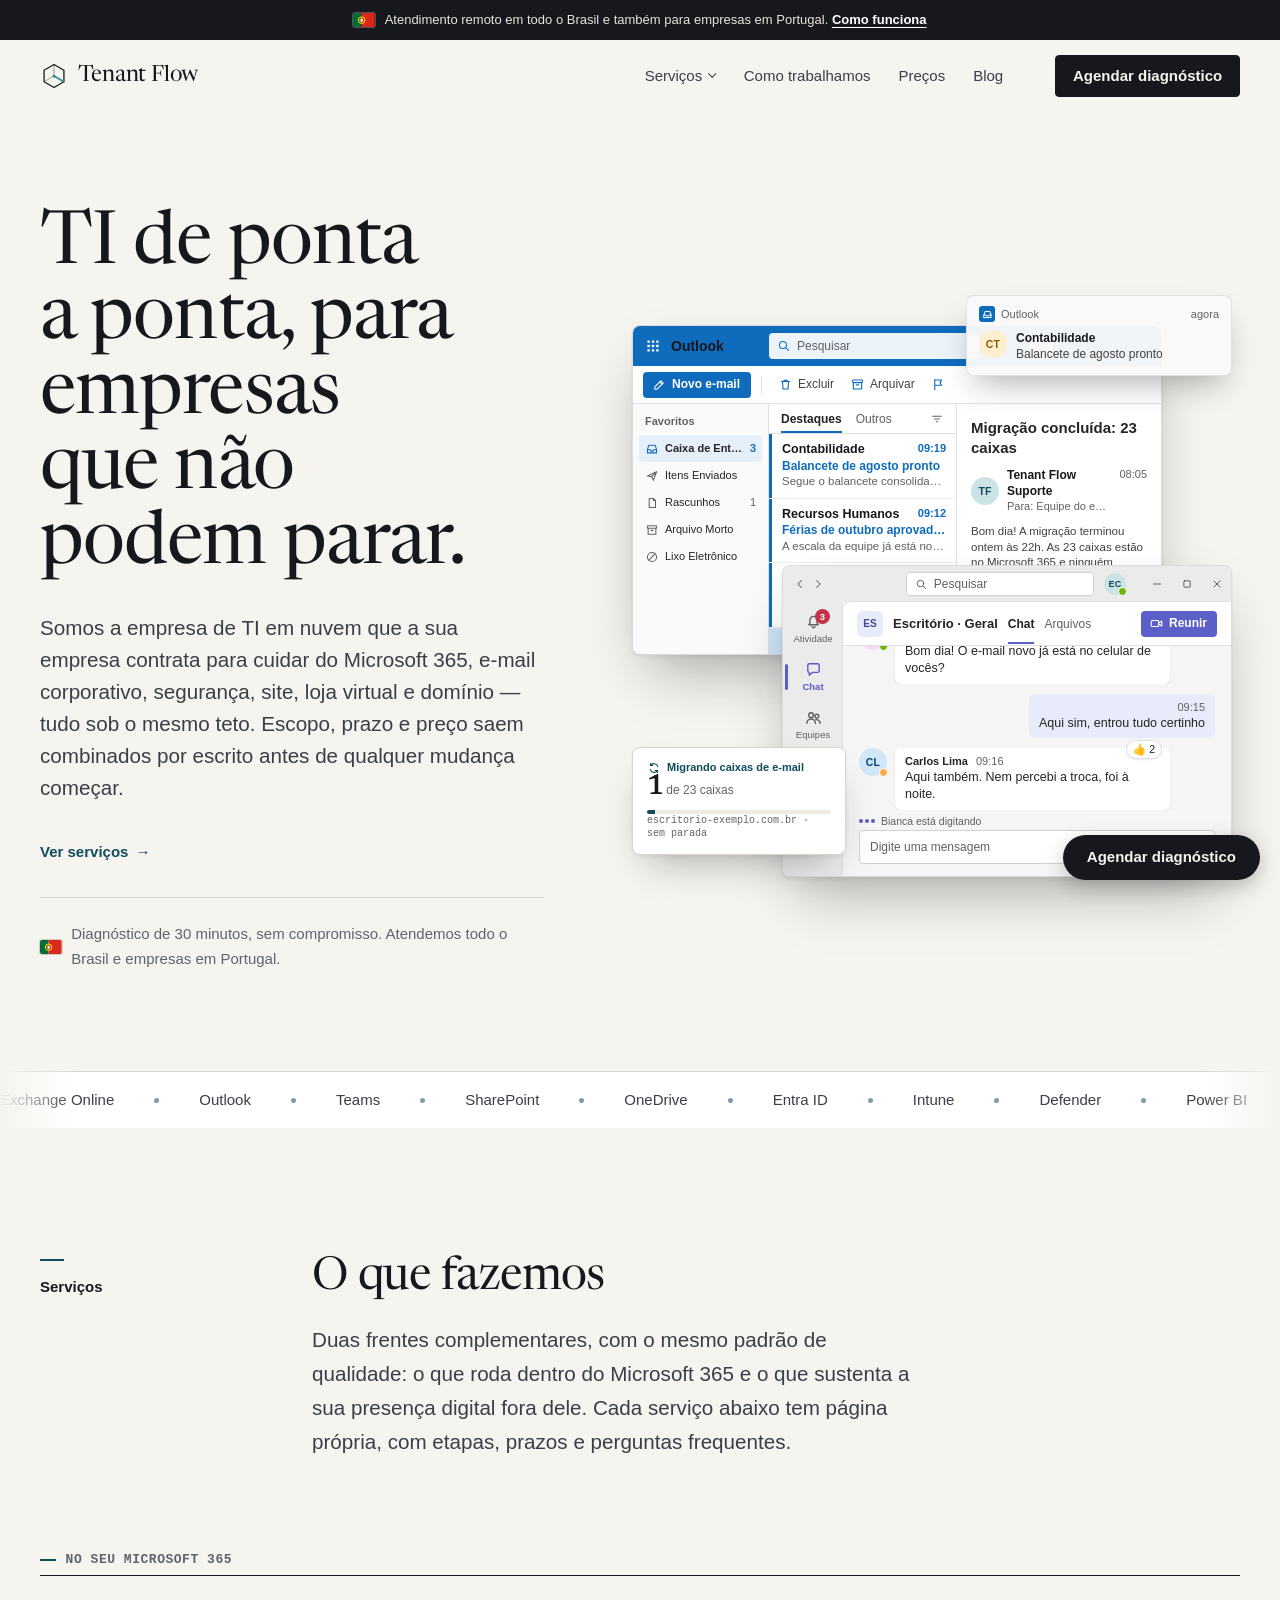
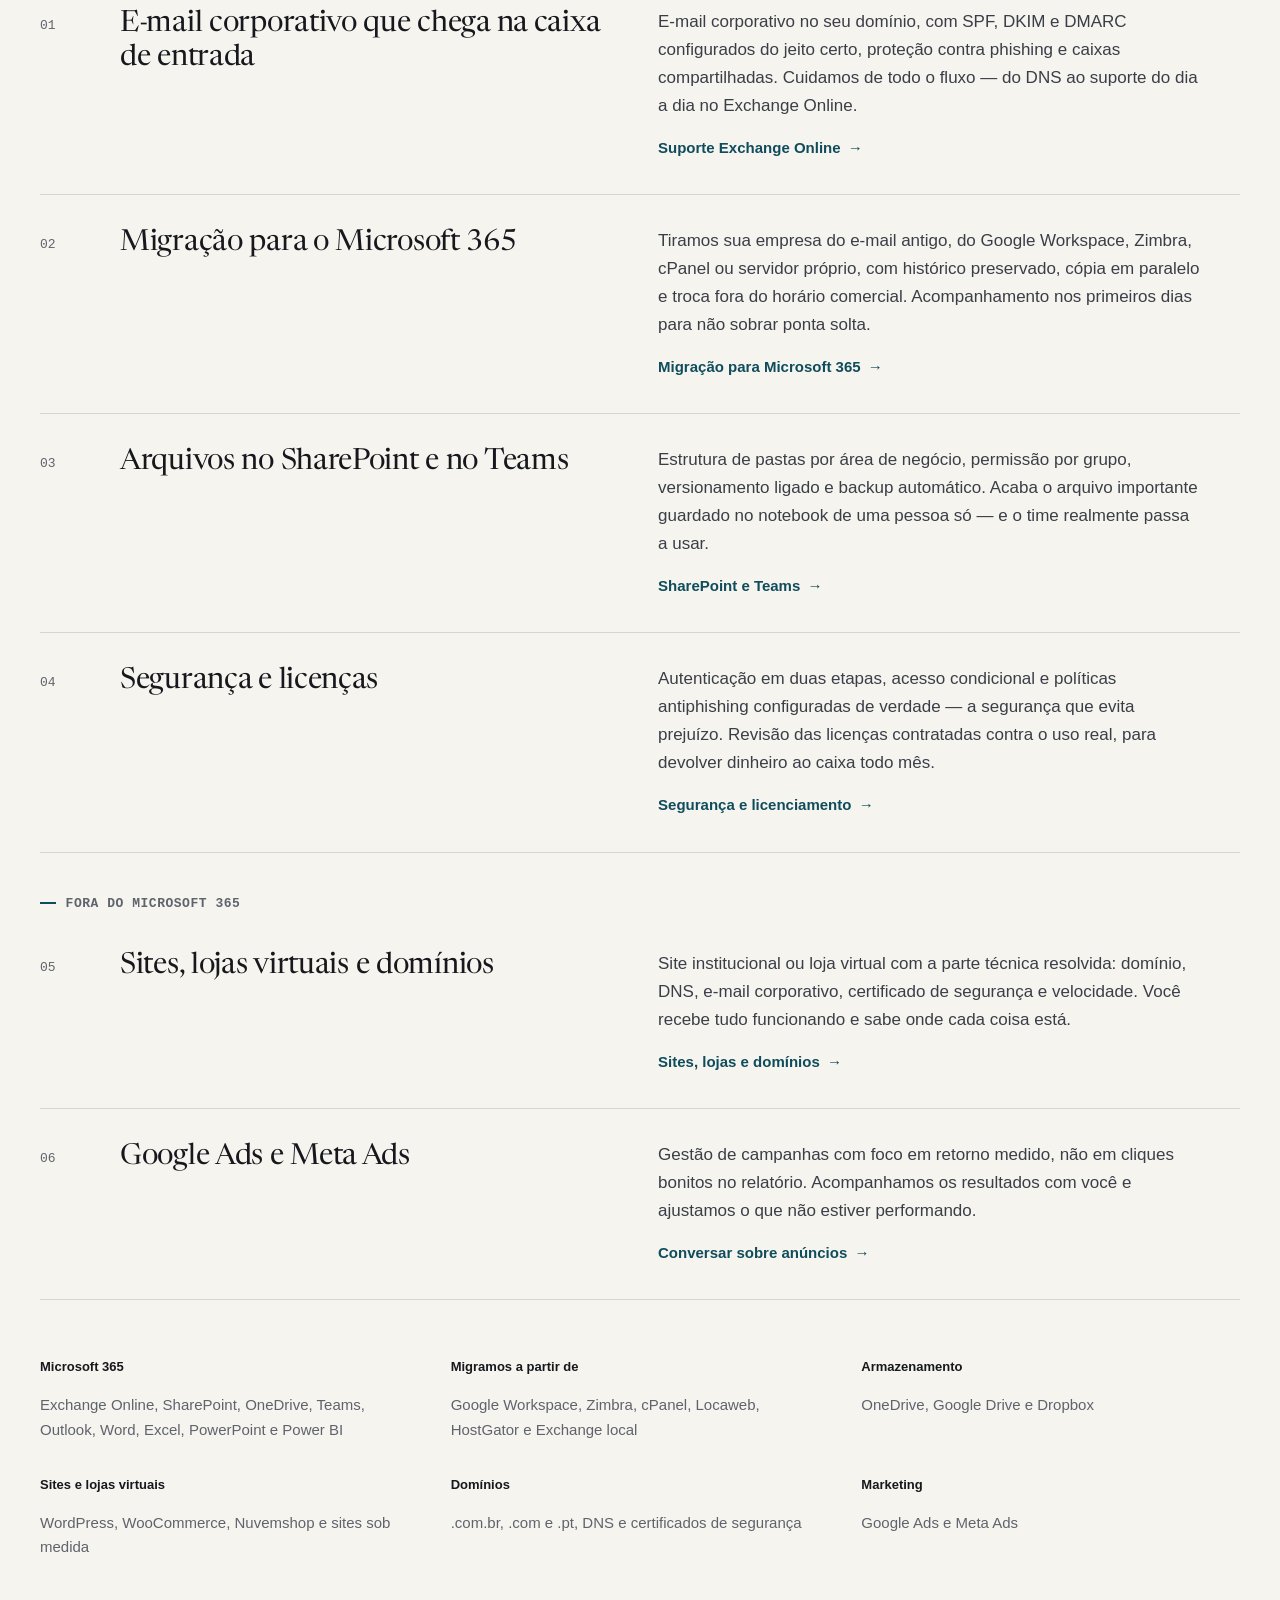
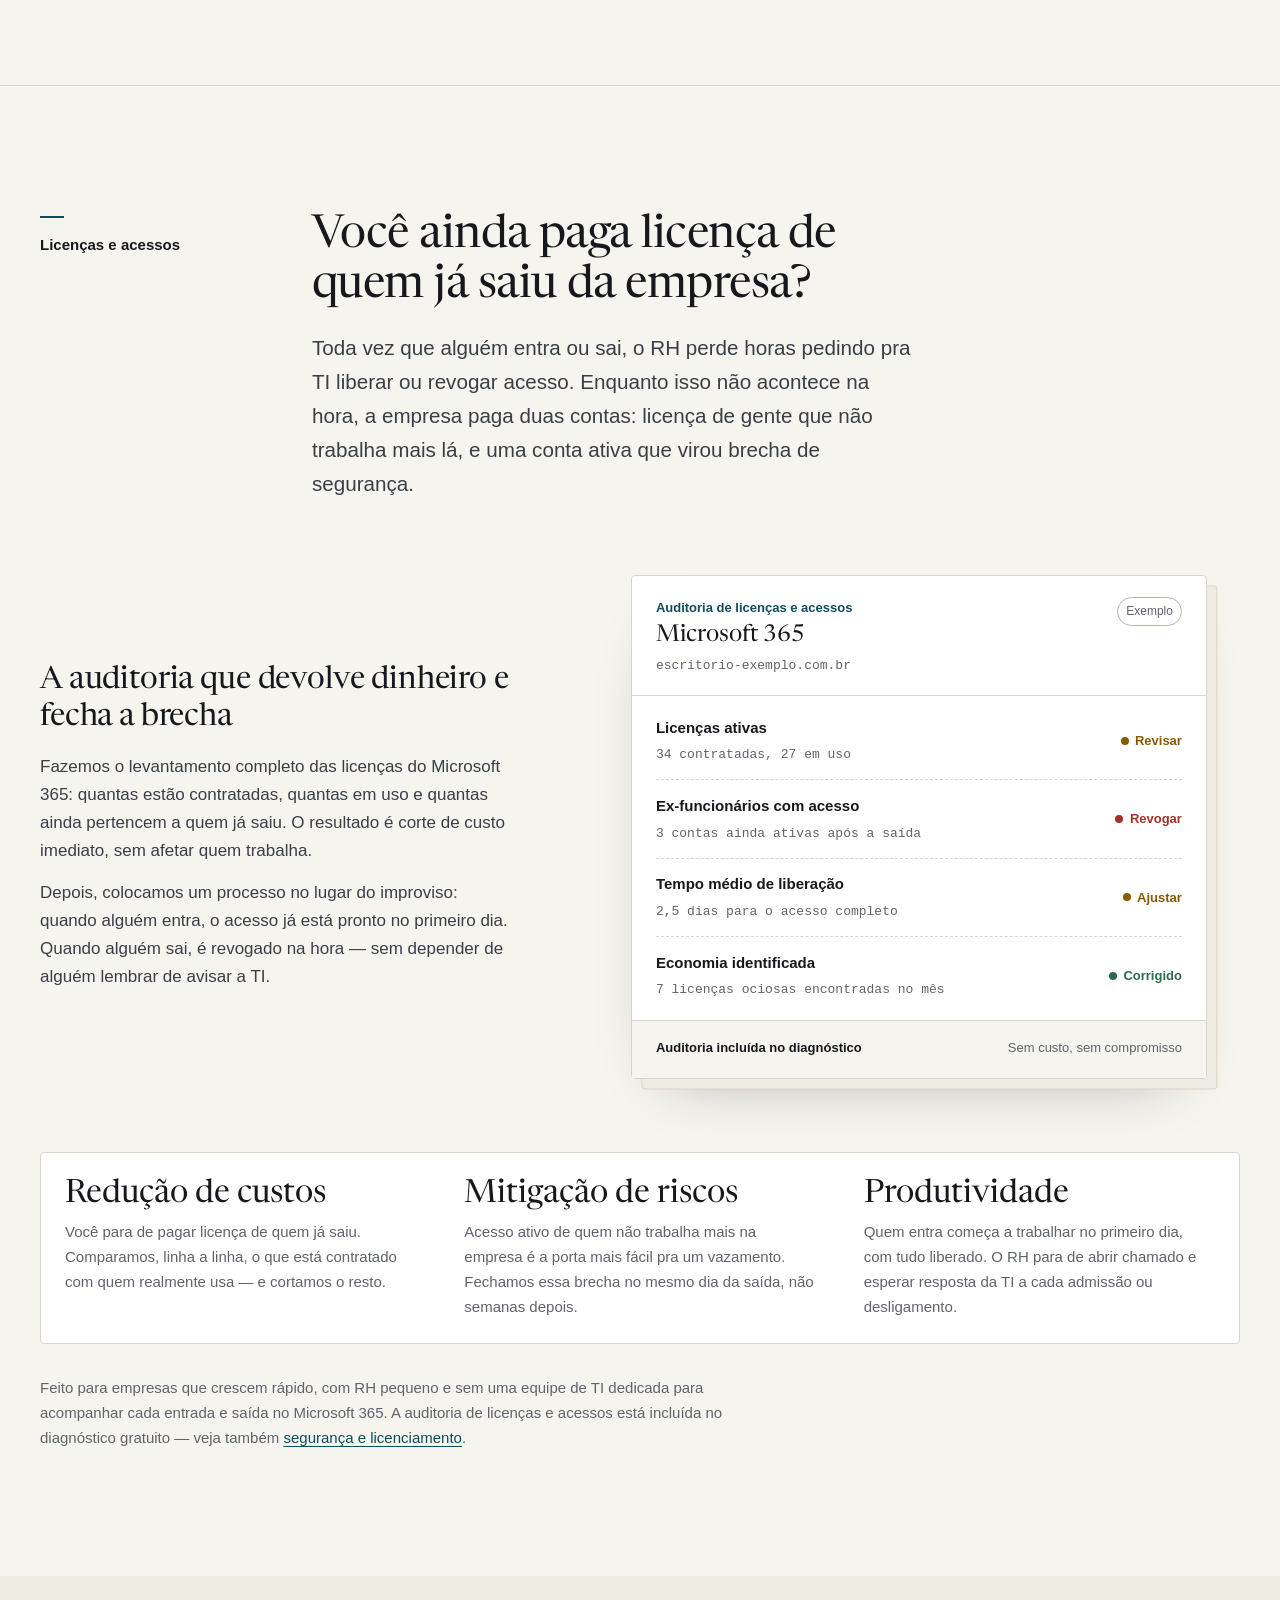
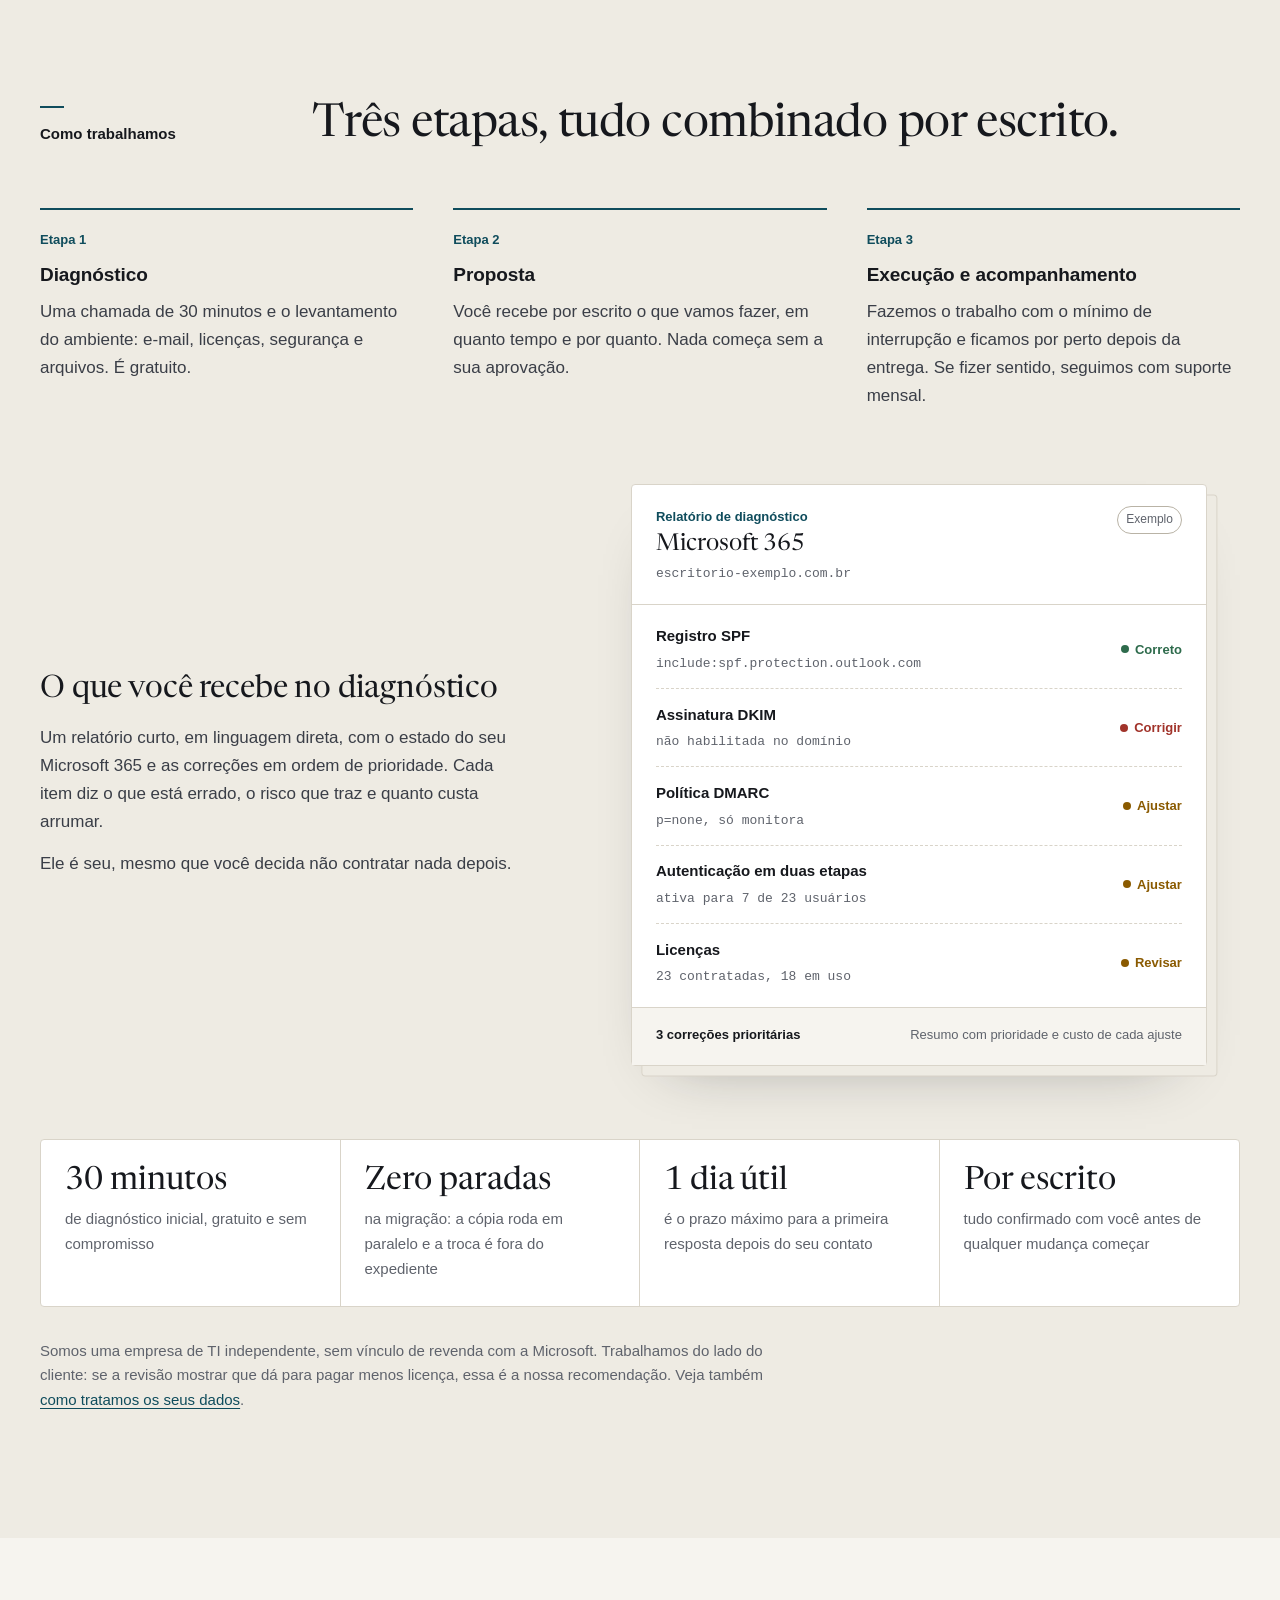
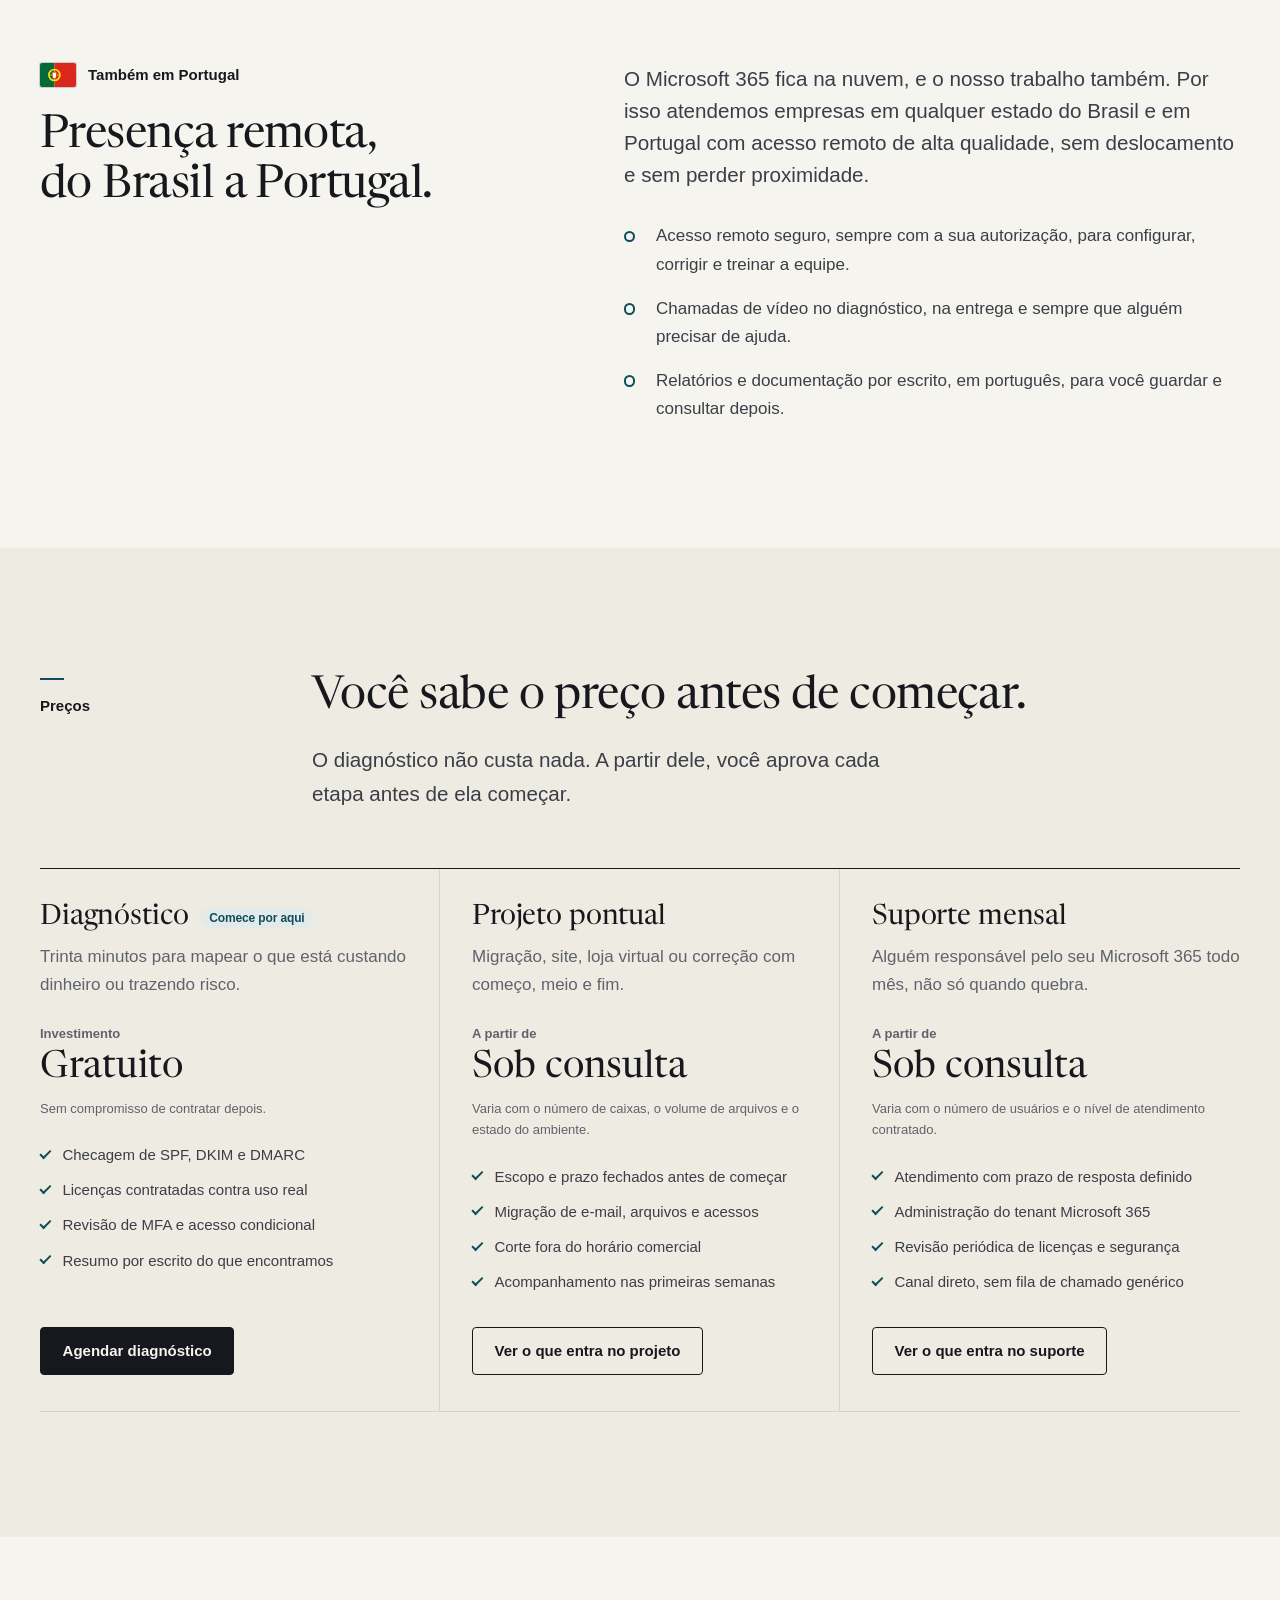
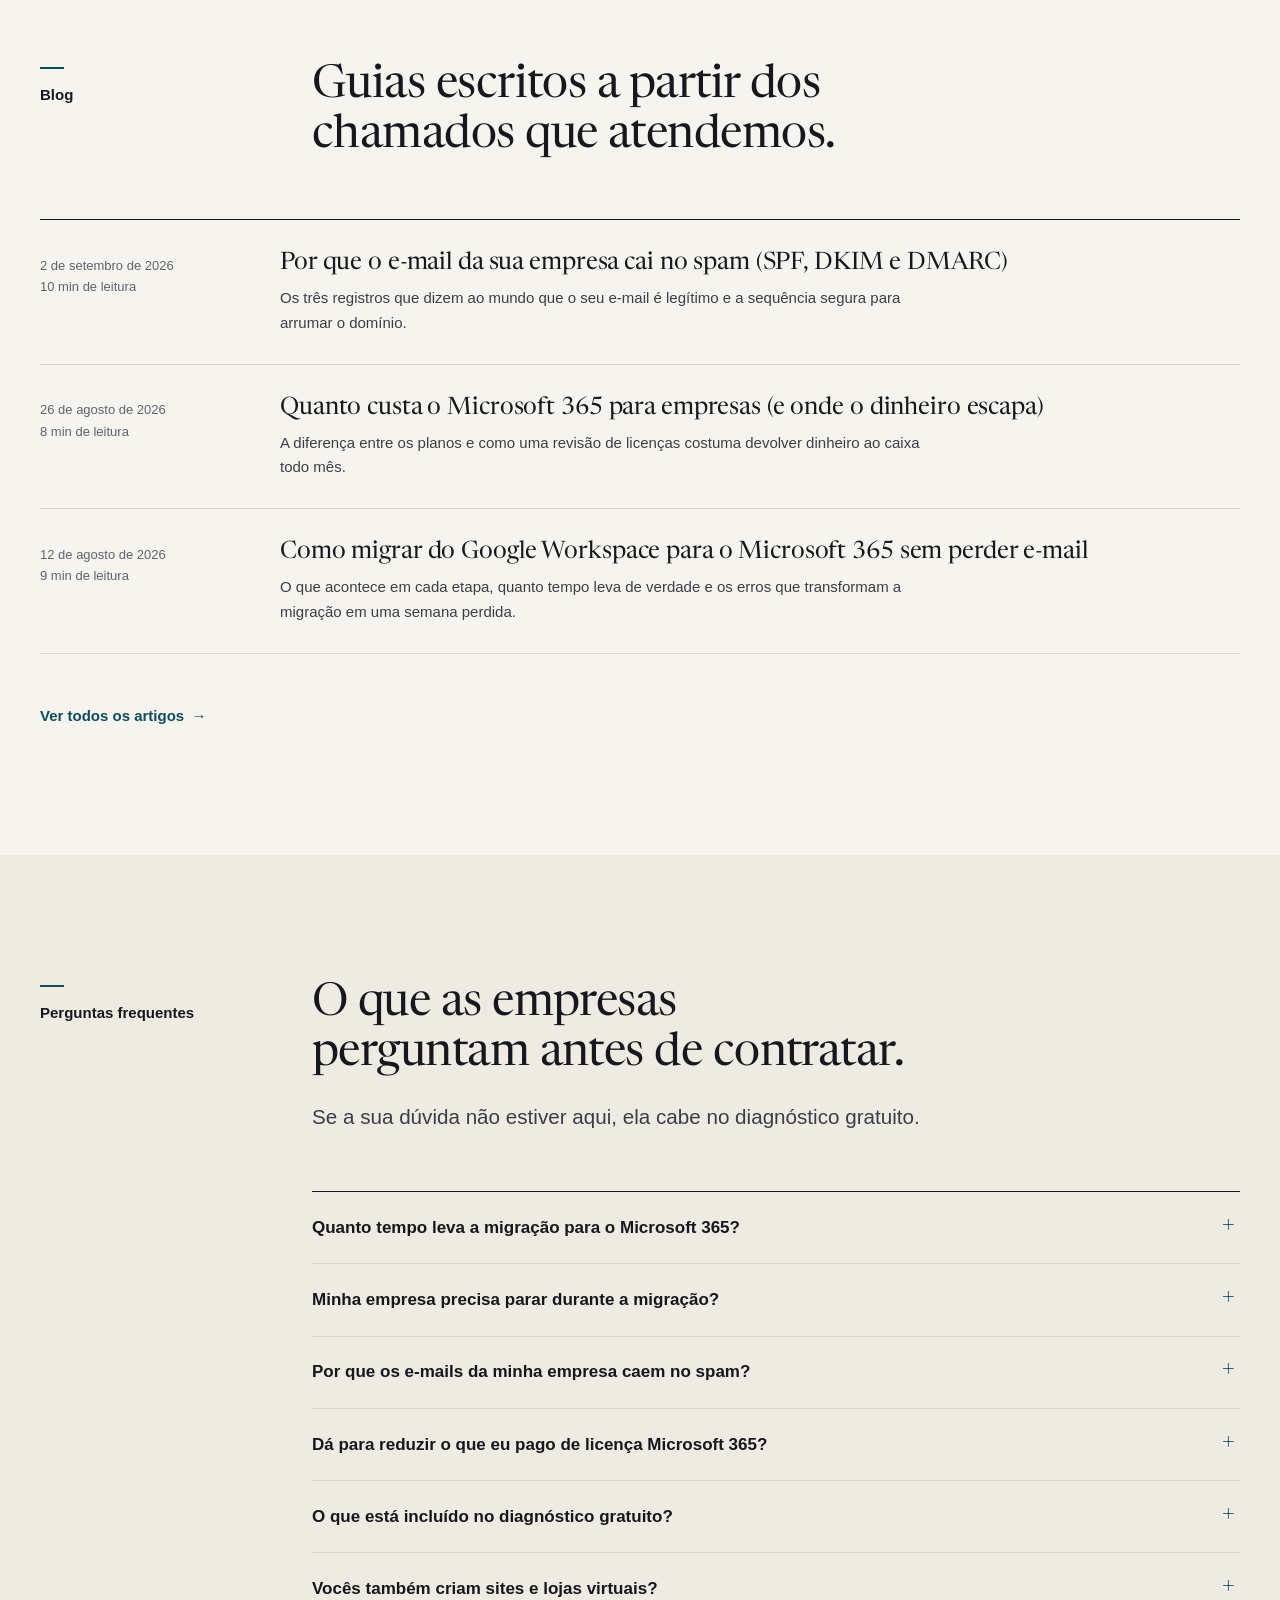
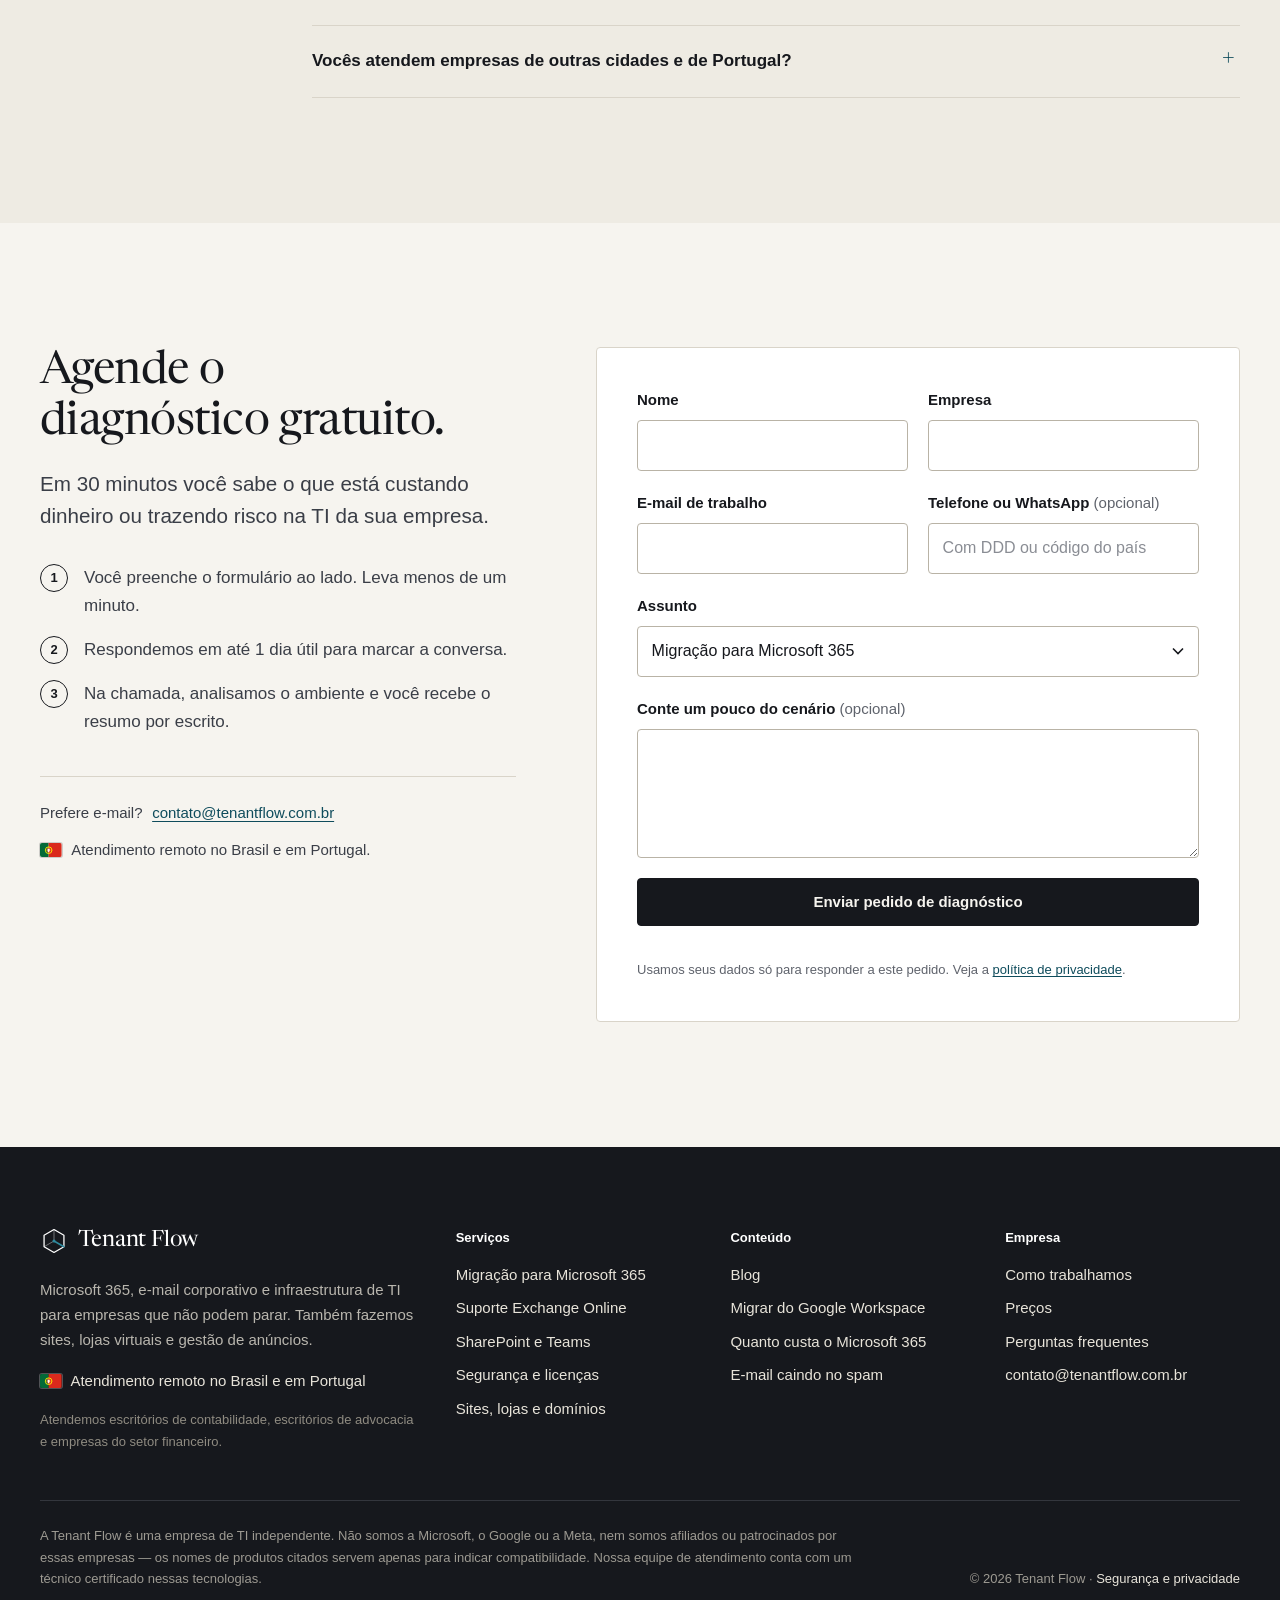
==== index.html @ 66b87b61 "Remove botão duplicado do hero (o CTA flutuante já cobre isso)" ====
<!DOCTYPE html>
<html lang="pt-BR">
<head>
  <meta charset="utf-8">
  <meta name="viewport" content="width=device-width, initial-scale=1">
  <title>Microsoft 365, Sites e Lojas Virtuais para Empresas | Tenant Flow</title>
  <meta name="description" content="Microsoft 365, e-mail corporativo, sites, lojas virtuais e domínios para empresas no Brasil e em Portugal. Diagnóstico gratuito.">
  <link rel="canonical" href="https://tenantflow.com.br/">
  <meta name="robots" content="index,follow,max-image-preview:large">
  <meta name="theme-color" content="#f6f4ef">
  <!-- Google Search Console: troque o valor abaixo pelo token da sua propriedade -->
  <meta name="google-site-verification" content="COLE_AQUI_O_TOKEN_DO_SEARCH_CONSOLE">

  <meta property="og:type" content="website">
  <meta property="og:locale" content="pt_BR">
  <meta property="og:site_name" content="Tenant Flow">
  <meta property="og:title" content="Microsoft 365, Sites e Lojas Virtuais para Empresas | Tenant Flow">
  <meta property="og:description" content="Microsoft 365, e-mail corporativo, sites, lojas virtuais e domínios para empresas no Brasil e em Portugal. Diagnóstico gratuito.">
  <meta property="og:url" content="https://tenantflow.com.br/">
  <meta property="og:image" content="https://tenantflow.com.br/assets/og-tenant-flow.png">
  <meta property="og:image:width" content="1200">
  <meta property="og:image:height" content="630">
  <meta name="twitter:card" content="summary_large_image">

  <link rel="icon" href="/favicon.svg" type="image/svg+xml">
  <link rel="apple-touch-icon" href="/apple-touch-icon.png">
  <link rel="preload" href="/assets/newsreader-display.woff2" as="font" type="font/woff2" crossorigin>
  <link rel="stylesheet" href="/assets/site.css?v=20260927d">
  <script src="/assets/site.js?v=20260927d" defer></script>

  <script type="application/ld+json">{"@context":"https://schema.org","@type":"Organization","@id":"https://tenantflow.com.br/#organization","name":"Tenant Flow","url":"https://tenantflow.com.br/","email":"contato@tenantflow.com.br","logo":{"@type":"ImageObject","url":"https://tenantflow.com.br/assets/logo-tenant-flow.png","width":512,"height":512},"description":"Empresa de TI para pequenas e médias empresas: Microsoft 365, e-mail corporativo, segurança, sites, lojas virtuais, administração de domínios e gestão de anúncios.","areaServed":[{"@type":"Country","name":"Brasil"},{"@type":"Country","name":"Portugal"}],"knowsAbout":["Microsoft 365","Exchange Online","SharePoint Online","Microsoft Teams","OneDrive","Segurança da informação","Licenciamento Microsoft","Criação de sites","Lojas virtuais","Registro e administração de domínios","DNS","Google Ads","Meta Ads"],"contactPoint":[{"@type":"ContactPoint","contactType":"vendas","email":"contato@tenantflow.com.br","availableLanguage":["Portuguese"],"areaServed":["BR","PT"]}]}</script>
  <script type="application/ld+json">{"@context":"https://schema.org","@type":"WebSite","@id":"https://tenantflow.com.br/#website","url":"https://tenantflow.com.br/","name":"Tenant Flow","inLanguage":"pt-BR","publisher":{"@id":"https://tenantflow.com.br/#organization"}}</script>
  <script type="application/ld+json">{"@context":"https://schema.org","@type":"ProfessionalService","@id":"https://tenantflow.com.br/#business","name":"Tenant Flow","url":"https://tenantflow.com.br/","image":"https://tenantflow.com.br/assets/og-tenant-flow.png","parentOrganization":{"@id":"https://tenantflow.com.br/#organization"},"description":"Empresa de TI para pequenas e médias empresas: Microsoft 365, e-mail corporativo, segurança e licenciamento, sites, lojas virtuais e administração de domínios.","email":"contato@tenantflow.com.br","priceRange":"$$","areaServed":[{"@type":"Country","name":"Brasil"},{"@type":"Country","name":"Portugal"}],"address":{"@type":"PostalAddress","addressCountry":"BR"},"hasOfferCatalog":{"@type":"OfferCatalog","name":"Serviços Tenant Flow","itemListElement":[{"@type":"Offer","itemOffered":{"@type":"Service","name":"Migração para Microsoft 365","url":"https://tenantflow.com.br/migracao-microsoft-365/"}},{"@type":"Offer","itemOffered":{"@type":"Service","name":"Suporte Exchange Online","url":"https://tenantflow.com.br/suporte-exchange-online/"}},{"@type":"Offer","itemOffered":{"@type":"Service","name":"SharePoint e Teams","url":"https://tenantflow.com.br/sharepoint-e-teams/"}},{"@type":"Offer","itemOffered":{"@type":"Service","name":"Segurança e licenças","url":"https://tenantflow.com.br/seguranca-e-licenciamento-microsoft-365/"}},{"@type":"Offer","itemOffered":{"@type":"Service","name":"Sites, lojas e domínios","url":"https://tenantflow.com.br/sites-e-lojas-virtuais/"}}]}}</script>
  <script type="application/ld+json">{"@context":"https://schema.org","@type":"FAQPage","@id":"https://tenantflow.com.br/#faq","inLanguage":"pt-BR","mainEntity":[{"@type":"Question","name":"Quanto tempo leva a migração para o Microsoft 365?","acceptedAnswer":{"@type":"Answer","text":"Depende do volume de caixas de e-mail e de arquivos. O trabalho tem três etapas: inventário e preparação do tenant, cópia dos dados em paralelo ao ambiente atual e o corte final. Só a última etapa tem hora marcada, e ela acontece fora do horário comercial. O prazo exato da sua empresa sai por escrito no diagnóstico, antes de qualquer mudança começar."}},{"@type":"Question","name":"Minha empresa precisa parar durante a migração?","acceptedAnswer":{"@type":"Answer","text":"Não. A cópia de e-mails, arquivos e acessos roda em paralelo ao ambiente que a empresa está usando, e a troca definitiva acontece fora do horário comercial. A equipe continua trabalhando normalmente enquanto a mudança acontece."}},{"@type":"Question","name":"Por que os e-mails da minha empresa caem no spam?","acceptedAnswer":{"@type":"Answer","text":"Na maioria dos casos o problema é SPF, DKIM ou DMARC ausente ou mal configurado no domínio. São os três registros que provam aos provedores que a mensagem saiu mesmo de você. Sem eles, o Gmail e o Outlook tratam o seu e-mail como suspeito. Reputação do domínio e listas de bloqueio também pesam, e as duas coisas se corrigem."}},{"@type":"Question","name":"Dá para reduzir o que eu pago de licença Microsoft 365?","acceptedAnswer":{"@type":"Answer","text":"Quase sempre dá. Os desperdícios mais comuns são licenças de pessoas que já saíram da empresa, planos acima do que cada usuário realmente usa e recursos pagos em duplicidade com outra ferramenta. A revisão compara, linha a linha, o que está contratado com o uso real de cada pessoa."}},{"@type":"Question","name":"O que está incluído no diagnóstico gratuito?","acceptedAnswer":{"@type":"Answer","text":"Uma chamada de trinta minutos e o levantamento do seu ambiente: entregabilidade de e-mail (SPF, DKIM e DMARC), licenças contratadas contra uso real, configuração de segurança, como autenticação em duas etapas e acesso condicional, e a organização dos arquivos. Você recebe um resumo do que está errado e do que custa arrumar, sem compromisso de contratar nada depois."}},{"@type":"Question","name":"Vocês também criam sites e lojas virtuais?","acceptedAnswer":{"@type":"Answer","text":"Sim. Criamos site institucional e loja virtual e cuidamos da parte técnica que costuma ficar solta: registro e administração do domínio, DNS, e-mail, certificado de segurança e velocidade. O domínio fica no nome da sua empresa, com os acessos entregues a você."}},{"@type":"Question","name":"Vocês atendem empresas de outras cidades e de Portugal?","acceptedAnswer":{"@type":"Answer","text":"Sim. Administração de Microsoft 365, Exchange Online, SharePoint e Teams é remota por natureza, porque o ambiente já está na nuvem. Atendemos empresas em todo o Brasil e também em Portugal, por chamada de vídeo, e-mail e acesso remoto de alta qualidade, sempre com a sua autorização."}}]}</script>
</head>
<body>
<a class="skip-link" href="#conteudo">Pular para o conteúdo</a>

<div class="notice">
  <div class="container notice__inner">
    <svg class="flag" viewBox="0 0 30 20" role="img" aria-label="Bandeira de Portugal"><rect width="12" height="20" fill="#046a38"/><rect x="12" width="18" height="20" fill="#da291c"/><circle cx="12" cy="10" r="4.6" fill="none" stroke="#ffe900" stroke-width="1.3"/><path d="M7.6 10h8.8M12 5.4v9.2" stroke="#ffe900" stroke-width=".7"/><path d="M10.1 7.6h3.8v3.3c0 1.2-.9 2-1.9 2.3-1-.3-1.9-1.1-1.9-2.3z" fill="#fff" stroke="#da291c" stroke-width=".8"/></svg>
    <p>Atendimento remoto em todo o Brasil e também para empresas em Portugal. <a href="/#atendimento">Como funciona</a></p>
  </div>
</div>

<header class="site-header">
  <div class="container site-header__inner">
    <a class="brand" href="/" aria-label="Tenant Flow, página inicial">
      <svg class="brand__mark" viewBox="0 0 44 44" fill="none" aria-hidden="true"><path d="M22 4 37.6 13v18L22 40 6.4 31V13z" stroke="currentColor" stroke-width="2" stroke-linejoin="round"/><path d="M22 22V4M22 22 6.4 31" stroke="currentColor" stroke-width="1.4" stroke-opacity=".45"/><path d="M22 22 37.6 31" stroke="#2f8a9e" stroke-width="2.4" stroke-linecap="round"/><circle cx="22" cy="22" r="2.4" fill="#2f8a9e"/></svg>
      <span class="brand__name">Tenant Flow</span>
    </a>

    <nav class="nav" aria-label="Principal">
      <ul class="nav__list">
        <li class="nav__item--menu">
          <a class="nav__link" href="/#servicos">Serviços</a>
          <div class="nav__panel">
              <a href="/migracao-microsoft-365/"><strong>Migração para Microsoft 365</strong><span>Google Workspace, Zimbra ou servidor próprio</span></a>
              <a href="/suporte-exchange-online/"><strong>Suporte Exchange Online</strong><span>E-mail corporativo e entregabilidade</span></a>
              <a href="/sharepoint-e-teams/"><strong>SharePoint e Teams</strong><span>Arquivos, permissões e colaboração</span></a>
              <a href="/seguranca-e-licenciamento-microsoft-365/"><strong>Segurança e licenças</strong><span>MFA, acesso condicional e custos</span></a>
              <a href="/sites-e-lojas-virtuais/"><strong>Sites, lojas e domínios</strong><span>Site institucional, e-commerce e DNS</span></a>
          </div>
        </li>
        <li><a class="nav__link" href="/#processo">Como trabalhamos</a></li>
        <li><a class="nav__link" href="/#precos">Preços</a></li>
        <li><a class="nav__link" href="/blog/">Blog</a></li>
      </ul>
    </nav>

    <div class="site-header__cta">
      <a class="button" href="/#contato">Agendar diagnóstico</a>
    </div>

    <button class="menu-toggle" type="button" aria-expanded="false" aria-controls="mobile-menu">
      <span class="menu-toggle__icon" aria-hidden="true"></span>
      <span class="menu-toggle__label">Menu</span>
    </button>
  </div>

  <nav class="mobile-menu" id="mobile-menu" aria-label="Menu" hidden>
    <div class="container mobile-menu__inner">
      <a href="/migracao-microsoft-365/">Migração para Microsoft 365</a>
      <a href="/suporte-exchange-online/">Suporte Exchange Online</a>
      <a href="/sharepoint-e-teams/">SharePoint e Teams</a>
      <a href="/seguranca-e-licenciamento-microsoft-365/">Segurança e licenças</a>
      <a href="/sites-e-lojas-virtuais/">Sites, lojas e domínios</a>
      <a href="/#processo">Como trabalhamos</a>
      <a href="/#precos">Preços</a>
      <a href="/blog/">Blog</a>
      <a class="button button--block" href="/#contato">Agendar diagnóstico</a>
    </div>
  </nav>
</header>

<main id="conteudo">

  <section class="hero">
    <div class="container hero__grid">
      <div class="hero__copy">
        <h1 class="display">TI de ponta a ponta, para empresas que não podem parar.</h1>
        <p class="lead">Somos a empresa de TI em nuvem que a sua empresa contrata para cuidar do Microsoft 365, e-mail corporativo, segurança, site, loja virtual e domínio — tudo sob o mesmo teto. Escopo, prazo e preço saem combinados por escrito antes de qualquer mudança começar.</p>
        <div class="hero__actions">
          <a class="link-arrow" href="#servicos">Ver serviços</a>
        </div>
        <p class="hero__meta"><svg class="flag" viewBox="0 0 30 20" role="img" aria-label="Bandeira de Portugal"><rect width="12" height="20" fill="#046a38"/><rect x="12" width="18" height="20" fill="#da291c"/><circle cx="12" cy="10" r="4.6" fill="none" stroke="#ffe900" stroke-width="1.3"/><path d="M7.6 10h8.8M12 5.4v9.2" stroke="#ffe900" stroke-width=".7"/><path d="M10.1 7.6h3.8v3.3c0 1.2-.9 2-1.9 2.3-1-.3-1.9-1.1-1.9-2.3z" fill="#fff" stroke="#da291c" stroke-width=".8"/></svg> Diagnóstico de 30 minutos, sem compromisso. Atendemos todo o Brasil e empresas em Portugal.</p>
      </div>

      <figure class="scene" aria-label="Ilustração: Outlook e Teams em uso numa empresa atendida pela Tenant Flow">
        <div class="scene__canvas" aria-hidden="true">

          <div class="win win--outlook">
            <div class="ol-top">
              <span class="ol-top__app"><svg class="ic" viewBox="0 0 20 20" fill="none" stroke="currentColor" stroke-width="1.5" stroke-linecap="round" stroke-linejoin="round" aria-hidden="true"><g fill="currentColor" stroke="none"><rect x="3" y="3" width="3" height="3" rx=".6"/><rect x="8.5" y="3" width="3" height="3" rx=".6"/><rect x="14" y="3" width="3" height="3" rx=".6"/><rect x="3" y="8.5" width="3" height="3" rx=".6"/><rect x="8.5" y="8.5" width="3" height="3" rx=".6"/><rect x="14" y="8.5" width="3" height="3" rx=".6"/><rect x="3" y="14" width="3" height="3" rx=".6"/><rect x="8.5" y="14" width="3" height="3" rx=".6"/><rect x="14" y="14" width="3" height="3" rx=".6"/></g></svg><b>Outlook</b></span>
              <span class="ol-search"><svg class="ic" viewBox="0 0 20 20" fill="none" stroke="currentColor" stroke-width="1.5" stroke-linecap="round" stroke-linejoin="round" aria-hidden="true"><circle cx="8.5" cy="8.5" r="5"/><path d="m12.3 12.3 4.2 4.2"/></svg>Pesquisar</span>
              <span class="ol-top__me">EC</span>
              <span class="winctl"><svg class="ic" viewBox="0 0 20 20" fill="none" stroke="currentColor" stroke-width="1.5" stroke-linecap="round" stroke-linejoin="round" aria-hidden="true"><path d="M5 10h10"/></svg><svg class="ic" viewBox="0 0 20 20" fill="none" stroke="currentColor" stroke-width="1.5" stroke-linecap="round" stroke-linejoin="round" aria-hidden="true"><rect x="5.5" y="5.5" width="9" height="9" rx="1"/></svg><svg class="ic" viewBox="0 0 20 20" fill="none" stroke="currentColor" stroke-width="1.5" stroke-linecap="round" stroke-linejoin="round" aria-hidden="true"><path d="m5.5 5.5 9 9M14.5 5.5l-9 9"/></svg></span>
            </div>
            <div class="ol-bar">
              <span class="ol-new"><svg class="ic" viewBox="0 0 20 20" fill="none" stroke="currentColor" stroke-width="1.5" stroke-linecap="round" stroke-linejoin="round" aria-hidden="true"><path d="M4 16h3.2L16 7.2 12.8 4 4 12.8z"/><path d="m11.2 5.6 3.2 3.2"/></svg>Novo e-mail</span>
              <span class="ol-bar__sep"></span>
              <span class="ol-tool"><svg class="ic" viewBox="0 0 20 20" fill="none" stroke="currentColor" stroke-width="1.5" stroke-linecap="round" stroke-linejoin="round" aria-hidden="true"><path d="M4.5 6h11M8 6V4.5h4V6M6 6l.7 10h6.6L14 6"/></svg>Excluir</span>
              <span class="ol-tool"><svg class="ic" viewBox="0 0 20 20" fill="none" stroke="currentColor" stroke-width="1.5" stroke-linecap="round" stroke-linejoin="round" aria-hidden="true"><rect x="3.5" y="4" width="13" height="3.5" rx=".8"/><path d="M4.5 7.5V16h11V7.5M8.5 10.5h3"/></svg>Arquivar</span>
              <span class="ol-tool"><svg class="ic" viewBox="0 0 20 20" fill="none" stroke="currentColor" stroke-width="1.5" stroke-linecap="round" stroke-linejoin="round" aria-hidden="true"><path d="M5 17V3.5M5 4h9l-2 3.5 2 3.5H5"/></svg></span>
            </div>
            <div class="ol-body">
              <nav class="ol-folders">
                <p class="ol-folders__title">Favoritos</p>
                <span class="ol-folder is-active"><svg class="ic" viewBox="0 0 20 20" fill="none" stroke="currentColor" stroke-width="1.5" stroke-linecap="round" stroke-linejoin="round" aria-hidden="true"><path d="M3.5 11 5.5 4.5h9l2 6.5V15.5h-13z"/><path d="M3.5 11h4l1 2h3l1-2h4"/></svg><span class="ol-folder__name">Caixa de Entrada</span><b class="ol-count">2</b></span>
                <span class="ol-folder"><svg class="ic" viewBox="0 0 20 20" fill="none" stroke="currentColor" stroke-width="1.5" stroke-linecap="round" stroke-linejoin="round" aria-hidden="true"><path d="M3.5 10 16.5 4l-4.5 12-2.5-5z"/><path d="m9.5 11 7-7"/></svg><span class="ol-folder__name">Itens Enviados</span></span>
                <span class="ol-folder"><svg class="ic" viewBox="0 0 20 20" fill="none" stroke="currentColor" stroke-width="1.5" stroke-linecap="round" stroke-linejoin="round" aria-hidden="true"><path d="M6 3.5h6l3 3v10H6z"/><path d="M12 3.5v3h3"/></svg><span class="ol-folder__name">Rascunhos</span><em>1</em></span>
                <span class="ol-folder"><svg class="ic" viewBox="0 0 20 20" fill="none" stroke="currentColor" stroke-width="1.5" stroke-linecap="round" stroke-linejoin="round" aria-hidden="true"><rect x="3.5" y="4" width="13" height="3.5" rx=".8"/><path d="M4.5 7.5V16h11V7.5M8.5 10.5h3"/></svg><span class="ol-folder__name">Arquivo Morto</span></span>
                <span class="ol-folder"><svg class="ic" viewBox="0 0 20 20" fill="none" stroke="currentColor" stroke-width="1.5" stroke-linecap="round" stroke-linejoin="round" aria-hidden="true"><circle cx="10" cy="10" r="6.5"/><path d="m5.5 14.5 9-9"/></svg><span class="ol-folder__name">Lixo Eletrônico</span></span>
              </nav>
              <div class="ol-list">
                <div class="ol-tabs"><span class="is-active">Destaques</span><span>Outros</span><svg class="ic" viewBox="0 0 20 20" fill="none" stroke="currentColor" stroke-width="1.5" stroke-linecap="round" stroke-linejoin="round" aria-hidden="true"><path d="M4 6h12M6.5 10h7M9 14h2"/></svg></div>
                <div class="ol-mails">
              <div class="ol-mail is-unread">
                <div class="ol-mail__top"><b>Recursos Humanos</b><time>09:12</time></div>
                <p class="ol-mail__subject">Férias de outubro aprovadas</p>
                <p class="ol-mail__preview">A escala da equipe já está no calendário.</p>
              </div>
              <div class="ol-mail is-unread">
                <div class="ol-mail__top"><b>Comercial</b><time>08:47</time></div>
                <p class="ol-mail__subject">Proposta enviada ao cliente</p>
                <p class="ol-mail__preview">Mandei a versão final com os ajustes de prazo.</p>
              </div>
              <div class="ol-mail is-selected">
                <div class="ol-mail__top"><b>Tenant Flow Suporte</b><time>08:05</time></div>
                <p class="ol-mail__subject">Migração concluída: 23 caixas</p>
                <p class="ol-mail__preview">Corte feito às 22h, sem parada. Tudo conferido.</p>
              </div>
              <div class="ol-mail">
                <div class="ol-mail__top"><b>Recepção</b><time>Ontem</time></div>
                <p class="ol-mail__subject">Visita do cliente às 15h</p>
                <p class="ol-mail__preview">A sala de reunião do 2º andar já está reservada.</p>
              </div>
                </div>
              </div>
              <article class="ol-read">
                <p class="ol-read__subject">Migração concluída: 23 caixas</p>
                <div class="ol-read__from">
                  <span class="av av--teal">TF</span>
                  <p><b>Tenant Flow Suporte</b><span>Para: Equipe do escritório</span></p>
                  <time>08:05</time>
                </div>
                <div class="ol-read__body">
                  <p>Bom dia! A migração terminou ontem às 22h. As 23 caixas estão no Microsoft 365 e ninguém perdeu e-mail.</p>
                  <p>No celular, basta abrir o Outlook e entrar com a mesma senha.</p>
                </div>
                <span class="ol-attach"><i class="ol-attach__tile ol-attach__tile--pdf"><svg class="ic" viewBox="0 0 20 20" fill="none" stroke="currentColor" stroke-width="1.5" stroke-linecap="round" stroke-linejoin="round" aria-hidden="true"><path d="M6 3.5h5.5L15 7v9.5H6z"/><path d="M11.5 3.5V7H15"/></svg></i>relatorio-migracao.pdf</span>
                <div class="ol-read__actions"><span><svg class="ic" viewBox="0 0 20 20" fill="none" stroke="currentColor" stroke-width="1.5" stroke-linecap="round" stroke-linejoin="round" aria-hidden="true"><path d="M8.5 5 4 9.5 8.5 14"/><path d="M4 9.5h7a5 5 0 0 1 5 5v1"/></svg>Responder</span><span><svg class="ic" viewBox="0 0 20 20" fill="none" stroke="currentColor" stroke-width="1.5" stroke-linecap="round" stroke-linejoin="round" aria-hidden="true"><path d="M11.5 5 16 9.5 11.5 14"/><path d="M16 9.5H9a5 5 0 0 0-5 5v1"/></svg>Encaminhar</span></div>
              </article>
            </div>
          </div>

          <div class="win win--teams">
            <div class="tm-top">
              <span class="tm-nav"><svg class="ic" viewBox="0 0 20 20" fill="none" stroke="currentColor" stroke-width="1.5" stroke-linecap="round" stroke-linejoin="round" aria-hidden="true"><path d="m12 5-5 5 5 5"/></svg><svg class="ic" viewBox="0 0 20 20" fill="none" stroke="currentColor" stroke-width="1.5" stroke-linecap="round" stroke-linejoin="round" aria-hidden="true"><path d="m8 5 5 5-5 5"/></svg></span>
              <span class="tm-search"><svg class="ic" viewBox="0 0 20 20" fill="none" stroke="currentColor" stroke-width="1.5" stroke-linecap="round" stroke-linejoin="round" aria-hidden="true"><circle cx="8.5" cy="8.5" r="5"/><path d="m12.3 12.3 4.2 4.2"/></svg>Pesquisar</span>
              <span class="av av--sm av--teal">EC<i class="pres pres--on"></i></span>
              <span class="winctl"><svg class="ic" viewBox="0 0 20 20" fill="none" stroke="currentColor" stroke-width="1.5" stroke-linecap="round" stroke-linejoin="round" aria-hidden="true"><path d="M5 10h10"/></svg><svg class="ic" viewBox="0 0 20 20" fill="none" stroke="currentColor" stroke-width="1.5" stroke-linecap="round" stroke-linejoin="round" aria-hidden="true"><rect x="5.5" y="5.5" width="9" height="9" rx="1"/></svg><svg class="ic" viewBox="0 0 20 20" fill="none" stroke="currentColor" stroke-width="1.5" stroke-linecap="round" stroke-linejoin="round" aria-hidden="true"><path d="m5.5 5.5 9 9M14.5 5.5l-9 9"/></svg></span>
            </div>
            <div class="tm-body">
              <nav class="tm-rail">
                <span class="tm-app"><svg class="ic" viewBox="0 0 20 20" fill="none" stroke="currentColor" stroke-width="1.5" stroke-linecap="round" stroke-linejoin="round" aria-hidden="true"><path d="M5 13.5h10l-1.3-2V8.3a3.7 3.7 0 0 0-7.4 0v3.2z"/><path d="M8.5 15.5a1.6 1.6 0 0 0 3 0"/></svg>Atividade<b class="tm-badge">3</b></span>
                <span class="tm-app is-active"><svg class="ic" viewBox="0 0 20 20" fill="none" stroke="currentColor" stroke-width="1.5" stroke-linecap="round" stroke-linejoin="round" aria-hidden="true"><path d="M4 5.5A1.5 1.5 0 0 1 5.5 4h9A1.5 1.5 0 0 1 16 5.5v6a1.5 1.5 0 0 1-1.5 1.5H9l-3.5 3v-3h0A1.5 1.5 0 0 1 4 11.5z"/></svg>Chat</span>
                <span class="tm-app"><svg class="ic" viewBox="0 0 20 20" fill="none" stroke="currentColor" stroke-width="1.5" stroke-linecap="round" stroke-linejoin="round" aria-hidden="true"><circle cx="7.5" cy="7.5" r="2.5"/><path d="M3 16a4.5 4.5 0 0 1 9 0"/><circle cx="13.5" cy="8.5" r="2"/><path d="M12.5 12.3A3.8 3.8 0 0 1 17 16"/></svg>Equipes</span>
                <span class="tm-app"><svg class="ic" viewBox="0 0 20 20" fill="none" stroke="currentColor" stroke-width="1.5" stroke-linecap="round" stroke-linejoin="round" aria-hidden="true"><rect x="3.5" y="4.5" width="13" height="12" rx="1.5"/><path d="M3.5 8h13M7 3v3M13 3v3"/></svg>Calendário</span>
                <span class="tm-app"><svg class="ic" viewBox="0 0 20 20" fill="none" stroke="currentColor" stroke-width="1.5" stroke-linecap="round" stroke-linejoin="round" aria-hidden="true"><path d="M5 3.5h2.5l1.3 3.2-1.6 1a8 8 0 0 0 5.1 5.1l1-1.6 3.2 1.3V15a1.5 1.5 0 0 1-1.6 1.5A12 12 0 0 1 3.5 5.1 1.5 1.5 0 0 1 5 3.5z"/></svg>Chamadas</span>
              </nav>
              <div class="tm-main">
                <div class="tm-head">
                  <span class="tm-group">ES</span>
                  <p class="tm-head__name">Escritório · Geral</p>
                  <span class="tm-tab is-active">Chat</span>
                  <span class="tm-tab">Arquivos</span>
                  <span class="tm-meet"><svg class="ic" viewBox="0 0 20 20" fill="none" stroke="currentColor" stroke-width="1.5" stroke-linecap="round" stroke-linejoin="round" aria-hidden="true"><rect x="3" y="6" width="10" height="8" rx="1.5"/><path d="m13 9 4-2.3v6.6L13 11"/></svg>Reunir</span>
                </div>
                <div class="tm-feed">
              <div class="tm-msg is-in">
                <div class="tm-msg__in"><div class="tm-msg__row">
                  <span class="av av--berry">AR<i class="pres pres--on"></i></span>
                  <div class="tm-bubble"><p class="tm-bubble__meta"><b>Ana Ribeiro</b><time>09:14</time></p><p class="tm-bubble__text">Bom dia! O e-mail novo já está no celular de vocês?</p></div>
                </div></div>
              </div>
              <div class="tm-msg tm-msg--me is-in">
                <div class="tm-msg__in"><div class="tm-msg__row">
                  <div class="tm-bubble"><p class="tm-bubble__meta"><time>09:15</time></p><p class="tm-bubble__text">Aqui sim, entrou tudo certinho</p></div>
                </div></div>
              </div>
              <div class="tm-msg is-in">
                <div class="tm-msg__in"><div class="tm-msg__row">
                  <span class="av av--blue">CL<i class="pres pres--away"></i></span>
                  <div class="tm-bubble"><p class="tm-bubble__meta"><b>Carlos Lima</b><time>09:16</time></p><p class="tm-bubble__text">Aqui também. Nem percebi a troca, foi à noite.</p><span class="tm-react">👍 2</span></div>
                </div></div>
              </div>
                </div>
                <p class="tm-typing"><span class="tm-typing__dots"><i></i><i></i><i></i></span><span class="tm-typing__who">Bianca está digitando</span></p>
                <div class="tm-compose">
                  <span class="tm-compose__text"><span class="tm-compose__ph">Digite uma mensagem</span></span>
                  <span class="tm-compose__tools"><svg class="ic" viewBox="0 0 20 20" fill="none" stroke="currentColor" stroke-width="1.5" stroke-linecap="round" stroke-linejoin="round" aria-hidden="true"><circle cx="10" cy="10" r="6.5"/><path d="M7.3 11.8a3.4 3.4 0 0 0 5.4 0"/><circle cx="7.8" cy="8.5" r=".5" fill="currentColor"/><circle cx="12.2" cy="8.5" r=".5" fill="currentColor"/></svg><svg class="ic" viewBox="0 0 20 20" fill="none" stroke="currentColor" stroke-width="1.5" stroke-linecap="round" stroke-linejoin="round" aria-hidden="true"><path d="M13.5 7.5 8 13a2 2 0 0 1-2.8-2.8l6.4-6.4a3.2 3.2 0 0 1 4.5 4.5l-6.6 6.6"/></svg><i class="tm-send"><svg class="ic" viewBox="0 0 20 20" fill="none" stroke="currentColor" stroke-width="1.5" stroke-linecap="round" stroke-linejoin="round" aria-hidden="true"><path d="M4 10 16.5 4.5 13 16l-3-4.5z"/><path d="M10 11.5 16.5 4.5"/></svg></i></span>
                </div>
              </div>
            </div>
          </div>

          <div class="job is-done">
            <p class="job__kicker"><svg class="ic job__spin" viewBox="0 0 20 20" fill="none" stroke="currentColor" stroke-width="1.5" stroke-linecap="round" stroke-linejoin="round" aria-hidden="true"><path d="M15.5 8A5.8 5.8 0 0 0 5 6.5M4.5 12A5.8 5.8 0 0 0 15 13.5"/><path d="M5 3.5v3h3M15 16.5v-3h-3"/></svg><svg class="ic job__ok" viewBox="0 0 20 20" fill="none" stroke="currentColor" stroke-width="1.5" stroke-linecap="round" stroke-linejoin="round" aria-hidden="true"><path d="m5 10.5 3.2 3L15 6.5"/></svg><span class="job__state">Migração concluída</span></p>
            <p class="job__count"><b class="job__n">23</b> de 23 caixas</p>
            <span class="job__bar"><i class="job__fill"></i></span>
            <p class="job__note">escritorio-exemplo.com.br · sem parada</p>
          </div>

          <div class="toast">
            <p class="toast__app"><i class="toast__tile"><svg class="ic" viewBox="0 0 20 20" fill="none" stroke="currentColor" stroke-width="1.5" stroke-linecap="round" stroke-linejoin="round" aria-hidden="true"><path d="M3.5 11 5.5 4.5h9l2 6.5V15.5h-13z"/><path d="M3.5 11h4l1 2h3l1-2h4"/></svg></i>Outlook<time>agora</time></p>
            <div class="toast__body">
              <span class="av av--amber toast__av">CT</span>
              <p><b class="toast__from">Contabilidade</b><span class="toast__subject">Balancete de agosto pronto</span></p>
            </div>
          </div>

          <span class="cursor">
            <svg viewBox="0 0 16 22" aria-hidden="true"><path d="M1 1v17.5l4.6-4.4 3 6.6 3-1.4-3-6.4H15z" fill="#fff" stroke="#16181d" stroke-width="1.2" stroke-linejoin="round"/></svg>
          </span>
        </div>
      </figure>
    </div>
  </section>

  <div class="ticker" aria-hidden="true">
    <div class="ticker__track"><ul><li>Exchange Online</li><li>Outlook</li><li>Teams</li><li>SharePoint</li><li>OneDrive</li><li>Entra ID</li><li>Intune</li><li>Defender</li><li>Power BI</li><li>SPF, DKIM e DMARC</li><li>Acesso condicional</li><li>Licenciamento</li><li>Sites institucionais</li><li>Lojas virtuais</li><li>Domínios e DNS</li></ul><ul><li>Exchange Online</li><li>Outlook</li><li>Teams</li><li>SharePoint</li><li>OneDrive</li><li>Entra ID</li><li>Intune</li><li>Defender</li><li>Power BI</li><li>SPF, DKIM e DMARC</li><li>Acesso condicional</li><li>Licenciamento</li><li>Sites institucionais</li><li>Lojas virtuais</li><li>Domínios e DNS</li></ul></div>
  </div>

  <section class="section" id="servicos">
    <div class="container">
      <div class="section-head">
        <p class="section-head__label">Serviços</p>
        <div>
          <h2>O que fazemos</h2>
          <p class="section-head__intro">Duas frentes complementares, com o mesmo padrão de qualidade: o que roda dentro do Microsoft 365 e o que sustenta a sua presença digital fora dele. Cada serviço abaixo tem página própria, com etapas, prazos e perguntas frequentes.</p>
        </div>
      </div>

      <div class="services-group">
        <p class="services-group__label">No seu Microsoft 365</p>
        <ol class="services">
          <li class="service">
            <span class="service__number">01</span>
            <h3 class="service__title"><a href="/suporte-exchange-online/">E-mail corporativo que chega na caixa de entrada</a></h3>
            <div class="service__text">
              <p>E-mail corporativo no seu domínio, com SPF, DKIM e DMARC configurados do jeito certo, proteção contra phishing e caixas compartilhadas. Cuidamos de todo o fluxo — do DNS ao suporte do dia a dia no Exchange Online.</p>
              <a class="link-arrow" href="/suporte-exchange-online/">Suporte Exchange Online</a>
            </div>
          </li>
          <li class="service">
            <span class="service__number">02</span>
            <h3 class="service__title"><a href="/migracao-microsoft-365/">Migração para o Microsoft 365</a></h3>
            <div class="service__text">
              <p>Tiramos sua empresa do e-mail antigo, do Google Workspace, Zimbra, cPanel ou servidor próprio, com histórico preservado, cópia em paralelo e troca fora do horário comercial. Acompanhamento nos primeiros dias para não sobrar ponta solta.</p>
              <a class="link-arrow" href="/migracao-microsoft-365/">Migração para Microsoft 365</a>
            </div>
          </li>
          <li class="service">
            <span class="service__number">03</span>
            <h3 class="service__title"><a href="/sharepoint-e-teams/">Arquivos no SharePoint e no Teams</a></h3>
            <div class="service__text">
              <p>Estrutura de pastas por área de negócio, permissão por grupo, versionamento ligado e backup automático. Acaba o arquivo importante guardado no notebook de uma pessoa só — e o time realmente passa a usar.</p>
              <a class="link-arrow" href="/sharepoint-e-teams/">SharePoint e Teams</a>
            </div>
          </li>
          <li class="service">
            <span class="service__number">04</span>
            <h3 class="service__title"><a href="/seguranca-e-licenciamento-microsoft-365/">Segurança e licenças</a></h3>
            <div class="service__text">
              <p>Autenticação em duas etapas, acesso condicional e políticas antiphishing configuradas de verdade — a segurança que evita prejuízo. Revisão das licenças contratadas contra o uso real, para devolver dinheiro ao caixa todo mês.</p>
              <a class="link-arrow" href="/seguranca-e-licenciamento-microsoft-365/">Segurança e licenciamento</a>
            </div>
          </li>
        </ol>
      </div>

      <div class="services-group">
        <p class="services-group__label">Fora do Microsoft 365</p>
        <ol class="services">
          <li class="service">
            <span class="service__number">05</span>
            <h3 class="service__title"><a href="/sites-e-lojas-virtuais/">Sites, lojas virtuais e domínios</a></h3>
            <div class="service__text">
              <p>Site institucional ou loja virtual com a parte técnica resolvida: domínio, DNS, e-mail corporativo, certificado de segurança e velocidade. Você recebe tudo funcionando e sabe onde cada coisa está.</p>
              <a class="link-arrow" href="/sites-e-lojas-virtuais/">Sites, lojas e domínios</a>
            </div>
          </li>
          <li class="service">
            <span class="service__number">06</span>
            <h3 class="service__title"><a href="/?assunto=anuncios#contato">Google Ads e Meta Ads</a></h3>
            <div class="service__text">
              <p>Gestão de campanhas com foco em retorno medido, não em cliques bonitos no relatório. Acompanhamos os resultados com você e ajustamos o que não estiver performando.</p>
              <a class="link-arrow" href="/?assunto=anuncios#contato">Conversar sobre anúncios</a>
            </div>
          </li>
        </ol>
      </div>

      <div class="stack">
        <div>
          <p class="stack__title">Microsoft 365</p>
          <p class="stack__items">Exchange Online, SharePoint, OneDrive, Teams, Outlook, Word, Excel, PowerPoint e Power BI</p>
        </div>
        <div>
          <p class="stack__title">Migramos a partir de</p>
          <p class="stack__items">Google Workspace, Zimbra, cPanel, Locaweb, HostGator e Exchange local</p>
        </div>
        <div>
          <p class="stack__title">Armazenamento</p>
          <p class="stack__items">OneDrive, Google Drive e Dropbox</p>
        </div>
        <div>
          <p class="stack__title">Sites e lojas virtuais</p>
          <p class="stack__items">WordPress, WooCommerce, Nuvemshop e sites sob medida</p>
        </div>
        <div>
          <p class="stack__title">Domínios</p>
          <p class="stack__items">.com.br, .com e .pt, DNS e certificados de segurança</p>
        </div>
        <div>
          <p class="stack__title">Marketing</p>
          <p class="stack__items">Google Ads e Meta Ads</p>
        </div>
      </div>
    </div>
  </section>

  <section class="section" id="acessos">
    <div class="container">
      <div class="section-head">
        <p class="section-head__label">Licenças e acessos</p>
        <div>
          <h2>Você ainda paga licença de quem já saiu da empresa?</h2>
          <p class="section-head__intro">Toda vez que alguém entra ou sai, o RH perde horas pedindo pra TI liberar ou revogar acesso. Enquanto isso não acontece na hora, a empresa paga duas contas: licença de gente que não trabalha mais lá, e uma conta ativa que virou brecha de segurança.</p>
        </div>
      </div>

      <div class="dx">
        <div class="dx__copy">
          <h3 class="dx__title">A auditoria que devolve dinheiro e fecha a brecha</h3>
          <p>Fazemos o levantamento completo das licenças do Microsoft 365: quantas estão contratadas, quantas em uso e quantas ainda pertencem a quem já saiu. O resultado é corte de custo imediato, sem afetar quem trabalha.</p>
          <p>Depois, colocamos um processo no lugar do improviso: quando alguém entra, o acesso já está pronto no primeiro dia. Quando alguém sai, é revogado na hora — sem depender de alguém lembrar de avisar a TI.</p>
        </div>
        <figure class="report" aria-label="Exemplo de auditoria de licenças e acessos">
          <div class="report__head">
            <div>
              <p class="report__kicker">Auditoria de licenças e acessos</p>
              <p class="report__title">Microsoft 365</p>
              <p class="report__domain">escritorio-exemplo.com.br</p>
            </div>
            <span class="report__tag">Exemplo</span>
          </div>
          <dl class="report__rows">
            <div class="report__row">
              <dt>Licenças ativas</dt>
              <dd>34 contratadas, 27 em uso</dd>
              <span class="status status--warn">Revisar</span>
            </div>
            <div class="report__row">
              <dt>Ex-funcionários com acesso</dt>
              <dd>3 contas ainda ativas após a saída</dd>
              <span class="status status--bad">Revogar</span>
            </div>
            <div class="report__row">
              <dt>Tempo médio de liberação</dt>
              <dd>2,5 dias para o acesso completo</dd>
              <span class="status status--warn">Ajustar</span>
            </div>
            <div class="report__row">
              <dt>Economia identificada</dt>
              <dd>7 licenças ociosas encontradas no mês</dd>
              <span class="status status--ok">Corrigido</span>
            </div>
          </dl>
          <figcaption class="report__foot">
            <span><strong>Auditoria incluída no diagnóstico</strong></span>
            <span>Sem custo, sem compromisso</span>
          </figcaption>
        </figure>
      </div>

      <dl class="promises promises--3">
        <div class="promise">
          <dt>Redução de custos</dt>
          <dd>Você para de pagar licença de quem já saiu. Comparamos, linha a linha, o que está contratado com quem realmente usa — e cortamos o resto.</dd>
        </div>
        <div class="promise">
          <dt>Mitigação de riscos</dt>
          <dd>Acesso ativo de quem não trabalha mais na empresa é a porta mais fácil pra um vazamento. Fechamos essa brecha no mesmo dia da saída, não semanas depois.</dd>
        </div>
        <div class="promise">
          <dt>Produtividade</dt>
          <dd>Quem entra começa a trabalhar no primeiro dia, com tudo liberado. O RH para de abrir chamado e esperar resposta da TI a cada admissão ou desligamento.</dd>
        </div>
      </dl>

      <p class="independence">Feito para empresas que crescem rápido, com RH pequeno e sem uma equipe de TI dedicada para acompanhar cada entrada e saída no Microsoft 365. A auditoria de licenças e acessos está incluída no diagnóstico gratuito — veja também <a class="text-link" href="/seguranca-e-licenciamento-microsoft-365/">segurança e licenciamento</a>.</p>
    </div>
  </section>

  <section class="section section--alt" id="processo">
    <div class="container">
      <div class="section-head">
        <p class="section-head__label">Como trabalhamos</p>
        <div>
          <h2>Três etapas, tudo combinado por escrito.</h2>
        </div>
      </div>
      <ol class="steps-row">
        <li>
          <h3>Diagnóstico</h3>
          <p>Uma chamada de 30 minutos e o levantamento do ambiente: e-mail, licenças, segurança e arquivos. É gratuito.</p>
        </li>
        <li>
          <h3>Proposta</h3>
          <p>Você recebe por escrito o que vamos fazer, em quanto tempo e por quanto. Nada começa sem a sua aprovação.</p>
        </li>
        <li>
          <h3>Execução e acompanhamento</h3>
          <p>Fazemos o trabalho com o mínimo de interrupção e ficamos por perto depois da entrega. Se fizer sentido, seguimos com suporte mensal.</p>
        </li>
      </ol>

      <div class="dx">
        <div class="dx__copy">
          <h3 class="dx__title">O que você recebe no diagnóstico</h3>
          <p>Um relatório curto, em linguagem direta, com o estado do seu Microsoft 365 e as correções em ordem de prioridade. Cada item diz o que está errado, o risco que traz e quanto custa arrumar.</p>
          <p>Ele é seu, mesmo que você decida não contratar nada depois.</p>
        </div>
        <figure class="report" aria-label="Exemplo de relatório entregue no diagnóstico">
          <div class="report__head">
            <div>
              <p class="report__kicker">Relatório de diagnóstico</p>
              <p class="report__title">Microsoft 365</p>
              <p class="report__domain">escritorio-exemplo.com.br</p>
            </div>
            <span class="report__tag">Exemplo</span>
          </div>
          <dl class="report__rows">
            <div class="report__row">
              <dt>Registro SPF</dt>
              <dd>include:spf.protection.outlook.com</dd>
              <span class="status status--ok">Correto</span>
            </div>
            <div class="report__row">
              <dt>Assinatura DKIM</dt>
              <dd>não habilitada no domínio</dd>
              <span class="status status--bad">Corrigir</span>
            </div>
            <div class="report__row">
              <dt>Política DMARC</dt>
              <dd>p=none, só monitora</dd>
              <span class="status status--warn">Ajustar</span>
            </div>
            <div class="report__row">
              <dt>Autenticação em duas etapas</dt>
              <dd>ativa para 7 de 23 usuários</dd>
              <span class="status status--warn">Ajustar</span>
            </div>
            <div class="report__row">
              <dt>Licenças</dt>
              <dd>23 contratadas, 18 em uso</dd>
              <span class="status status--warn">Revisar</span>
            </div>
          </dl>
          <figcaption class="report__foot">
            <span><strong>3 correções prioritárias</strong></span>
            <span>Resumo com prioridade e custo de cada ajuste</span>
          </figcaption>
        </figure>
      </div>

      <dl class="promises">
        <div class="promise">
          <dt><span data-count="30">30</span> minutos</dt>
          <dd>de diagnóstico inicial, gratuito e sem compromisso</dd>
        </div>
        <div class="promise">
          <dt>Zero paradas</dt>
          <dd>na migração: a cópia roda em paralelo e a troca é fora do expediente</dd>
        </div>
        <div class="promise">
          <dt>1 dia útil</dt>
          <dd>é o prazo máximo para a primeira resposta depois do seu contato</dd>
        </div>
        <div class="promise">
          <dt>Por escrito</dt>
          <dd>tudo confirmado com você antes de qualquer mudança começar</dd>
        </div>
      </dl>

      <p class="independence">Somos uma empresa de TI independente, sem vínculo de revenda com a Microsoft. Trabalhamos do lado do cliente: se a revisão mostrar que dá para pagar menos licença, essa é a nossa recomendação. Veja também <a class="text-link" href="/seguranca-e-privacidade.html">como tratamos os seus dados</a>.</p>
    </div>
  </section>

  <section class="section" id="atendimento">
    <div class="container reach">
      <div>
        <p class="reach__flags"><svg class="flag" viewBox="0 0 30 20" role="img" aria-label="Bandeira de Portugal"><rect width="12" height="20" fill="#046a38"/><rect x="12" width="18" height="20" fill="#da291c"/><circle cx="12" cy="10" r="4.6" fill="none" stroke="#ffe900" stroke-width="1.3"/><path d="M7.6 10h8.8M12 5.4v9.2" stroke="#ffe900" stroke-width=".7"/><path d="M10.1 7.6h3.8v3.3c0 1.2-.9 2-1.9 2.3-1-.3-1.9-1.1-1.9-2.3z" fill="#fff" stroke="#da291c" stroke-width=".8"/></svg> Também em Portugal</p>
        <h2>Presença remota, do Brasil a Portugal.</h2>
      </div>
      <div>
        <p class="lead">O Microsoft 365 fica na nuvem, e o nosso trabalho também. Por isso atendemos empresas em qualquer estado do Brasil e em Portugal com acesso remoto de alta qualidade, sem deslocamento e sem perder proximidade.</p>
        <ul class="reach__list">
          <li>Acesso remoto seguro, sempre com a sua autorização, para configurar, corrigir e treinar a equipe.</li>
          <li>Chamadas de vídeo no diagnóstico, na entrega e sempre que alguém precisar de ajuda.</li>
          <li>Relatórios e documentação por escrito, em português, para você guardar e consultar depois.</li>
        </ul>
      </div>
    </div>
  </section>

  <section class="section section--alt" id="precos">
    <div class="container">
      <div class="section-head">
        <p class="section-head__label">Preços</p>
        <div>
          <h2>Você sabe o preço antes de começar.</h2>
          <p class="section-head__intro">O diagnóstico não custa nada. A partir dele, você aprova cada etapa antes de ela começar.</p>
        </div>
      </div>
      <div class="plans">
        <article class="plan plan--featured">
          <h3 class="plan__name">Diagnóstico</h3>
          <p class="plan__summary">Trinta minutos para mapear o que está custando dinheiro ou trazendo risco.</p>
          <p class="plan__price">Investimento <span class="plan__value">Gratuito</span></p>
          <p class="plan__note">Sem compromisso de contratar depois.</p>
          <ul class="plan__features">
            <li>Checagem de SPF, DKIM e DMARC</li>
            <li>Licenças contratadas contra uso real</li>
            <li>Revisão de MFA e acesso condicional</li>
            <li>Resumo por escrito do que encontramos</li>
          </ul>
          <a class="button" href="#contato">Agendar diagnóstico</a>
        </article>

        <article class="plan">
          <h3 class="plan__name">Projeto pontual</h3>
          <p class="plan__summary">Migração, site, loja virtual ou correção com começo, meio e fim.</p>
          <!-- Quando tiver o valor, troque "Sob consulta" por, por exemplo, "R$ 1.500" -->
          <p class="plan__price">A partir de <span class="plan__value">Sob consulta</span></p>
          <p class="plan__note">Varia com o número de caixas, o volume de arquivos e o estado do ambiente.</p>
          <ul class="plan__features">
            <li>Escopo e prazo fechados antes de começar</li>
            <li>Migração de e-mail, arquivos e acessos</li>
            <li>Corte fora do horário comercial</li>
            <li>Acompanhamento nas primeiras semanas</li>
          </ul>
          <a class="button button--outline" href="/migracao-microsoft-365/">Ver o que entra no projeto</a>
        </article>

        <article class="plan">
          <h3 class="plan__name">Suporte mensal</h3>
          <p class="plan__summary">Alguém responsável pelo seu Microsoft 365 todo mês, não só quando quebra.</p>
          <!-- Quando tiver o valor, troque "Sob consulta" por, por exemplo, "R$ 900/mês" -->
          <p class="plan__price">A partir de <span class="plan__value">Sob consulta</span></p>
          <p class="plan__note">Varia com o número de usuários e o nível de atendimento contratado.</p>
          <ul class="plan__features">
            <li>Atendimento com prazo de resposta definido</li>
            <li>Administração do tenant Microsoft 365</li>
            <li>Revisão periódica de licenças e segurança</li>
            <li>Canal direto, sem fila de chamado genérico</li>
          </ul>
          <a class="button button--outline" href="/suporte-exchange-online/">Ver o que entra no suporte</a>
        </article>
      </div>
    </div>
  </section>

  <section class="section" id="blog">
    <div class="container">
      <div class="section-head">
        <p class="section-head__label">Blog</p>
        <div>
          <h2>Guias escritos a partir dos chamados que atendemos.</h2>
        </div>
      </div>
      <div class="posts">
        <article class="post">
          <p class="post__meta"><time datetime="2026-09-02">2 de setembro de 2026</time><span>10 min de leitura</span></p>
          <h3 class="post__title"><a href="/blog/email-caindo-no-spam-spf-dkim-dmarc/">Por que o e-mail da sua empresa cai no spam (SPF, DKIM e DMARC)</a></h3>
          <p class="post__excerpt">Os três registros que dizem ao mundo que o seu e-mail é legítimo e a sequência segura para arrumar o domínio.</p>
        </article>
        <article class="post">
          <p class="post__meta"><time datetime="2026-08-26">26 de agosto de 2026</time><span>8 min de leitura</span></p>
          <h3 class="post__title"><a href="/blog/quanto-custa-microsoft-365-para-empresas/">Quanto custa o Microsoft 365 para empresas (e onde o dinheiro escapa)</a></h3>
          <p class="post__excerpt">A diferença entre os planos e como uma revisão de licenças costuma devolver dinheiro ao caixa todo mês.</p>
        </article>
        <article class="post">
          <p class="post__meta"><time datetime="2026-08-12">12 de agosto de 2026</time><span>9 min de leitura</span></p>
          <h3 class="post__title"><a href="/blog/migrar-google-workspace-para-microsoft-365/">Como migrar do Google Workspace para o Microsoft 365 sem perder e-mail</a></h3>
          <p class="post__excerpt">O que acontece em cada etapa, quanto tempo leva de verdade e os erros que transformam a migração em uma semana perdida.</p>
        </article>
      </div>
      <p class="mt-lg"><a class="link-arrow" href="/blog/">Ver todos os artigos</a></p>
    </div>
  </section>

  <section class="section section--alt" id="faq">
    <div class="container">
      <div class="section-head">
        <p class="section-head__label">Perguntas frequentes</p>
        <div>
          <h2>O que as empresas perguntam antes de contratar.</h2>
          <p class="section-head__intro">Se a sua dúvida não estiver aqui, ela cabe no diagnóstico gratuito.</p>
        </div>
      </div>
      <div class="section-body faq">
        <details>
          <summary>Quanto tempo leva a migração para o Microsoft 365?</summary>
          <p>Depende do volume de caixas de e-mail e de arquivos. O trabalho tem três etapas: inventário e preparação do tenant, cópia dos dados em paralelo ao ambiente atual e o corte final. Só a última etapa tem hora marcada, e ela acontece fora do horário comercial. O prazo exato da sua empresa sai por escrito no diagnóstico, antes de qualquer mudança começar.</p>
        </details>
        <details>
          <summary>Minha empresa precisa parar durante a migração?</summary>
          <p>Não. A cópia de e-mails, arquivos e acessos roda em paralelo ao ambiente que a empresa está usando, e a troca definitiva acontece fora do horário comercial. A equipe continua trabalhando normalmente enquanto a mudança acontece.</p>
        </details>
        <details>
          <summary>Por que os e-mails da minha empresa caem no spam?</summary>
          <p>Na maioria dos casos o problema é SPF, DKIM ou DMARC ausente ou mal configurado no domínio. São os três registros que provam aos provedores que a mensagem saiu mesmo de você. Sem eles, o Gmail e o Outlook tratam o seu e-mail como suspeito. Reputação do domínio e listas de bloqueio também pesam, e as duas coisas se corrigem.</p>
        </details>
        <details>
          <summary>Dá para reduzir o que eu pago de licença Microsoft 365?</summary>
          <p>Quase sempre dá. Os desperdícios mais comuns são licenças de pessoas que já saíram da empresa, planos acima do que cada usuário realmente usa e recursos pagos em duplicidade com outra ferramenta. A revisão compara, linha a linha, o que está contratado com o uso real de cada pessoa.</p>
        </details>
        <details>
          <summary>O que está incluído no diagnóstico gratuito?</summary>
          <p>Uma chamada de trinta minutos e o levantamento do seu ambiente: entregabilidade de e-mail (SPF, DKIM e DMARC), licenças contratadas contra uso real, configuração de segurança, como autenticação em duas etapas e acesso condicional, e a organização dos arquivos. Você recebe um resumo do que está errado e do que custa arrumar, sem compromisso de contratar nada depois.</p>
        </details>
        <details>
          <summary>Vocês também criam sites e lojas virtuais?</summary>
          <p>Sim. Criamos site institucional e loja virtual e cuidamos da parte técnica que costuma ficar solta: registro e administração do domínio, DNS, e-mail, certificado de segurança e velocidade. O domínio fica no nome da sua empresa, com os acessos entregues a você.</p>
        </details>
        <details>
          <summary>Vocês atendem empresas de outras cidades e de Portugal?</summary>
          <p>Sim. Administração de Microsoft 365, Exchange Online, SharePoint e Teams é remota por natureza, porque o ambiente já está na nuvem. Atendemos empresas em todo o Brasil e também em Portugal, por chamada de vídeo, e-mail e acesso remoto de alta qualidade, sempre com a sua autorização.</p>
        </details>
      </div>
    </div>
  </section>

  <section class="section" id="contato">
    <div class="container contact">
      <div>
        <h2>Agende o diagnóstico gratuito.</h2>
        <p class="lead contact__lead">Em 30 minutos você sabe o que está custando dinheiro ou trazendo risco na TI da sua empresa.</p>
        <ol class="contact__steps">
          <li>Você preenche o formulário ao lado. Leva menos de um minuto.</li>
          <li>Respondemos em até 1 dia útil para marcar a conversa.</li>
          <li>Na chamada, analisamos o ambiente e você recebe o resumo por escrito.</li>
        </ol>
        <div class="contact__direct">
          <p>Prefere e-mail? <a class="text-link" href="mailto:contato@tenantflow.com.br">contato@tenantflow.com.br</a></p>
          <p><svg class="flag" viewBox="0 0 30 20" role="img" aria-label="Bandeira de Portugal"><rect width="12" height="20" fill="#046a38"/><rect x="12" width="18" height="20" fill="#da291c"/><circle cx="12" cy="10" r="4.6" fill="none" stroke="#ffe900" stroke-width="1.3"/><path d="M7.6 10h8.8M12 5.4v9.2" stroke="#ffe900" stroke-width=".7"/><path d="M10.1 7.6h3.8v3.3c0 1.2-.9 2-1.9 2.3-1-.3-1.9-1.1-1.9-2.3z" fill="#fff" stroke="#da291c" stroke-width=".8"/></svg> Atendimento remoto no Brasil e em Portugal.</p>
        </div>
      </div>

      <div class="contact__card">
        <form class="form" id="lead-form" novalidate>
          <div class="form__trap" aria-hidden="true">
            <label for="website">Não preencha este campo</label>
            <input type="text" id="website" name="_honey" tabindex="-1" autocomplete="off">
          </div>

          <div class="form__row">
            <div class="field">
              <label for="nome">Nome</label>
              <input id="nome" name="nome" type="text" autocomplete="name" required aria-describedby="nome-error">
              <p class="field__error" id="nome-error"></p>
            </div>
            <div class="field">
              <label for="empresa">Empresa</label>
              <input id="empresa" name="empresa" type="text" autocomplete="organization" required aria-describedby="empresa-error">
              <p class="field__error" id="empresa-error"></p>
            </div>
          </div>

          <div class="form__row">
            <div class="field">
              <label for="email">E-mail de trabalho</label>
              <input id="email" name="email" type="email" autocomplete="email" inputmode="email" spellcheck="false" required aria-describedby="email-error">
              <p class="field__error" id="email-error"></p>
            </div>
            <div class="field">
              <label for="telefone">Telefone ou WhatsApp <span class="field__optional">(opcional)</span></label>
              <input id="telefone" name="telefone" type="tel" autocomplete="tel" inputmode="tel" placeholder="Com DDD ou código do país">
            </div>
          </div>

          <div class="field">
            <label for="assunto">Assunto</label>
            <select id="assunto" name="assunto">
              <optgroup label="Microsoft 365">
                <option data-key="migracao">Migração para Microsoft 365</option>
                <option data-key="email">E-mail corporativo e Exchange Online</option>
                <option data-key="sharepoint">SharePoint e Teams</option>
                <option data-key="seguranca">Segurança e licenças</option>
              </optgroup>
              <optgroup label="Outros serviços">
                <option data-key="site">Site, loja virtual ou domínio</option>
                <option data-key="anuncios">Google Ads ou Meta Ads</option>
                <option data-key="outro">Outro assunto</option>
              </optgroup>
            </select>
          </div>

          <div class="field">
            <label for="mensagem">Conte um pouco do cenário <span class="field__optional">(opcional)</span></label>
            <textarea id="mensagem" name="mensagem" rows="4"></textarea>
          </div>

          <button class="button button--block" type="submit">Enviar pedido de diagnóstico</button>
          <p class="form__status" role="status" aria-live="polite"></p>
          <p class="form__note">Usamos seus dados só para responder a este pedido. Veja a <a class="text-link" href="/seguranca-e-privacidade.html">política de privacidade</a>.</p>
        </form>
      </div>
    </div>
  </section>

</main>

<footer class="site-footer">
  <div class="container">
    <div class="site-footer__grid">
      <div class="site-footer__about">
        <a class="brand" href="/">
          <svg class="brand__mark" viewBox="0 0 44 44" fill="none" aria-hidden="true"><path d="M22 4 37.6 13v18L22 40 6.4 31V13z" stroke="currentColor" stroke-width="2" stroke-linejoin="round"/><path d="M22 22V4M22 22 6.4 31" stroke="currentColor" stroke-width="1.4" stroke-opacity=".45"/><path d="M22 22 37.6 31" stroke="#2f8a9e" stroke-width="2.4" stroke-linecap="round"/><circle cx="22" cy="22" r="2.4" fill="#2f8a9e"/></svg>
          <span class="brand__name">Tenant Flow</span>
        </a>
        <p>Microsoft 365, e-mail corporativo e infraestrutura de TI para empresas que não podem parar. Também fazemos sites, lojas virtuais e gestão de anúncios.</p>
        <p class="site-footer__reach"><svg class="flag" viewBox="0 0 30 20" role="img" aria-label="Bandeira de Portugal"><rect width="12" height="20" fill="#046a38"/><rect x="12" width="18" height="20" fill="#da291c"/><circle cx="12" cy="10" r="4.6" fill="none" stroke="#ffe900" stroke-width="1.3"/><path d="M7.6 10h8.8M12 5.4v9.2" stroke="#ffe900" stroke-width=".7"/><path d="M10.1 7.6h3.8v3.3c0 1.2-.9 2-1.9 2.3-1-.3-1.9-1.1-1.9-2.3z" fill="#fff" stroke="#da291c" stroke-width=".8"/></svg> Atendimento remoto no Brasil e em Portugal</p>
        <p class="site-footer__audience">Atendemos escritórios de contabilidade, escritórios de advocacia e empresas do setor financeiro.</p>
      </div>

      <div>
        <p class="site-footer__title">Serviços</p>
        <ul class="site-footer__links">
          <li><a href="/migracao-microsoft-365/">Migração para Microsoft 365</a></li>
          <li><a href="/suporte-exchange-online/">Suporte Exchange Online</a></li>
          <li><a href="/sharepoint-e-teams/">SharePoint e Teams</a></li>
          <li><a href="/seguranca-e-licenciamento-microsoft-365/">Segurança e licenças</a></li>
          <li><a href="/sites-e-lojas-virtuais/">Sites, lojas e domínios</a></li>
        </ul>
      </div>

      <div>
        <p class="site-footer__title">Conteúdo</p>
        <ul class="site-footer__links">
          <li><a href="/blog/">Blog</a></li>
          <li><a href="/blog/migrar-google-workspace-para-microsoft-365/">Migrar do Google Workspace</a></li>
          <li><a href="/blog/quanto-custa-microsoft-365-para-empresas/">Quanto custa o Microsoft 365</a></li>
          <li><a href="/blog/email-caindo-no-spam-spf-dkim-dmarc/">E-mail caindo no spam</a></li>
        </ul>
      </div>

      <div>
        <p class="site-footer__title">Empresa</p>
        <ul class="site-footer__links">
          <li><a href="/#processo">Como trabalhamos</a></li>
          <li><a href="/#precos">Preços</a></li>
          <li><a href="/#faq">Perguntas frequentes</a></li>
          <li><a href="mailto:contato@tenantflow.com.br">contato@tenantflow.com.br</a></li>
        </ul>
      </div>
    </div>

    <div class="site-footer__legal">
      <p>A Tenant Flow é uma empresa de TI independente. Não somos a Microsoft, o Google ou a Meta, nem somos afiliados ou patrocinados por essas empresas — os nomes de produtos citados servem apenas para indicar compatibilidade. Nossa equipe de atendimento conta com um técnico certificado nessas tecnologias.</p>
      <p>© 2026 Tenant Flow · <a href="/seguranca-e-privacidade.html">Segurança e privacidade</a></p>
    </div>
  </div>
</footer>

</body>
</html>
---- assets/site.css ----
/*
  Tenant Flow · folha de estilo única do site

  1. Fontes e tokens
  2. Base
  3. Layout
  4. Tipografia
  5. Componentes (botões, links, formulário, bandeira)
  6. Faixa de aviso, cabeçalho e rodapé
  7. Home
  8. Páginas internas (serviços, blog, privacidade)
  9. Utilitários e impressão

  Cores, fontes e espaçamentos ficam só nos tokens (seção 1).
  Para trocar a cor de destaque, altere --accent e --accent-strong.
*/

/* 1. Fontes e tokens ------------------------------------------------------ */

@font-face {
  font-family: "Newsreader";
  src: url("/assets/newsreader-display.woff2") format("woff2");
  font-weight: 400;
  font-style: normal;
  font-display: swap;
}

:root {
  --paper: #f6f4ef;
  --paper-alt: #eeebe3;
  --surface: #ffffff;
  --ink: #16181d;
  --ink-2: #3a3e47;
  --ink-3: #5f636c;
  --rule: #d9d4c9;
  --rule-strong: #b9b3a6;
  --accent: #0f4c5c;
  --accent-strong: #0a3642;
  --accent-tint: #e2ebea;
  --accent-rgb: 15, 76, 92;
  --ok: #2e6b4c;
  --warn: #8a5a00;
  --bad: #a1332a;

  --font-serif: "Newsreader", "Iowan Old Style", "Palatino Linotype", Palatino, Georgia, serif;
  --font-sans: -apple-system, BlinkMacSystemFont, "Segoe UI", Roboto, "Helvetica Neue", Arial, sans-serif;
  --font-mono: ui-monospace, "SF Mono", Menlo, Consolas, "Liberation Mono", monospace;

  --fs-display: clamp(2.5rem, 1.55rem + 3.9vw, 4.6rem);
  --fs-h1: clamp(2.25rem, 1.6rem + 2.6vw, 3.6rem);
  --fs-h2: clamp(1.9rem, 1.45rem + 1.8vw, 2.85rem);
  --fs-h3: 1.1875rem;
  --fs-lead: clamp(1.125rem, 1.05rem + 0.3vw, 1.3125rem);
  --fs-body: 1.0625rem;
  --fs-small: 0.9375rem;
  --fs-xs: 0.8125rem;

  --container: 76rem;
  --gutter: clamp(1.25rem, 4vw, 2.5rem);
  --section-space: clamp(4.5rem, 3rem + 6vw, 8rem);
  --header-h: 4.5rem;
  --radius: 4px;
  --ease: cubic-bezier(0.2, 0.7, 0.2, 1);
}

/* 2. Base ----------------------------------------------------------------- */

*,
*::before,
*::after {
  box-sizing: border-box;
}

html {
  -webkit-text-size-adjust: 100%;
  text-size-adjust: 100%;
  scroll-behavior: smooth;
  scroll-padding-top: calc(var(--header-h) + 1.5rem);
}

@media (prefers-reduced-motion: reduce) {
  html {
    scroll-behavior: auto;
  }
  *,
  *::before,
  *::after {
    transition-duration: 0.01ms !important;
    animation-duration: 0.01ms !important;
    animation-iteration-count: 1 !important;
  }
}

body {
  margin: 0;
  background: var(--paper);
  color: var(--ink-2);
  font-family: var(--font-sans);
  font-size: var(--fs-body);
  line-height: 1.65;
  -webkit-font-smoothing: antialiased;
  -moz-osx-font-smoothing: grayscale;
  text-rendering: optimizeLegibility;
}

h1,
h2,
h3,
h4,
p,
ul,
ol,
dl,
dd,
figure,
blockquote {
  margin: 0;
}

ul[class],
ol[class] {
  list-style: none;
  padding: 0;
}

img,
svg {
  display: block;
  max-width: 100%;
}

a {
  color: inherit;
}

button,
input,
select,
textarea {
  font: inherit;
  color: inherit;
}

::selection {
  background: var(--accent);
  color: var(--paper);
}

:focus-visible {
  outline: 2px solid var(--accent);
  outline-offset: 3px;
}

.skip-link {
  position: absolute;
  top: 0.5rem;
  left: 0.5rem;
  z-index: 100;
  padding: 0.75rem 1rem;
  background: var(--ink);
  color: var(--paper);
  font-weight: 600;
  text-decoration: none;
  transform: translateY(-200%);
}

.skip-link:focus {
  transform: none;
}

.visually-hidden {
  position: absolute !important;
  width: 1px;
  height: 1px;
  overflow: hidden;
  clip: rect(0 0 0 0);
  white-space: nowrap;
}

/* 3. Layout --------------------------------------------------------------- */

.container {
  width: 100%;
  max-width: calc(var(--container) + var(--gutter) * 2);
  margin-inline: auto;
  padding-inline: var(--gutter);
}

.section {
  padding-block: var(--section-space);
}

.section + .section {
  border-top: 1px solid var(--rule);
}

.section--alt {
  background: var(--paper-alt);
}

.section--alt + .section,
.section + .section--alt {
  border-top: 0;
}

/* Cabeçalho de seção em duas colunas: rótulo à esquerda, título à direita. */
.section-head {
  display: grid;
  grid-template-columns: minmax(0, 1fr);
  gap: 1rem;
  margin-bottom: clamp(2.5rem, 2rem + 2vw, 4rem);
}

.section-head__label {
  font-size: var(--fs-small);
  font-weight: 600;
  color: var(--ink);
  padding-top: 0.35rem;
}

.section-head__label::before {
  content: "";
  display: block;
  width: 1.5rem;
  height: 2px;
  margin-bottom: 0.9rem;
  background: var(--accent);
}

.section-head__intro {
  margin-top: 1.25rem;
  max-width: 38rem;
  font-size: var(--fs-lead);
  color: var(--ink-2);
}

@media (min-width: 60rem) {
  .section-head {
    grid-template-columns: 14rem minmax(0, 1fr);
    gap: 3rem;
  }
  .section-body {
    margin-left: calc(14rem + 3rem);
  }
}

/* 4. Tipografia ----------------------------------------------------------- */

.display,
h1,
h2 {
  font-family: var(--font-serif);
  font-weight: 400;
  color: var(--ink);
  letter-spacing: -0.012em;
  text-wrap: balance;
}

.display {
  font-size: var(--fs-display);
  line-height: 1.02;
}

h1 {
  font-size: var(--fs-h1);
  line-height: 1.06;
}

h2 {
  font-size: var(--fs-h2);
  line-height: 1.1;
}

h3 {
  font-size: var(--fs-h3);
  font-weight: 600;
  line-height: 1.35;
  color: var(--ink);
  letter-spacing: -0.005em;
}

.lead {
  font-size: var(--fs-lead);
  line-height: 1.55;
  color: var(--ink-2);
}

p + p {
  margin-top: 1em;
}

strong,
b {
  font-weight: 600;
  color: var(--ink);
}

code {
  font-family: var(--font-mono);
  font-size: 0.875em;
  padding: 0.1em 0.35em;
  background: var(--paper-alt);
  border: 1px solid var(--rule);
  border-radius: 3px;
  color: var(--ink);
  overflow-wrap: anywhere;
}

/* 5. Componentes ---------------------------------------------------------- */

.button {
  display: inline-flex;
  align-items: center;
  justify-content: center;
  gap: 0.6rem;
  min-height: 3rem;
  padding: 0.8rem 1.35rem;
  border: 1px solid var(--ink);
  border-radius: var(--radius);
  background: var(--ink);
  color: var(--paper);
  font-size: var(--fs-small);
  font-weight: 600;
  line-height: 1.2;
  text-decoration: none;
  cursor: pointer;
  transition: background-color 0.2s var(--ease), border-color 0.2s var(--ease), color 0.2s var(--ease);
}

.button:hover {
  background: var(--accent-strong);
  border-color: var(--accent-strong);
}

.button:disabled {
  opacity: 0.6;
  cursor: progress;
}

.button--outline {
  background: transparent;
  color: var(--ink);
}

.button--outline:hover {
  background: var(--ink);
  border-color: var(--ink);
  color: var(--paper);
}

.button--block {
  width: 100%;
}

.link-arrow {
  display: inline-flex;
  align-items: center;
  gap: 0.45rem;
  font-size: var(--fs-small);
  font-weight: 600;
  color: var(--accent);
  text-decoration: none;
}

.link-arrow::after {
  content: "→";
  transition: transform 0.2s var(--ease);
}

.link-arrow:hover {
  color: var(--accent-strong);
  text-decoration: underline;
  text-underline-offset: 0.2em;
}

.link-arrow:hover::after {
  transform: translateX(3px);
}

.text-link {
  color: var(--accent);
  text-decoration: underline;
  text-decoration-thickness: 1px;
  text-underline-offset: 0.18em;
}

.text-link:hover {
  color: var(--accent-strong);
  text-decoration-thickness: 2px;
}

.flag {
  flex: none;
  width: 1.35rem;
  height: auto;
  border-radius: 2px;
  box-shadow: 0 0 0 1px rgba(22, 24, 29, 0.18);
}

.status {
  display: inline-flex;
  align-items: center;
  gap: 0.4rem;
  font-size: var(--fs-xs);
  font-weight: 600;
  white-space: nowrap;
}

.status::before {
  content: "";
  width: 0.5rem;
  height: 0.5rem;
  border-radius: 50%;
  background: currentColor;
}

.status--ok { color: var(--ok); }
.status--warn { color: var(--warn); }
.status--bad { color: var(--bad); }

/* Formulário */

.form {
  display: grid;
  gap: 1.25rem;
}

.form__row {
  display: grid;
  gap: 1.25rem;
}

@media (min-width: 40rem) {
  .form__row {
    grid-template-columns: 1fr 1fr;
  }
}

.field {
  display: grid;
  gap: 0.45rem;
}

.field label {
  font-size: var(--fs-small);
  font-weight: 600;
  color: var(--ink);
}

.field__optional {
  font-weight: 400;
  color: var(--ink-3);
}

.field input,
.field select,
.field textarea {
  width: 100%;
  min-height: 3rem;
  padding: 0.7rem 0.85rem;
  border: 1px solid var(--rule-strong);
  border-radius: var(--radius);
  background: var(--surface);
  font-size: 1rem;
  color: var(--ink);
  transition: border-color 0.15s var(--ease), box-shadow 0.15s var(--ease);
}

.field textarea {
  min-height: 7.5rem;
  resize: vertical;
}

.field select {
  appearance: none;
  padding-right: 2.5rem;
  background-image: url("data:image/svg+xml,%3Csvg xmlns='http://www.w3.org/2000/svg' width='12' height='8' viewBox='0 0 12 8'%3E%3Cpath d='M1 1.5 6 6.5l5-5' fill='none' stroke='%2316181d' stroke-width='1.6'/%3E%3C/svg%3E");
  background-repeat: no-repeat;
  background-position: right 0.9rem center;
}

.field input::placeholder,
.field textarea::placeholder {
  color: #8a8d94;
}

.field input:focus,
.field select:focus,
.field textarea:focus {
  outline: none;
  border-color: var(--accent);
  box-shadow: 0 0 0 3px var(--accent-tint);
}

.field [aria-invalid="true"] {
  border-color: var(--bad);
}

.field__error {
  font-size: var(--fs-xs);
  font-weight: 600;
  color: var(--bad);
}

.field__error:empty {
  display: none;
}

.form__trap {
  position: absolute;
  left: -9999px;
}

.form__note {
  font-size: var(--fs-xs);
  color: var(--ink-3);
}

.form__status {
  padding: 0.9rem 1rem;
  border-left: 3px solid var(--ok);
  background: var(--surface);
  font-size: var(--fs-small);
  color: var(--ink);
}

.form__status--error {
  border-left-color: var(--bad);
}

.form__status:empty {
  display: none;
}

/* Botão flutuante: fica sempre visível na tela, com um pulso discreto para
   chamar atenção, e vira uma barra de largura total no celular. */

.floating-cta {
  position: fixed;
  right: 1.25rem;
  bottom: 1.25rem;
  z-index: 60;
  display: inline-flex;
  align-items: center;
  gap: 0.5rem;
  padding: 0.85rem 1.5rem;
  border-radius: 999px;
  background: var(--ink);
  color: var(--paper);
  font-family: var(--font-sans);
  font-size: var(--fs-small);
  font-weight: 600;
  line-height: 1.2;
  text-decoration: none;
  box-shadow: 0 6px 20px rgba(0, 0, 0, 0.22);
  transition: background-color 0.2s var(--ease), transform 0.2s var(--ease), box-shadow 0.2s var(--ease);
}

.floating-cta:hover {
  background: var(--accent-strong);
  color: var(--paper);
  transform: translateY(-2px);
  box-shadow: 0 10px 26px rgba(0, 0, 0, 0.26);
}

.floating-cta::after {
  content: "";
  position: absolute;
  inset: 0;
  border-radius: inherit;
  box-shadow: 0 0 0 0 rgba(var(--accent-rgb), 0.55);
  animation: floating-cta-pulse 2.6s ease-out infinite;
  pointer-events: none;
}

@keyframes floating-cta-pulse {
  0% {
    box-shadow: 0 0 0 0 rgba(var(--accent-rgb), 0.55);
  }
  70% {
    box-shadow: 0 0 0 16px rgba(var(--accent-rgb), 0);
  }
  100% {
    box-shadow: 0 0 0 0 rgba(var(--accent-rgb), 0);
  }
}

@media (prefers-reduced-motion: reduce) {
  .floating-cta::after {
    animation: none;
  }
}

@media (max-width: 47.9375rem) {
  .floating-cta {
    left: 1rem;
    right: 1rem;
    bottom: 0;
    justify-content: center;
    border-radius: var(--radius) var(--radius) 0 0;
    padding-block: 1rem;
    padding-bottom: calc(1rem + env(safe-area-inset-bottom, 0px));
  }
}

/* 6. Faixa de aviso, cabeçalho e rodapé ------------------------------------ */

.notice {
  background: var(--ink);
  color: #e8e4da;
  font-size: var(--fs-xs);
}

.notice__inner {
  display: flex;
  align-items: center;
  justify-content: center;
  gap: 0.6rem;
  min-height: 2.5rem;
  padding-block: 0.45rem;
  text-align: center;
}

.notice .flag {
  box-shadow: 0 0 0 1px rgba(255, 255, 255, 0.25);
}

.notice a {
  color: #ffffff;
  font-weight: 600;
  text-decoration: underline;
  text-underline-offset: 0.2em;
  white-space: nowrap;
}

.site-header {
  position: sticky;
  top: 0;
  z-index: 50;
  background: rgba(246, 244, 239, 0.94);
  border-bottom: 1px solid transparent;
  transition: border-color 0.2s var(--ease);
}

@supports (backdrop-filter: blur(8px)) {
  .site-header {
    backdrop-filter: saturate(140%) blur(8px);
  }
}

.site-header.is-stuck {
  border-bottom-color: var(--rule);
}

.site-header__inner {
  display: flex;
  align-items: center;
  gap: 2rem;
  height: var(--header-h);
}

.brand {
  display: inline-flex;
  align-items: center;
  gap: 0.6rem;
  color: var(--ink);
  text-decoration: none;
}

.brand__mark {
  width: 1.75rem;
  height: 1.75rem;
}

.brand__name {
  font-family: var(--font-serif);
  font-size: 1.375rem;
  line-height: 1;
  letter-spacing: -0.01em;
}

.nav {
  display: none;
  margin-left: auto;
}

.nav__list {
  display: flex;
  align-items: center;
  gap: 0.25rem;
}

.nav__link {
  display: block;
  padding: 0.5rem 0.75rem;
  font-size: var(--fs-small);
  font-weight: 500;
  color: var(--ink-2);
  text-decoration: none;
}

.nav__link:hover,
.nav__link[aria-current="page"] {
  color: var(--ink);
}

.nav__link[aria-current="page"] {
  text-decoration: underline;
  text-decoration-color: var(--accent);
  text-decoration-thickness: 2px;
  text-underline-offset: 0.5em;
}

.nav__item--menu {
  position: relative;
}

.nav__item--menu > .nav__link::after {
  content: "";
  display: inline-block;
  width: 0.4rem;
  height: 0.4rem;
  margin-left: 0.45rem;
  border-right: 1.5px solid currentColor;
  border-bottom: 1.5px solid currentColor;
  transform: translateY(-0.2rem) rotate(45deg);
}

.nav__panel {
  position: absolute;
  top: 100%;
  left: -0.5rem;
  width: 20rem;
  padding: 0.5rem;
  background: var(--surface);
  border: 1px solid var(--rule);
  border-radius: var(--radius);
  box-shadow: 0 18px 40px -24px rgba(22, 24, 29, 0.35);
  opacity: 0;
  visibility: hidden;
  transform: translateY(4px);
  transition: opacity 0.15s var(--ease), transform 0.15s var(--ease), visibility 0s linear 0.15s;
}

.nav__item--menu:hover .nav__panel,
.nav__item--menu:focus-within .nav__panel {
  opacity: 1;
  visibility: visible;
  transform: none;
  transition-delay: 0s;
}

.nav__panel a {
  display: block;
  padding: 0.65rem 0.75rem;
  border-radius: 3px;
  text-decoration: none;
}

.nav__panel a:hover {
  background: var(--paper);
}

.nav__panel strong {
  display: block;
  font-size: var(--fs-small);
}

.nav__panel span {
  display: block;
  font-size: var(--fs-xs);
  color: var(--ink-3);
}

.site-header__cta {
  display: none;
}

.menu-toggle {
  display: inline-flex;
  align-items: center;
  gap: 0.5rem;
  margin-left: auto;
  padding: 0.55rem 0.8rem;
  border: 1px solid var(--rule-strong);
  border-radius: var(--radius);
  background: transparent;
  font-size: var(--fs-small);
  font-weight: 600;
  color: var(--ink);
  cursor: pointer;
}

.menu-toggle__icon {
  position: relative;
  width: 1rem;
  height: 0.7rem;
  border-block: 1.5px solid currentColor;
}

.menu-toggle[aria-expanded="true"] .menu-toggle__icon {
  border-block-color: transparent;
}

.menu-toggle[aria-expanded="true"] .menu-toggle__icon::before,
.menu-toggle[aria-expanded="true"] .menu-toggle__icon::after {
  content: "";
  position: absolute;
  top: 50%;
  left: 0;
  width: 100%;
  height: 1.5px;
  background: currentColor;
  transform: rotate(45deg);
}

.menu-toggle[aria-expanded="true"] .menu-toggle__icon::after {
  transform: rotate(-45deg);
}

.mobile-menu {
  border-top: 1px solid var(--rule);
  background: var(--paper);
}

.mobile-menu[hidden] {
  display: none;
}

.mobile-menu__inner {
  display: grid;
  gap: 0.25rem;
  padding-block: 1rem 1.5rem;
}

.mobile-menu a:not(.button) {
  display: block;
  padding: 0.7rem 0;
  border-bottom: 1px solid var(--rule);
  font-weight: 500;
  color: var(--ink);
  text-decoration: none;
}

.mobile-menu .button {
  margin-top: 1rem;
}

@media (min-width: 64rem) {
  .nav,
  .site-header__cta {
    display: block;
  }
  .menu-toggle,
  .mobile-menu {
    display: none !important;
  }
  .site-header__cta {
    margin-left: 0.5rem;
  }
  .site-header__cta .button {
    min-height: 2.6rem;
    padding: 0.6rem 1.05rem;
  }
}

/* Chamada para ação com destaque sutil */

@keyframes cta-pulse {
  0%, 100% { box-shadow: 0 0 0 0 rgba(15, 76, 92, 0.32); }
  50% { box-shadow: 0 0 0 7px rgba(15, 76, 92, 0); }
}

.site-header__cta .button {
  animation: cta-pulse 2.8s ease-in-out infinite;
}

.site-header__cta .button:hover,
.site-header__cta .button:focus-visible {
  animation: none;
}

@media (prefers-reduced-motion: reduce) {
  .site-header__cta .button {
    animation: none;
  }
}

.site-footer {
  padding-block: clamp(3.5rem, 3rem + 3vw, 5rem) 2rem;
  /* espaço extra embaixo para o botão "Agendar diagnóstico" flutuante não
     cobrir o link de "Segurança e privacidade" quando a página rola até o fim */
  padding-bottom: 6.5rem;
  background: var(--ink);
  color: #b9b6ae;
  font-size: var(--fs-small);
}

.site-footer a {
  color: #e8e4da;
  text-decoration: none;
}

.site-footer a:hover {
  color: #ffffff;
  text-decoration: underline;
  text-underline-offset: 0.2em;
}

.site-footer .brand {
  color: #ffffff;
}

.site-footer__grid {
  display: grid;
  gap: 2.5rem;
}

.site-footer__about p {
  max-width: 24rem;
  margin-top: 1rem;
}

.site-footer__reach {
  display: flex;
  align-items: center;
  gap: 0.55rem;
  margin-top: 1.25rem;
  color: #e8e4da;
}

.site-footer__audience {
  margin-top: 0.75rem;
  font-size: var(--fs-xs);
  color: #8f8b81;
}

.site-footer__reach .flag {
  box-shadow: 0 0 0 1px rgba(255, 255, 255, 0.25);
}

.site-footer__title {
  margin-bottom: 0.9rem;
  font-size: var(--fs-xs);
  font-weight: 600;
  color: #ffffff;
}

.site-footer__links {
  display: grid;
  gap: 0.55rem;
}

.site-footer__legal {
  display: grid;
  gap: 1rem;
  margin-top: 3rem;
  padding-top: 1.5rem;
  border-top: 1px solid #33363d;
  font-size: var(--fs-xs);
  color: #9d9a92;
}

.site-footer__legal p {
  max-width: 52rem;
}

@media (min-width: 48rem) {
  .site-footer__grid {
    grid-template-columns: 1.6fr repeat(3, 1fr);
  }
  .site-footer__legal {
    grid-template-columns: 1fr auto;
    align-items: end;
  }
}

/* 7. Home ----------------------------------------------------------------- */

.hero {
  padding-block: clamp(3.5rem, 2rem + 5vw, 6.5rem) clamp(4rem, 3rem + 4vw, 6.5rem);
}

.hero__grid {
  display: grid;
  gap: clamp(3rem, 2rem + 4vw, 5rem);
  align-items: center;
}

.hero__copy .lead {
  max-width: 34rem;
  margin-top: 1.75rem;
}

.hero__actions {
  display: flex;
  flex-wrap: wrap;
  align-items: center;
  gap: 1rem 1.75rem;
  margin-top: 2.25rem;
}

.hero__meta {
  display: flex;
  align-items: center;
  gap: 0.6rem;
  margin-top: 2rem;
  padding-top: 1.5rem;
  border-top: 1px solid var(--rule);
  max-width: 34rem;
  font-size: var(--fs-small);
  color: var(--ink-3);
}

@media (min-width: 72rem) {
  .hero__grid {
    grid-template-columns: minmax(0, 0.9fr) minmax(0, 1.1fr);
  }
}

/* Cena do hero: Outlook e Teams em uso.
   A tela é desenhada em 600 x 590 px e escalada pelo site.js para caber
   na coluna (variável --scene-scale). As cores seguem os temas claros
   atuais dos dois apps. Nada aqui é interativo: é ilustração. */

.hero {
  overflow-x: clip;
}

.scene {
  --ol-brand: #0f6cbd;
  --ol-select: #cfe4fa;
  --tm-brand: #5b5fc7;
  --tm-brand-dark: #444791;
  --tm-mine: #e8ebfa;
  --app-ink: #242424;
  --app-ink-2: #424242;
  --app-ink-3: #616161;
  --app-line: #e0e0e0;
  --app-bg: #f5f5f5;
  --pres-on: #6bb700;
  --pres-away: #ffaa44;
  --pres-busy: #c4314b;

  position: relative;
  justify-self: center;
  width: 100%;
  max-width: 600px;
  aspect-ratio: 600 / 590;
  margin: 0;
}

.scene__canvas {
  position: absolute;
  top: 0;
  left: 0;
  width: 600px;
  height: 590px;
  transform: scale(var(--scene-scale, 1));
  transform-origin: 0 0;
  font-family: "Segoe UI Variable Text", "Segoe UI", -apple-system, BlinkMacSystemFont, Roboto, Arial, sans-serif;
  font-size: 12px;
  line-height: 1.35;
  color: var(--app-ink);
  --mx: 0;
  --my: 0;
}

.scene .ic {
  width: 16px;
  height: 16px;
  flex: none;
}

.scene p,
.scene h3 {
  margin: 0;
}

.scene b {
  font-weight: 600;
}

/* Camadas: profundidade para o movimento do mouse e flutuação suave. */
.win,
.job,
.toast {
  position: absolute;
  transform: translate3d(calc(var(--mx) * var(--d) * 1px), calc(var(--my) * var(--d) * 1px), 0);
  transition: transform 0.9s var(--ease);
}

.win {
  display: flex;
  flex-direction: column;
  overflow: hidden;
  background: #fff;
  border: 1px solid rgba(0, 0, 0, 0.14);
  border-radius: 8px;
  box-shadow:
    0 2px 4px rgba(0, 0, 0, 0.06),
    0 28px 56px -18px rgba(22, 24, 29, 0.38);
}

.win--outlook {
  --d: 10;
  top: 30px;
  left: 0;
  width: 530px;
  height: 330px;
  animation: sceneIn 0.8s var(--ease) 0.1s both, floatA 9s ease-in-out 0.9s infinite;
}

.win--teams {
  --d: 18;
  top: 270px;
  left: 150px;
  width: 450px;
  height: 312px;
  animation: sceneIn 0.8s var(--ease) 0.35s both, floatB 7.5s ease-in-out 1.15s infinite;
}

@keyframes floatA {
  50% { translate: 0 -7px; }
}

@keyframes floatB {
  50% { translate: 0 -10px; }
}

@keyframes floatC {
  50% { translate: 0 -6px; }
}

/* Entrada da cena ao carregar (CSS puro, sem depender do script). */
@keyframes sceneIn {
  from { opacity: 0; scale: 0.965; }
}

/* Controles de janela do Windows. */
.winctl {
  display: flex;
  margin-left: 6px;
}

.winctl .ic {
  width: 30px;
  height: 14px;
  padding-inline: 8px;
  stroke-width: 1.2;
}

/* Avatares e presença. */
.av {
  position: relative;
  display: inline-grid;
  place-items: center;
  flex: none;
  width: 28px;
  height: 28px;
  border-radius: 50%;
  font-size: 10.5px;
  font-weight: 600;
  letter-spacing: 0.02em;
}

.av--sm {
  width: 22px;
  height: 22px;
  font-size: 9px;
}

.av--berry { background: #f7d9f4; color: #6d1c66; }
.av--blue  { background: #d0e7f8; color: #004377; }
.av--teal  { background: #cce3e6; color: #0f4c5c; }
.av--amber { background: #fef0cf; color: #835b00; }
.av--green { background: #d2edd0; color: #0b5a08; }
.av--red   { background: #f6d1d5; color: #750b1c; }

.pres {
  position: absolute;
  right: -1px;
  bottom: -1px;
  width: 9px;
  height: 9px;
  border: 1.5px solid #fff;
  border-radius: 50%;
  background: var(--pres-on);
  transition: background-color 0.3s;
}

.pres--away { background: var(--pres-away); }
.pres--busy { background: var(--pres-busy); }

/* ---- Outlook ---- */

.ol-top {
  display: flex;
  align-items: center;
  gap: 12px;
  height: 40px;
  padding-left: 12px;
  background: var(--ol-brand);
  color: #fff;
}

.ol-top__app {
  display: flex;
  align-items: center;
  gap: 10px;
  width: 112px;
  font-size: 14px;
}

.ol-search {
  display: flex;
  align-items: center;
  gap: 6px;
  width: 210px;
  height: 26px;
  padding-inline: 8px;
  border-radius: 4px;
  background: rgba(255, 255, 255, 0.92);
  color: var(--app-ink-3);
}

.ol-search .ic {
  width: 14px;
  height: 14px;
  color: var(--ol-brand);
}

.ol-top__me {
  display: grid;
  place-items: center;
  width: 24px;
  height: 24px;
  margin-left: auto;
  border-radius: 50%;
  background: #cce3e6;
  color: #0f4c5c;
  font-size: 9.5px;
  font-weight: 600;
}

.ol-bar {
  display: flex;
  align-items: center;
  gap: 4px;
  height: 38px;
  padding-inline: 10px;
  border-bottom: 1px solid var(--app-line);
  color: var(--app-ink-2);
}

.ol-new {
  display: inline-flex;
  align-items: center;
  gap: 6px;
  height: 26px;
  padding: 0 11px 0 9px;
  border-radius: 4px;
  background: var(--ol-brand);
  color: #fff;
  font-weight: 600;
}

.ol-new .ic {
  width: 14px;
  height: 14px;
}

.ol-bar__sep {
  width: 1px;
  height: 18px;
  margin-inline: 6px;
  background: var(--app-line);
}

.ol-tool {
  display: inline-flex;
  align-items: center;
  gap: 5px;
  padding: 4px 6px;
}

.ol-tool .ic {
  width: 15px;
  height: 15px;
  color: var(--ol-brand);
}

.ol-body {
  display: grid;
  grid-template-columns: 136px 188px minmax(0, 1fr);
  flex: 1;
  min-height: 0;
}

.ol-folders {
  padding: 10px 6px;
  background: #fafafa;
  border-right: 1px solid var(--app-line);
}

.ol-folders__title {
  padding: 0 6px 6px;
  font-size: 11px;
  font-weight: 600;
  color: var(--app-ink-3);
}

.ol-folder {
  display: flex;
  align-items: center;
  gap: 6px;
  height: 27px;
  padding-inline: 6px;
  border-radius: 4px;
  font-size: 11px;
  white-space: nowrap;
  color: var(--app-ink);
}

.ol-folder__name {
  min-width: 0;
  overflow: hidden;
  text-overflow: ellipsis;
}

.ol-folder .ic {
  width: 14px;
  height: 14px;
  color: var(--app-ink-3);
}

.ol-folder.is-active {
  background: #e6f0fb;
  font-weight: 600;
}

.ol-folder.is-active .ic {
  color: var(--ol-brand);
}

.ol-count,
.ol-folder em {
  flex: none;
  margin-left: auto;
  font-style: normal;
  font-size: 11px;
}

.ol-count {
  color: var(--ol-brand);
  font-weight: 700;
}

.ol-folder em {
  color: var(--app-ink-3);
}

.ol-list {
  display: flex;
  flex-direction: column;
  min-height: 0;
  border-right: 1px solid var(--app-line);
}

.ol-tabs {
  display: flex;
  align-items: flex-end;
  gap: 14px;
  height: 30px;
  padding-inline: 12px;
  border-bottom: 1px solid var(--app-line);
  color: var(--app-ink-3);
}

.ol-tabs span {
  padding-bottom: 6px;
}

.ol-tabs .is-active {
  box-shadow: inset 0 -2px 0 var(--ol-brand);
  color: var(--app-ink);
  font-weight: 600;
}

.ol-tabs .ic {
  width: 14px;
  height: 14px;
  margin: 0 0 7px auto;
}

.ol-mails {
  flex: 1;
  min-height: 0;
  overflow: hidden;
}

.ol-mail {
  position: relative;
  max-height: 80px;
  padding: 7px 10px 8px 13px;
  border-bottom: 1px solid #f0f0f0;
  transition:
    max-height 0.55s var(--ease),
    padding 0.55s var(--ease),
    opacity 0.45s ease 0.1s,
    background-color 0.25s;
}

.ol-mail.is-new {
  max-height: 0;
  padding-block: 0;
  opacity: 0;
}

.ol-mail.is-unread::before {
  content: "";
  position: absolute;
  top: 0;
  bottom: 0;
  left: 0;
  width: 3px;
  background: var(--ol-brand);
}

.ol-mail.is-selected {
  background: var(--ol-select);
}

.ol-mail__top {
  display: flex;
  justify-content: space-between;
  gap: 6px;
  font-size: 12.5px;
}

.ol-mail__top b {
  overflow: hidden;
  font-weight: 400;
  text-overflow: ellipsis;
  white-space: nowrap;
}

.ol-mail__top time {
  flex: none;
  font-size: 11px;
  color: var(--app-ink-3);
}

.ol-mail.is-unread .ol-mail__top b {
  font-weight: 600;
}

.ol-mail.is-unread .ol-mail__top time {
  color: var(--ol-brand);
  font-weight: 600;
}

.ol-mail__subject,
.ol-mail__preview {
  overflow: hidden;
  text-overflow: ellipsis;
  white-space: nowrap;
}

.ol-mail__subject {
  margin-top: 1px;
  font-size: 12px;
}

.ol-mail.is-unread .ol-mail__subject {
  color: var(--ol-brand);
  font-weight: 600;
}

.ol-mail__preview {
  font-size: 11.5px;
  color: var(--app-ink-3);
}

.ol-read {
  padding: 14px 14px 12px;
  overflow: hidden;
  transition: opacity 0.3s ease, translate 0.4s var(--ease);
}

.ol-read.is-swapping {
  opacity: 0;
  translate: 0 5px;
}

.ol-read__subject {
  font-size: 15px;
  font-weight: 600;
  line-height: 1.3;
  color: var(--app-ink);
}

.ol-read__from {
  display: flex;
  align-items: center;
  gap: 8px;
  margin-top: 10px;
}

.ol-read__from p {
  display: grid;
  min-width: 0;
  font-size: 12px;
}

.ol-read__from p span {
  overflow: hidden;
  font-size: 11px;
  color: var(--app-ink-3);
  text-overflow: ellipsis;
  white-space: nowrap;
}

.ol-read__from time {
  margin-left: auto;
  align-self: flex-start;
  font-size: 11px;
  color: var(--app-ink-3);
}

.ol-read__body {
  display: grid;
  gap: 6px;
  margin-top: 10px;
  font-size: 11.5px;
  color: var(--app-ink-2);
}

.ol-attach[hidden] {
  display: none;
}

.ol-attach {
  display: inline-flex;
  align-items: center;
  gap: 7px;
  max-width: 100%;
  margin-top: 10px;
  padding: 5px 9px 5px 5px;
  border: 1px solid var(--app-line);
  border-radius: 4px;
  font-size: 11px;
  white-space: nowrap;
}

.ol-attach__tile {
  display: grid;
  place-items: center;
  width: 20px;
  height: 20px;
  border-radius: 3px;
  color: #fff;
}

.ol-attach__tile .ic {
  width: 13px;
  height: 13px;
}

.ol-attach__tile--pdf  { background: #c43e1c; }
.ol-attach__tile--xlsx { background: #107c41; }
.ol-attach__tile--docx { background: #185abd; }

.ol-read__actions {
  display: flex;
  gap: 6px;
  margin-top: 10px;
}

.ol-read__actions span {
  display: inline-flex;
  align-items: center;
  gap: 5px;
  padding: 4px 8px;
  border: 1px solid var(--app-line);
  border-radius: 4px;
  font-size: 11px;
}

.ol-read__actions .ic {
  width: 13px;
  height: 13px;
  color: var(--ol-brand);
}

/* ---- Teams ---- */

.tm-top {
  display: flex;
  align-items: center;
  gap: 10px;
  height: 36px;
  padding-left: 10px;
  background: #ebebeb;
  color: var(--app-ink-2);
}

.tm-nav {
  display: flex;
  gap: 4px;
  width: 104px;
  color: var(--app-ink-3);
}

.tm-nav .ic {
  width: 14px;
  height: 14px;
}

.tm-search {
  display: flex;
  align-items: center;
  gap: 6px;
  width: 190px;
  height: 24px;
  padding-inline: 8px;
  border: 1px solid #d1d1d1;
  border-radius: 4px;
  background: #fff;
  color: var(--app-ink-3);
}

.tm-search .ic {
  width: 13px;
  height: 13px;
}

.tm-top .av {
  margin-left: auto;
}

.tm-body {
  display: grid;
  grid-template-columns: 60px minmax(0, 1fr);
  flex: 1;
  min-height: 0;
}

.tm-rail {
  display: flex;
  flex-direction: column;
  align-items: center;
  gap: 2px;
  padding-top: 4px;
  background: #ebebeb;
}

.tm-app {
  position: relative;
  display: grid;
  justify-items: center;
  gap: 2px;
  width: 56px;
  padding-block: 6px;
  font-size: 9.5px;
  color: var(--app-ink-3);
}

.tm-app .ic {
  width: 19px;
  height: 19px;
}

.tm-app.is-active {
  color: var(--tm-brand);
  font-weight: 600;
}

.tm-app.is-active::before {
  content: "";
  position: absolute;
  top: 10px;
  bottom: 10px;
  left: 0;
  width: 3px;
  border-radius: 2px;
  background: var(--tm-brand);
}

.tm-badge {
  position: absolute;
  top: 3px;
  right: 11px;
  min-width: 15px;
  height: 15px;
  padding-inline: 4px;
  border-radius: 8px;
  background: var(--pres-busy);
  color: #fff;
  font-size: 9.5px;
  line-height: 15px;
  text-align: center;
}

.tm-main {
  display: flex;
  flex-direction: column;
  min-height: 0;
  background: var(--app-bg);
  border-top-left-radius: 8px;
  box-shadow: -1px -1px 0 var(--app-line);
}

.tm-head {
  display: flex;
  align-items: center;
  gap: 10px;
  height: 44px;
  padding-inline: 14px;
  background: #fff;
  border-bottom: 1px solid var(--app-line);
  border-top-left-radius: 8px;
}

.tm-group {
  display: grid;
  place-items: center;
  width: 26px;
  height: 26px;
  border-radius: 6px;
  background: var(--tm-mine);
  color: var(--tm-brand-dark);
  font-size: 10px;
  font-weight: 700;
}

.tm-head__name {
  font-size: 13px;
  font-weight: 600;
  white-space: nowrap;
}

.tm-tab {
  padding-block: 13px 11px;
  font-size: 12px;
  color: var(--app-ink-3);
}

.tm-tab.is-active {
  box-shadow: inset 0 -2px 0 var(--tm-brand);
  color: var(--app-ink);
  font-weight: 600;
}

.tm-meet {
  display: inline-flex;
  align-items: center;
  gap: 5px;
  margin-left: auto;
  height: 26px;
  padding: 0 10px 0 8px;
  border-radius: 4px;
  background: var(--tm-brand);
  color: #fff;
  font-weight: 600;
}

.tm-meet .ic {
  width: 15px;
  height: 15px;
}

.tm-feed {
  display: flex;
  flex: 1;
  flex-direction: column;
  justify-content: flex-end;
  min-height: 0;
  padding: 0 16px 2px;
  overflow: hidden;
}

.tm-msg {
  display: grid;
  grid-template-rows: 0fr;
  opacity: 0;
  transition:
    grid-template-rows 0.5s var(--ease),
    opacity 0.4s ease 0.08s;
}

.tm-msg.is-in {
  grid-template-rows: 1fr;
  opacity: 1;
}

.tm-msg__in {
  min-height: 0;
  overflow: hidden;
}

.tm-msg__row {
  display: flex;
  align-items: flex-start;
  gap: 8px;
  padding-top: 10px;
}

.tm-msg--me .tm-msg__row {
  justify-content: flex-end;
}

.tm-bubble {
  position: relative;
  max-width: 275px;
  padding: 6px 10px 7px;
  border-radius: 6px;
  background: #fff;
  box-shadow: 0 1px 2px rgba(0, 0, 0, 0.1);
  font-size: 12.5px;
}

.tm-msg--me .tm-bubble {
  background: var(--tm-mine);
  box-shadow: none;
}

.tm-bubble__meta {
  display: flex;
  gap: 8px;
  margin-bottom: 1px;
  font-size: 11px;
  color: var(--app-ink-3);
}

.tm-bubble__meta b {
  color: var(--app-ink);
}

.tm-msg--me .tm-bubble__meta {
  justify-content: flex-end;
}

.tm-react {
  position: absolute;
  top: -9px;
  right: 8px;
  padding: 0 6px;
  border: 1px solid var(--app-line);
  border-radius: 10px;
  background: #fff;
  box-shadow: 0 1px 2px rgba(0, 0, 0, 0.08);
  font-size: 10.5px;
  line-height: 17px;
  animation: pop 0.45s var(--ease) both;
}

@keyframes pop {
  from { scale: 0.4; opacity: 0; }
  60% { scale: 1.12; opacity: 1; }
}

.tm-typing {
  display: flex;
  align-items: center;
  gap: 6px;
  height: 18px;
  padding-inline: 16px;
  font-size: 10.5px;
  color: var(--app-ink-3);
  opacity: 0;
  transition: opacity 0.3s;
}

.tm-typing.is-on {
  opacity: 1;
}

.tm-typing__dots {
  display: inline-flex;
  gap: 2px;
}

.tm-typing__dots i {
  width: 4px;
  height: 4px;
  border-radius: 50%;
  background: var(--tm-brand);
  animation: typing 1.2s ease-in-out infinite;
}

.tm-typing__dots i:nth-child(2) { animation-delay: 0.15s; }
.tm-typing__dots i:nth-child(3) { animation-delay: 0.3s; }

@keyframes typing {
  0%, 60%, 100% { translate: 0 0; opacity: 0.45; }
  30% { translate: 0 -3px; opacity: 1; }
}

.tm-compose {
  display: flex;
  align-items: center;
  gap: 8px;
  height: 34px;
  margin: 0 16px 12px;
  padding-inline: 10px;
  border: 1px solid #d1d1d1;
  border-radius: 4px;
  background: #fff;
  box-shadow: inset 0 -1px 0 transparent;
  transition: box-shadow 0.25s;
}

.tm-compose.is-focus {
  box-shadow: inset 0 -2px 0 var(--tm-brand);
}

.tm-compose__text {
  flex: 1;
  min-width: 0;
  overflow: hidden;
  font-size: 12px;
  white-space: nowrap;
}

.tm-compose__ph {
  color: var(--app-ink-3);
}

.tm-compose__caret {
  display: inline-block;
  width: 1px;
  height: 14px;
  margin-left: 1px;
  vertical-align: -3px;
  background: var(--app-ink);
  animation: caret 1s steps(1) infinite;
}

@keyframes caret {
  50% { opacity: 0; }
}

.tm-compose__tools {
  display: flex;
  align-items: center;
  gap: 8px;
  color: var(--app-ink-3);
}

.tm-send {
  display: grid;
  place-items: center;
  transition: color 0.2s;
}

.tm-send.is-ready {
  color: var(--tm-brand);
}

/* ---- Cartão de migração ---- */

.job {
  --d: 26;
  top: 452px;
  left: 0;
  width: 214px;
  padding: 12px 14px 13px;
  border: 1px solid var(--rule);
  border-radius: 8px;
  background: #fff;
  box-shadow:
    0 2px 4px rgba(0, 0, 0, 0.05),
    0 20px 40px -16px rgba(22, 24, 29, 0.35);
  animation: sceneIn 0.8s var(--ease) 0.6s both, floatC 6s ease-in-out 1.4s infinite;
}

.job__kicker {
  display: flex;
  align-items: center;
  gap: 6px;
  font-size: 11px;
  font-weight: 600;
  color: var(--accent);
}

.job__kicker .ic {
  width: 14px;
  height: 14px;
}

.job__spin {
  animation: spin 1.4s linear infinite;
}

.job__ok {
  display: none;
  color: var(--ok);
}

.job.is-done .job__spin { display: none; }
.job.is-done .job__ok { display: block; animation: pop 0.45s var(--ease) both; }
.job.is-done .job__kicker { color: var(--ok); }

@keyframes spin {
  to { rotate: 360deg; }
}

.job__count {
  margin-top: 6px;
  font-size: 12px;
  color: var(--ink-3);
}

.job__n {
  font-family: var(--font-serif);
  font-size: 26px;
  font-weight: 400;
  line-height: 1;
  color: var(--ink);
  font-variant-numeric: tabular-nums;
}

.job__bar {
  display: block;
  height: 4px;
  margin-top: 9px;
  overflow: hidden;
  border-radius: 2px;
  background: var(--paper-alt);
}

.job__fill {
  display: block;
  width: var(--p, 100%);
  height: 100%;
  background: var(--accent);
  transition: width 0.4s linear, background-color 0.3s;
}

.job.is-done .job__fill {
  background: var(--ok);
}

.job__note {
  margin-top: 8px;
  font-family: var(--font-mono);
  font-size: 10px;
  color: var(--ink-3);
}

/* ---- Notificação do Windows ---- */

.toast {
  --d: 14;
  top: 0;
  right: 0;
  width: 266px;
  padding: 10px 12px 12px;
  border: 1px solid rgba(0, 0, 0, 0.1);
  border-radius: 8px;
  background: rgba(249, 249, 249, 0.97);
  box-shadow: 0 16px 32px -10px rgba(22, 24, 29, 0.35);
  opacity: 0;
  translate: 36px 0;
  transition:
    opacity 0.35s ease,
    translate 0.55s var(--ease),
    transform 0.9s var(--ease);
}

.toast.is-on {
  opacity: 1;
  translate: 0 0;
}

.toast__app {
  display: flex;
  align-items: center;
  gap: 6px;
  font-size: 11px;
  color: var(--app-ink-3);
}

.toast__app time {
  margin-left: auto;
}

.toast__tile {
  display: grid;
  place-items: center;
  width: 16px;
  height: 16px;
  border-radius: 3px;
  background: var(--ol-brand);
  color: #fff;
}

.toast.is-teams .toast__tile {
  background: var(--tm-brand);
}

.toast__tile .ic {
  width: 11px;
  height: 11px;
  stroke-width: 1.8;
}

.toast__body {
  display: flex;
  gap: 9px;
  margin-top: 8px;
}

.toast__body p {
  display: grid;
  min-width: 0;
  font-size: 12px;
}

.toast__subject {
  overflow: hidden;
  color: var(--app-ink-2);
  text-overflow: ellipsis;
  white-space: nowrap;
}

/* ---- Cursor ---- */

.cursor {
  position: absolute;
  top: 0;
  left: 0;
  z-index: 5;
  width: 15px;
  opacity: 0;
  transform: translate(var(--cx, 420px), var(--cy, 300px));
  transition:
    transform 0.95s cubic-bezier(0.35, 0.1, 0.2, 1),
    opacity 0.3s;
  pointer-events: none;
}

.cursor.is-on {
  opacity: 1;
}

.cursor svg {
  display: block;
  width: 15px;
  filter: drop-shadow(0 1px 1px rgba(0, 0, 0, 0.25));
  transition: scale 0.12s;
}

.cursor::after {
  content: "";
  position: absolute;
  top: -9px;
  left: -9px;
  width: 20px;
  height: 20px;
  border-radius: 50%;
  border: 2px solid var(--ol-brand);
  opacity: 0;
}

.cursor.is-click svg {
  scale: 0.82;
}

.cursor.is-click::after {
  animation: ripple 0.5s ease-out;
}

@keyframes ripple {
  from { opacity: 0.7; scale: 0.3; }
  to { opacity: 0; scale: 1.6; }
}

/* Cena parada fora da tela, e sem movimento quando o sistema pede. */
.scene.is-paused *,
.scene.is-paused {
  animation-play-state: paused !important;
}

@media (prefers-reduced-motion: reduce) {
  .win,
  .job,
  .hero__copy > * {
    animation: none !important;
  }
}

/* Faixa de produtos em movimento */

.ticker {
  overflow: hidden;
  border-top: 1px solid var(--rule);
  background: var(--surface);
  -webkit-mask-image: linear-gradient(90deg, transparent, #000 6%, #000 94%, transparent);
  mask-image: linear-gradient(90deg, transparent, #000 6%, #000 94%, transparent);
}

.ticker__track {
  display: flex;
  width: max-content;
  animation: ticker 48s linear infinite;
}

.ticker:hover .ticker__track {
  animation-play-state: paused;
}

.ticker ul {
  display: flex;
  margin: 0;
  padding: 0;
  list-style: none;
}

.ticker li {
  display: flex;
  align-items: center;
  gap: 2.5rem;
  padding: 1rem 2.5rem 1rem 0;
  font-size: var(--fs-small);
  color: var(--ink-2);
  white-space: nowrap;
}

.ticker li::after {
  content: "";
  width: 5px;
  height: 5px;
  border-radius: 50%;
  background: var(--accent);
  opacity: 0.55;
}

@keyframes ticker {
  to { translate: -50% 0; }
}

@media (prefers-reduced-motion: reduce) {
  .ticker__track {
    animation: none !important;
    flex-wrap: wrap;
    width: auto;
  }
  .ticker ul:last-child {
    display: none;
  }
}

/* Diagnóstico: texto e relatório lado a lado */

.dx {
  display: grid;
  gap: 2.5rem;
  align-items: center;
  margin-top: clamp(3.5rem, 3rem + 2vw, 5rem);
}

.dx__title {
  margin-bottom: 1rem;
  font-family: var(--font-serif);
  font-size: clamp(1.5rem, 1.3rem + 0.8vw, 2rem);
  font-weight: 400;
  line-height: 1.2;
  color: var(--ink);
}

.dx__copy p + p {
  margin-top: 0.9rem;
}

.dx .report {
  width: 100%;
  max-width: 36rem;
  justify-self: center;
}

@media (min-width: 56rem) {
  .dx {
    grid-template-columns: minmax(0, 0.85fr) minmax(0, 1.15fr);
    gap: clamp(3rem, 2rem + 4vw, 6rem);
  }
}

/* Entradas ao rolar a página (só com JavaScript e sem "reduzir movimento") */

.motion .rv {
  opacity: 0;
  translate: 0 26px;
  transition:
    opacity 0.8s var(--ease) var(--rv-delay, 0s),
    translate 0.9s var(--ease) var(--rv-delay, 0s);
}

.motion .rv.is-in {
  opacity: 1;
  translate: 0 0;
}

.motion .steps-row li.rv {
  position: relative;
}

.motion .steps-row li.rv::after {
  content: "";
  position: absolute;
  top: -1px;
  left: 0;
  right: 0;
  height: 2px;
  background: var(--accent);
  transform: scaleX(0);
  transform-origin: left;
  transition: transform 1.2s var(--ease) calc(var(--rv-delay, 0s) + 0.25s);
}

.motion .steps-row li.rv.is-in::after {
  transform: scaleX(1);
}

.motion .report.rv .report__row {
  opacity: 0;
  translate: -10px 0;
  transition:
    opacity 0.5s var(--ease),
    translate 0.6s var(--ease);
}

.motion .report.rv.is-in .report__row {
  opacity: 1;
  translate: 0 0;
}

.motion .report.rv .status {
  scale: 0.6;
  opacity: 0;
  transition: scale 0.45s var(--ease), opacity 0.3s;
}

.motion .report.rv.is-in .status {
  scale: 1;
  opacity: 1;
}

.report__row:nth-child(1), .report__row:nth-child(1) .status { transition-delay: 0.35s; }
.report__row:nth-child(2), .report__row:nth-child(2) .status { transition-delay: 0.5s; }
.report__row:nth-child(3), .report__row:nth-child(3) .status { transition-delay: 0.65s; }
.report__row:nth-child(4), .report__row:nth-child(4) .status { transition-delay: 0.8s; }
.report__row:nth-child(5), .report__row:nth-child(5) .status { transition-delay: 0.95s; }

.hero__copy > * {
  animation: rise 0.9s var(--ease) both;
}

.hero__copy > :nth-child(2) { animation-delay: 0.08s; }
.hero__copy > :nth-child(3) { animation-delay: 0.16s; }
.hero__copy > :nth-child(4) { animation-delay: 0.24s; }

@keyframes rise {
  from { opacity: 0; translate: 0 18px; }
}

/* Linhas de serviço: um pouco de vida no passar do mouse. */
.service {
  transition: background-color 0.3s;
}

.service__number {
  transition: color 0.3s;
}

@media (hover: hover) {
  .service:hover .service__number {
    color: var(--accent);
  }
}

/* Folha de relatório: exemplo do que o diagnóstico entrega. */
.report {
  position: relative;
  background: var(--surface);
  border: 1px solid var(--rule);
  border-radius: var(--radius);
  box-shadow:
    0.65rem 0.65rem 0 -1px var(--paper-alt),
    0.65rem 0.65rem 0 0 var(--rule),
    0 30px 60px -40px rgba(22, 24, 29, 0.45);
  font-size: var(--fs-small);
}


.report__head {
  display: flex;
  align-items: flex-start;
  justify-content: space-between;
  gap: 1rem;
  padding: 1.35rem 1.5rem 1.2rem;
  border-bottom: 1px solid var(--rule);
}

.report__kicker {
  font-size: var(--fs-xs);
  font-weight: 600;
  color: var(--accent);
}

.report__title {
  margin-top: 0.2rem;
  font-family: var(--font-serif);
  font-size: 1.45rem;
  line-height: 1.2;
  color: var(--ink);
}

.report__domain {
  margin-top: 0.3rem;
  font-family: var(--font-mono);
  font-size: var(--fs-xs);
  color: var(--ink-3);
}

.report__tag {
  flex: none;
  padding: 0.2rem 0.5rem;
  border: 1px solid var(--rule-strong);
  border-radius: 999px;
  font-size: 0.75rem;
  color: var(--ink-3);
}

.report__rows {
  padding: 0.35rem 1.5rem;
}

.report__row {
  display: grid;
  grid-template-columns: minmax(0, 1fr) auto;
  gap: 0.25rem 1rem;
  padding-block: 0.85rem;
  border-bottom: 1px dashed var(--rule);
}

.report__row:last-child {
  border-bottom: 0;
}

.report__row dt {
  font-weight: 600;
  color: var(--ink);
}

.report__row dd {
  grid-column: 1;
  font-family: var(--font-mono);
  font-size: var(--fs-xs);
  color: var(--ink-3);
  overflow-wrap: anywhere;
}

.report__row .status {
  grid-column: 2;
  grid-row: 1 / span 2;
  align-self: center;
}

.report__foot {
  display: flex;
  justify-content: space-between;
  gap: 1rem;
  padding: 1rem 1.5rem 1.2rem;
  border-top: 1px solid var(--rule);
  background: var(--paper);
  font-size: var(--fs-xs);
  color: var(--ink-3);
}

.report__foot strong {
  color: var(--ink);
}

/* Serviços em lista numerada */

.services-group + .services-group {
  margin-top: 0.5rem;
}

.services-group__label {
  display: flex;
  align-items: center;
  gap: 0.6rem;
  padding-top: 2rem;
  padding-bottom: 0.25rem;
  font-family: var(--font-mono);
  font-size: var(--fs-xs);
  font-weight: 600;
  letter-spacing: 0.04em;
  text-transform: uppercase;
  color: var(--ink-3);
}

.services-group:first-child .services-group__label {
  padding-top: 0;
}

.services-group__label::before {
  content: "";
  display: block;
  width: 1rem;
  height: 2px;
  background: var(--accent);
  flex: none;
}

.services-group + .services-group .services {
  border-top: none;
}

.services {
  border-top: 1px solid var(--ink);
}

.service {
  display: grid;
  gap: 0.75rem 2rem;
  padding-block: 2rem;
  border-bottom: 1px solid var(--rule);
}

.service__number {
  font-family: var(--font-mono);
  font-size: var(--fs-xs);
  color: var(--ink-3);
  padding-top: 0.45rem;
}

.service__title {
  font-family: var(--font-serif);
  font-size: clamp(1.45rem, 1.25rem + 0.7vw, 1.85rem);
  font-weight: 400;
  line-height: 1.2;
  letter-spacing: -0.01em;
}

.service__title a {
  text-decoration: none;
}

.service__title a:hover {
  color: var(--accent);
}

.service__text p {
  max-width: 34rem;
}

.service__text .link-arrow {
  margin-top: 1rem;
}

@media (min-width: 48rem) {
  .service {
    grid-template-columns: 3rem minmax(0, 1fr) minmax(0, 1.15fr);
  }
}

.stack {
  display: grid;
  gap: 2rem;
  margin-top: 3.5rem;
}

.stack__title {
  margin-bottom: 0.6rem;
  font-size: var(--fs-xs);
  font-weight: 600;
  color: var(--ink);
}

.stack__items {
  font-size: var(--fs-small);
  color: var(--ink-3);
}

@media (min-width: 48rem) {
  .stack {
    grid-template-columns: repeat(3, 1fr);
  }
}

/* Processo e compromissos */

.steps-row {
  display: grid;
  gap: 2.5rem;
  counter-reset: step;
}

.steps-row li {
  counter-increment: step;
  padding-top: 1.25rem;
  border-top: 1px solid var(--ink);
}

.steps-row li::before {
  content: "Etapa " counter(step);
  display: block;
  margin-bottom: 0.75rem;
  font-size: var(--fs-xs);
  font-weight: 600;
  color: var(--accent);
}

.steps-row h3 {
  margin-bottom: 0.6rem;
}

@media (min-width: 48rem) {
  .steps-row {
    grid-template-columns: repeat(3, 1fr);
  }
}

.promises {
  display: grid;
  margin-top: clamp(3.5rem, 3rem + 2vw, 5rem);
  border: 1px solid var(--rule);
  border-radius: var(--radius);
  background: var(--surface);
}

.promise {
  padding: 1.5rem;
  border-bottom: 1px solid var(--rule);
}

.promise:last-child {
  border-bottom: 0;
}

.promise dt {
  font-family: var(--font-serif);
  font-size: 2rem;
  line-height: 1.1;
  color: var(--ink);
}

.promise dd {
  margin-top: 0.5rem;
  font-size: var(--fs-small);
  color: var(--ink-3);
}

@media (min-width: 48rem) {
  .promises {
    grid-template-columns: repeat(2, 1fr);
  }
  .promise:nth-child(odd) {
    border-right: 1px solid var(--rule);
  }
  .promise:nth-last-child(-n + 2) {
    border-bottom: 0;
  }
}

@media (min-width: 72rem) {
  .promises {
    grid-template-columns: repeat(4, 1fr);
  }
  .promise {
    border-bottom: 0;
    border-right: 1px solid var(--rule);
  }
  .promise:last-child {
    border-right: 0;
  }
}

.independence {
  max-width: 46rem;
  margin-top: 2rem;
  font-size: var(--fs-small);
  color: var(--ink-3);
}

@media (min-width: 48rem) {
  .promises--3 {
    grid-template-columns: 1fr;
  }
  .promises--3 .promise {
    border-right: 0;
  }
}

@media (min-width: 72rem) {
  .promises--3 {
    grid-template-columns: repeat(3, 1fr);
  }
}

/* Atendimento remoto: Brasil e Portugal */

.reach {
  display: grid;
  gap: 2.5rem;
}

.reach__flags {
  display: flex;
  align-items: center;
  gap: 0.75rem;
  margin-bottom: 1.5rem;
  font-size: var(--fs-small);
  font-weight: 600;
  color: var(--ink);
}

.reach__flags .flag {
  width: 2.25rem;
}

.reach__list {
  display: grid;
  gap: 1rem;
  margin-top: 2rem;
}

.reach__list li {
  display: grid;
  grid-template-columns: 1.25rem 1fr;
  gap: 0.75rem;
}

.reach__list li::before {
  content: "";
  width: 0.7rem;
  height: 0.7rem;
  margin-top: 0.55rem;
  border: 2px solid var(--accent);
  border-radius: 50%;
}

@media (min-width: 60rem) {
  .reach {
    grid-template-columns: minmax(0, 0.9fr) minmax(0, 1.1fr);
    gap: 5rem;
    align-items: start;
  }
}

/* Preços */

.plans {
  display: grid;
  border-top: 1px solid var(--ink);
}

.plan {
  display: flex;
  flex-direction: column;
  padding-block: 2rem;
  border-bottom: 1px solid var(--rule);
}

.plan__name {
  font-family: var(--font-serif);
  font-size: 1.75rem;
  font-weight: 400;
  line-height: 1.2;
}

.plan__summary {
  margin-top: 0.5rem;
  color: var(--ink-3);
}

.plan__price {
  margin-top: 1.5rem;
  font-size: var(--fs-xs);
  font-weight: 600;
  color: var(--ink-3);
}

.plan__value {
  display: block;
  margin-top: 0.25rem;
  font-family: var(--font-serif);
  font-size: 2.35rem;
  font-weight: 400;
  line-height: 1.1;
  color: var(--ink);
}

.plan__note {
  margin-top: 0.5rem;
  font-size: var(--fs-xs);
  color: var(--ink-3);
}

.plan__features {
  display: grid;
  gap: 0.65rem;
  margin-block: 1.5rem 2rem;
  font-size: var(--fs-small);
}

.plan__features li {
  position: relative;
  padding-left: 1.4rem;
}

.plan__features li::before {
  content: "";
  position: absolute;
  top: 0.45em;
  left: 0;
  width: 0.7rem;
  height: 0.4rem;
  border-left: 2px solid var(--accent);
  border-bottom: 2px solid var(--accent);
  transform: rotate(-45deg);
}

.plan .button {
  margin-top: auto;
  align-self: flex-start;
}

.plan--featured .plan__name::after {
  content: "Comece por aqui";
  display: inline-block;
  margin-left: 0.75rem;
  padding: 0.2rem 0.55rem;
  border-radius: 999px;
  background: var(--accent-tint);
  font-family: var(--font-sans);
  font-size: 0.75rem;
  font-weight: 600;
  color: var(--accent);
  vertical-align: middle;
}

@media (min-width: 60rem) {
  .plans {
    grid-template-columns: repeat(3, 1fr);
    border-bottom: 1px solid var(--rule);
  }
  .plan {
    padding: 2rem 2rem 2.25rem;
    border-bottom: 0;
    border-right: 1px solid var(--rule);
  }
  .plan:first-child {
    padding-left: 0;
  }
  .plan:last-child {
    padding-right: 0;
    border-right: 0;
  }
}

/* Blog em destaque */

.posts {
  display: grid;
  border-top: 1px solid var(--ink);
}

.post {
  display: grid;
  gap: 0.5rem;
  padding-block: 1.75rem;
  border-bottom: 1px solid var(--rule);
}

.post__meta {
  display: flex;
  flex-wrap: wrap;
  gap: 0 0.75rem;
  font-size: var(--fs-xs);
  color: var(--ink-3);
}

@media (min-width: 60rem) {
  .post__meta {
    flex-direction: column;
  }
}

.post__title {
  font-family: var(--font-serif);
  font-size: 1.5rem;
  font-weight: 400;
  line-height: 1.25;
}

.post__title a {
  text-decoration: none;
}

.post__title a:hover {
  color: var(--accent);
  text-decoration: underline;
  text-decoration-thickness: 1px;
  text-underline-offset: 0.15em;
}

.post__excerpt {
  max-width: 40rem;
  font-size: var(--fs-small);
}

@media (min-width: 60rem) {
  .post {
    grid-template-columns: 12rem minmax(0, 1fr);
    gap: 0.5rem 3rem;
  }
  .post__meta {
    grid-row: span 2;
    padding-top: 0.4rem;
  }
}

/* Perguntas frequentes */

.faq {
  border-top: 1px solid var(--ink);
}

.faq details {
  border-bottom: 1px solid var(--rule);
}

.faq summary {
  display: flex;
  align-items: flex-start;
  justify-content: space-between;
  gap: 1.5rem;
  padding-block: 1.35rem;
  font-weight: 600;
  color: var(--ink);
  cursor: pointer;
  list-style: none;
}

.faq summary::-webkit-details-marker {
  display: none;
}

.faq summary::after {
  content: "+";
  flex: none;
  width: 1.5rem;
  font-family: var(--font-serif);
  font-size: 1.6rem;
  font-weight: 400;
  line-height: 0.9;
  text-align: center;
  color: var(--accent);
}

.faq details[open] summary::after {
  content: "−";
}

.faq summary:hover {
  color: var(--accent);
}

.faq details > :not(summary) {
  max-width: 44rem;
  padding-bottom: 1.5rem;
}

/* Contato */

.contact {
  display: grid;
  gap: 3rem;
}

.contact__lead {
  margin-top: 1.25rem;
}

.contact__steps {
  display: grid;
  gap: 1rem;
  margin-top: 2rem;
  counter-reset: contact;
}

.contact__steps li {
  display: grid;
  grid-template-columns: 2rem 1fr;
  gap: 0.75rem;
  counter-increment: contact;
}

.contact__steps li::before {
  content: counter(contact);
  display: grid;
  place-items: center;
  width: 1.75rem;
  height: 1.75rem;
  border: 1px solid var(--ink);
  border-radius: 50%;
  font-size: var(--fs-xs);
  font-weight: 600;
  color: var(--ink);
}

.contact__direct {
  display: grid;
  gap: 0.75rem;
  margin-top: 2.5rem;
  padding-top: 1.5rem;
  border-top: 1px solid var(--rule);
  font-size: var(--fs-small);
}

.contact__direct p {
  display: flex;
  align-items: center;
  gap: 0.6rem;
  margin: 0;
}

.contact__card {
  padding: clamp(1.5rem, 1rem + 2vw, 2.5rem);
  background: var(--surface);
  border: 1px solid var(--rule);
  border-radius: var(--radius);
}

@media (min-width: 60rem) {
  .contact {
    grid-template-columns: minmax(0, 0.85fr) minmax(0, 1.15fr);
    gap: 5rem;
    align-items: start;
  }
}

/* 8. Páginas internas ------------------------------------------------------ */

.page-header {
  padding-block: clamp(2.5rem, 2rem + 3vw, 4.5rem) clamp(3rem, 2.5rem + 3vw, 5rem);
  border-bottom: 1px solid var(--rule);
}

.breadcrumb ol {
  list-style: none;
  padding: 0;
  display: flex;
  flex-wrap: wrap;
  gap: 0.35rem;
  margin-bottom: 2rem;
  font-size: var(--fs-xs);
  color: var(--ink-3);
}

.breadcrumb li + li::before {
  content: "/";
  margin-right: 0.35rem;
  color: var(--rule-strong);
}

.breadcrumb a {
  color: var(--ink-3);
  text-decoration: none;
}

.breadcrumb a:hover {
  color: var(--ink);
  text-decoration: underline;
}

.page-header h1 {
  max-width: 22ch;
}

.page-header .lead {
  max-width: 42rem;
  margin-top: 1.5rem;
}

.page-header__actions {
  display: flex;
  flex-wrap: wrap;
  align-items: center;
  gap: 1rem 1.75rem;
  margin-top: 2.25rem;
}

.page-header__meta {
  display: flex;
  flex-wrap: wrap;
  gap: 0.35rem 1.25rem;
  margin-top: 1.75rem;
  font-size: var(--fs-small);
  color: var(--ink-3);
}

.page-header__meta span + span::before {
  content: "·";
  margin-right: 1.25rem;
}

/* Lista de sinais / checklist */

.checklist {
  display: grid;
  border-top: 1px solid var(--ink);
}

.checklist li {
  position: relative;
  padding: 1.1rem 0 1.1rem 2rem;
  border-bottom: 1px solid var(--rule);
}

.checklist li::before {
  content: "";
  position: absolute;
  top: 1.65rem;
  left: 0.2rem;
  width: 0.55rem;
  height: 0.55rem;
  background: var(--accent);
}

.checklist b {
  display: block;
}

/* Etapas numeradas */

.steps {
  display: grid;
  gap: 0;
  counter-reset: step;
  border-top: 1px solid var(--ink);
}

.steps li {
  display: grid;
  gap: 0.35rem 2rem;
  padding-block: 1.5rem;
  border-bottom: 1px solid var(--rule);
}

.steps h3 {
  font-family: var(--font-serif);
  font-size: 1.45rem;
  font-weight: 400;
}

@media (min-width: 48rem) {
  .steps li {
    grid-template-columns: minmax(0, 0.8fr) minmax(0, 1.2fr);
  }
}

/* Itens de escopo em grade */

.features {
  display: grid;
  gap: 0 2.5rem;
}

.features li {
  padding-block: 1.5rem;
  border-top: 1px solid var(--rule);
}

.features h3 {
  margin-bottom: 0.5rem;
}

.features p {
  font-size: var(--fs-small);
}

@media (min-width: 48rem) {
  .features {
    grid-template-columns: repeat(2, 1fr);
  }
}

@media (min-width: 72rem) {
  .features--3 {
    grid-template-columns: repeat(3, 1fr);
  }
}

/* Leitura relacionada */

.related {
  display: grid;
  border-top: 1px solid var(--ink);
}

.related a {
  display: flex;
  justify-content: space-between;
  gap: 1rem;
  padding-block: 1.1rem;
  border-bottom: 1px solid var(--rule);
  font-weight: 600;
  color: var(--ink);
  text-decoration: none;
}

.related a::after {
  content: "→";
  color: var(--accent);
}

.related a:hover {
  color: var(--accent);
}

/* Chamada final comum às páginas internas */

.cta-band {
  padding-block: clamp(4rem, 3rem + 4vw, 6.5rem);
  background: var(--accent-strong);
  color: #d7e3e2;
}

.cta-band__inner {
  display: grid;
  gap: 2rem;
  align-items: end;
}

.cta-band h2 {
  max-width: 20ch;
  color: #ffffff;
}

.cta-band p {
  max-width: 36rem;
  margin-top: 1rem;
}

.cta-band .button {
  background: var(--paper);
  border-color: var(--paper);
  color: var(--ink);
}

.cta-band .button:hover {
  background: #ffffff;
  border-color: #ffffff;
}

@media (min-width: 60rem) {
  .cta-band__inner {
    grid-template-columns: 1fr auto;
  }
}

/* Texto longo (artigos e política de privacidade) */

.prose {
  max-width: 42rem;
  font-size: 1.125rem;
  line-height: 1.75;
}

.prose > * + * {
  margin-top: 1.25em;
}

.prose h2 {
  margin-top: 2.5em;
  font-size: clamp(1.6rem, 1.35rem + 1vw, 2.1rem);
}

.prose h3 {
  margin-top: 2em;
}

.prose h2 + *,
.prose h3 + * {
  margin-top: 0.75em;
}

.prose ul,
.prose ol {
  padding-left: 1.3rem;
}

.prose li + li {
  margin-top: 0.5em;
}

.prose li::marker {
  color: var(--accent);
}

.prose a {
  color: var(--accent);
  text-decoration: underline;
  text-underline-offset: 0.18em;
}

.prose blockquote {
  padding-left: 1.25rem;
  border-left: 3px solid var(--accent);
  font-family: var(--font-serif);
  font-size: 1.35rem;
  color: var(--ink);
}

.table-wrap {
  overflow-x: auto;
  border: 1px solid var(--rule);
  border-radius: var(--radius);
  background: var(--surface);
}

.prose table {
  width: 100%;
  min-width: 32rem;
  border-collapse: collapse;
  font-size: var(--fs-small);
  line-height: 1.5;
}

.prose th,
.prose td {
  padding: 0.8rem 1rem;
  border-bottom: 1px solid var(--rule);
  text-align: left;
  vertical-align: top;
}

.prose thead th {
  background: var(--paper);
  font-weight: 600;
  color: var(--ink);
}

.prose td code {
  white-space: nowrap;
  overflow-wrap: normal;
}

.prose tbody tr:last-child td {
  border-bottom: 0;
}

.article-layout {
  display: grid;
  grid-template-columns: minmax(0, 1fr);
  gap: 3rem;
}

@media (min-width: 60rem) {
  .article-layout {
    grid-template-columns: 14rem minmax(0, 1fr);
    gap: 3rem;
  }
}

.article-aside {
  font-size: var(--fs-small);
  color: var(--ink-3);
}

.article-aside__box {
  padding-top: 1rem;
  border-top: 2px solid var(--accent);
}

.article-aside__box p + p {
  margin-top: 0.4rem;
}

@media (min-width: 60rem) {
  .article-aside__box {
    position: sticky;
    top: calc(var(--header-h) + 2rem);
  }
}

.post-index {
  border-top: 1px solid var(--ink);
}

.legal-updated {
  margin-top: 1rem;
  font-size: var(--fs-small);
  color: var(--ink-3);
}

/* 9. Utilitários e impressão ---------------------------------------------- */

.mt-lg {
  margin-top: 3rem;
}

@media print {
  .notice,
  .site-header,
  .site-footer,
  .cta-band,
  .contact__card,
  .floating-cta {
    display: none !important;
  }
  body {
    background: #ffffff;
    color: #000000;
  }
}
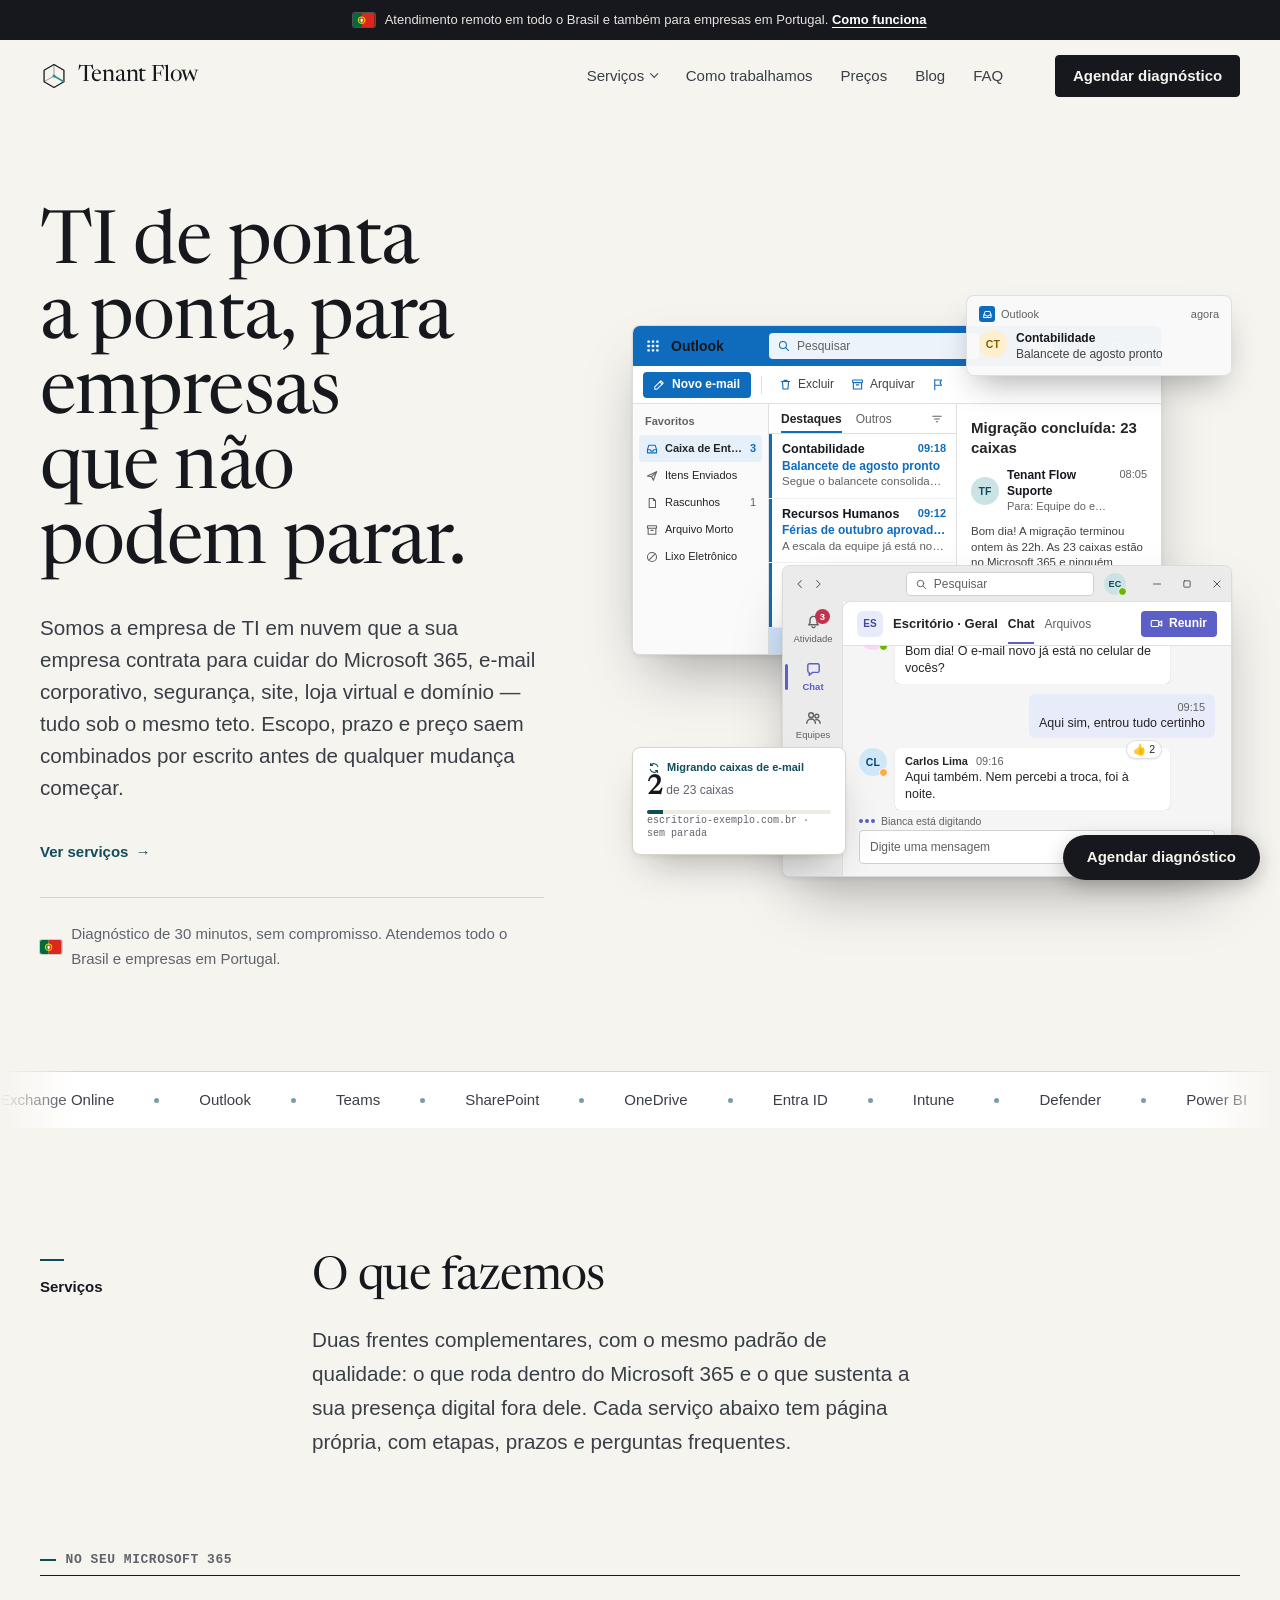
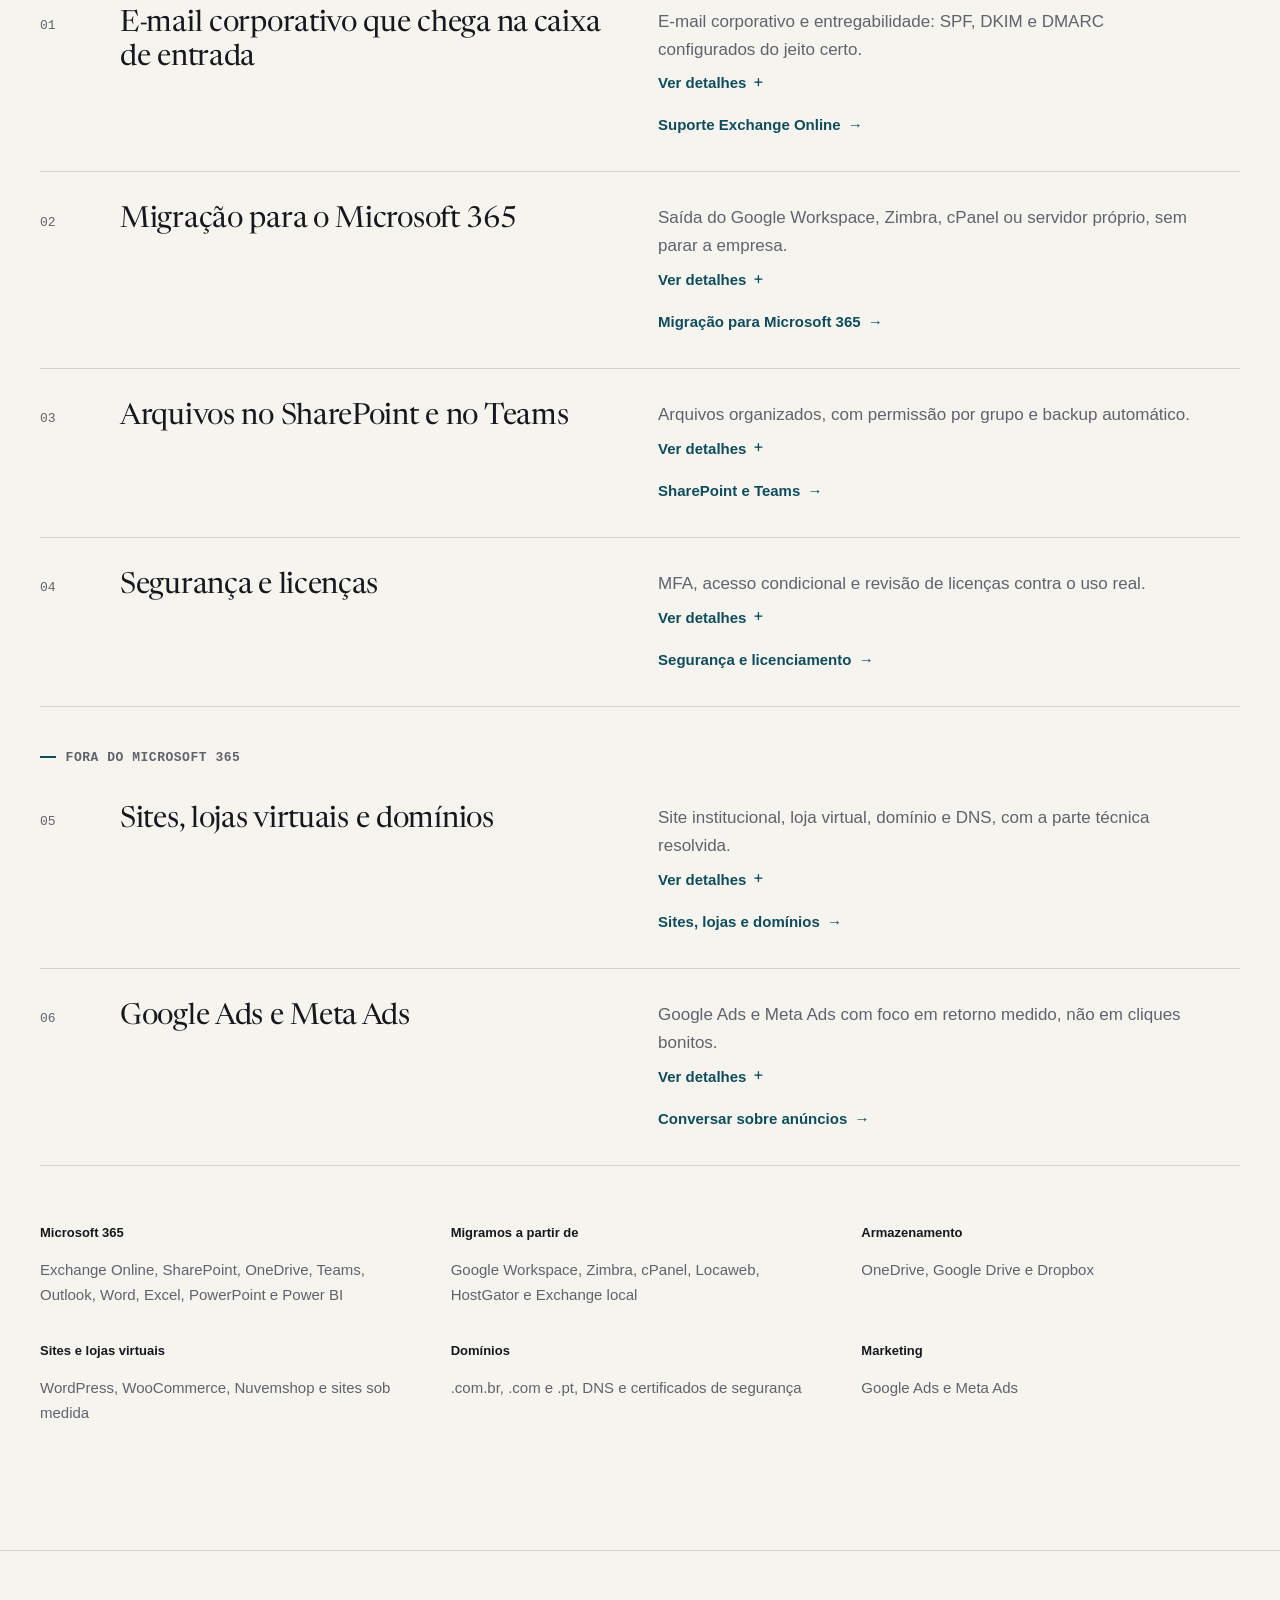
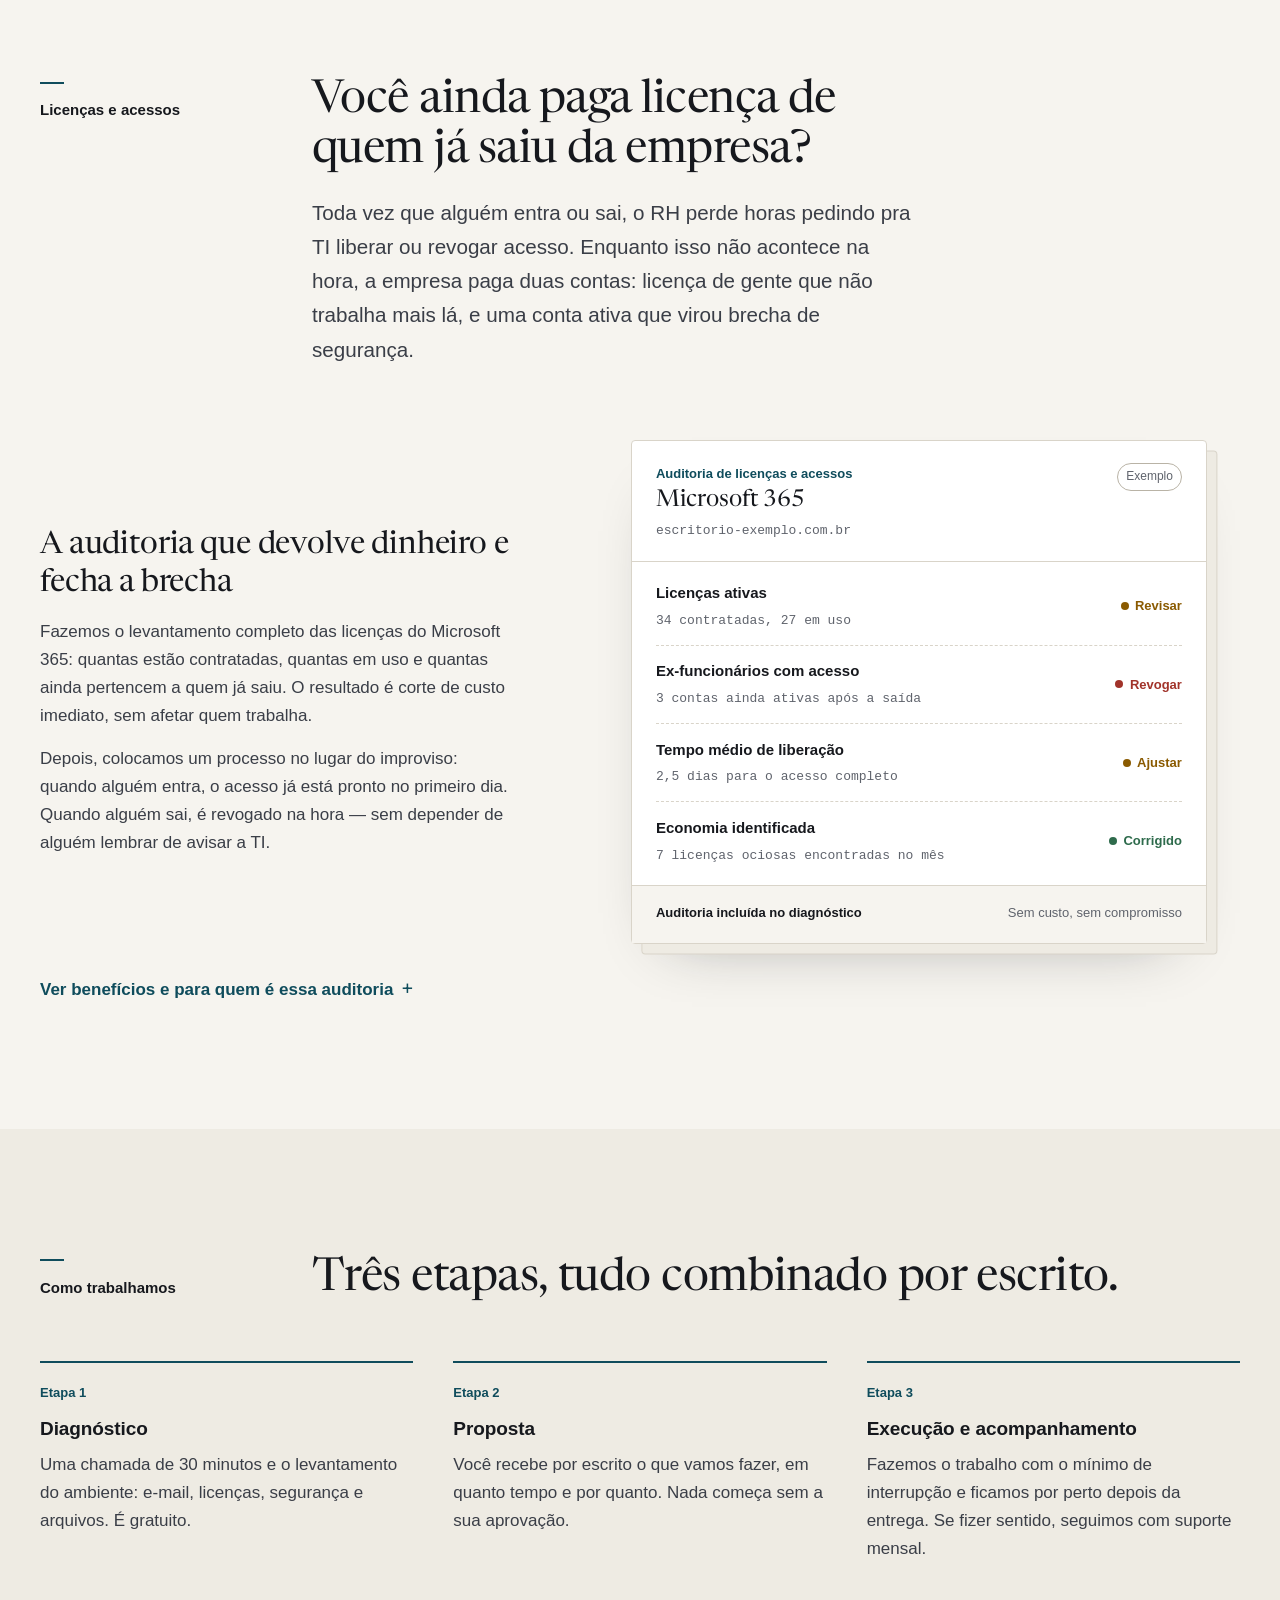
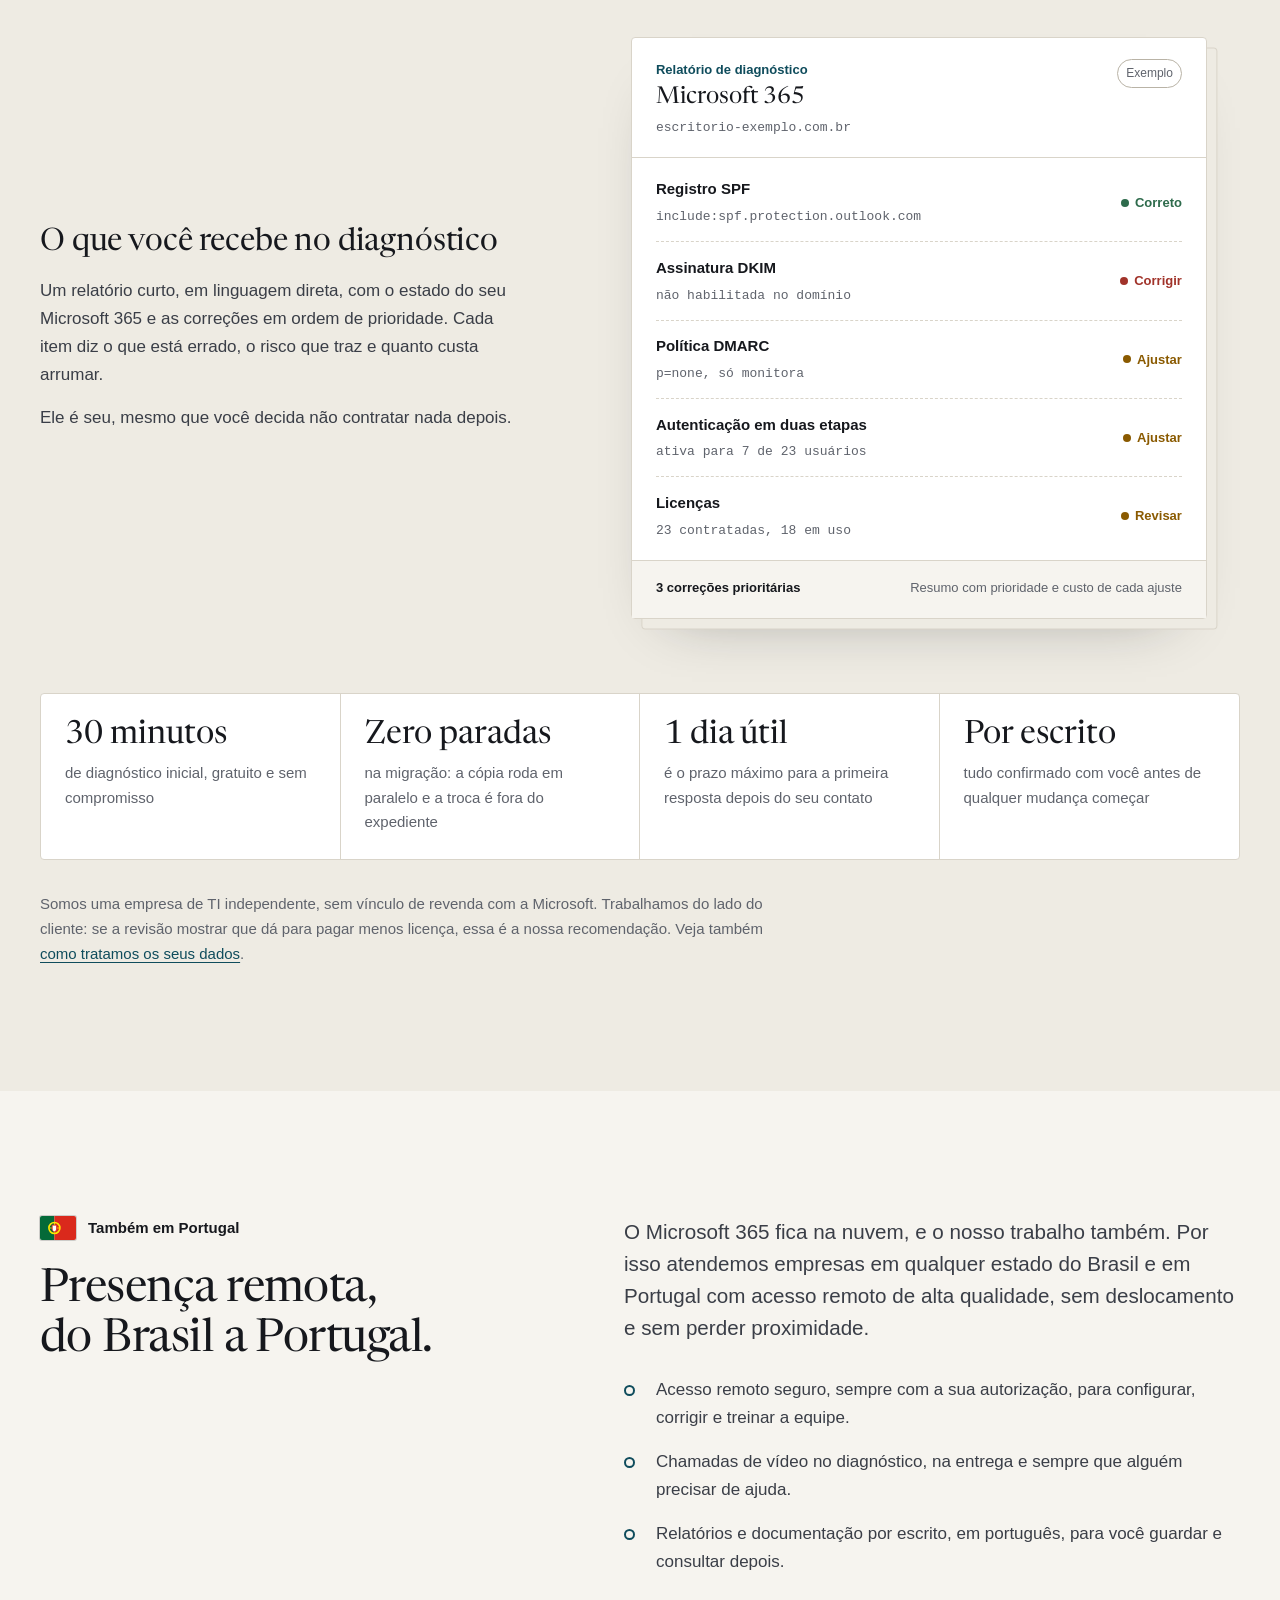
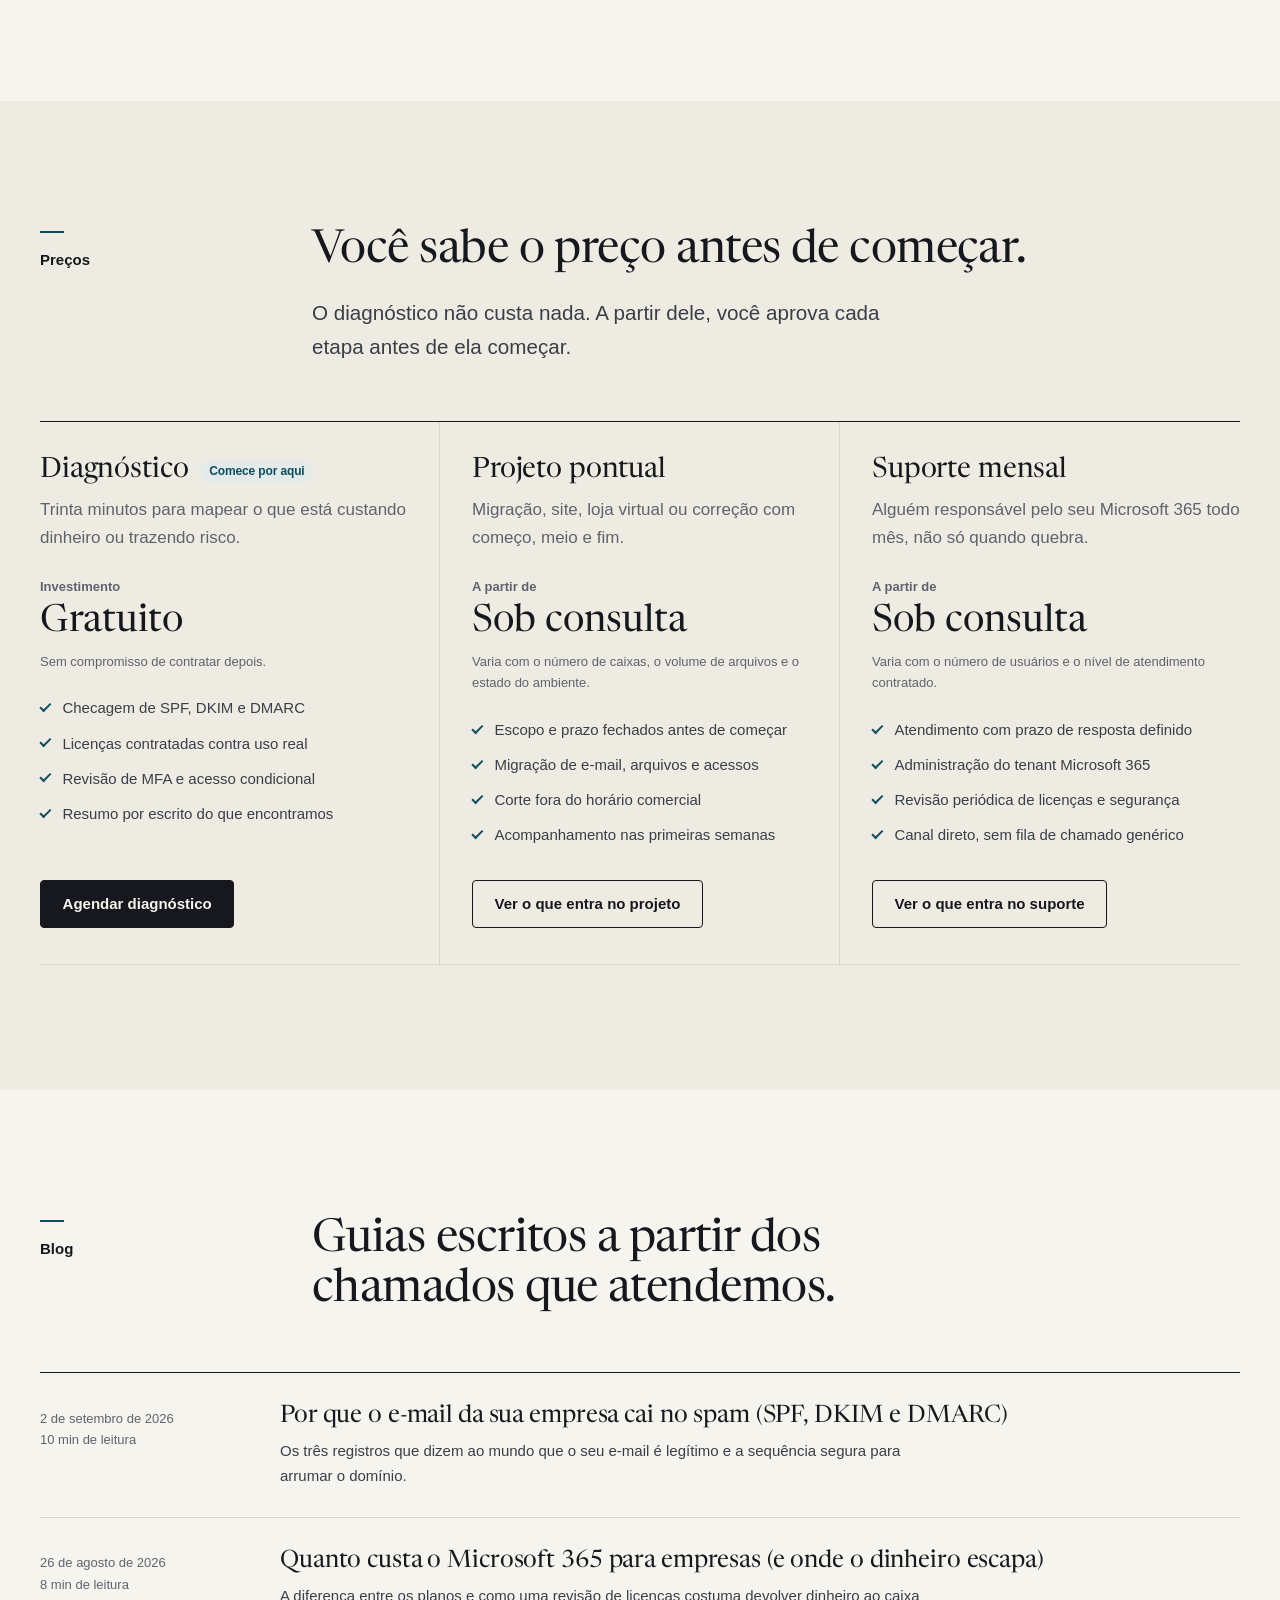
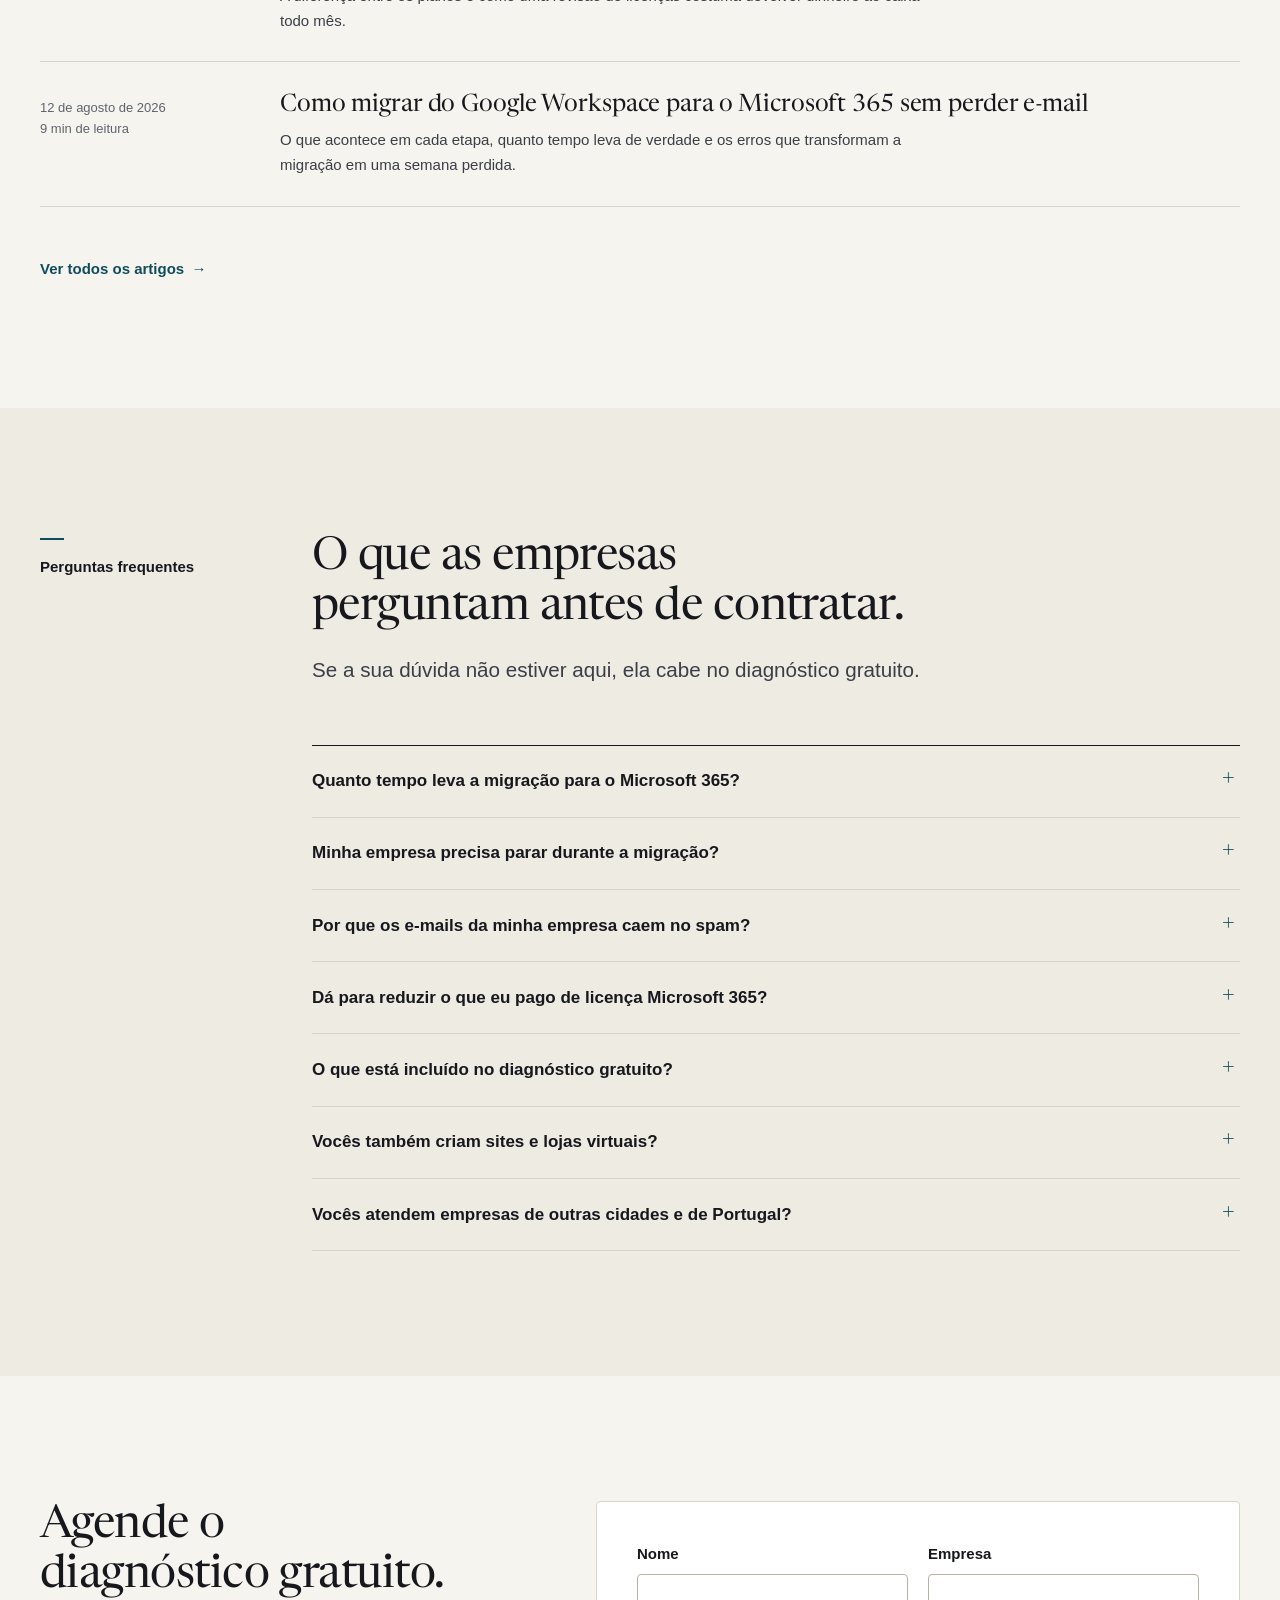
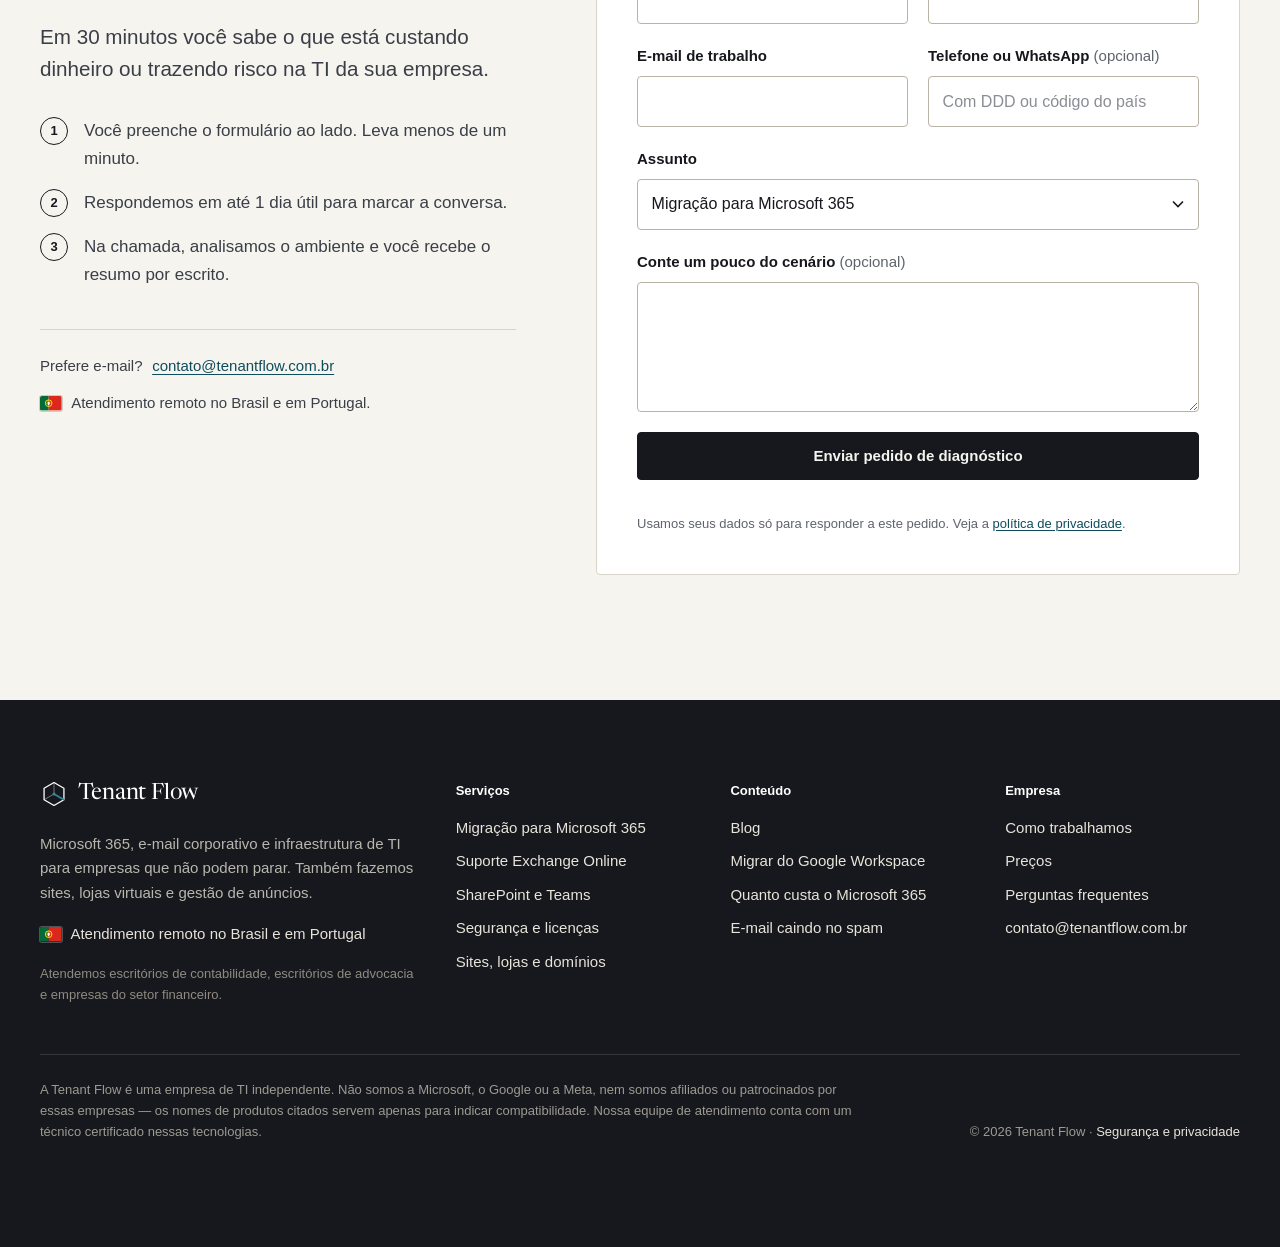
==== commit f56560ca: "Melhora UX da home: resume servicos e auditoria de licencas em detalhes, adiciona FAQ no menu" ====
--- a/index.html
+++ b/index.html
@@ -65,6 +65,7 @@
         <li><a class="nav__link" href="/#processo">Como trabalhamos</a></li>
         <li><a class="nav__link" href="/#precos">Preços</a></li>
         <li><a class="nav__link" href="/blog/">Blog</a></li>
+        <li><a class="nav__link" href="/#faq">FAQ</a></li>
       </ul>
     </nav>
 
@@ -88,6 +89,7 @@
       <a href="/#processo">Como trabalhamos</a>
       <a href="/#precos">Preços</a>
       <a href="/blog/">Blog</a>
+      <a href="/#faq">Perguntas frequentes</a>
       <a class="button button--block" href="/#contato">Agendar diagnóstico</a>
     </div>
   </nav>
@@ -269,7 +271,8 @@
             <span class="service__number">01</span>
             <h3 class="service__title"><a href="/suporte-exchange-online/">E-mail corporativo que chega na caixa de entrada</a></h3>
             <div class="service__text">
-              <p>E-mail corporativo no seu domínio, com SPF, DKIM e DMARC configurados do jeito certo, proteção contra phishing e caixas compartilhadas. Cuidamos de todo o fluxo — do DNS ao suporte do dia a dia no Exchange Online.</p>
+              <p class="service__teaser">E-mail corporativo e entregabilidade: SPF, DKIM e DMARC configurados do jeito certo.</p>
+              <details class="service__more"><summary>Ver detalhes</summary><p>E-mail corporativo no seu domínio, com SPF, DKIM e DMARC configurados do jeito certo, proteção contra phishing e caixas compartilhadas. Cuidamos de todo o fluxo — do DNS ao suporte do dia a dia no Exchange Online.</p></details>
               <a class="link-arrow" href="/suporte-exchange-online/">Suporte Exchange Online</a>
             </div>
           </li>
@@ -277,7 +280,8 @@
             <span class="service__number">02</span>
             <h3 class="service__title"><a href="/migracao-microsoft-365/">Migração para o Microsoft 365</a></h3>
             <div class="service__text">
-              <p>Tiramos sua empresa do e-mail antigo, do Google Workspace, Zimbra, cPanel ou servidor próprio, com histórico preservado, cópia em paralelo e troca fora do horário comercial. Acompanhamento nos primeiros dias para não sobrar ponta solta.</p>
+              <p class="service__teaser">Saída do Google Workspace, Zimbra, cPanel ou servidor próprio, sem parar a empresa.</p>
+              <details class="service__more"><summary>Ver detalhes</summary><p>Tiramos sua empresa do e-mail antigo, do Google Workspace, Zimbra, cPanel ou servidor próprio, com histórico preservado, cópia em paralelo e troca fora do horário comercial. Acompanhamento nos primeiros dias para não sobrar ponta solta.</p></details>
               <a class="link-arrow" href="/migracao-microsoft-365/">Migração para Microsoft 365</a>
             </div>
           </li>
@@ -285,7 +289,8 @@
             <span class="service__number">03</span>
             <h3 class="service__title"><a href="/sharepoint-e-teams/">Arquivos no SharePoint e no Teams</a></h3>
             <div class="service__text">
-              <p>Estrutura de pastas por área de negócio, permissão por grupo, versionamento ligado e backup automático. Acaba o arquivo importante guardado no notebook de uma pessoa só — e o time realmente passa a usar.</p>
+              <p class="service__teaser">Arquivos organizados, com permissão por grupo e backup automático.</p>
+              <details class="service__more"><summary>Ver detalhes</summary><p>Estrutura de pastas por área de negócio, permissão por grupo, versionamento ligado e backup automático. Acaba o arquivo importante guardado no notebook de uma pessoa só — e o time realmente passa a usar.</p></details>
               <a class="link-arrow" href="/sharepoint-e-teams/">SharePoint e Teams</a>
             </div>
           </li>
@@ -293,7 +298,8 @@
             <span class="service__number">04</span>
             <h3 class="service__title"><a href="/seguranca-e-licenciamento-microsoft-365/">Segurança e licenças</a></h3>
             <div class="service__text">
-              <p>Autenticação em duas etapas, acesso condicional e políticas antiphishing configuradas de verdade — a segurança que evita prejuízo. Revisão das licenças contratadas contra o uso real, para devolver dinheiro ao caixa todo mês.</p>
+              <p class="service__teaser">MFA, acesso condicional e revisão de licenças contra o uso real.</p>
+              <details class="service__more"><summary>Ver detalhes</summary><p>Autenticação em duas etapas, acesso condicional e políticas antiphishing configuradas de verdade — a segurança que evita prejuízo. Revisão das licenças contratadas contra o uso real, para devolver dinheiro ao caixa todo mês.</p></details>
               <a class="link-arrow" href="/seguranca-e-licenciamento-microsoft-365/">Segurança e licenciamento</a>
             </div>
           </li>
@@ -307,7 +313,8 @@
             <span class="service__number">05</span>
             <h3 class="service__title"><a href="/sites-e-lojas-virtuais/">Sites, lojas virtuais e domínios</a></h3>
             <div class="service__text">
-              <p>Site institucional ou loja virtual com a parte técnica resolvida: domínio, DNS, e-mail corporativo, certificado de segurança e velocidade. Você recebe tudo funcionando e sabe onde cada coisa está.</p>
+              <p class="service__teaser">Site institucional, loja virtual, domínio e DNS, com a parte técnica resolvida.</p>
+              <details class="service__more"><summary>Ver detalhes</summary><p>Site institucional ou loja virtual com a parte técnica resolvida: domínio, DNS, e-mail corporativo, certificado de segurança e velocidade. Você recebe tudo funcionando e sabe onde cada coisa está.</p></details>
               <a class="link-arrow" href="/sites-e-lojas-virtuais/">Sites, lojas e domínios</a>
             </div>
           </li>
@@ -315,7 +322,8 @@
             <span class="service__number">06</span>
             <h3 class="service__title"><a href="/?assunto=anuncios#contato">Google Ads e Meta Ads</a></h3>
             <div class="service__text">
-              <p>Gestão de campanhas com foco em retorno medido, não em cliques bonitos no relatório. Acompanhamos os resultados com você e ajustamos o que não estiver performando.</p>
+              <p class="service__teaser">Google Ads e Meta Ads com foco em retorno medido, não em cliques bonitos.</p>
+              <details class="service__more"><summary>Ver detalhes</summary><p>Gestão de campanhas com foco em retorno medido, não em cliques bonitos no relatório. Acompanhamos os resultados com você e ajustamos o que não estiver performando.</p></details>
               <a class="link-arrow" href="/?assunto=anuncios#contato">Conversar sobre anúncios</a>
             </div>
           </li>
@@ -405,7 +413,9 @@
         </figure>
       </div>
 
-      <dl class="promises promises--3">
+      <details class="section__more">
+        <summary>Ver benefícios e para quem é essa auditoria</summary>
+        <dl class="promises promises--3">
         <div class="promise">
           <dt>Redução de custos</dt>
           <dd>Você para de pagar licença de quem já saiu. Comparamos, linha a linha, o que está contratado com quem realmente usa — e cortamos o resto.</dd>
@@ -421,6 +431,7 @@
       </dl>
 
       <p class="independence">Feito para empresas que crescem rápido, com RH pequeno e sem uma equipe de TI dedicada para acompanhar cada entrada e saída no Microsoft 365. A auditoria de licenças e acessos está incluída no diagnóstico gratuito — veja também <a class="text-link" href="/seguranca-e-licenciamento-microsoft-365/">segurança e licenciamento</a>.</p>
+      </details>
     </div>
   </section>
 
--- a/assets/site.css
+++ b/assets/site.css
@@ -2562,6 +2562,45 @@
   margin-top: 1rem;
 }
 
+.service__teaser {
+  color: var(--ink-3);
+}
+
+.service__more {
+  margin-top: 0.35rem;
+}
+
+.service__more summary {
+  display: inline-flex;
+  align-items: center;
+  gap: 0.4rem;
+  font-size: var(--fs-small);
+  font-weight: 600;
+  color: var(--accent);
+  cursor: pointer;
+  list-style: none;
+}
+
+.service__more summary::-webkit-details-marker {
+  display: none;
+}
+
+.service__more summary::after {
+  content: "+";
+  font-family: var(--font-serif);
+  font-size: 1.1rem;
+  line-height: 1;
+}
+
+.service__more[open] summary::after {
+  content: "−";
+}
+
+.service__more p {
+  margin-top: 0.6rem;
+  max-width: 34rem;
+}
+
 @media (min-width: 48rem) {
   .service {
     grid-template-columns: 3rem minmax(0, 1fr) minmax(0, 1.15fr);
@@ -2925,6 +2964,41 @@
   }
 }
 
+/* Ver mais (seções longas) */
+
+.section__more {
+  margin-top: 2rem;
+}
+
+.section__more summary {
+  display: inline-flex;
+  align-items: center;
+  gap: 0.5rem;
+  font-weight: 600;
+  color: var(--accent);
+  cursor: pointer;
+  list-style: none;
+}
+
+.section__more summary::-webkit-details-marker {
+  display: none;
+}
+
+.section__more summary::after {
+  content: "+";
+  font-family: var(--font-serif);
+  font-size: 1.3rem;
+  line-height: 1;
+}
+
+.section__more[open] summary::after {
+  content: "−";
+}
+
+.section__more[open] summary {
+  margin-bottom: 1.5rem;
+}
+
 /* Perguntas frequentes */
 
 .faq {
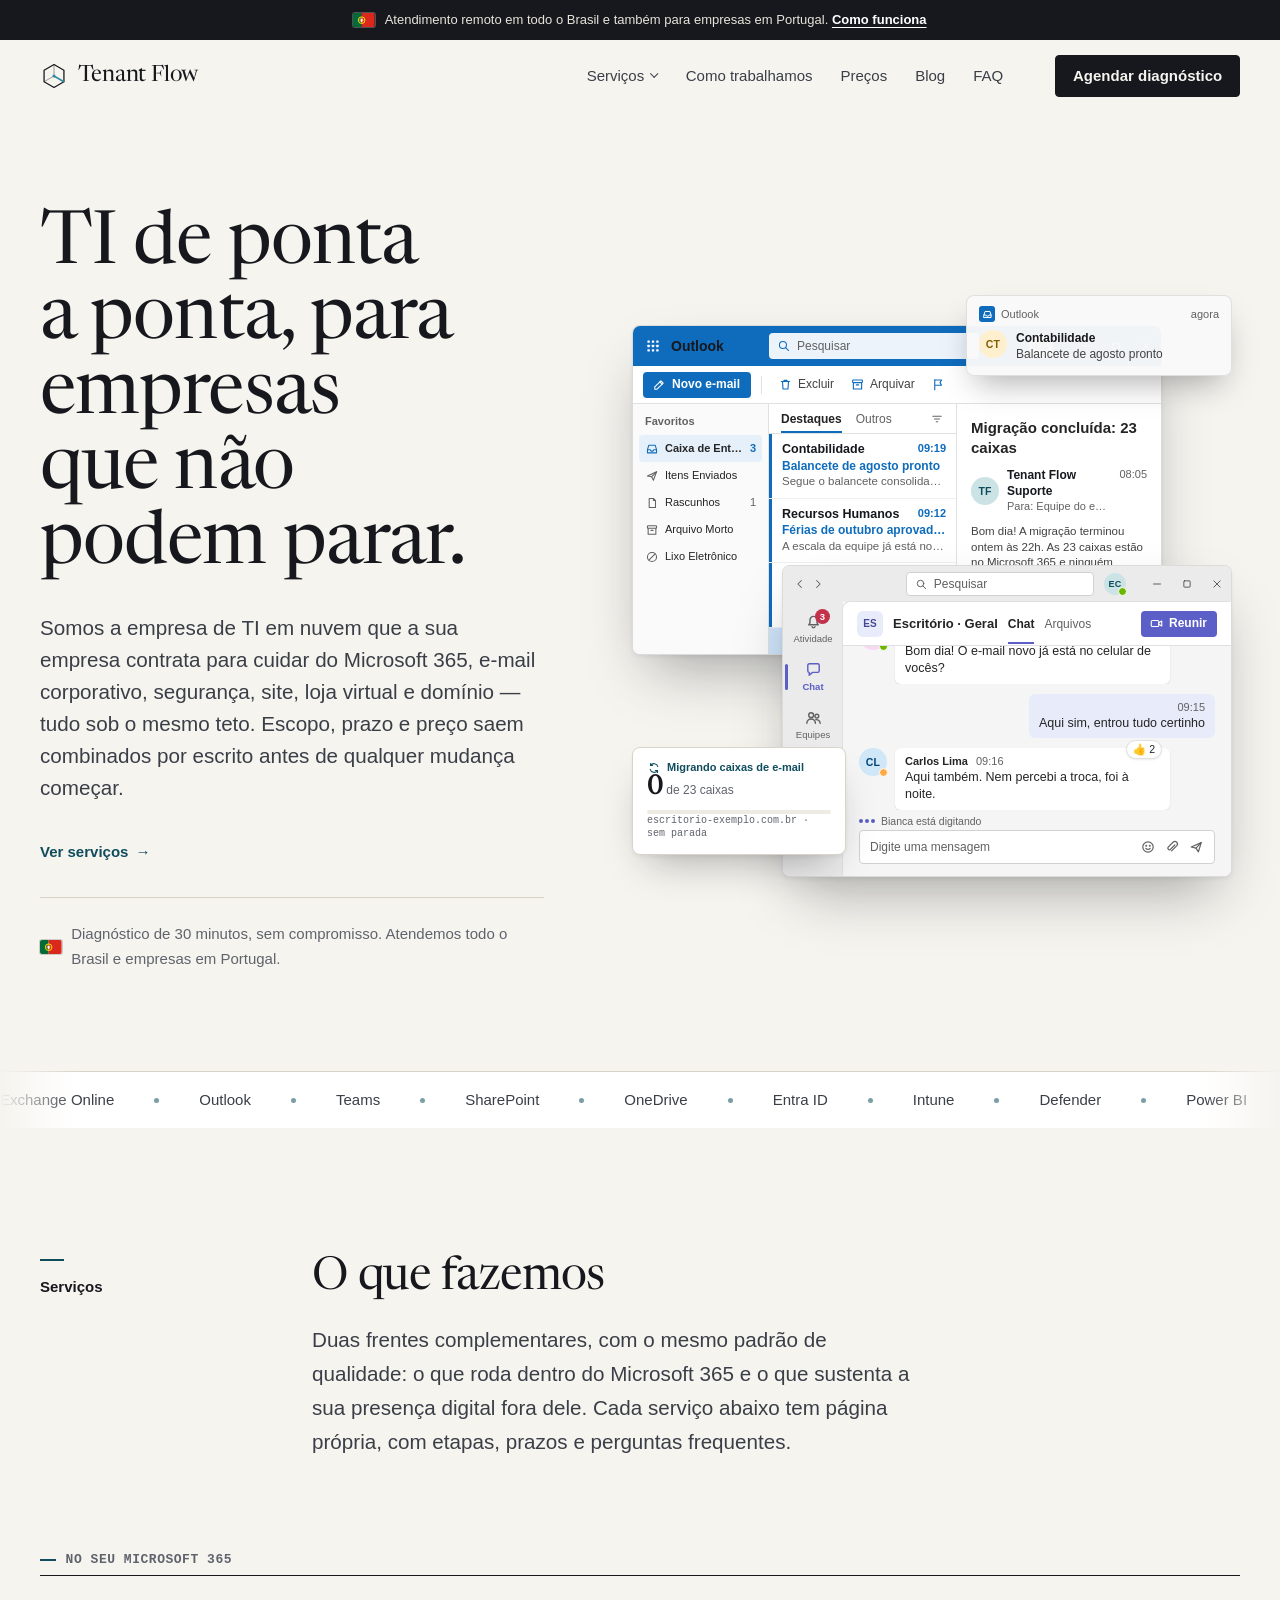
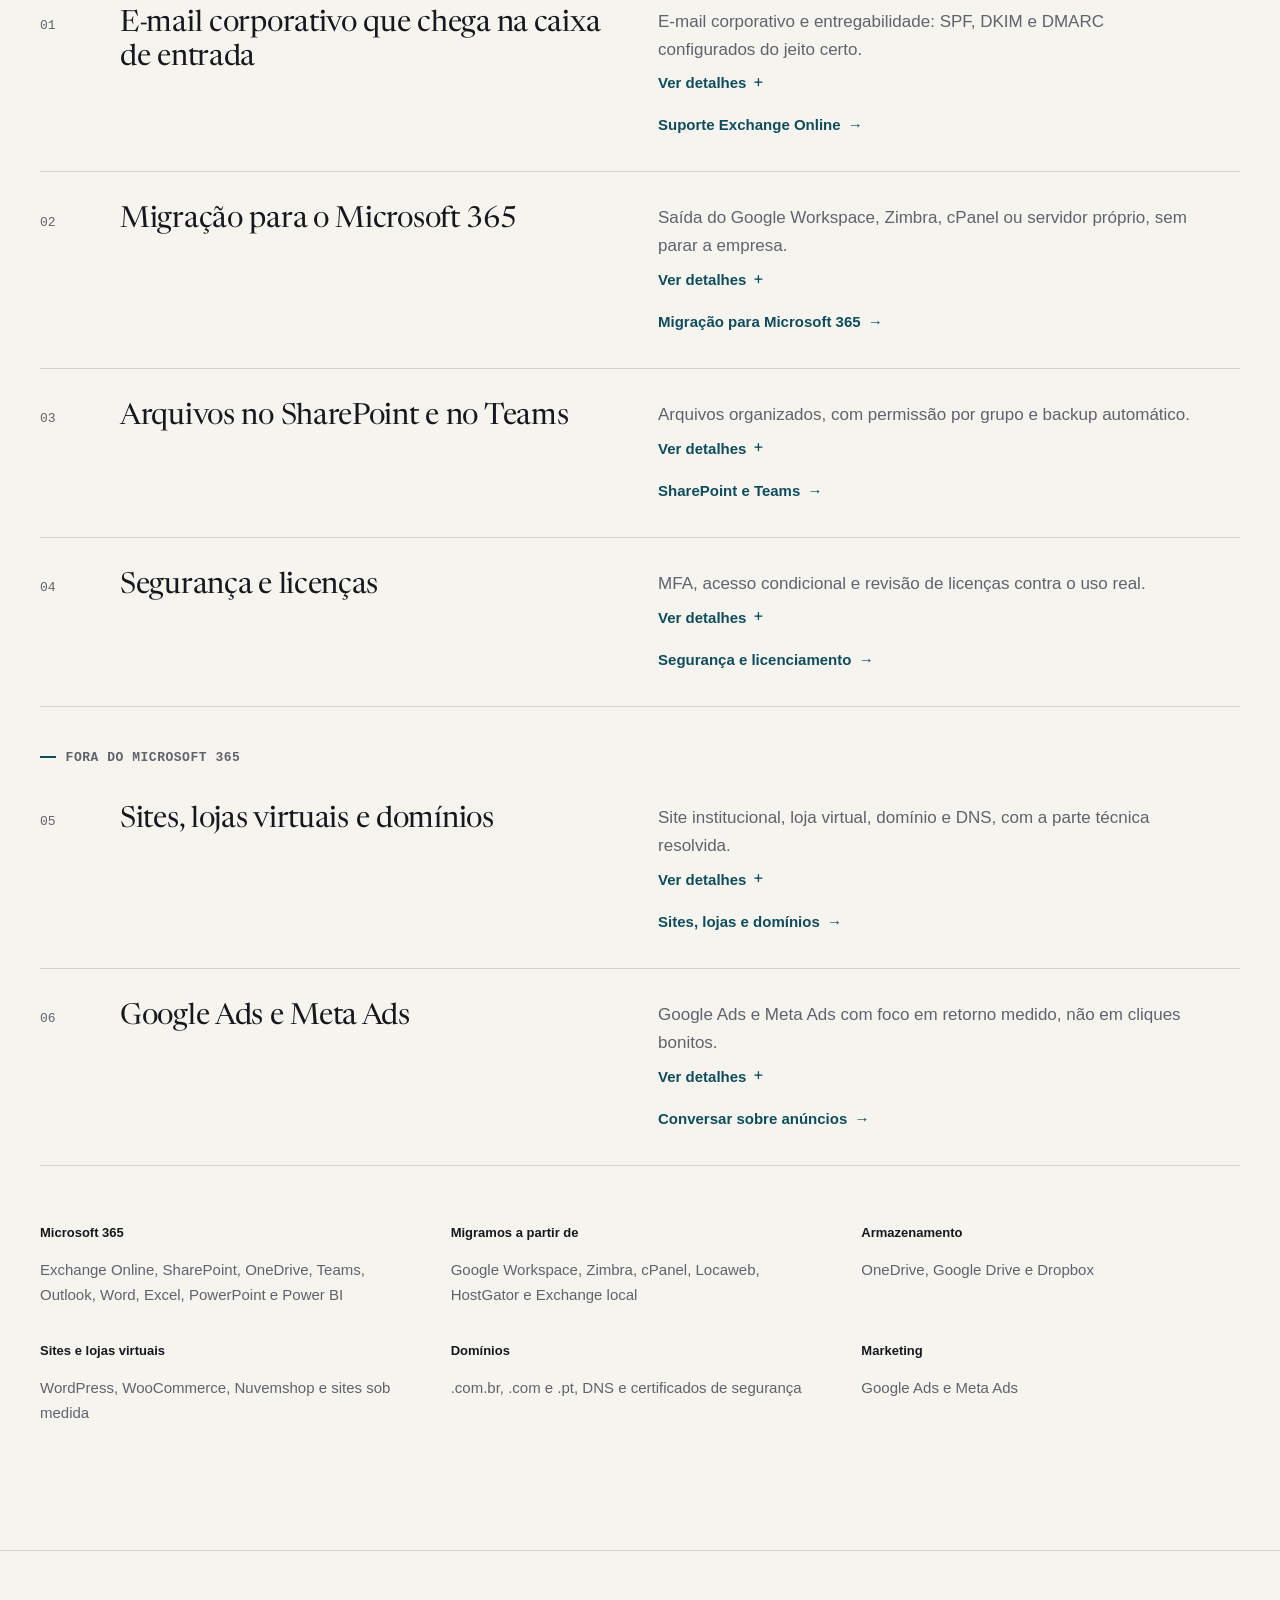
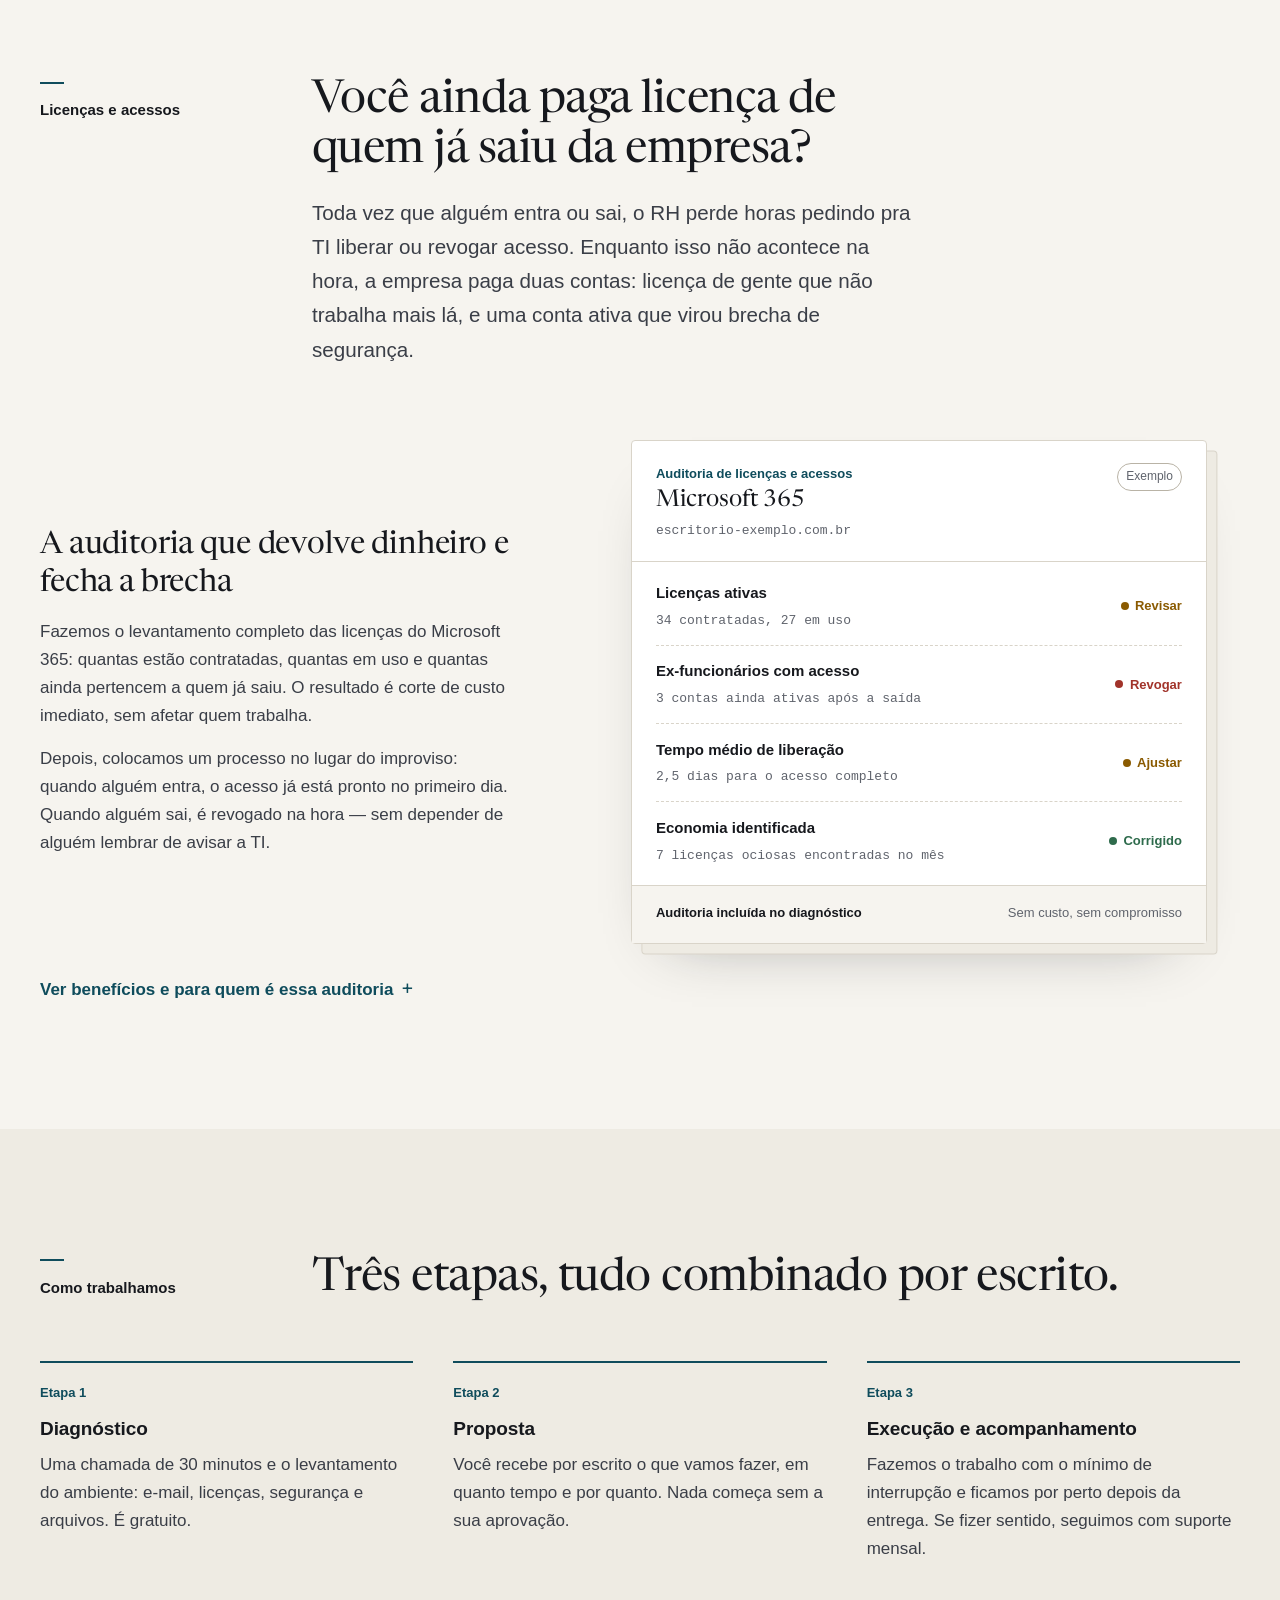
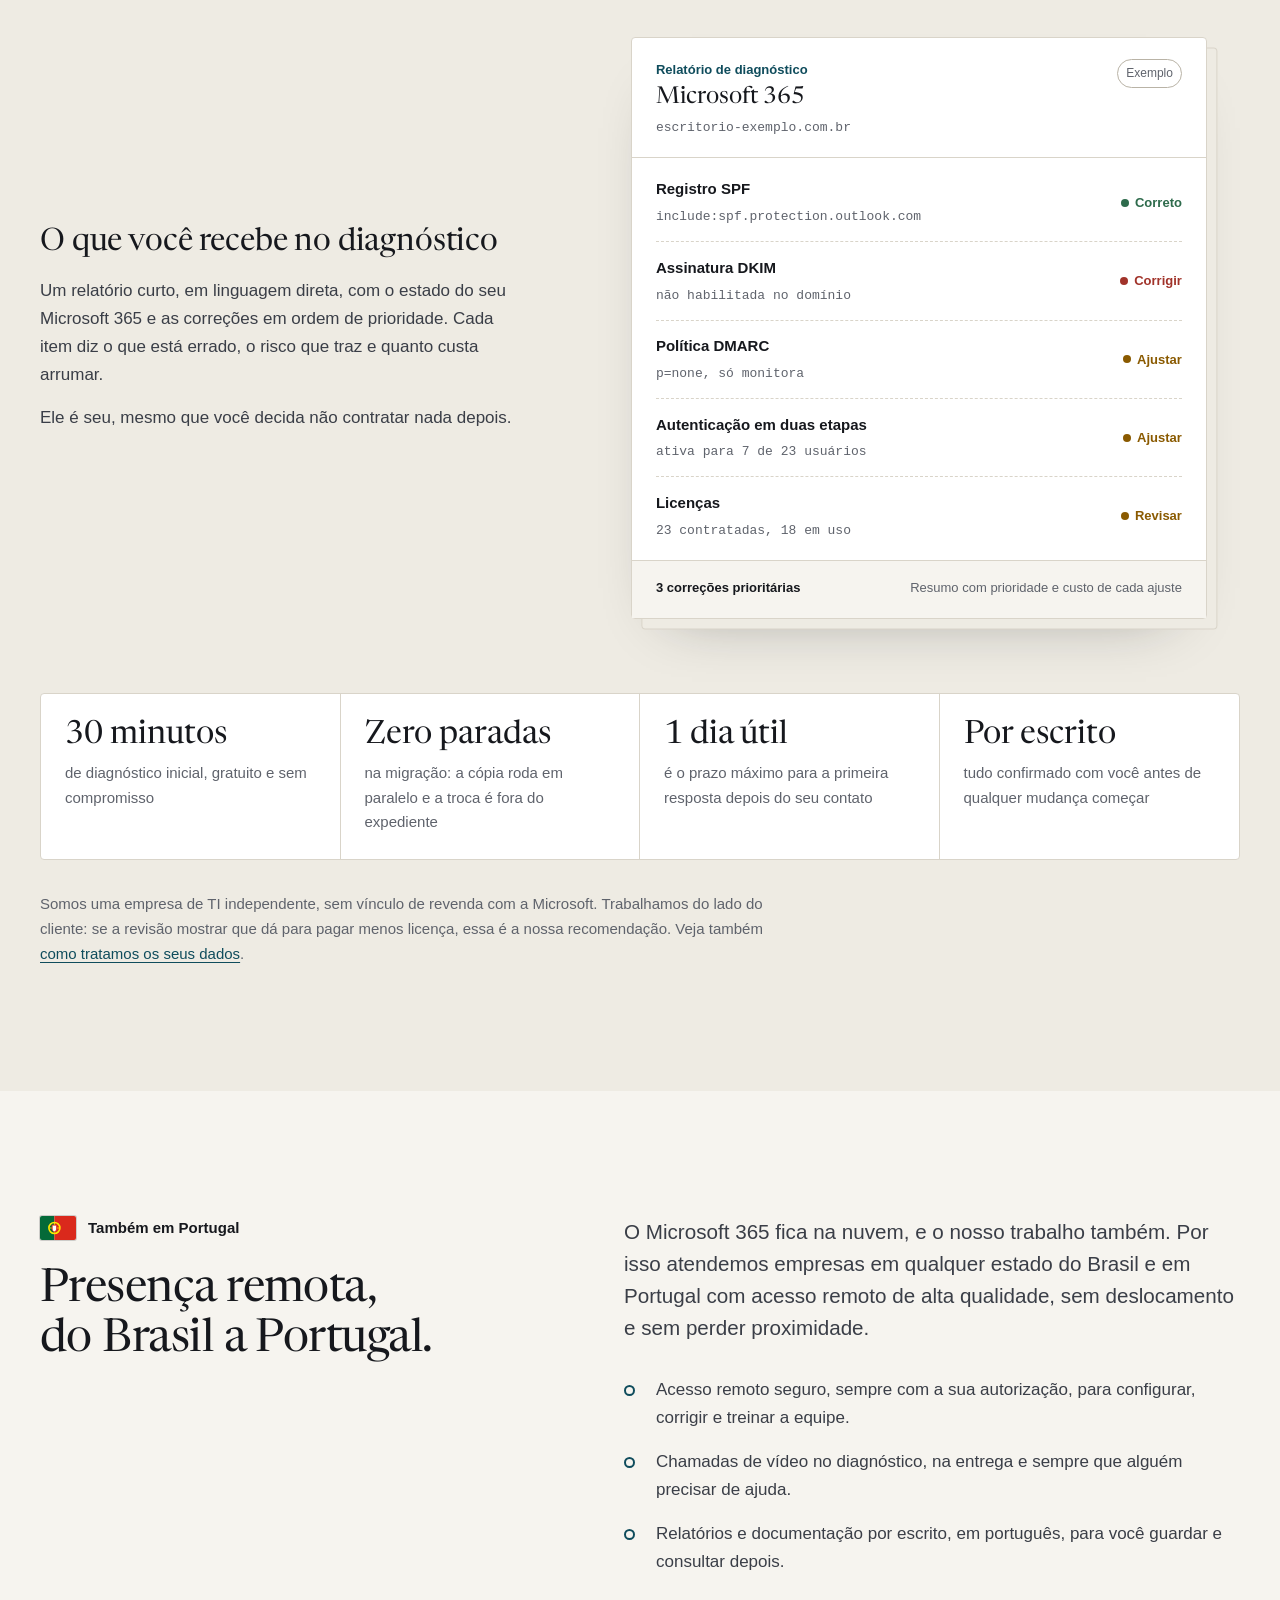
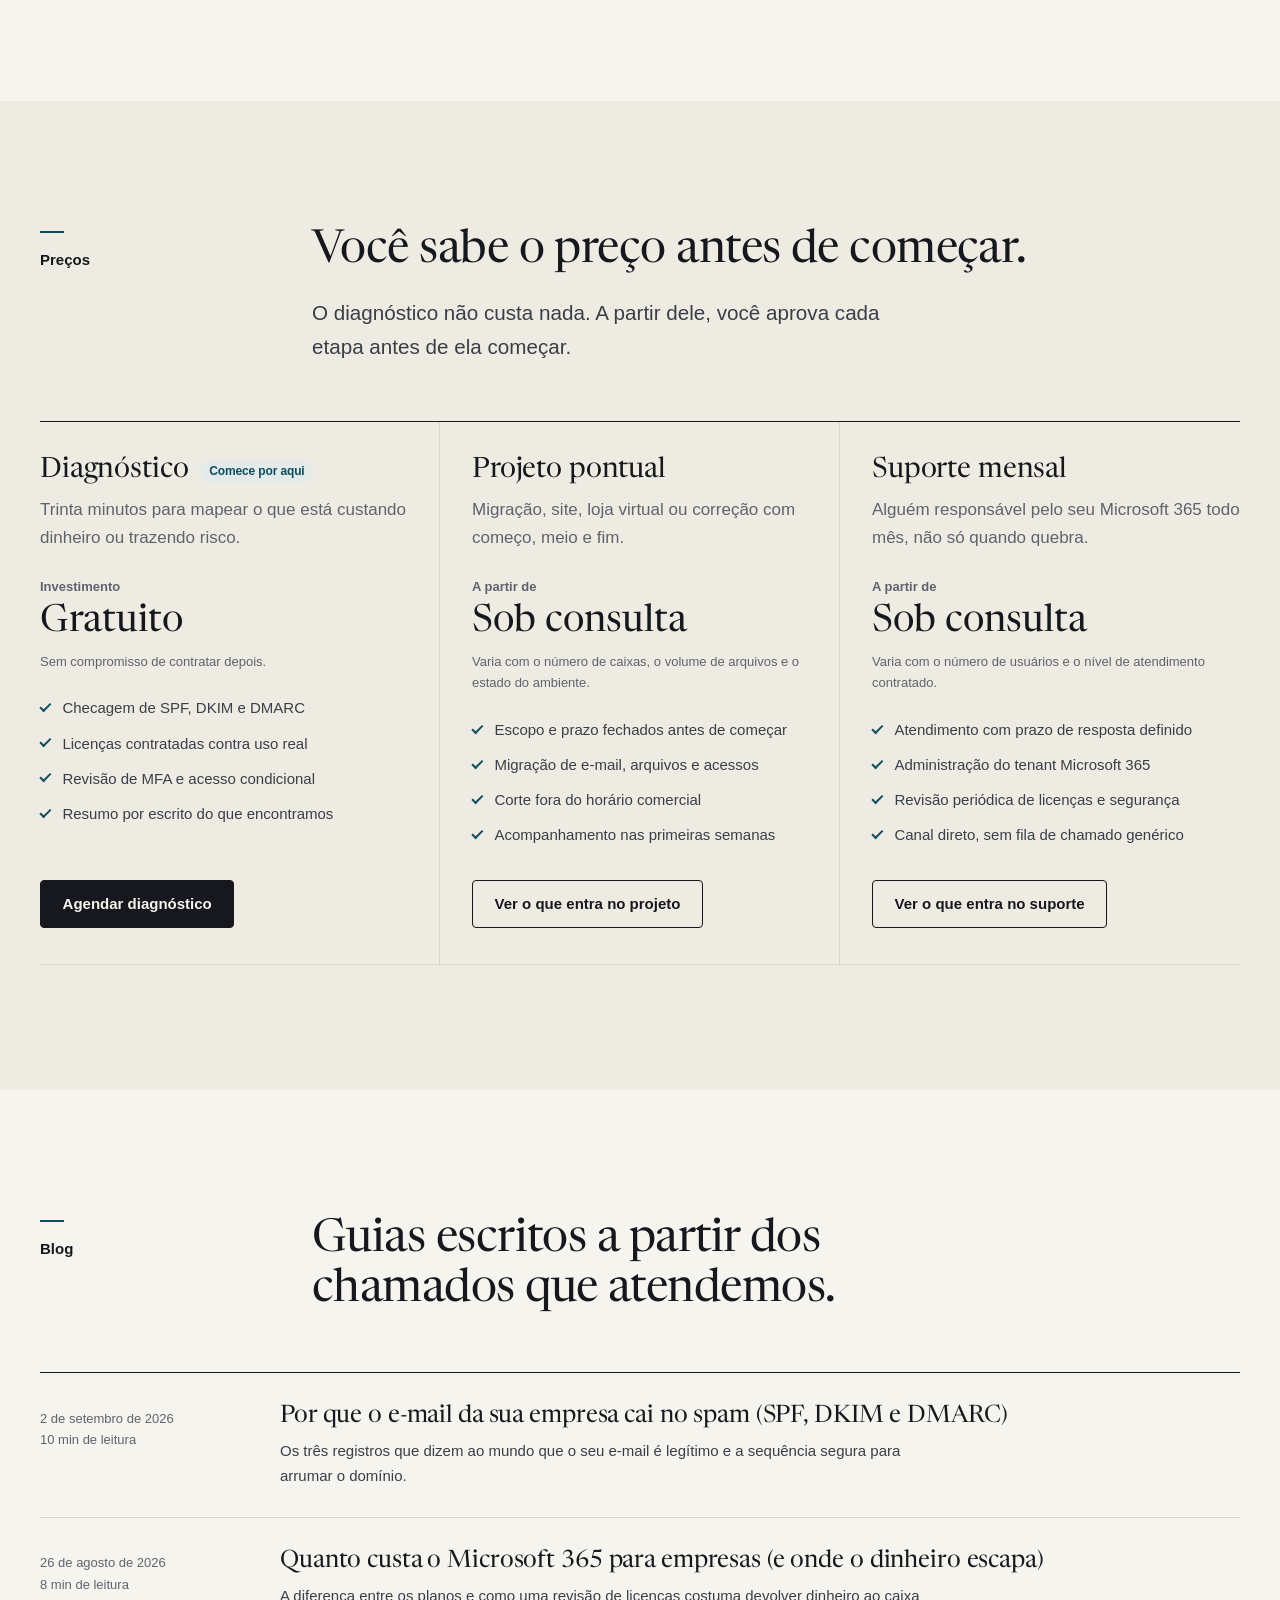
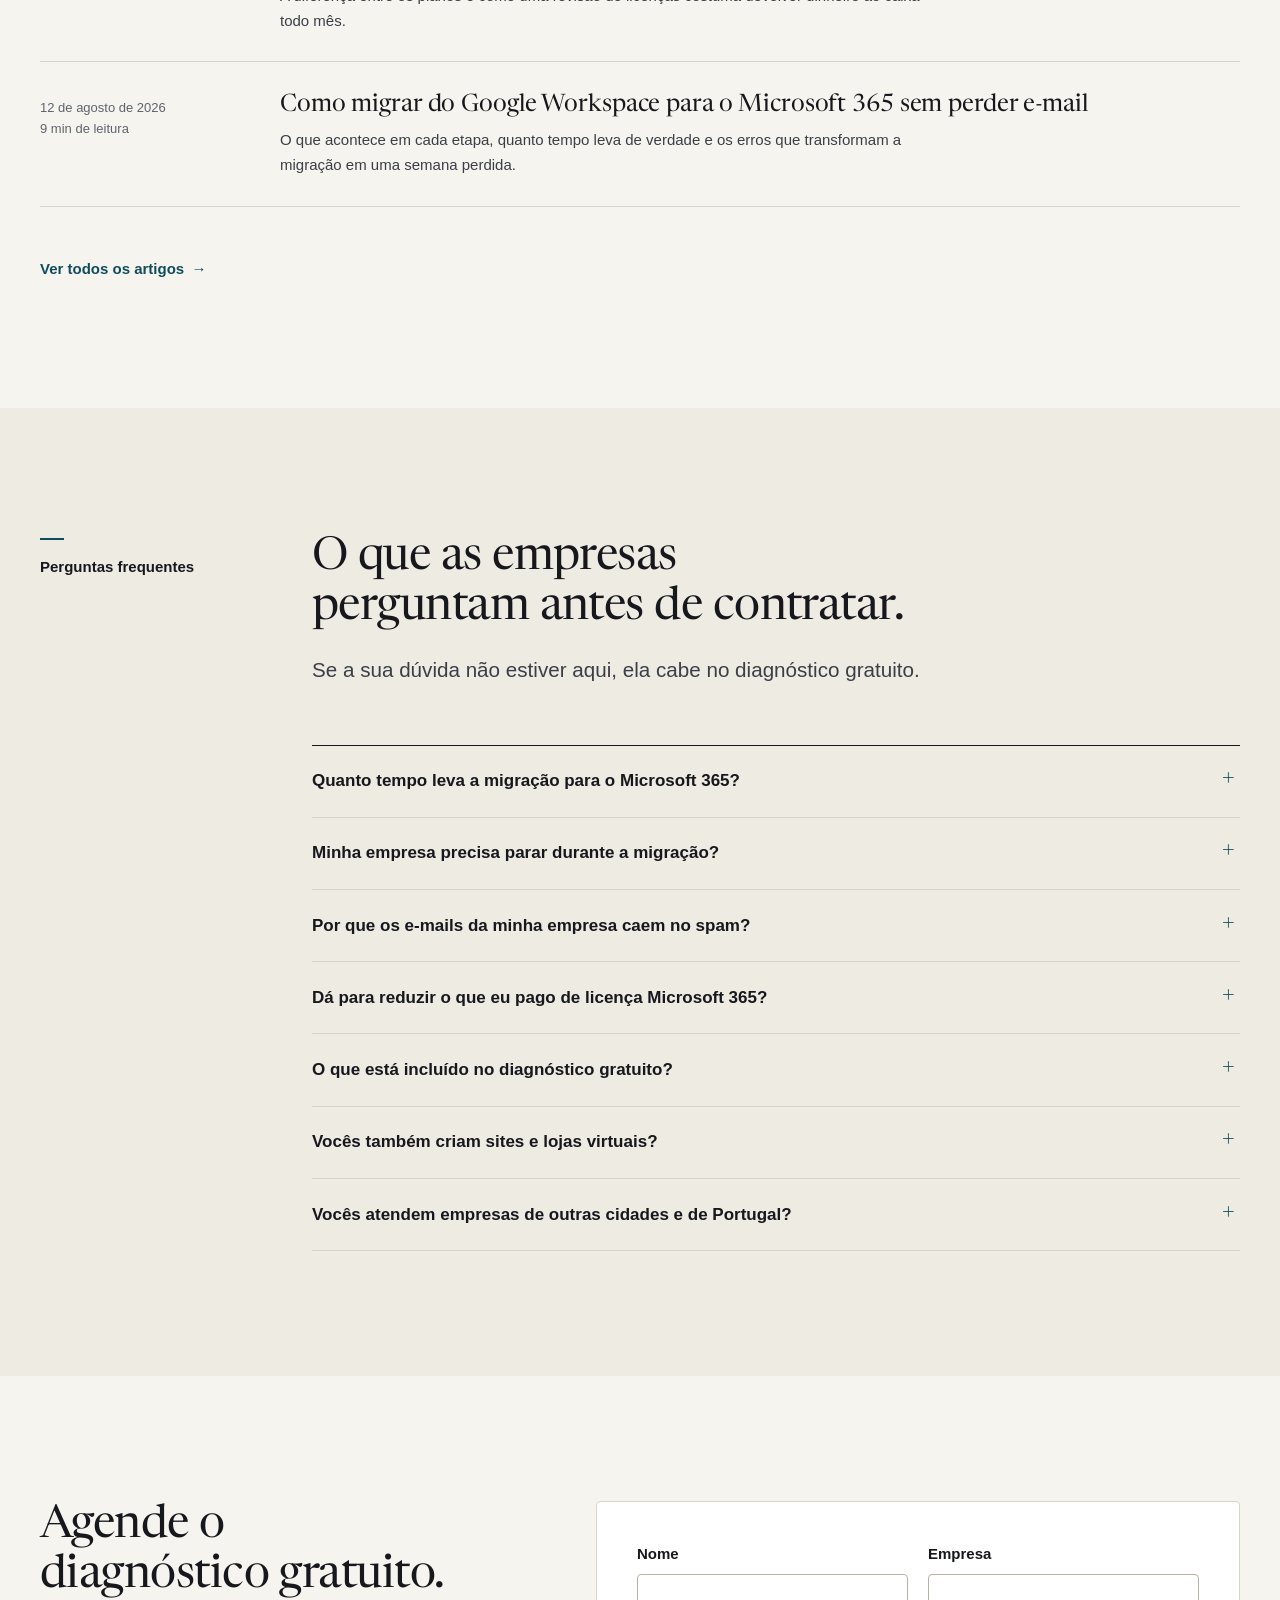
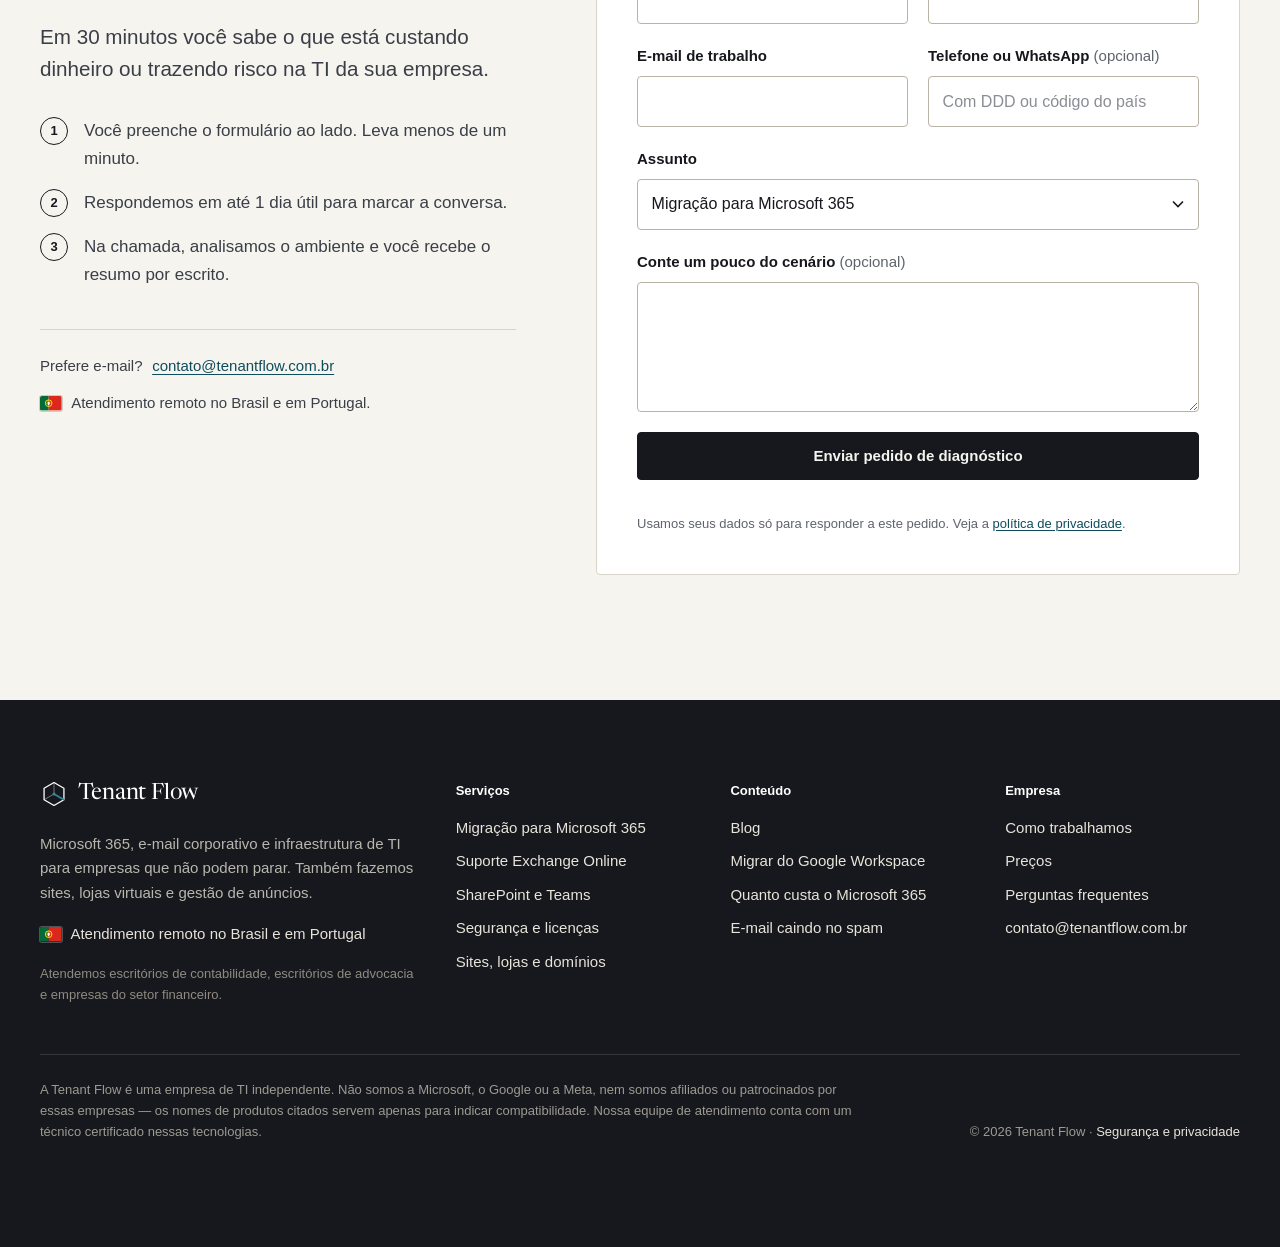
==== commit 0dd91c35: "Atualiza versao do cache de site.css/site.js em todas as paginas" ====
--- a/index.html
+++ b/index.html
@@ -25,8 +25,8 @@
   <link rel="icon" href="/favicon.svg" type="image/svg+xml">
   <link rel="apple-touch-icon" href="/apple-touch-icon.png">
   <link rel="preload" href="/assets/newsreader-display.woff2" as="font" type="font/woff2" crossorigin>
-  <link rel="stylesheet" href="/assets/site.css?v=20260927d">
-  <script src="/assets/site.js?v=20260927d" defer></script>
+  <link rel="stylesheet" href="/assets/site.css?v=20261025a">
+  <script src="/assets/site.js?v=20261025a" defer></script>
 
   <script type="application/ld+json">{"@context":"https://schema.org","@type":"Organization","@id":"https://tenantflow.com.br/#organization","name":"Tenant Flow","url":"https://tenantflow.com.br/","email":"contato@tenantflow.com.br","logo":{"@type":"ImageObject","url":"https://tenantflow.com.br/assets/logo-tenant-flow.png","width":512,"height":512},"description":"Empresa de TI para pequenas e médias empresas: Microsoft 365, e-mail corporativo, segurança, sites, lojas virtuais, administração de domínios e gestão de anúncios.","areaServed":[{"@type":"Country","name":"Brasil"},{"@type":"Country","name":"Portugal"}],"knowsAbout":["Microsoft 365","Exchange Online","SharePoint Online","Microsoft Teams","OneDrive","Segurança da informação","Licenciamento Microsoft","Criação de sites","Lojas virtuais","Registro e administração de domínios","DNS","Google Ads","Meta Ads"],"contactPoint":[{"@type":"ContactPoint","contactType":"vendas","email":"contato@tenantflow.com.br","availableLanguage":["Portuguese"],"areaServed":["BR","PT"]}]}</script>
   <script type="application/ld+json">{"@context":"https://schema.org","@type":"WebSite","@id":"https://tenantflow.com.br/#website","url":"https://tenantflow.com.br/","name":"Tenant Flow","inLanguage":"pt-BR","publisher":{"@id":"https://tenantflow.com.br/#organization"}}</script>
--- a/assets/site.css
+++ b/assets/site.css
@@ -532,77 +532,6 @@
   display: none;
 }
 
-/* Botão flutuante: fica sempre visível na tela, com um pulso discreto para
-   chamar atenção, e vira uma barra de largura total no celular. */
-
-.floating-cta {
-  position: fixed;
-  right: 1.25rem;
-  bottom: 1.25rem;
-  z-index: 60;
-  display: inline-flex;
-  align-items: center;
-  gap: 0.5rem;
-  padding: 0.85rem 1.5rem;
-  border-radius: 999px;
-  background: var(--ink);
-  color: var(--paper);
-  font-family: var(--font-sans);
-  font-size: var(--fs-small);
-  font-weight: 600;
-  line-height: 1.2;
-  text-decoration: none;
-  box-shadow: 0 6px 20px rgba(0, 0, 0, 0.22);
-  transition: background-color 0.2s var(--ease), transform 0.2s var(--ease), box-shadow 0.2s var(--ease);
-}
-
-.floating-cta:hover {
-  background: var(--accent-strong);
-  color: var(--paper);
-  transform: translateY(-2px);
-  box-shadow: 0 10px 26px rgba(0, 0, 0, 0.26);
-}
-
-.floating-cta::after {
-  content: "";
-  position: absolute;
-  inset: 0;
-  border-radius: inherit;
-  box-shadow: 0 0 0 0 rgba(var(--accent-rgb), 0.55);
-  animation: floating-cta-pulse 2.6s ease-out infinite;
-  pointer-events: none;
-}
-
-@keyframes floating-cta-pulse {
-  0% {
-    box-shadow: 0 0 0 0 rgba(var(--accent-rgb), 0.55);
-  }
-  70% {
-    box-shadow: 0 0 0 16px rgba(var(--accent-rgb), 0);
-  }
-  100% {
-    box-shadow: 0 0 0 0 rgba(var(--accent-rgb), 0);
-  }
-}
-
-@media (prefers-reduced-motion: reduce) {
-  .floating-cta::after {
-    animation: none;
-  }
-}
-
-@media (max-width: 47.9375rem) {
-  .floating-cta {
-    left: 1rem;
-    right: 1rem;
-    bottom: 0;
-    justify-content: center;
-    border-radius: var(--radius) var(--radius) 0 0;
-    padding-block: 1rem;
-    padding-bottom: calc(1rem + env(safe-area-inset-bottom, 0px));
-  }
-}
-
 /* 6. Faixa de aviso, cabeçalho e rodapé ------------------------------------ */
 
 .notice {
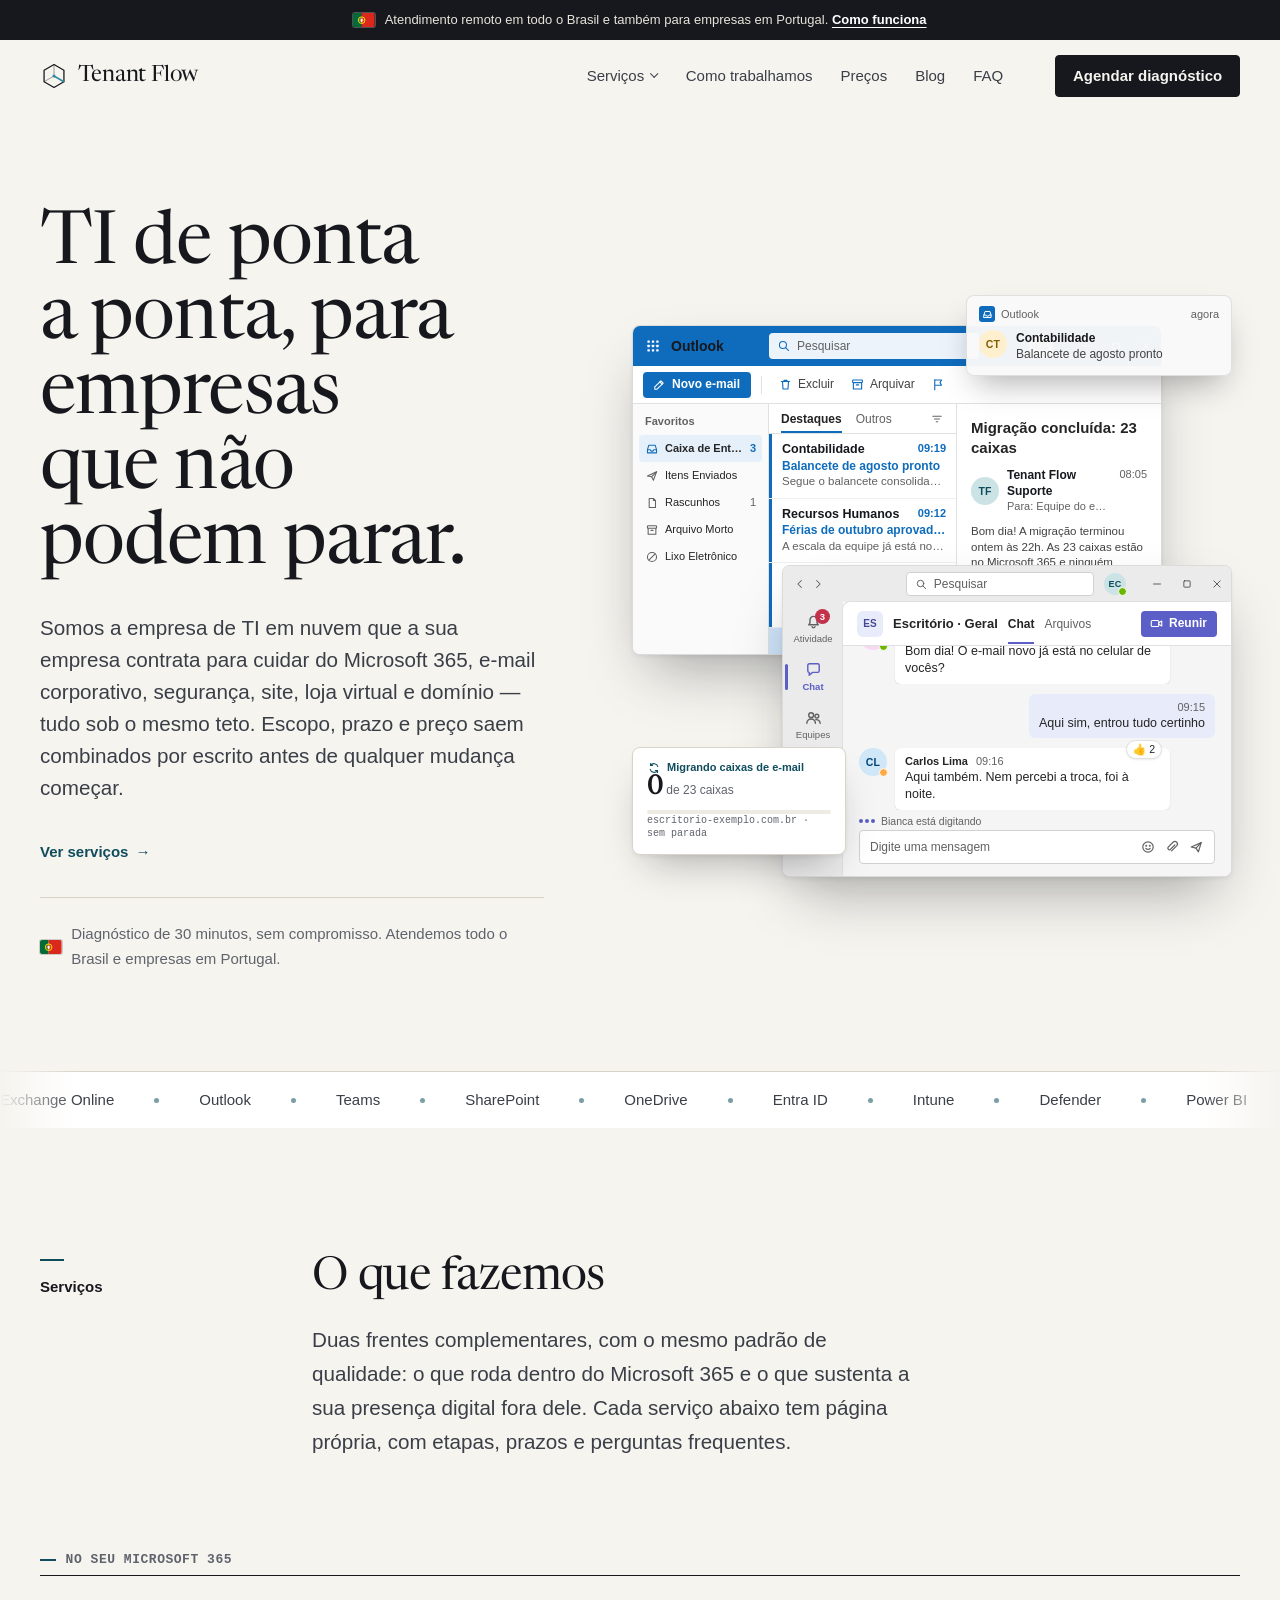
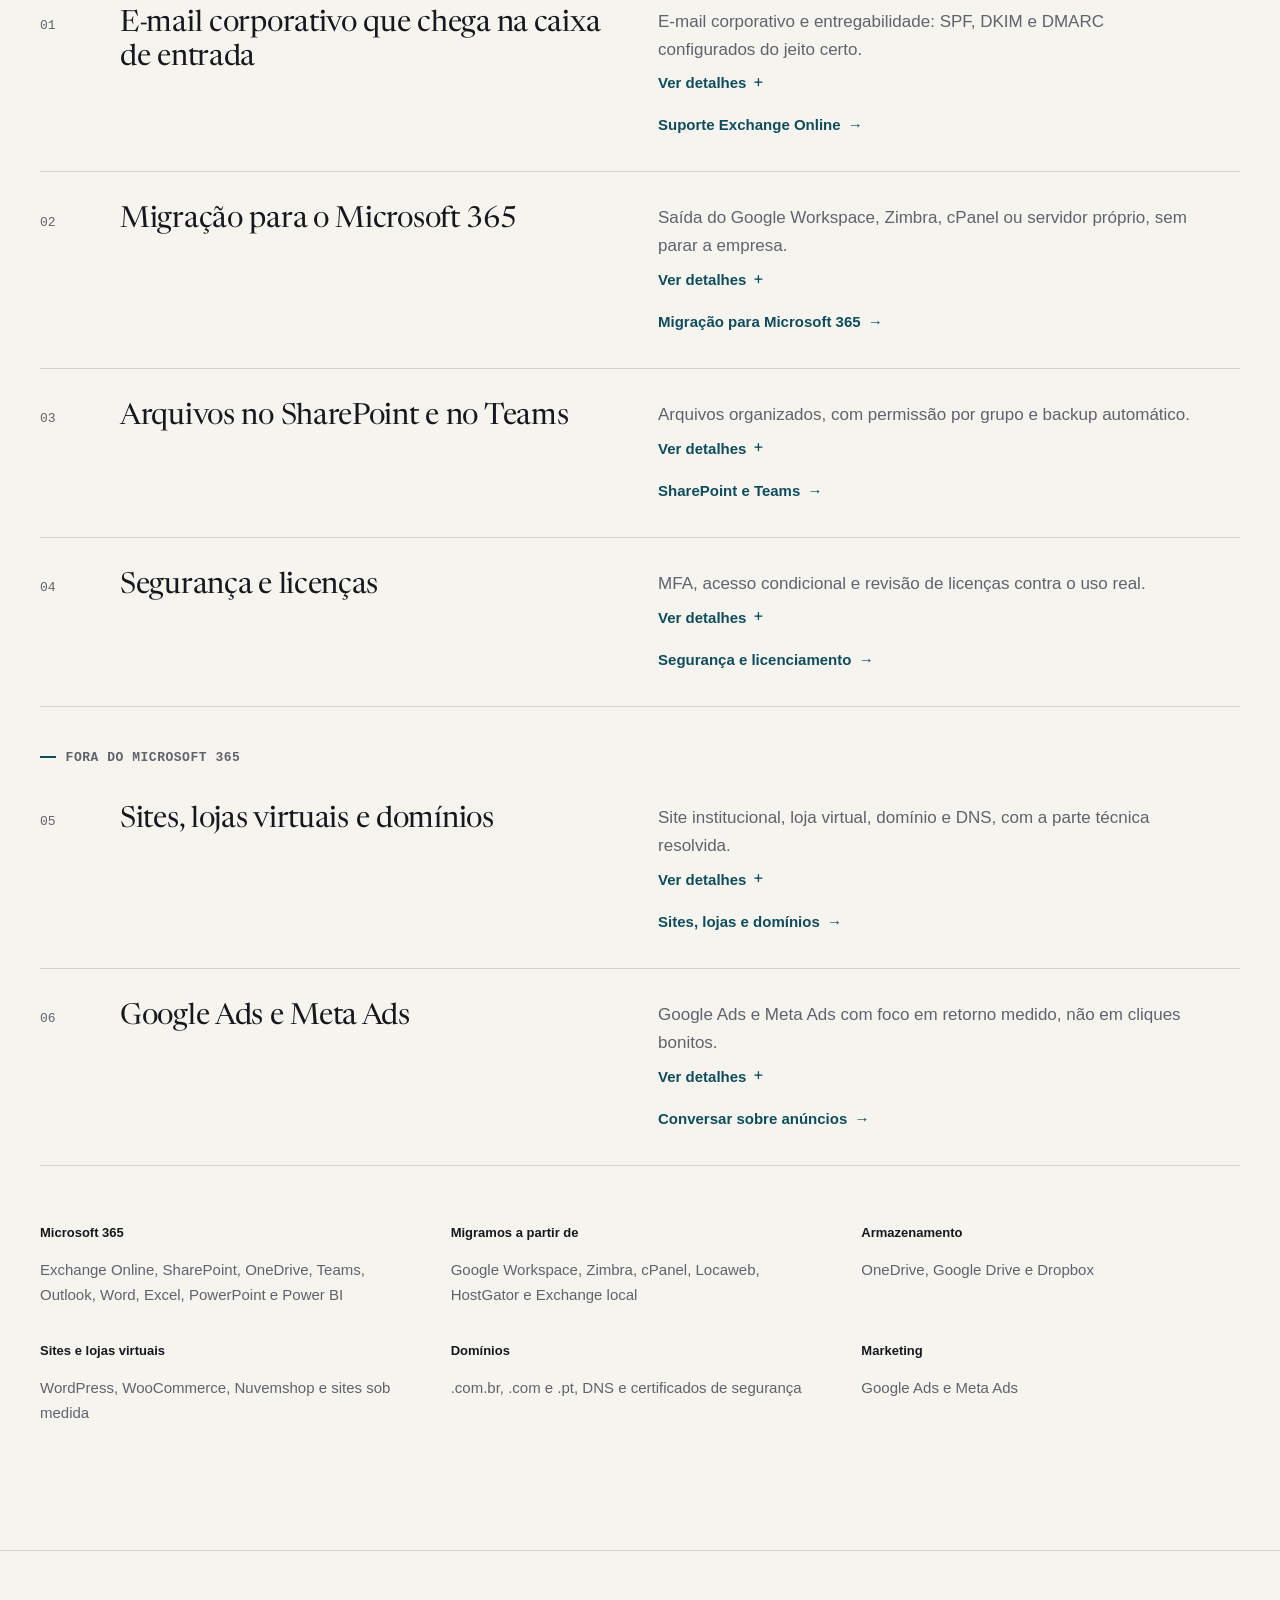
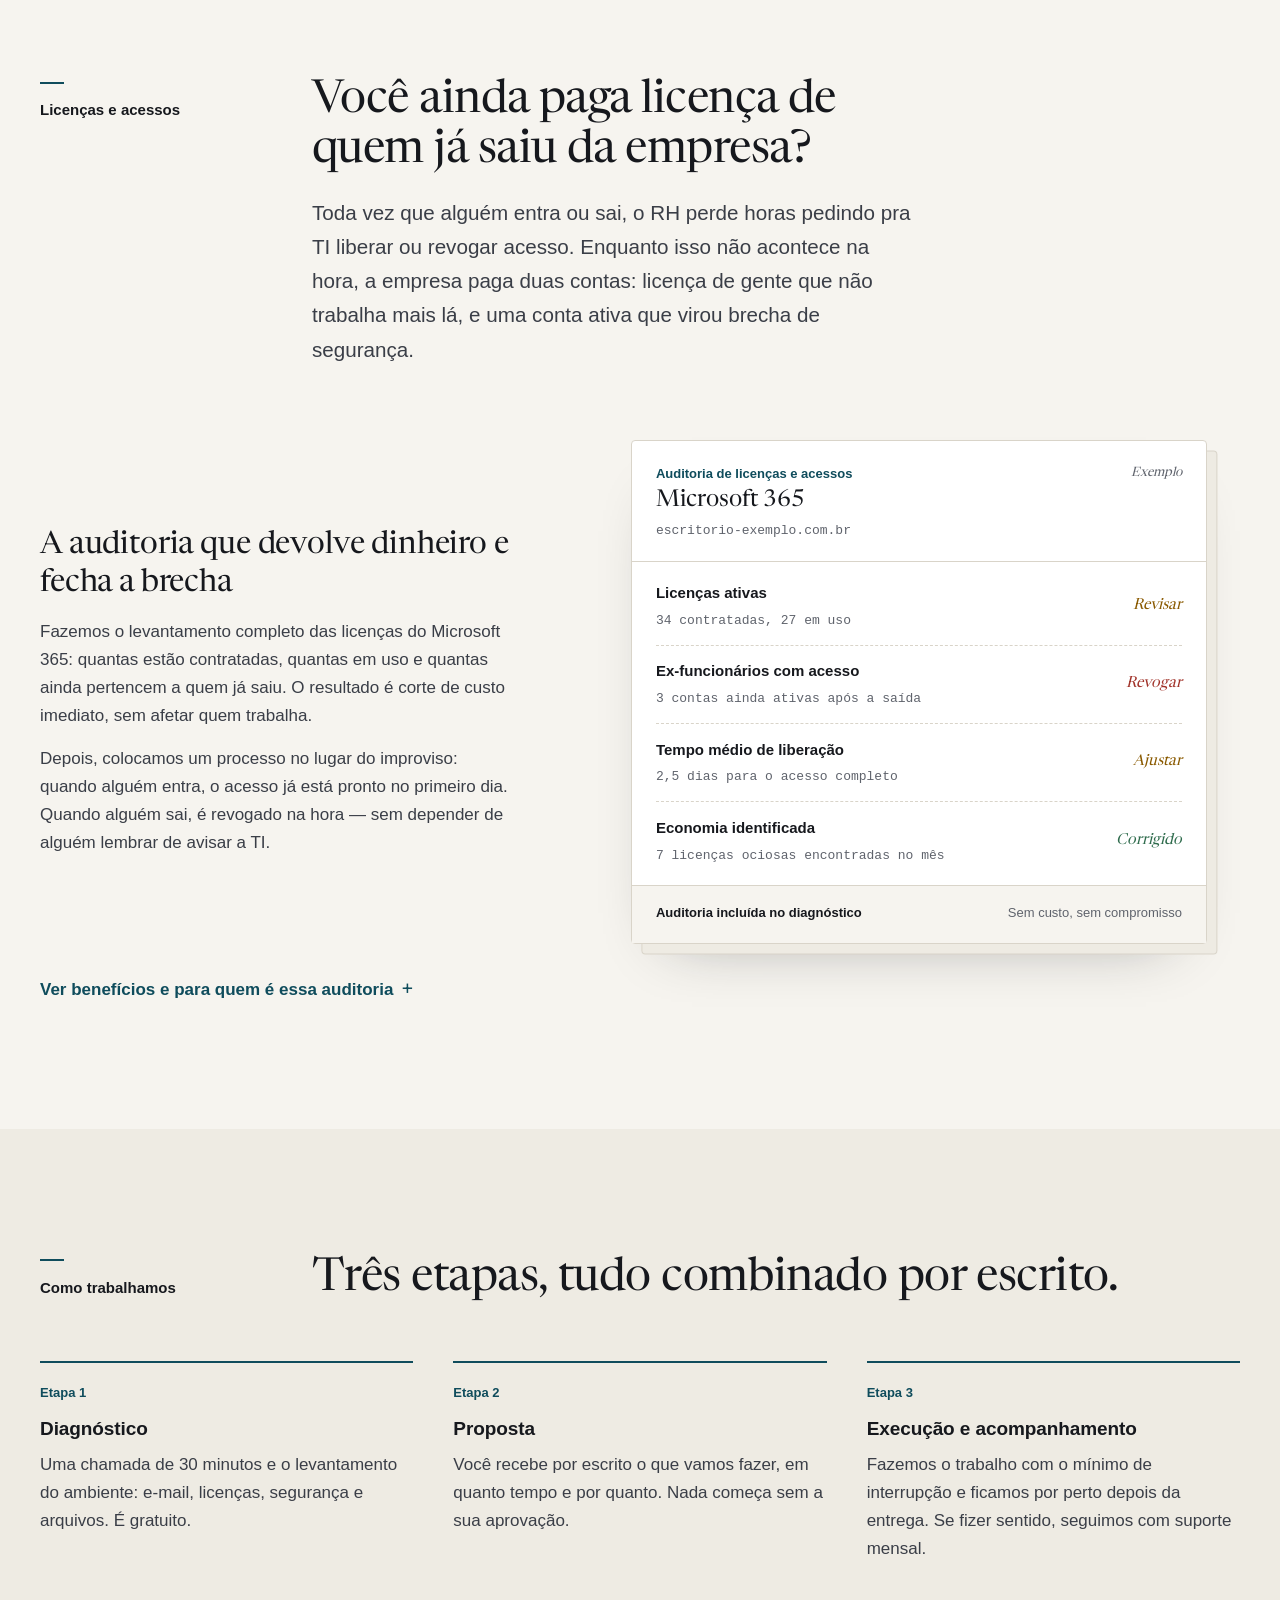
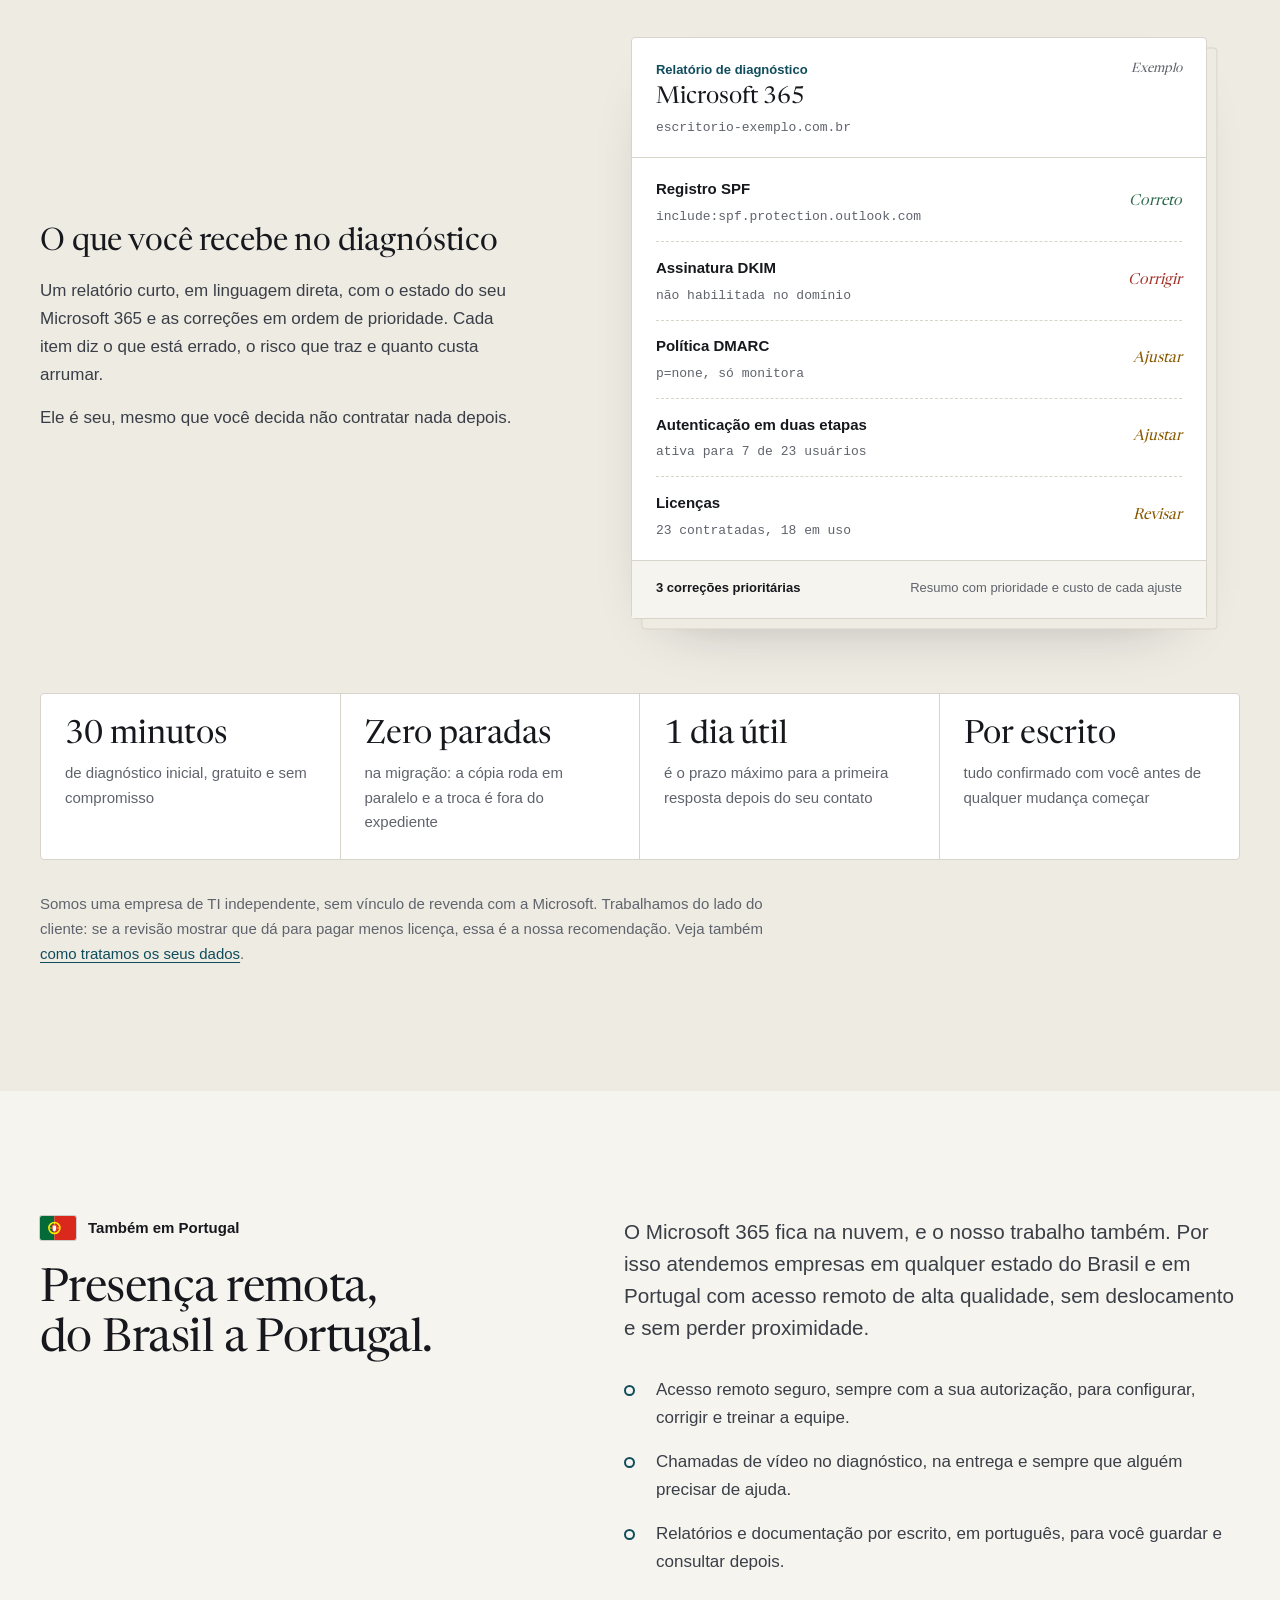
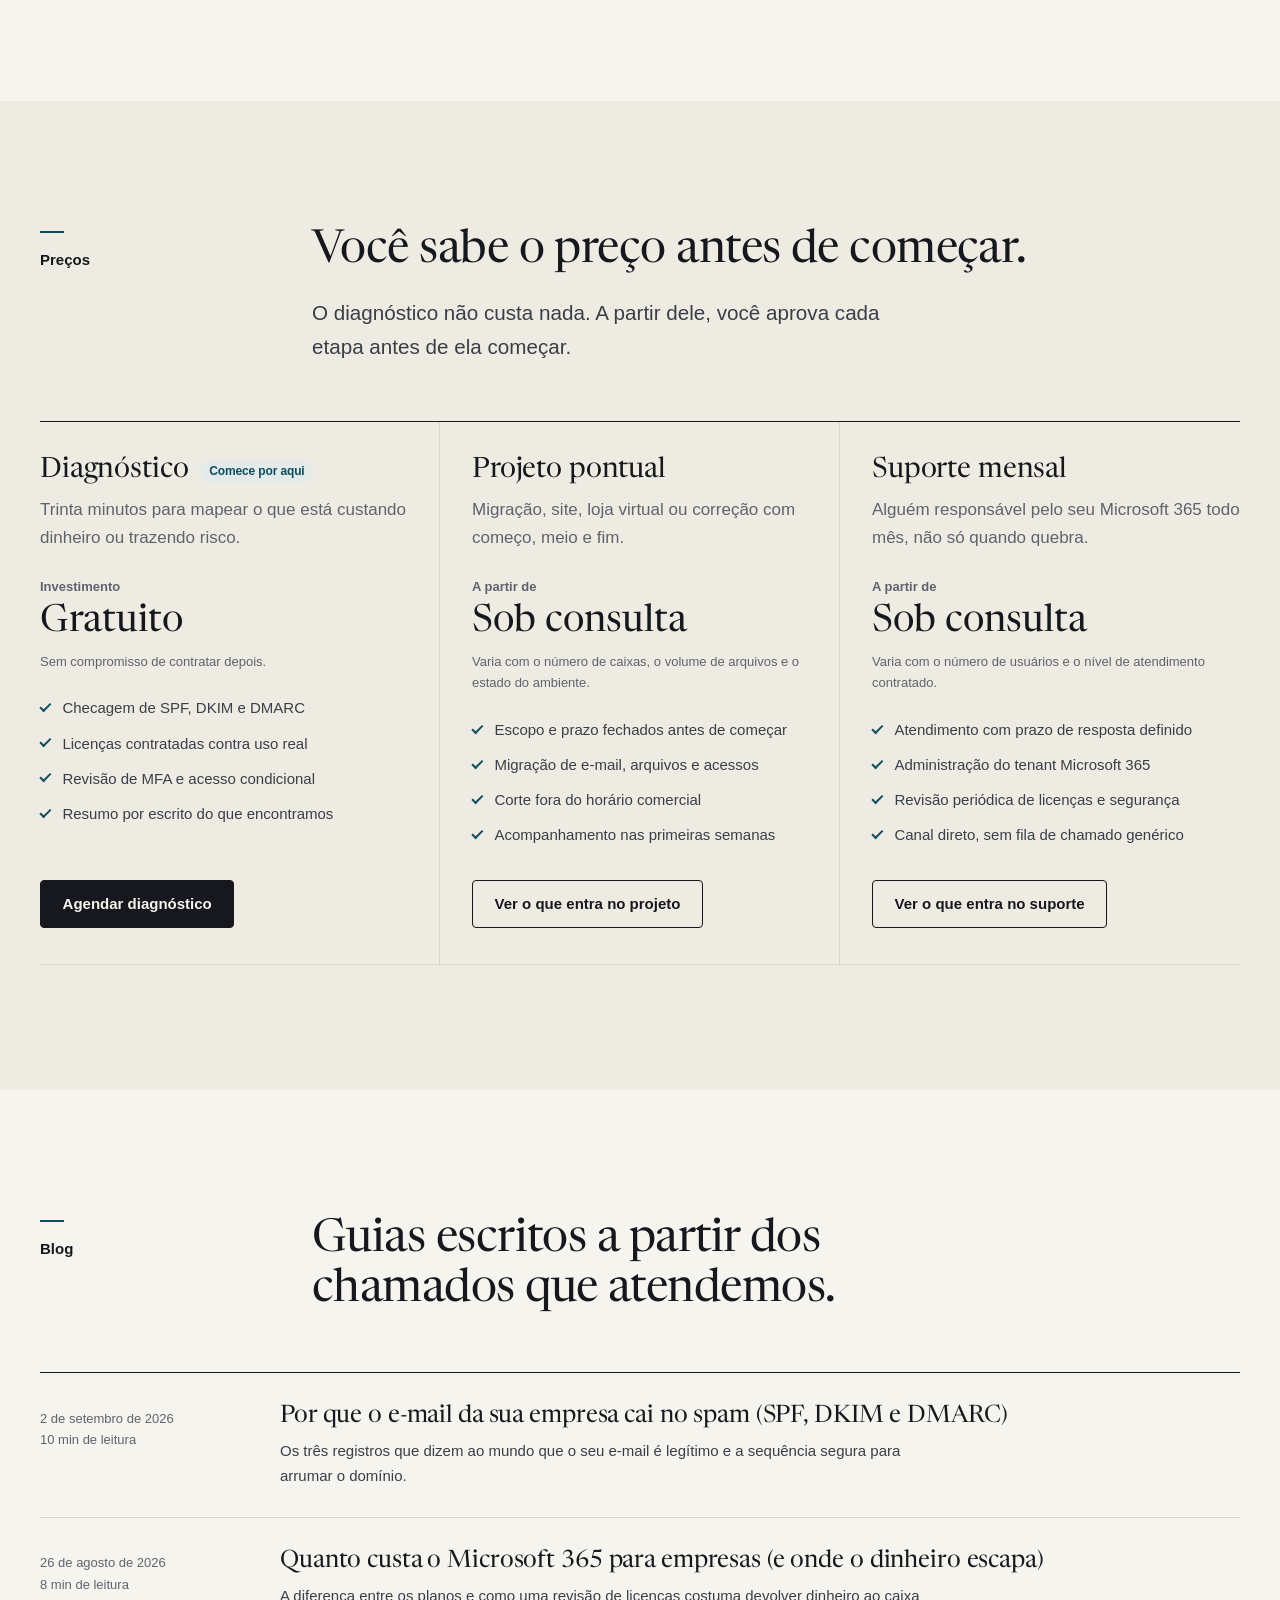
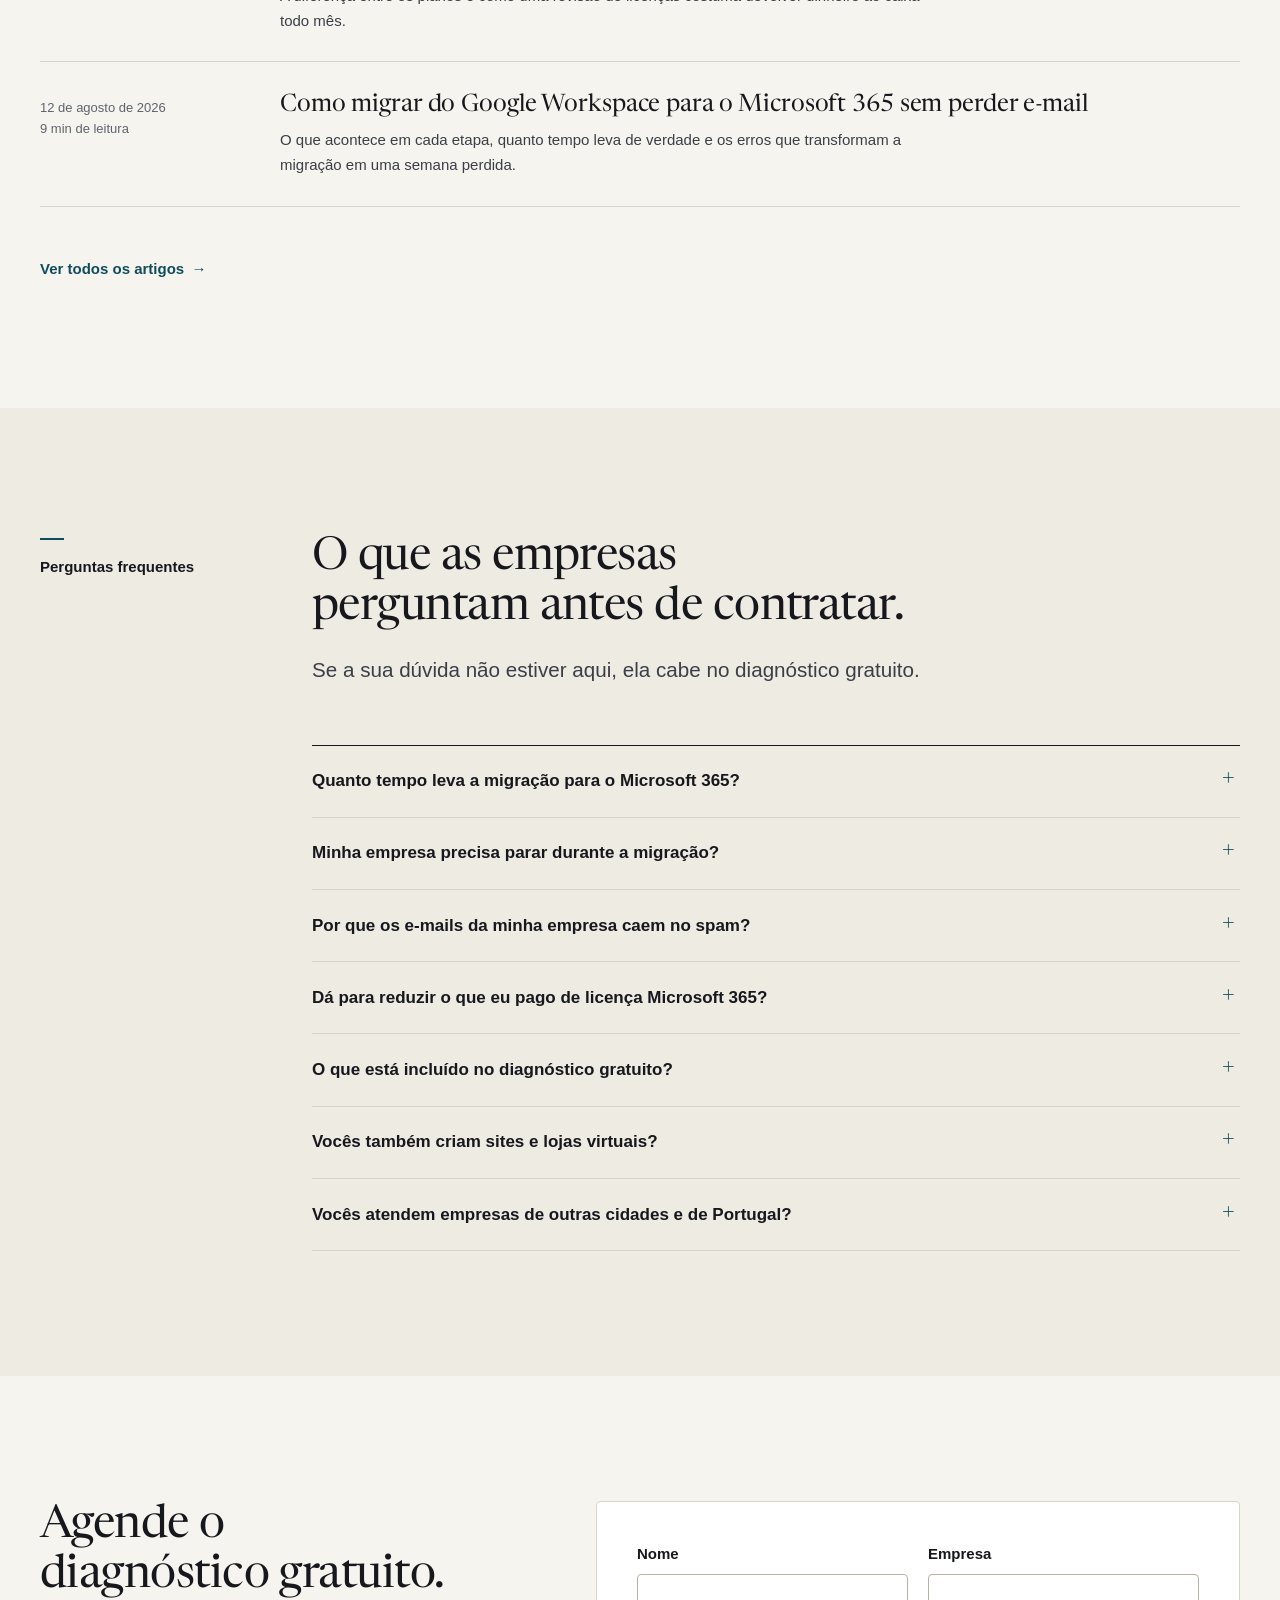
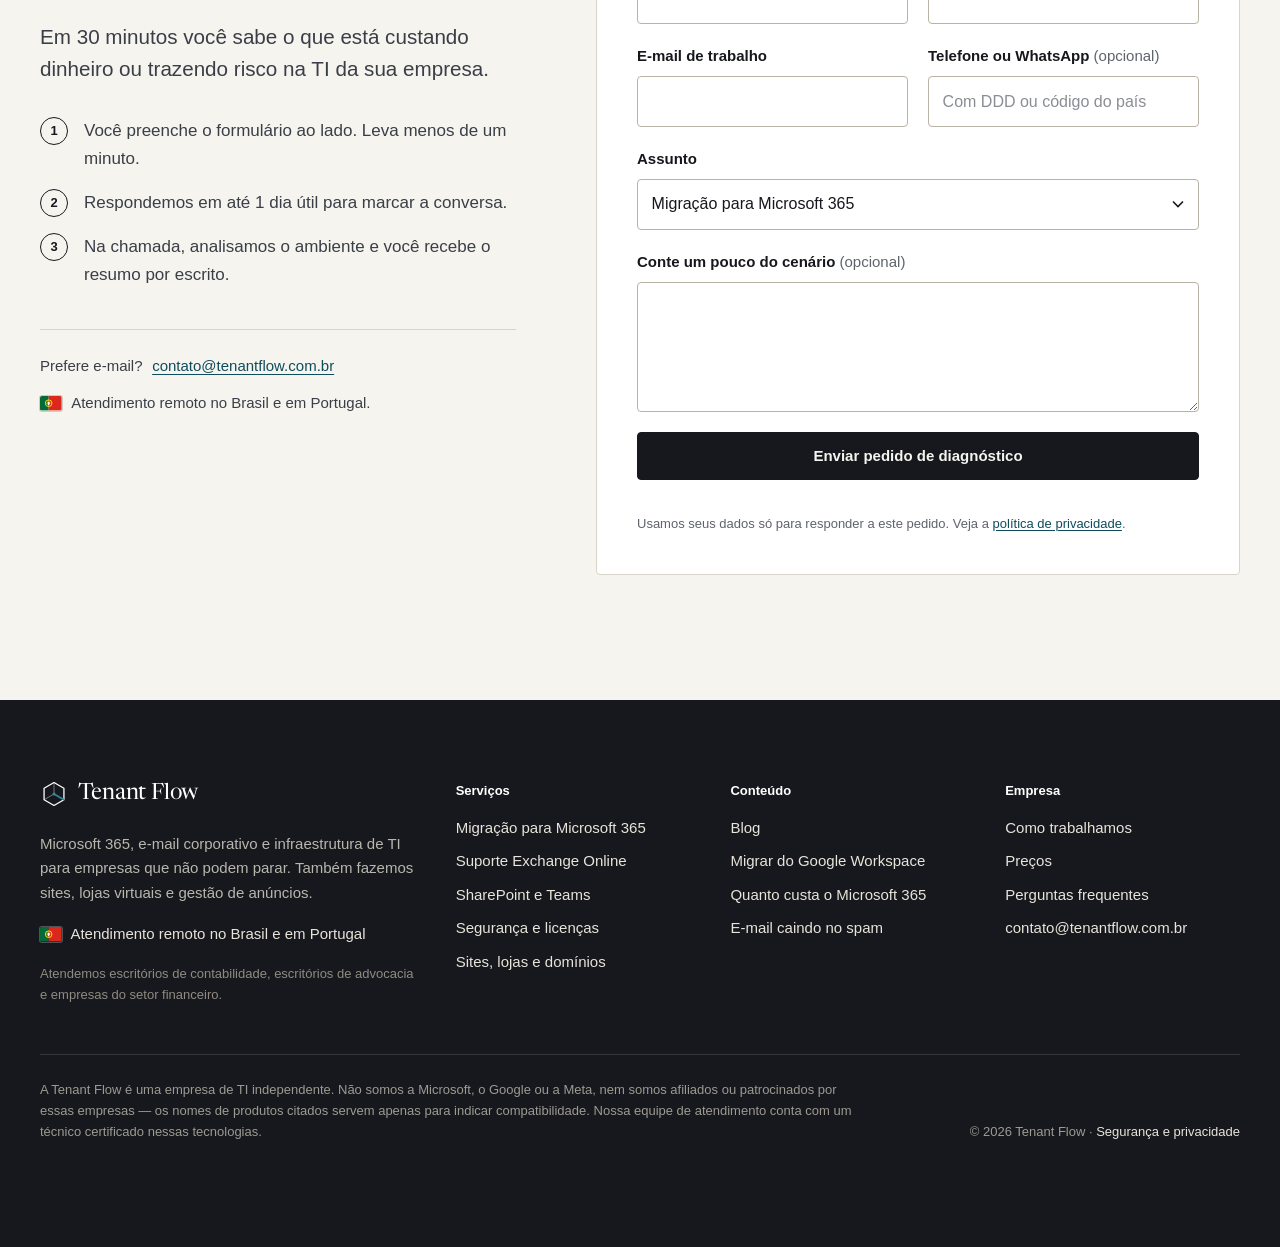
==== commit bf21ede2: "Deixa os cards de relatorio mais editoriais (tira bolinha de status e selo tipo app)" ====
--- a/index.html
+++ b/index.html
@@ -25,8 +25,8 @@
   <link rel="icon" href="/favicon.svg" type="image/svg+xml">
   <link rel="apple-touch-icon" href="/apple-touch-icon.png">
   <link rel="preload" href="/assets/newsreader-display.woff2" as="font" type="font/woff2" crossorigin>
-  <link rel="stylesheet" href="/assets/site.css?v=20261025a">
-  <script src="/assets/site.js?v=20261025a" defer></script>
+  <link rel="stylesheet" href="/assets/site.css?v=20261025b">
+  <script src="/assets/site.js?v=20261025b" defer></script>
 
   <script type="application/ld+json">{"@context":"https://schema.org","@type":"Organization","@id":"https://tenantflow.com.br/#organization","name":"Tenant Flow","url":"https://tenantflow.com.br/","email":"contato@tenantflow.com.br","logo":{"@type":"ImageObject","url":"https://tenantflow.com.br/assets/logo-tenant-flow.png","width":512,"height":512},"description":"Empresa de TI para pequenas e médias empresas: Microsoft 365, e-mail corporativo, segurança, sites, lojas virtuais, administração de domínios e gestão de anúncios.","areaServed":[{"@type":"Country","name":"Brasil"},{"@type":"Country","name":"Portugal"}],"knowsAbout":["Microsoft 365","Exchange Online","SharePoint Online","Microsoft Teams","OneDrive","Segurança da informação","Licenciamento Microsoft","Criação de sites","Lojas virtuais","Registro e administração de domínios","DNS","Google Ads","Meta Ads"],"contactPoint":[{"@type":"ContactPoint","contactType":"vendas","email":"contato@tenantflow.com.br","availableLanguage":["Portuguese"],"areaServed":["BR","PT"]}]}</script>
   <script type="application/ld+json">{"@context":"https://schema.org","@type":"WebSite","@id":"https://tenantflow.com.br/#website","url":"https://tenantflow.com.br/","name":"Tenant Flow","inLanguage":"pt-BR","publisher":{"@id":"https://tenantflow.com.br/#organization"}}</script>
--- a/assets/site.css
+++ b/assets/site.css
@@ -399,19 +399,12 @@
 
 .status {
   display: inline-flex;
-  align-items: center;
-  gap: 0.4rem;
-  font-size: var(--fs-xs);
-  font-weight: 600;
+  align-items: baseline;
+  font-family: var(--font-serif);
+  font-style: italic;
+  font-size: var(--fs-small);
+  font-weight: 400;
   white-space: nowrap;
-}
-
-.status::before {
-  content: "";
-  width: 0.5rem;
-  height: 0.5rem;
-  border-radius: 50%;
-  background: currentColor;
 }
 
 .status--ok { color: var(--ok); }
@@ -2355,10 +2348,9 @@
 
 .report__tag {
   flex: none;
-  padding: 0.2rem 0.5rem;
-  border: 1px solid var(--rule-strong);
-  border-radius: 999px;
-  font-size: 0.75rem;
+  font-family: var(--font-serif);
+  font-style: italic;
+  font-size: 0.8rem;
   color: var(--ink-3);
 }
 
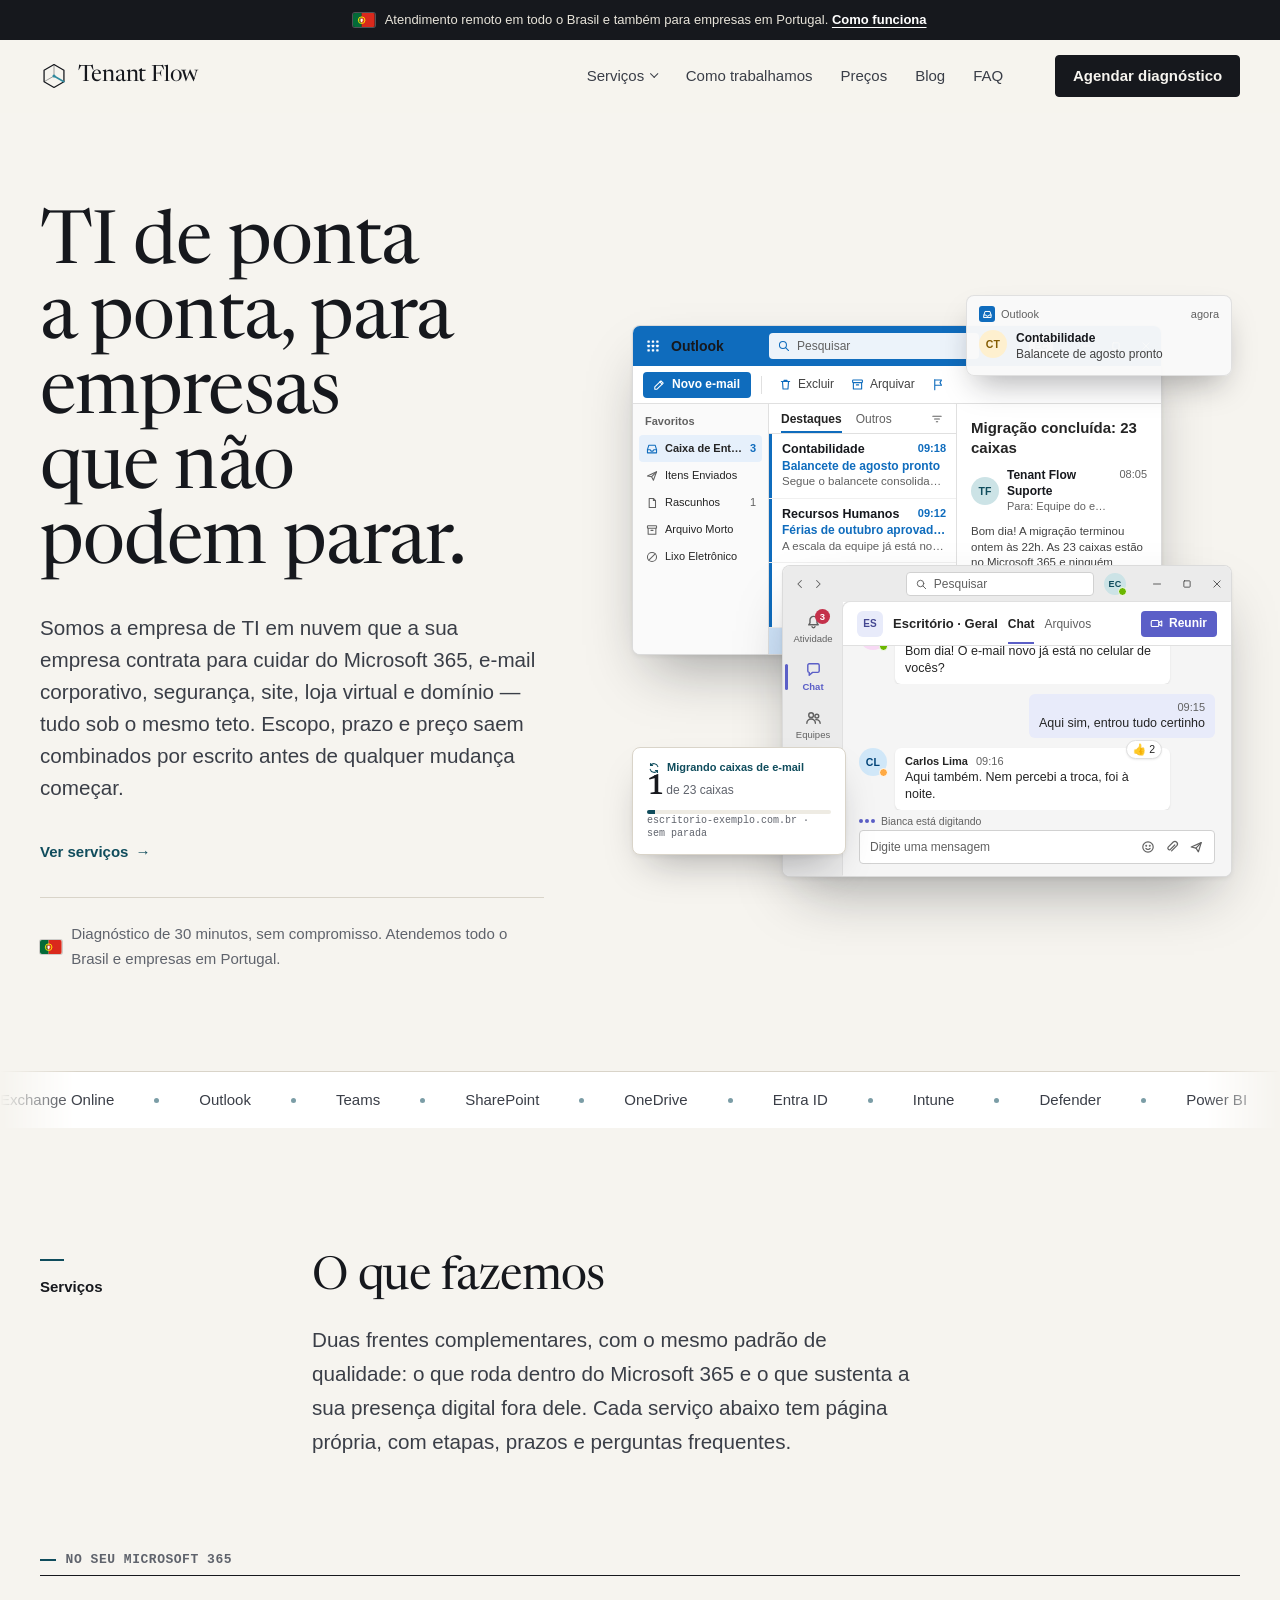
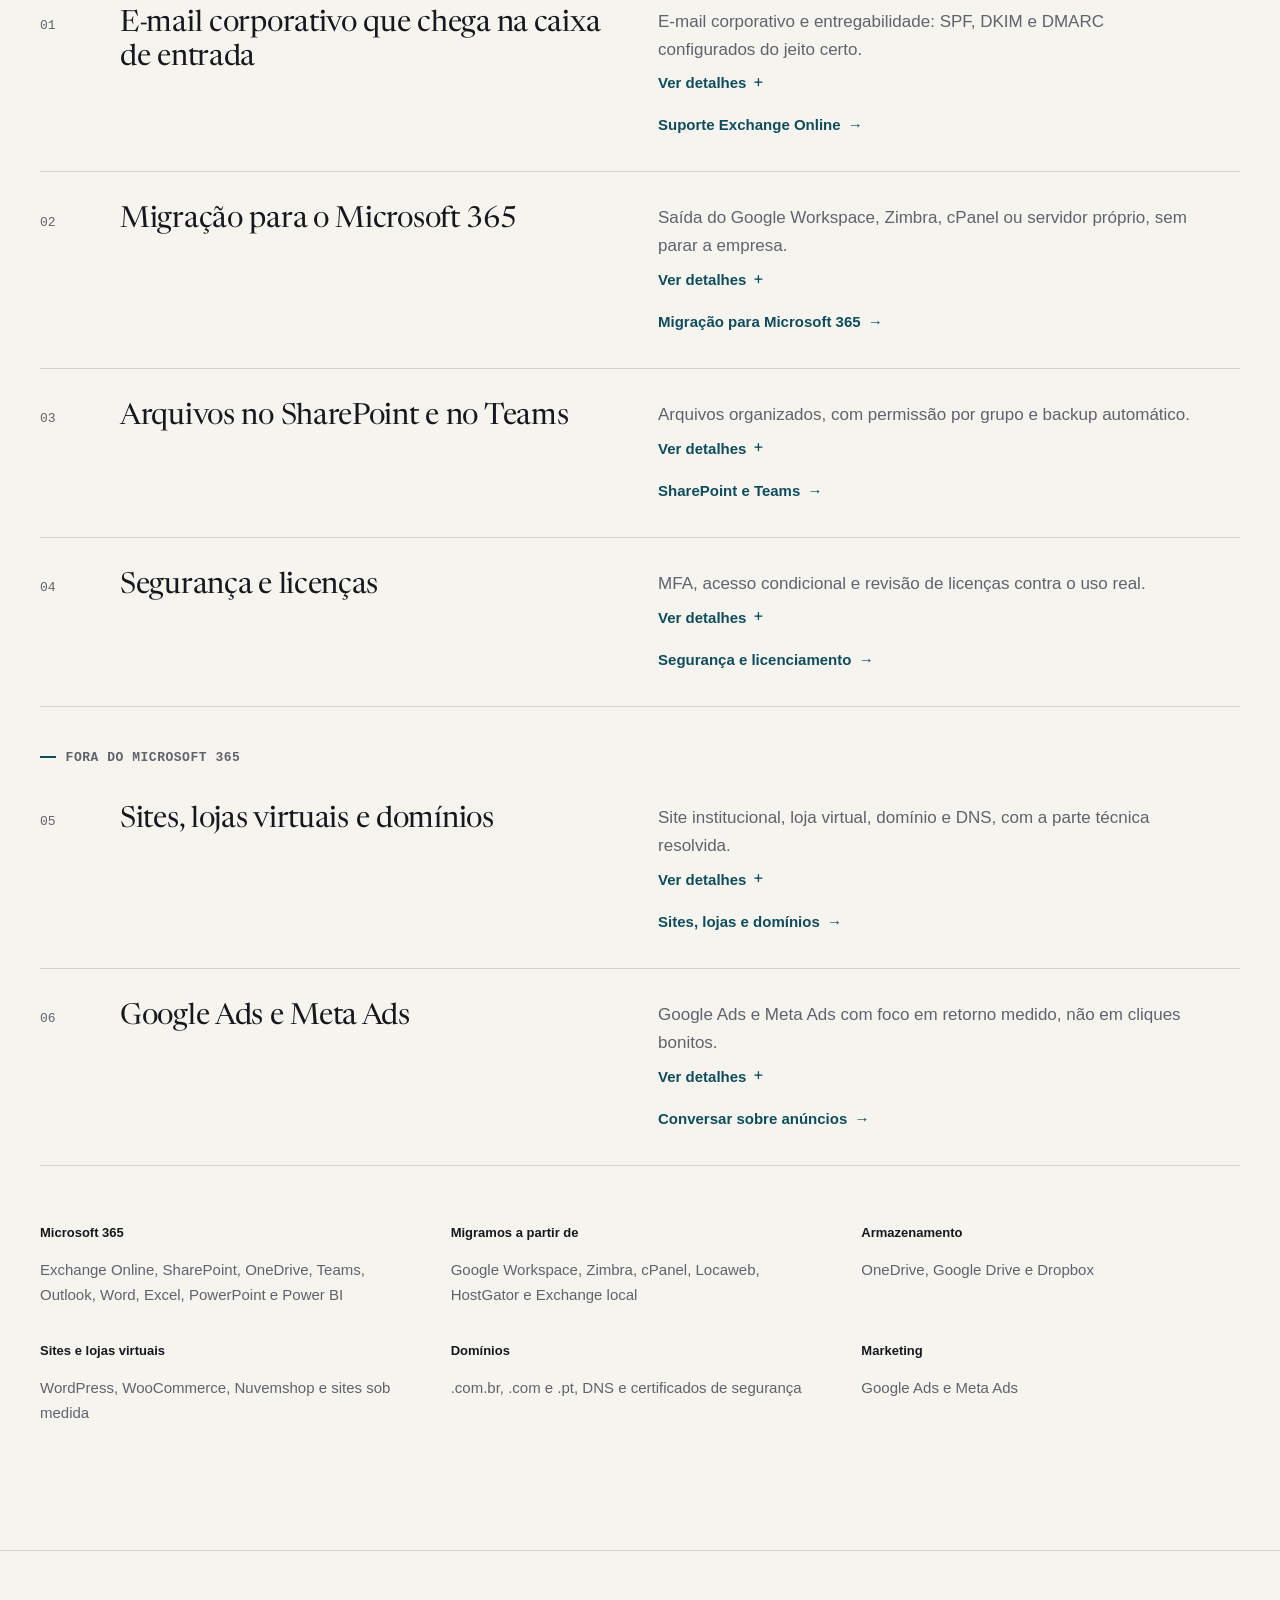
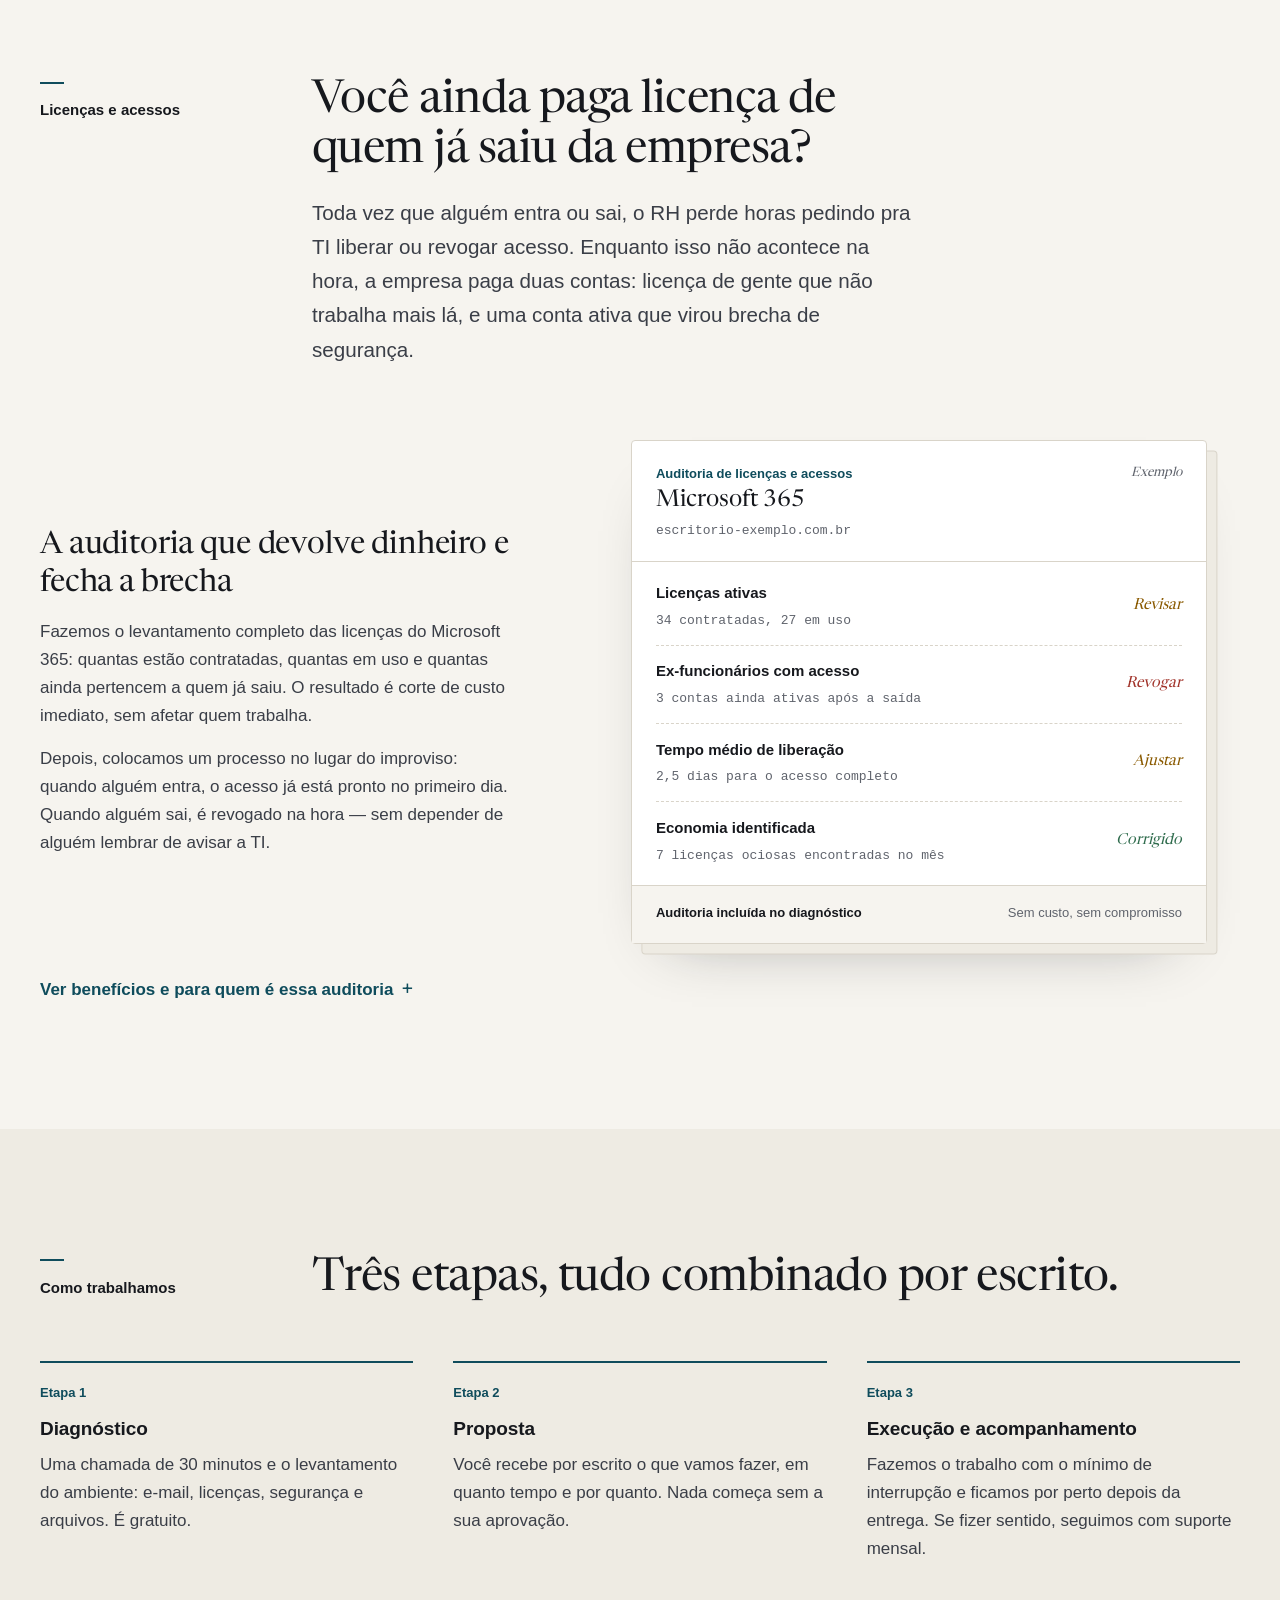
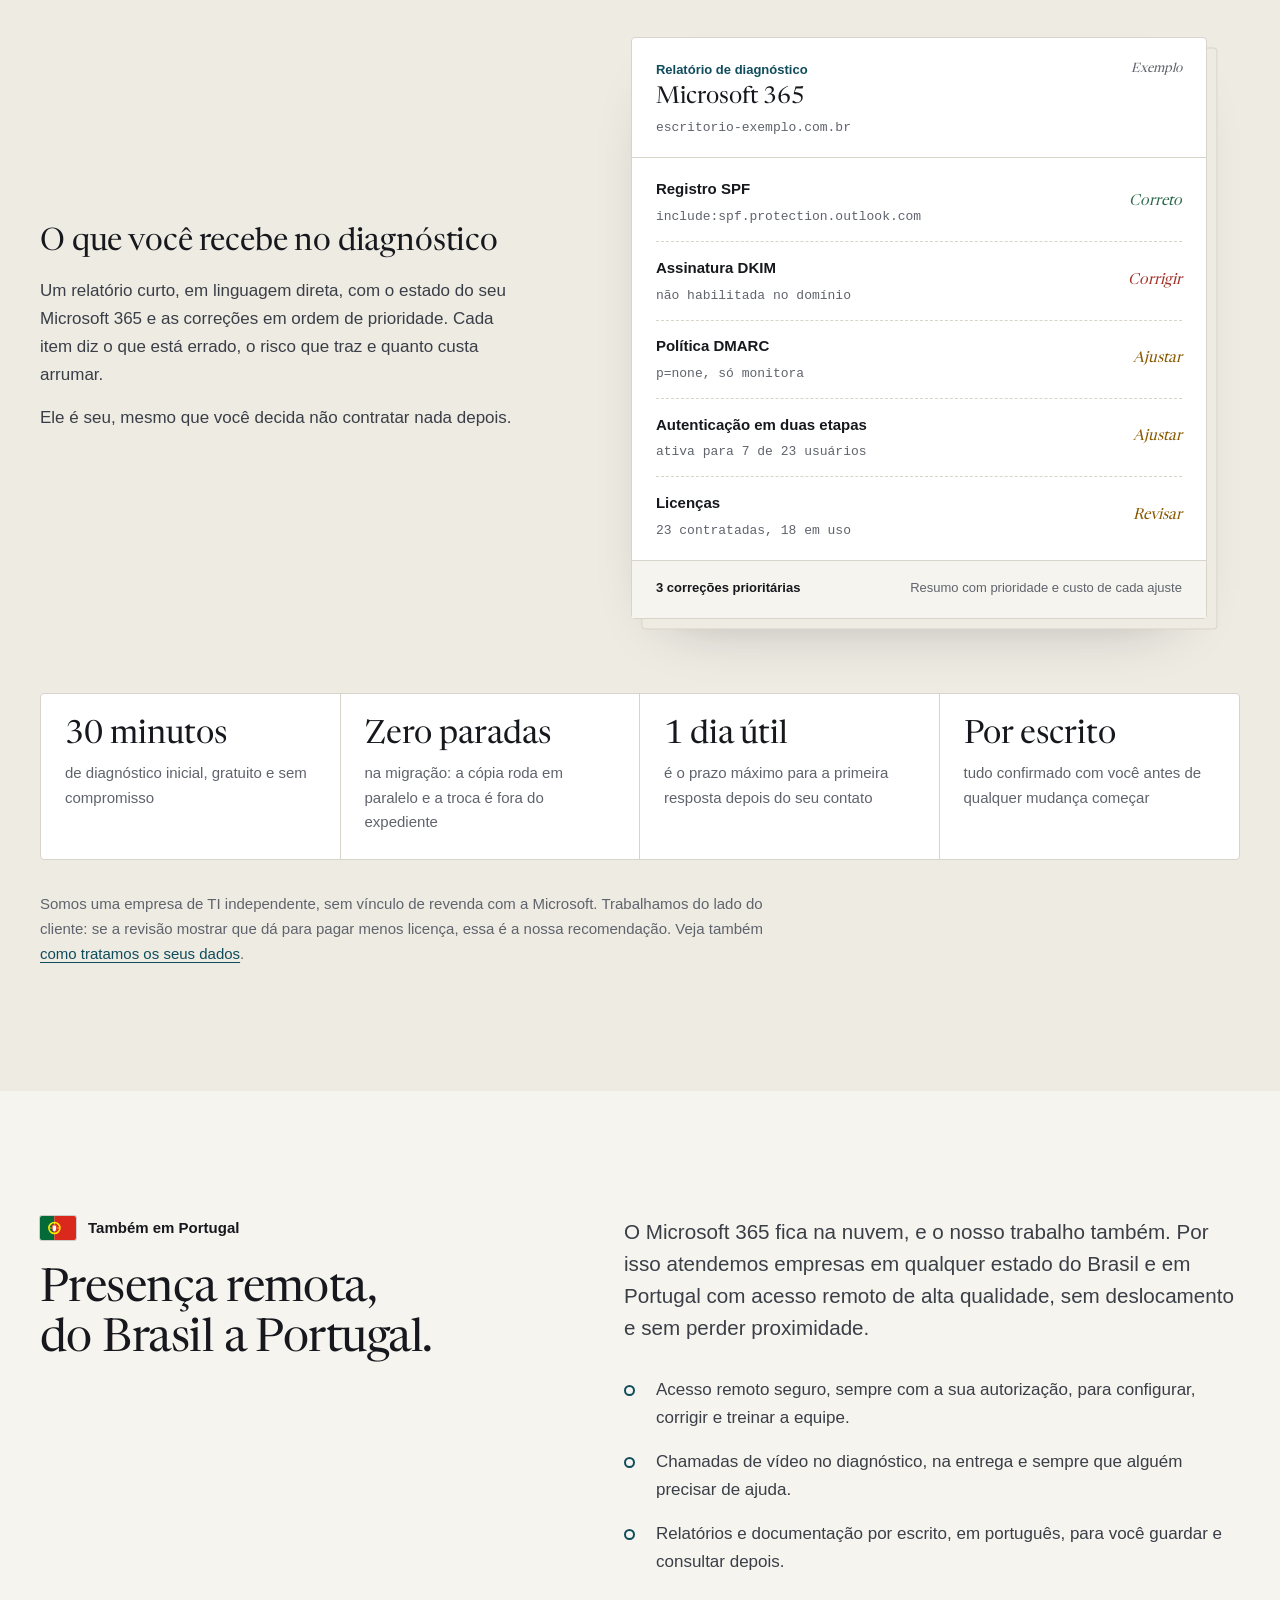
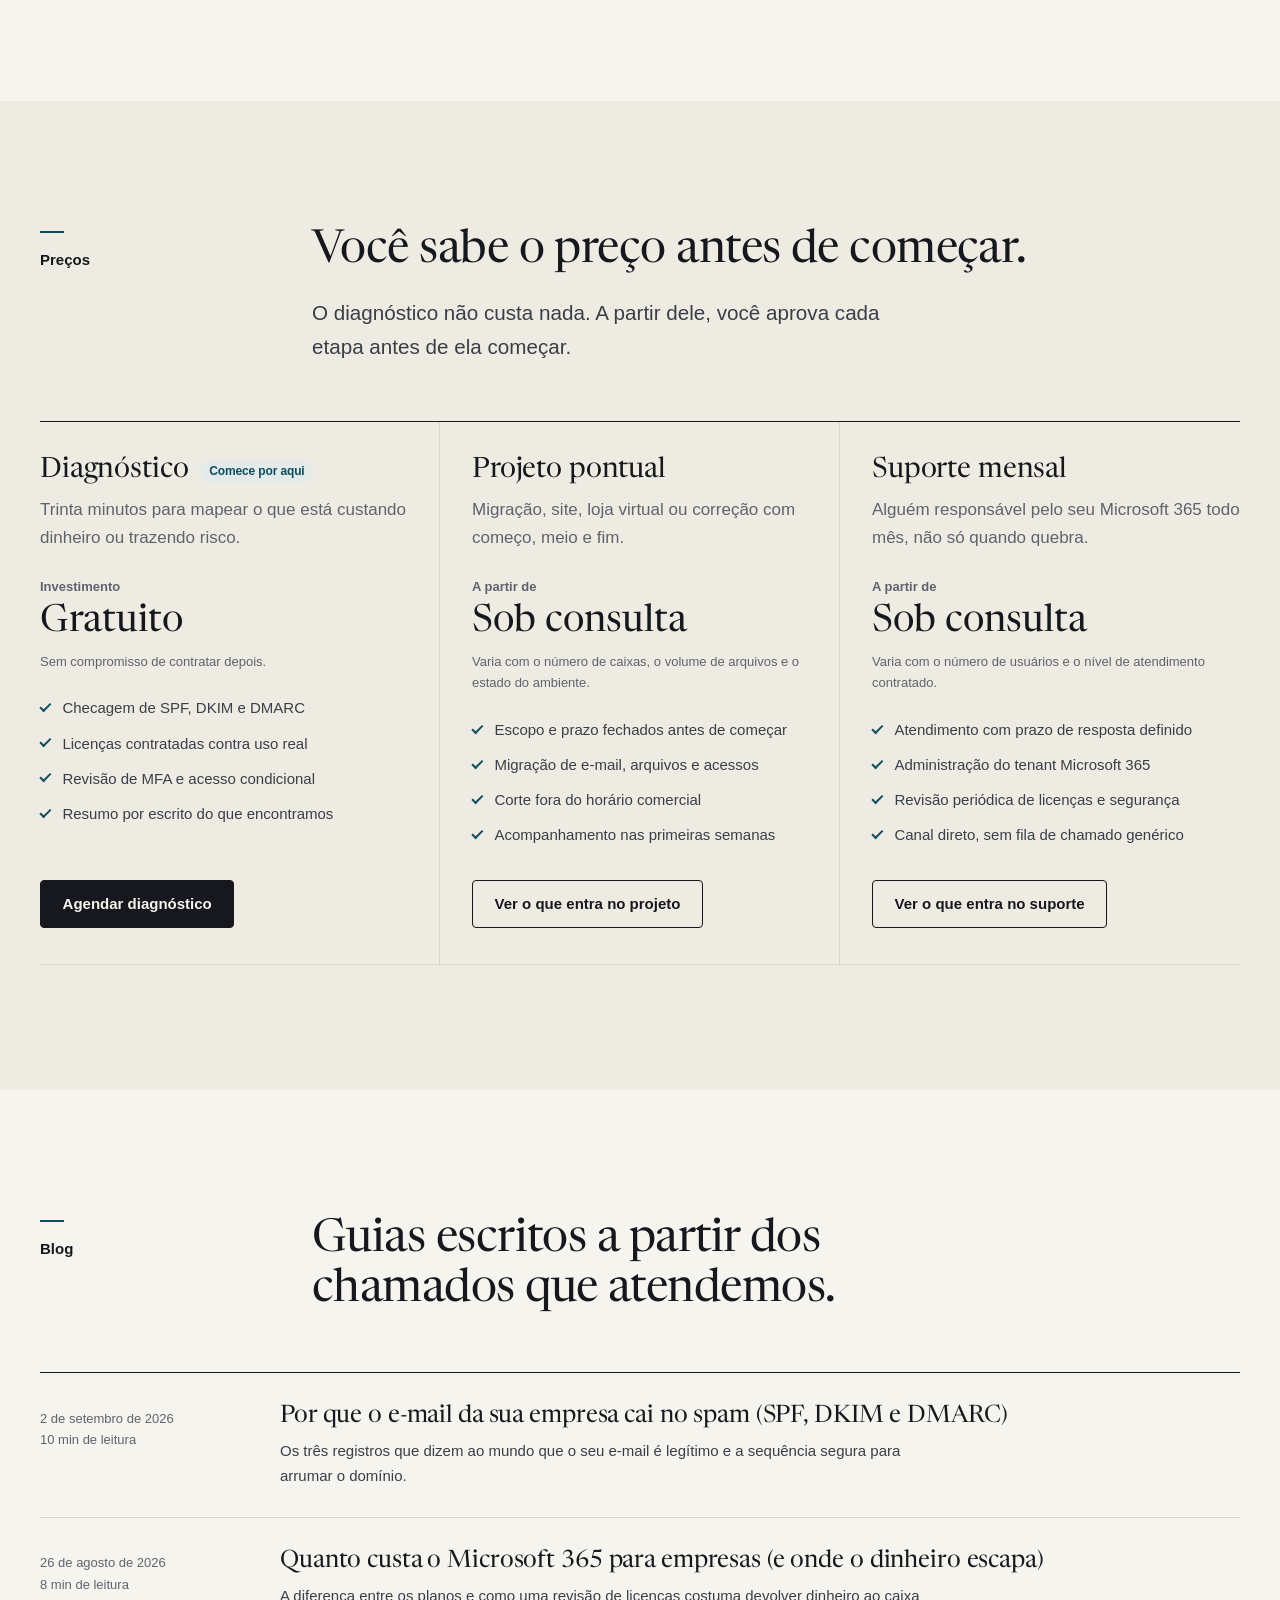
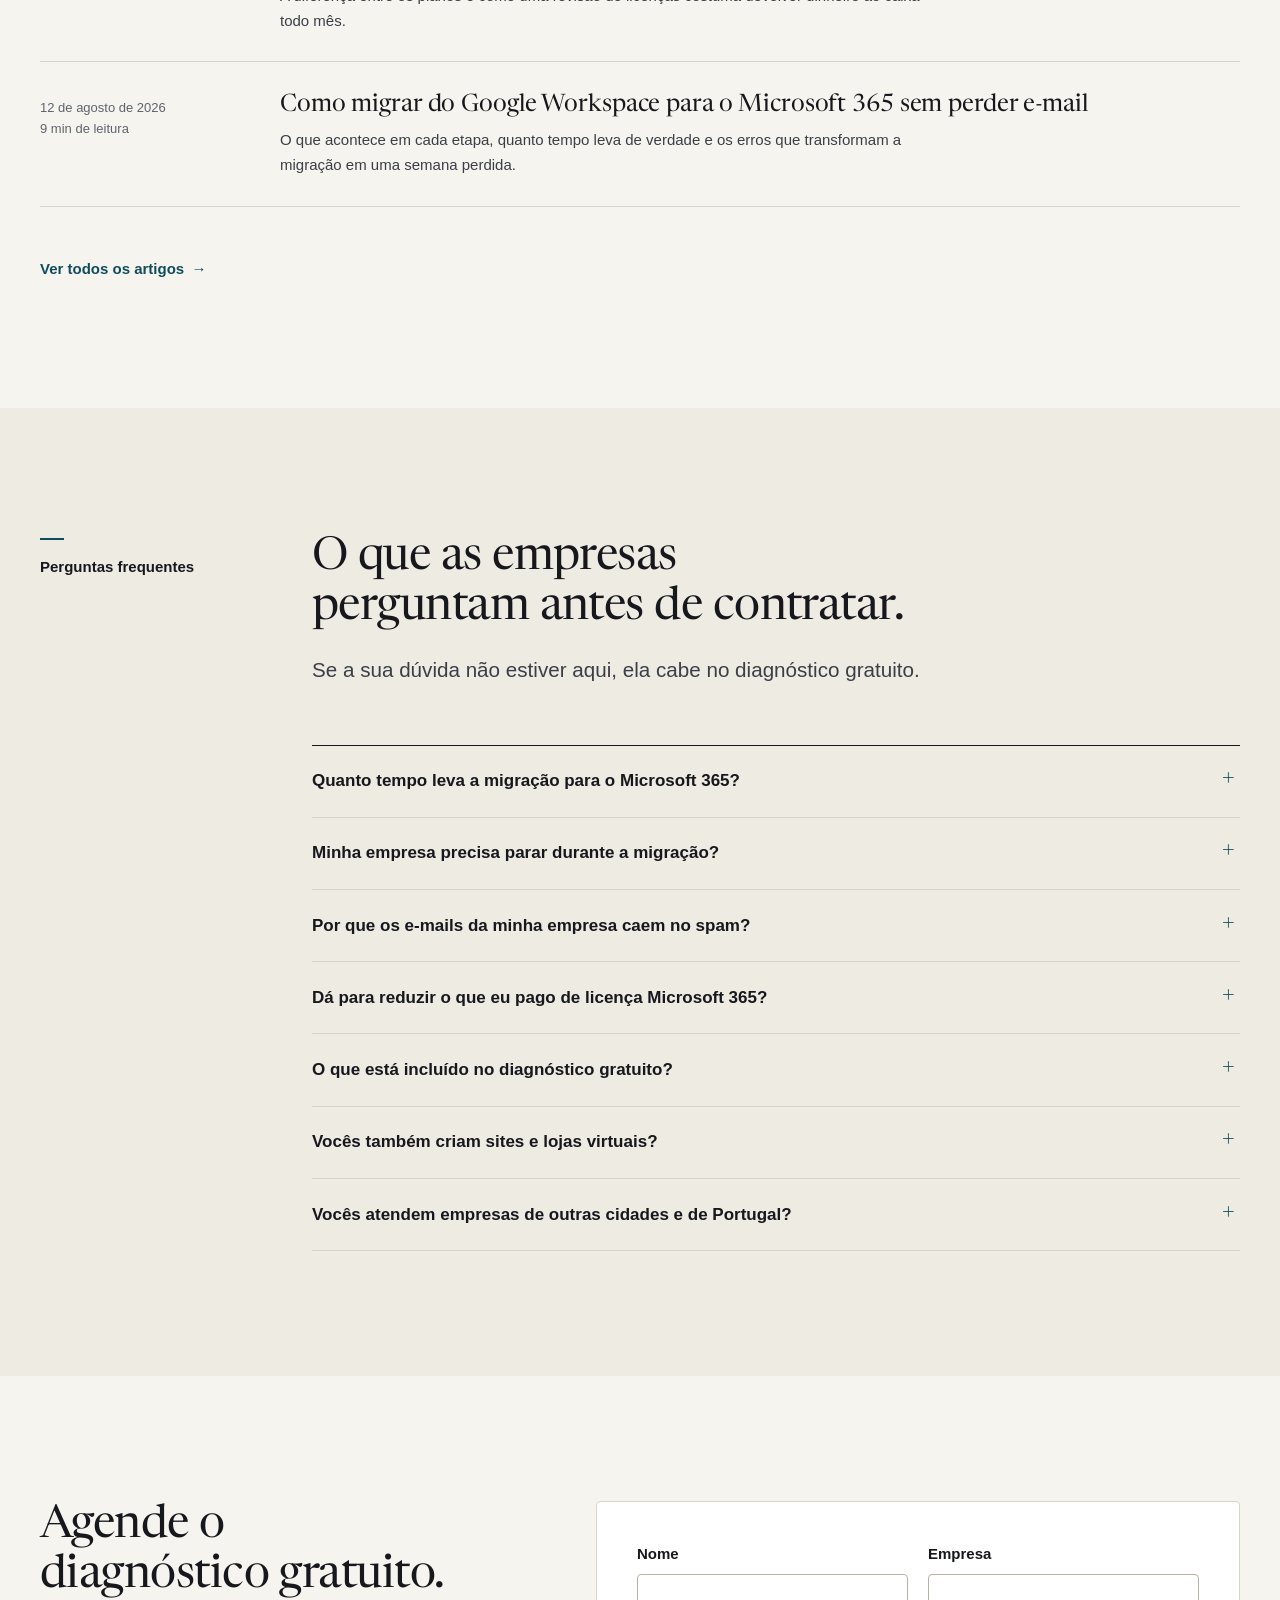
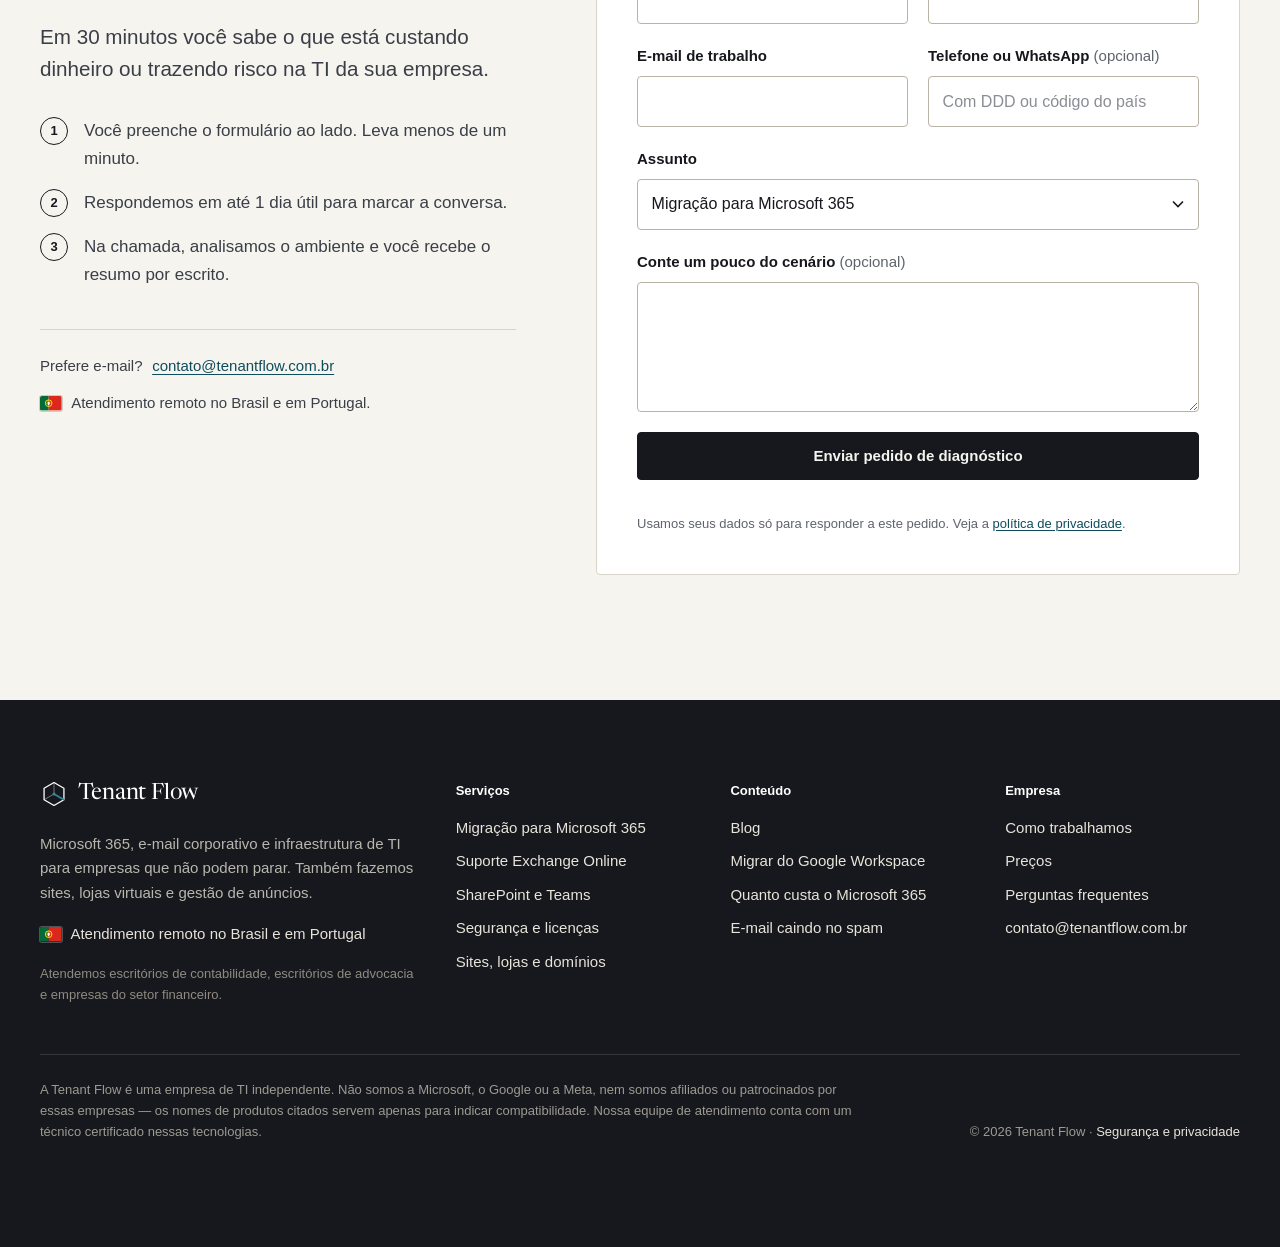
==== commit 004823ff: "Adiciona barra de CTA fixa no rodape do mobile (Agendar diagnostico sempre acessivel)" ====
--- a/index.html
+++ b/index.html
@@ -25,8 +25,8 @@
   <link rel="icon" href="/favicon.svg" type="image/svg+xml">
   <link rel="apple-touch-icon" href="/apple-touch-icon.png">
   <link rel="preload" href="/assets/newsreader-display.woff2" as="font" type="font/woff2" crossorigin>
-  <link rel="stylesheet" href="/assets/site.css?v=20261025b">
-  <script src="/assets/site.js?v=20261025b" defer></script>
+  <link rel="stylesheet" href="/assets/site.css?v=20261025c">
+  <script src="/assets/site.js?v=20261025c" defer></script>
 
   <script type="application/ld+json">{"@context":"https://schema.org","@type":"Organization","@id":"https://tenantflow.com.br/#organization","name":"Tenant Flow","url":"https://tenantflow.com.br/","email":"contato@tenantflow.com.br","logo":{"@type":"ImageObject","url":"https://tenantflow.com.br/assets/logo-tenant-flow.png","width":512,"height":512},"description":"Empresa de TI para pequenas e médias empresas: Microsoft 365, e-mail corporativo, segurança, sites, lojas virtuais, administração de domínios e gestão de anúncios.","areaServed":[{"@type":"Country","name":"Brasil"},{"@type":"Country","name":"Portugal"}],"knowsAbout":["Microsoft 365","Exchange Online","SharePoint Online","Microsoft Teams","OneDrive","Segurança da informação","Licenciamento Microsoft","Criação de sites","Lojas virtuais","Registro e administração de domínios","DNS","Google Ads","Meta Ads"],"contactPoint":[{"@type":"ContactPoint","contactType":"vendas","email":"contato@tenantflow.com.br","availableLanguage":["Portuguese"],"areaServed":["BR","PT"]}]}</script>
   <script type="application/ld+json">{"@context":"https://schema.org","@type":"WebSite","@id":"https://tenantflow.com.br/#website","url":"https://tenantflow.com.br/","name":"Tenant Flow","inLanguage":"pt-BR","publisher":{"@id":"https://tenantflow.com.br/#organization"}}</script>
--- a/assets/site.css
+++ b/assets/site.css
@@ -525,6 +525,47 @@
   display: none;
 }
 
+/* Barra de ação fixa no rodapé da tela: aparece só no celular, já que no
+   desktop o botão "Agendar diagnóstico" já fica sempre visível no cabeçalho
+   fixo. Sem brilho nem pulso — só garante que o CTA principal fique a um
+   toque de distância em qualquer parte da página. Fica escondida quando o
+   menu mobile está aberto, pra nunca mostrar dois botões ao mesmo tempo. */
+
+.mobile-cta-bar {
+  display: none;
+}
+
+@media (max-width: 47.9375rem) {
+  body {
+    padding-bottom: 4.5rem;
+  }
+
+  .mobile-cta-bar {
+    position: fixed;
+    left: 0;
+    right: 0;
+    bottom: 0;
+    z-index: 55;
+    display: flex;
+    align-items: center;
+    justify-content: center;
+    min-height: 3.25rem;
+    padding: 0.85rem 1rem calc(0.85rem + env(safe-area-inset-bottom));
+    background: var(--ink);
+    color: var(--paper);
+    border-top: 1px solid var(--rule-strong);
+    font-family: var(--font-sans);
+    font-size: var(--fs-small);
+    font-weight: 600;
+    text-decoration: none;
+    text-align: center;
+  }
+
+  .menu-open .mobile-cta-bar {
+    display: none;
+  }
+}
+
 /* 6. Faixa de aviso, cabeçalho e rodapé ------------------------------------ */
 
 .notice {
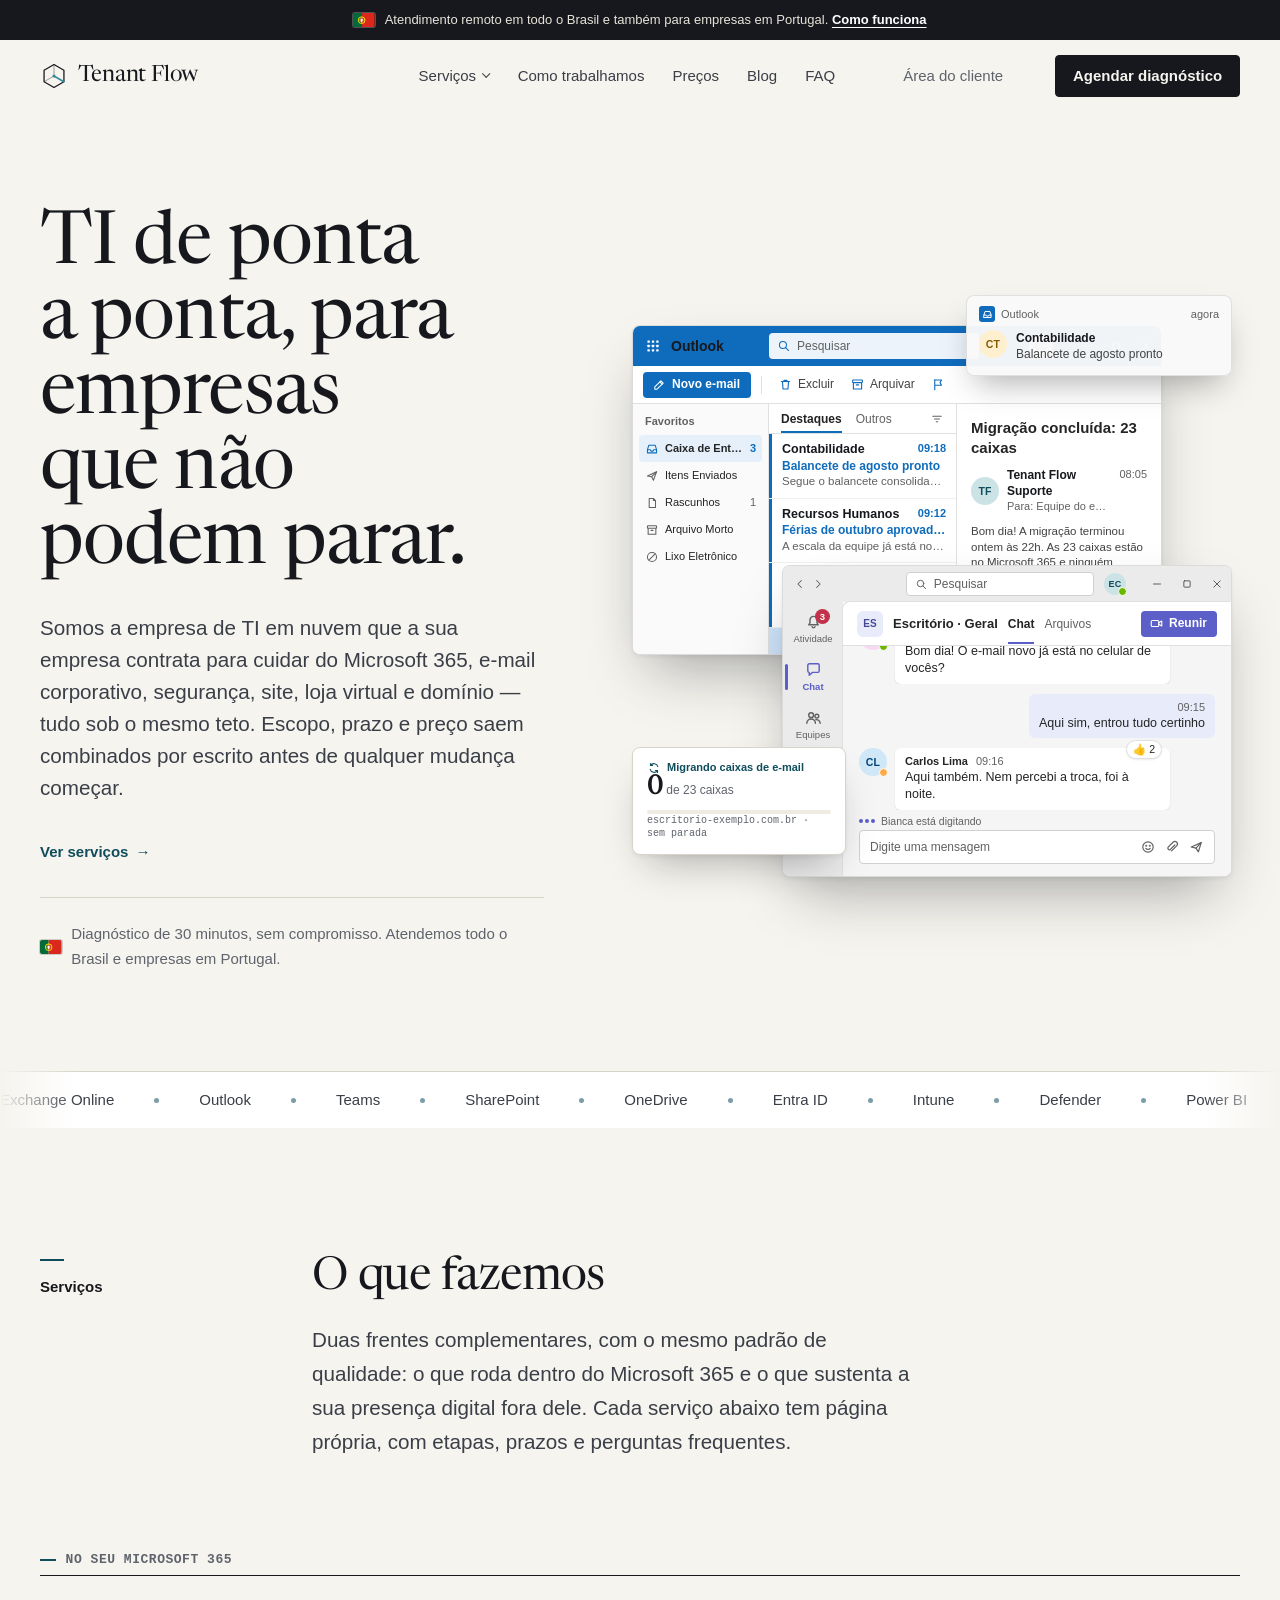
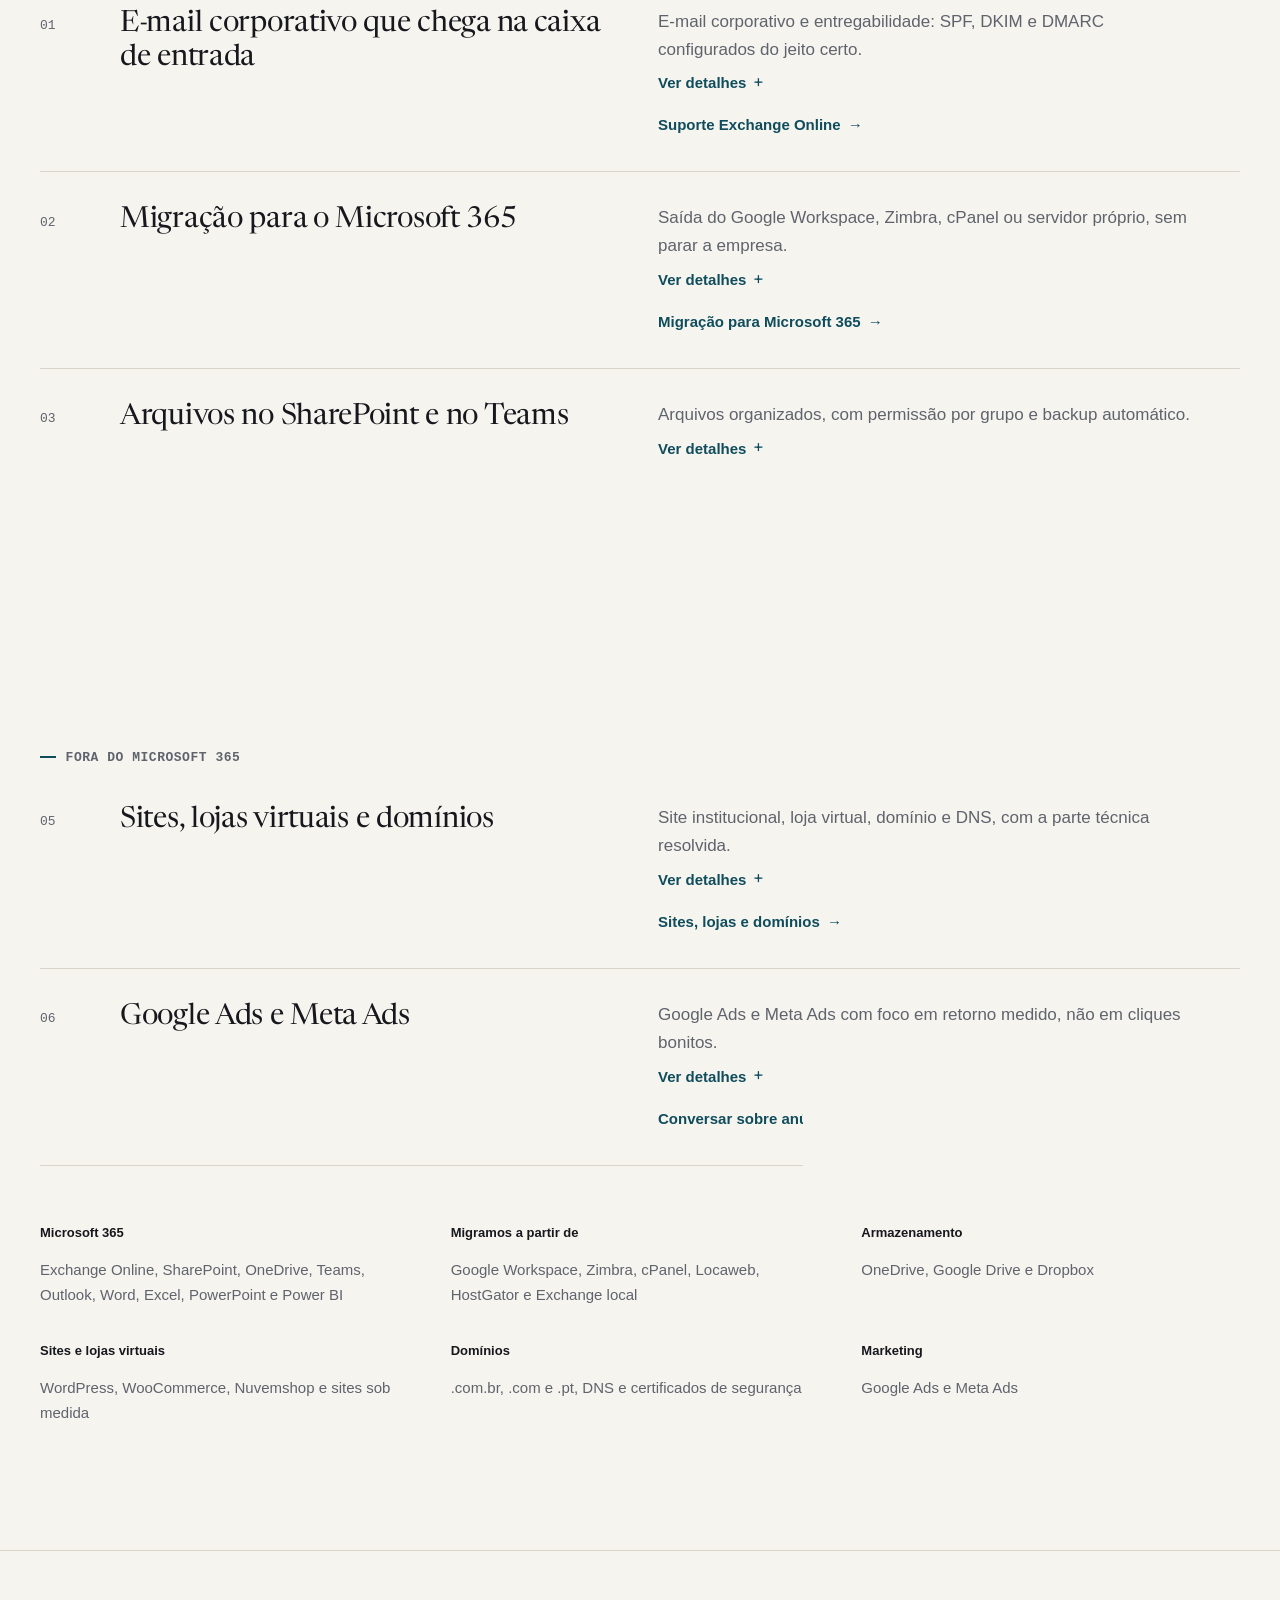
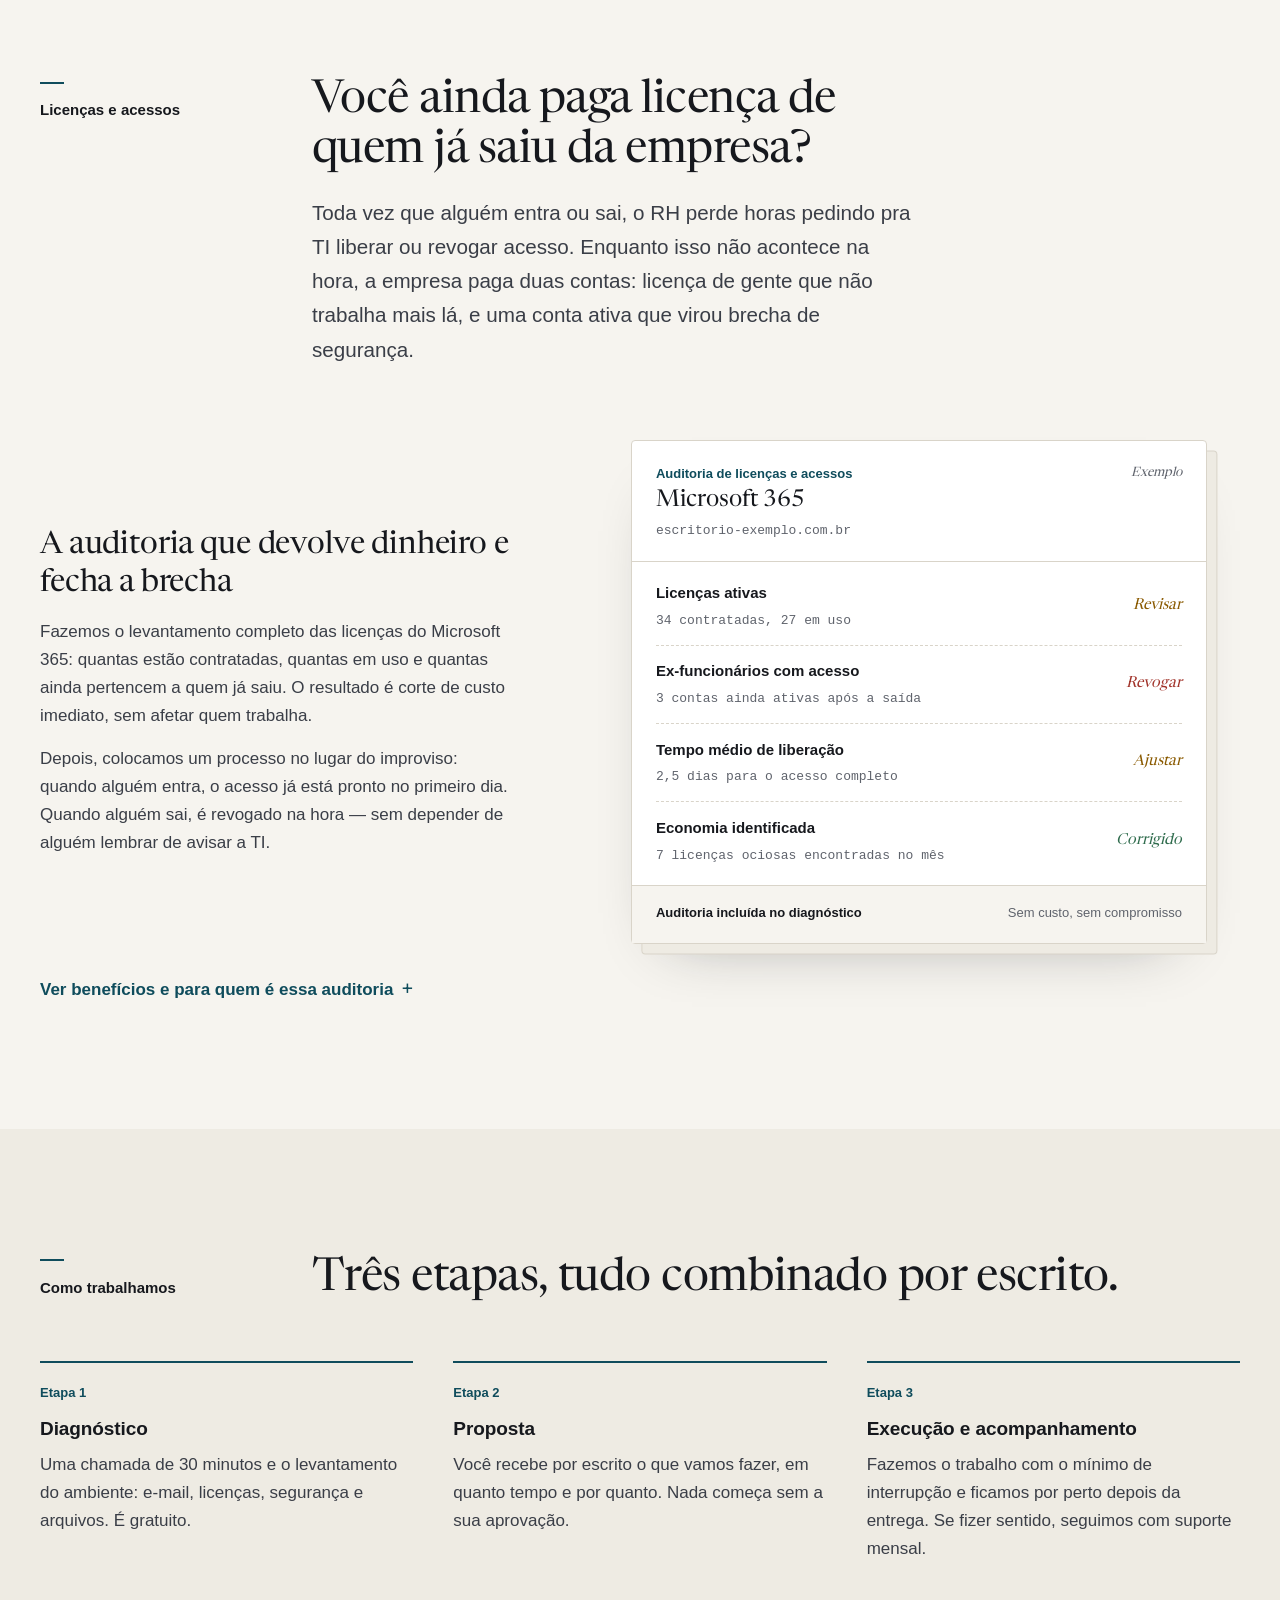
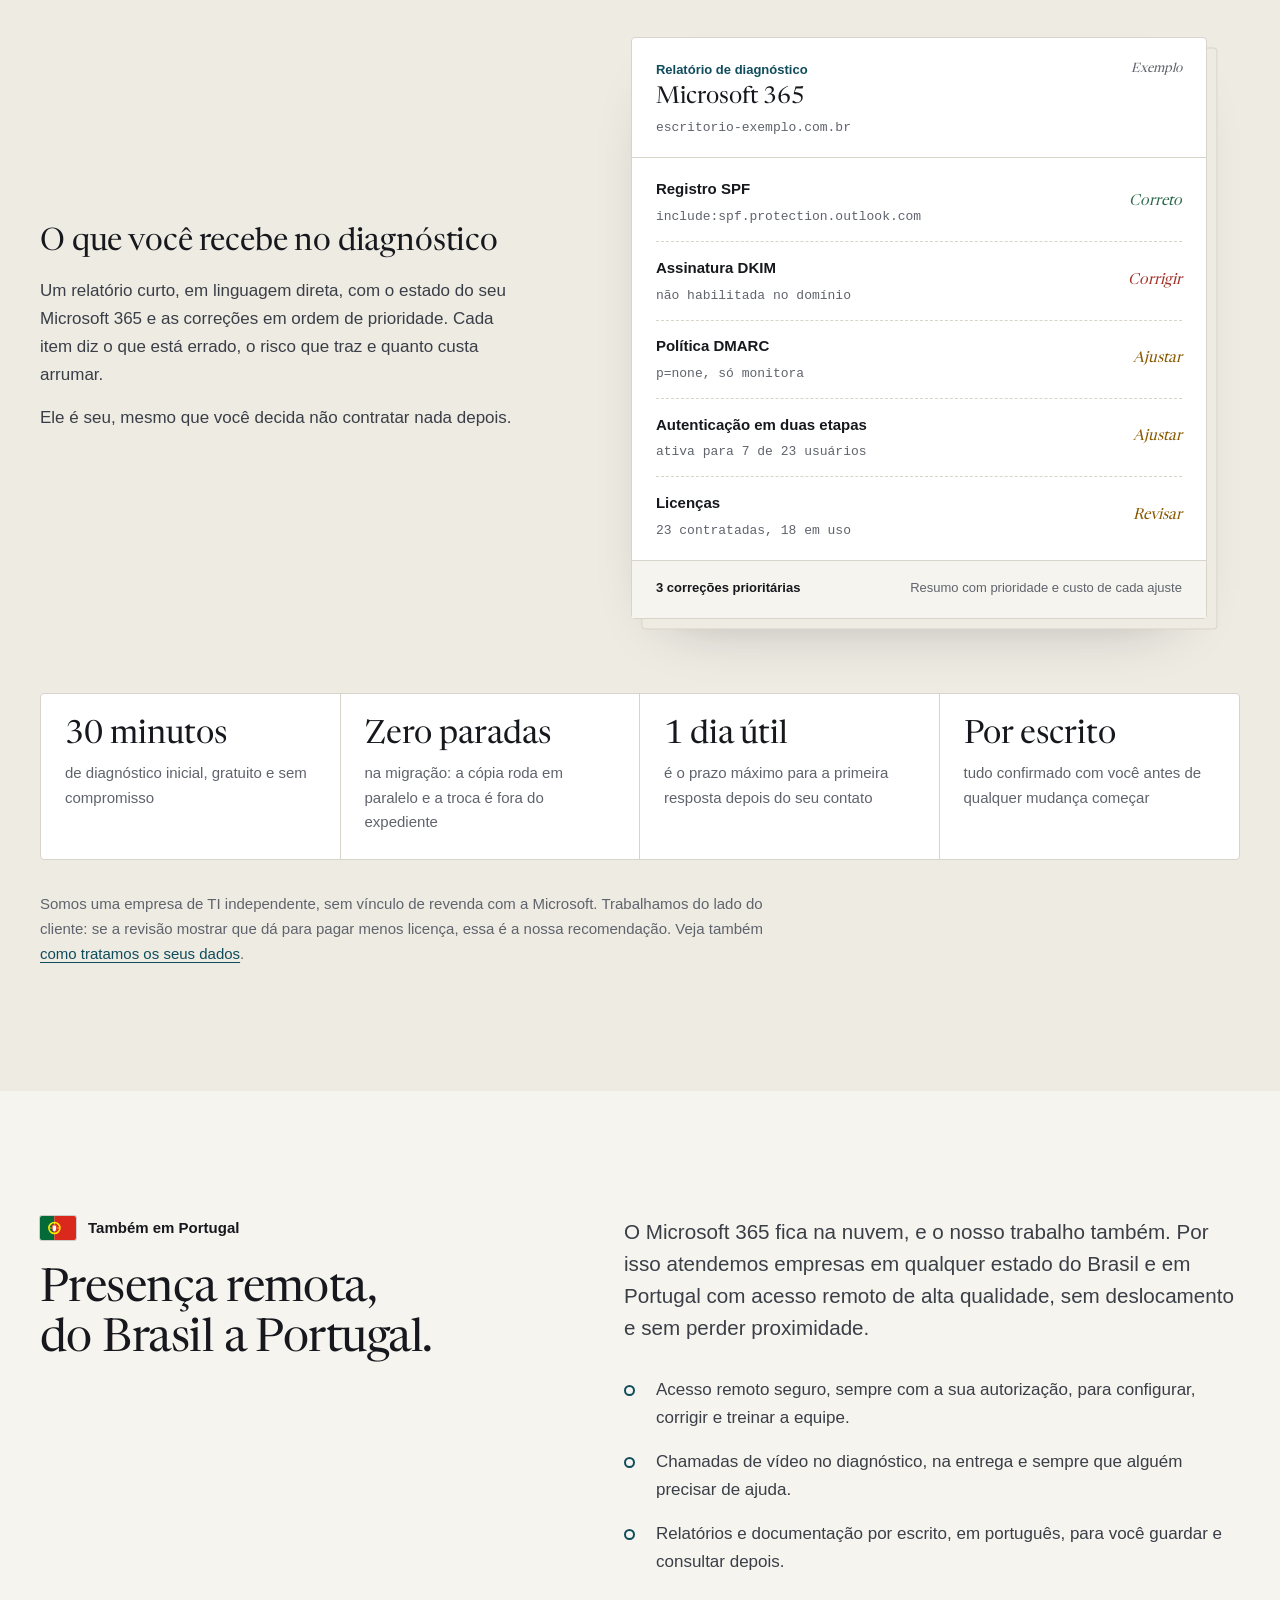
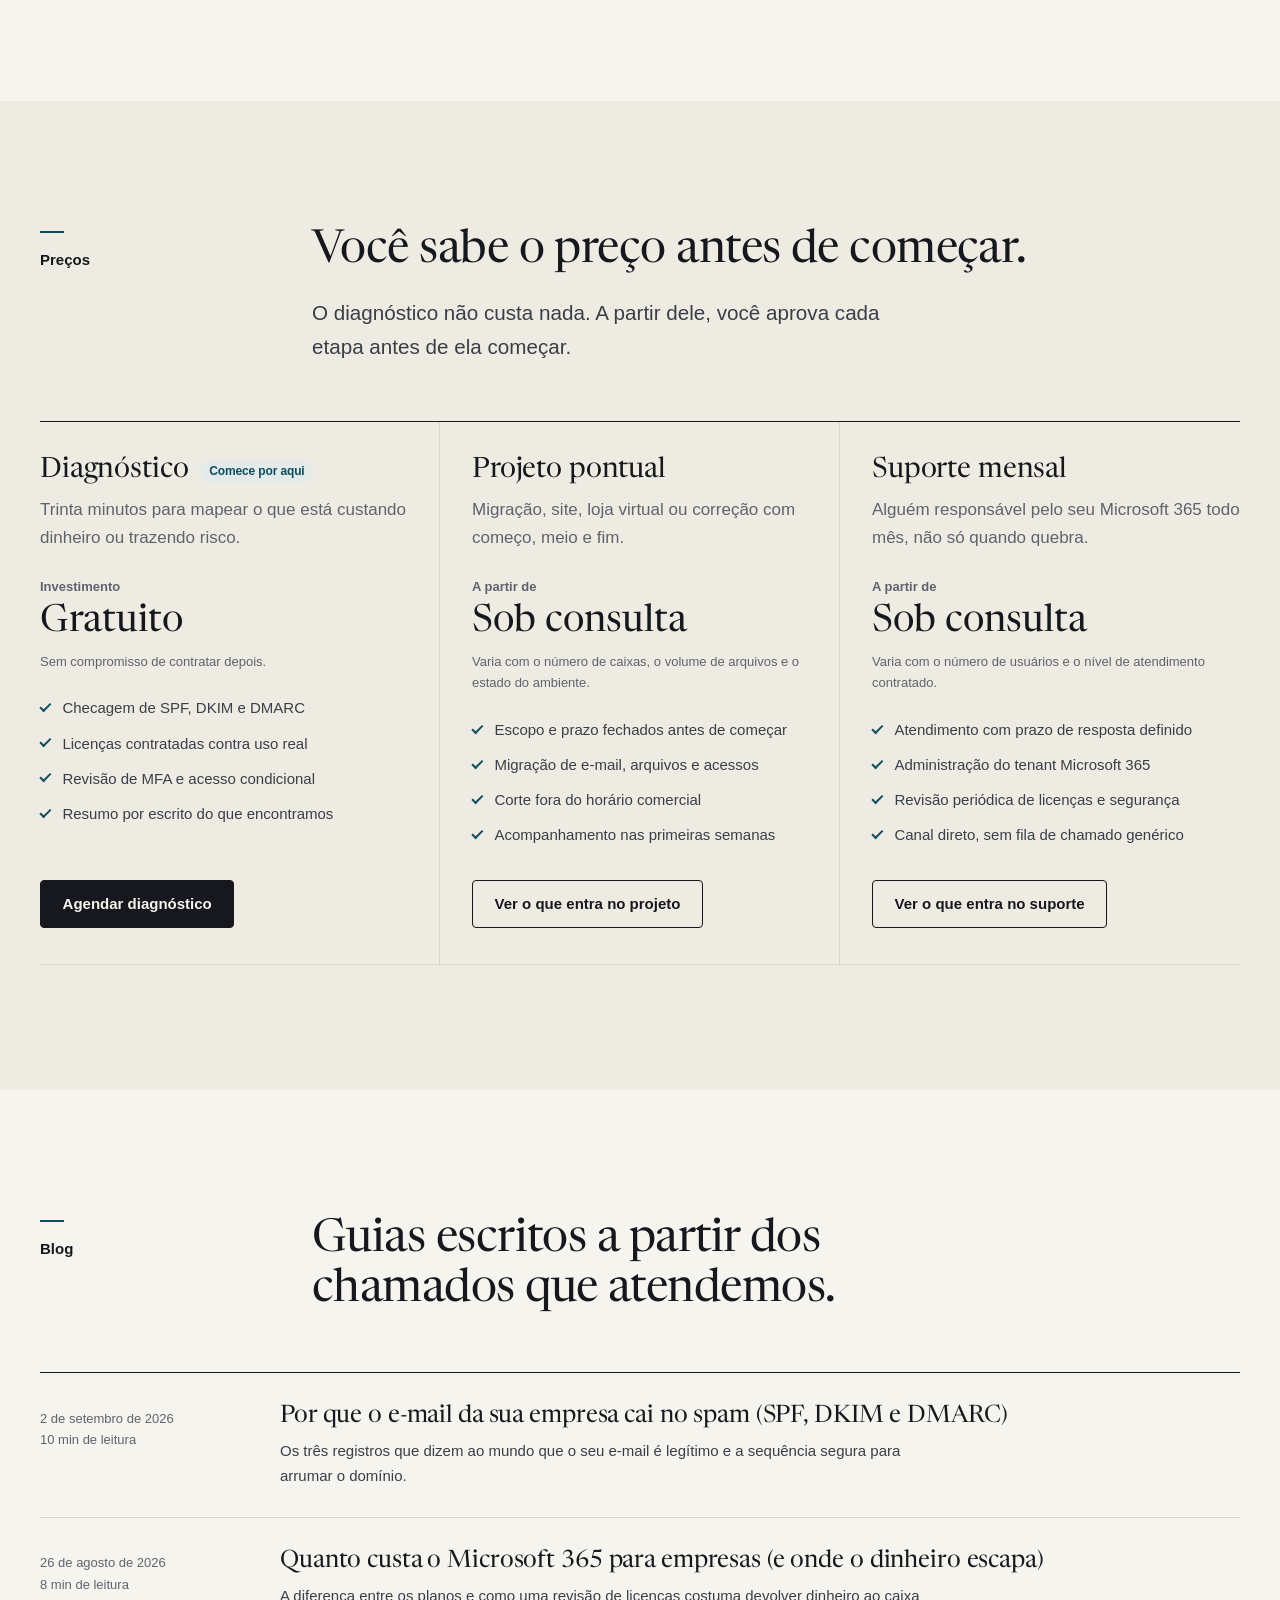
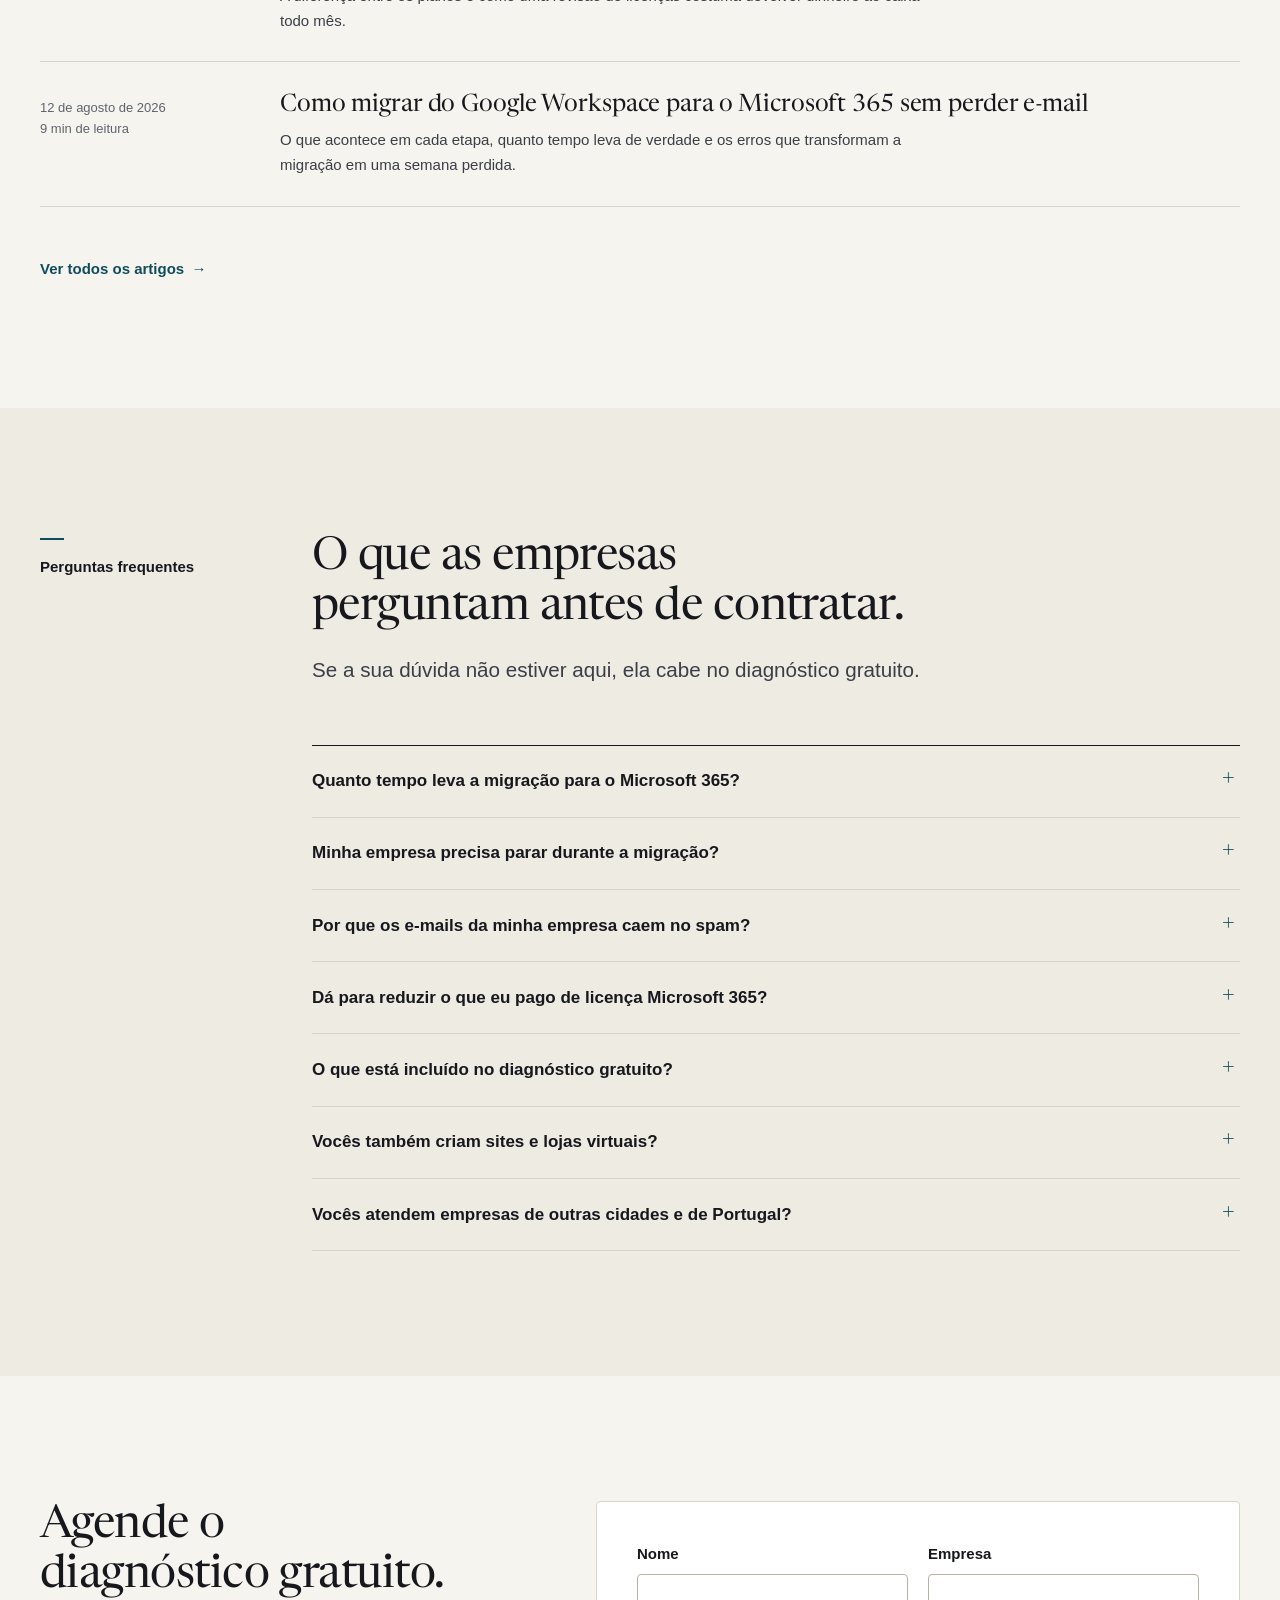
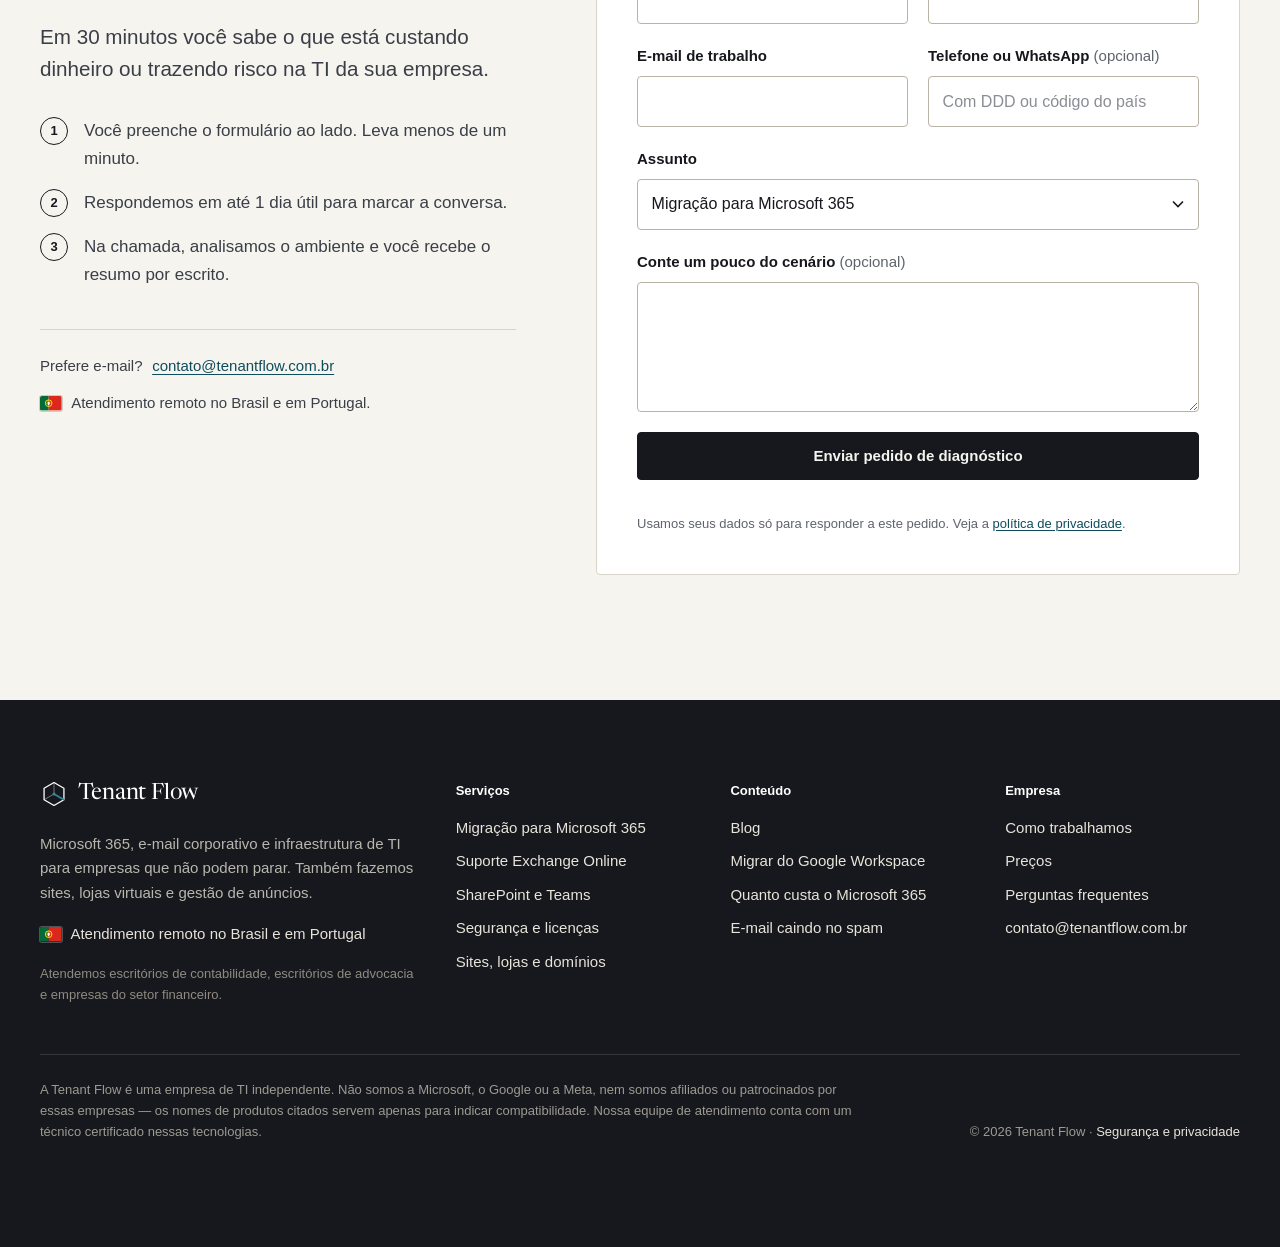
==== commit b718e7a7: "Adiciona link discreto "Area do cliente" no menu (desktop e mobile) apontando para /suporte/" ====
--- a/index.html
+++ b/index.html
@@ -69,6 +69,8 @@
       </ul>
     </nav>
 
+    <a class="nav__client" href="/suporte/">Área do cliente</a>
+
     <div class="site-header__cta">
       <a class="button" href="/#contato">Agendar diagnóstico</a>
     </div>
@@ -90,6 +92,7 @@
       <a href="/#precos">Preços</a>
       <a href="/blog/">Blog</a>
       <a href="/#faq">Perguntas frequentes</a>
+      <a class="mobile-menu__client" href="/suporte/">Área do cliente</a>
       <a class="button button--block" href="/#contato">Agendar diagnóstico</a>
     </div>
   </nav>
--- a/assets/site.css
+++ b/assets/site.css
@@ -739,6 +739,20 @@
   display: none;
 }
 
+/* Link discreto pro cliente já existente achar a página de abrir chamado
+   (/suporte/). Fica separado do menu principal e do botão de venda, com
+   cor mais apagada, pra quem ainda não é cliente nem reparar — e quem é
+   cliente reconhecer de cara que aquele link é pra ele. */
+
+.nav__client {
+  display: none;
+}
+
+.mobile-menu a.mobile-menu__client {
+  color: var(--ink-3);
+  font-weight: 500;
+}
+
 .menu-toggle {
   display: inline-flex;
   align-items: center;
@@ -813,6 +827,20 @@
   .nav,
   .site-header__cta {
     display: block;
+  }
+  .nav__client {
+    display: inline-flex;
+    align-items: center;
+    margin-left: 0.75rem;
+    padding: 0.5rem 0.75rem;
+    font-size: var(--fs-small);
+    font-weight: 500;
+    color: var(--ink-3);
+    text-decoration: none;
+    white-space: nowrap;
+  }
+  .nav__client:hover {
+    color: var(--accent);
   }
   .menu-toggle,
   .mobile-menu {
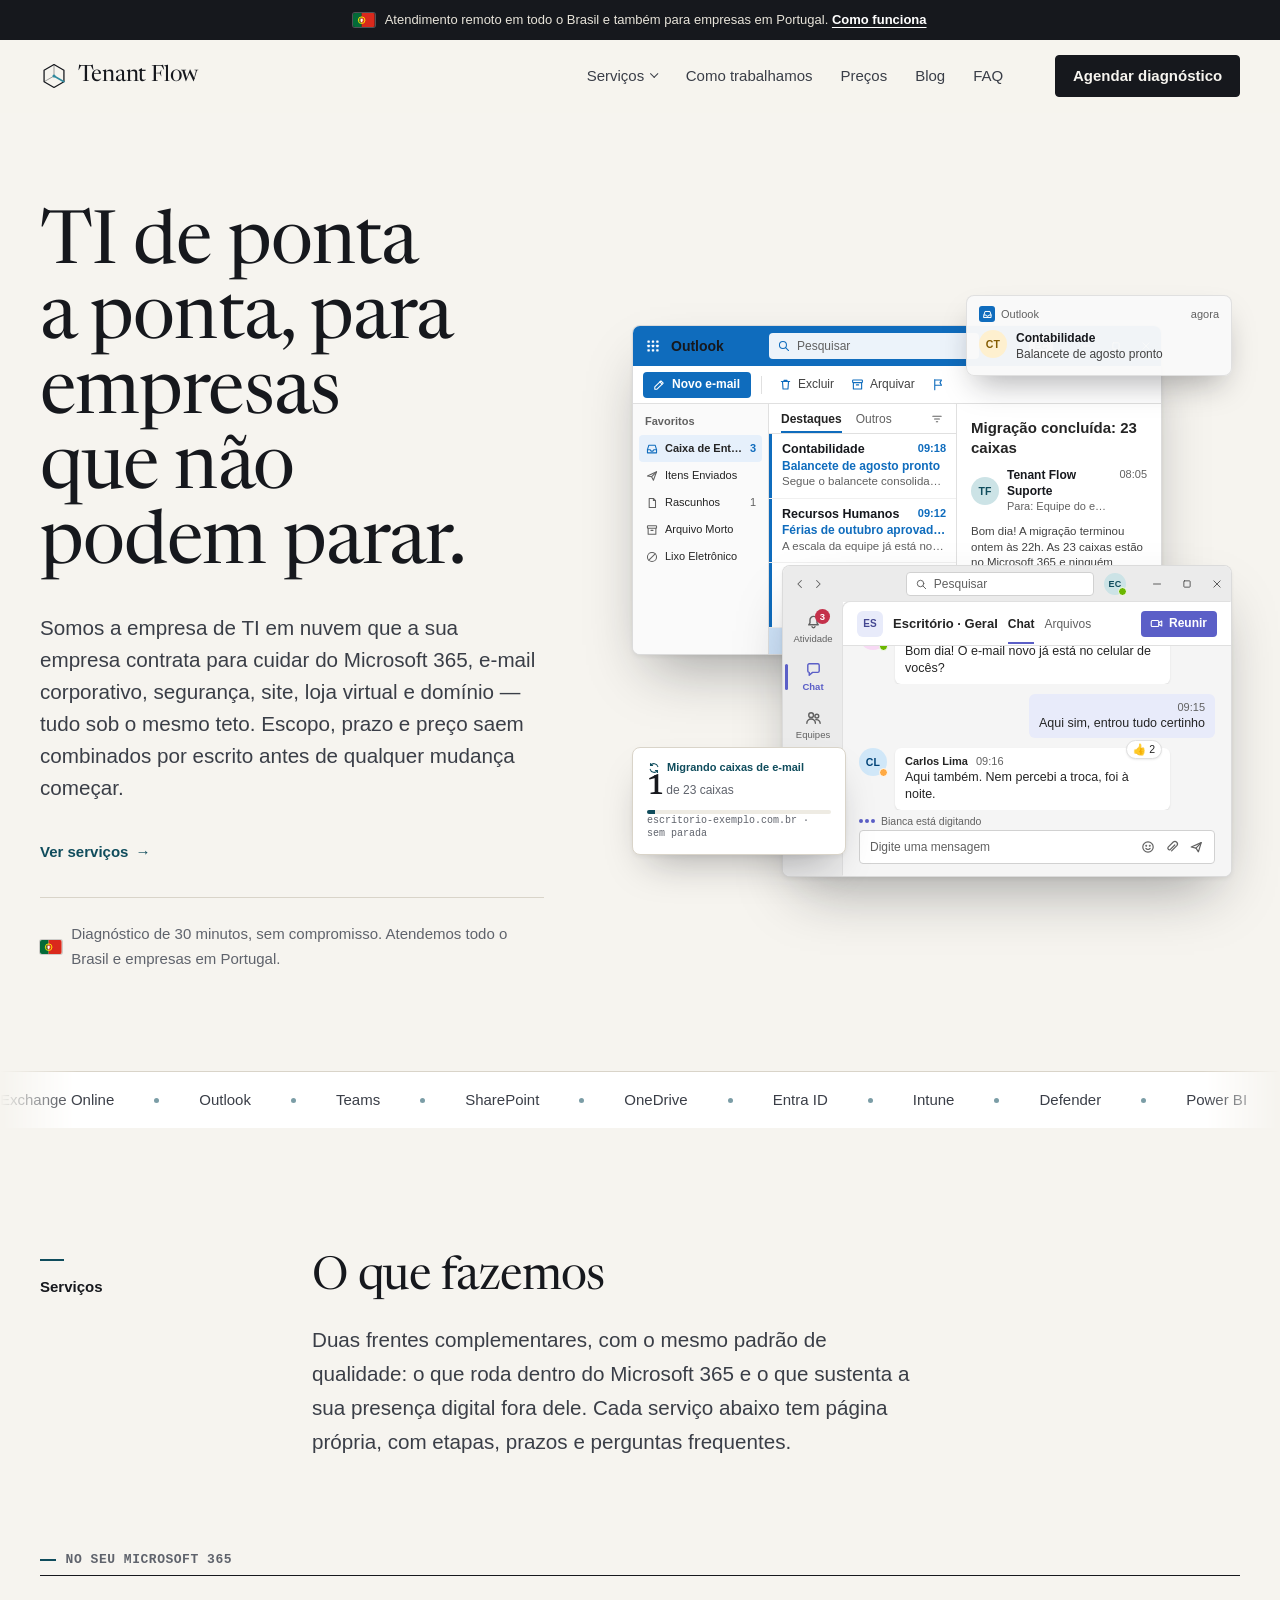
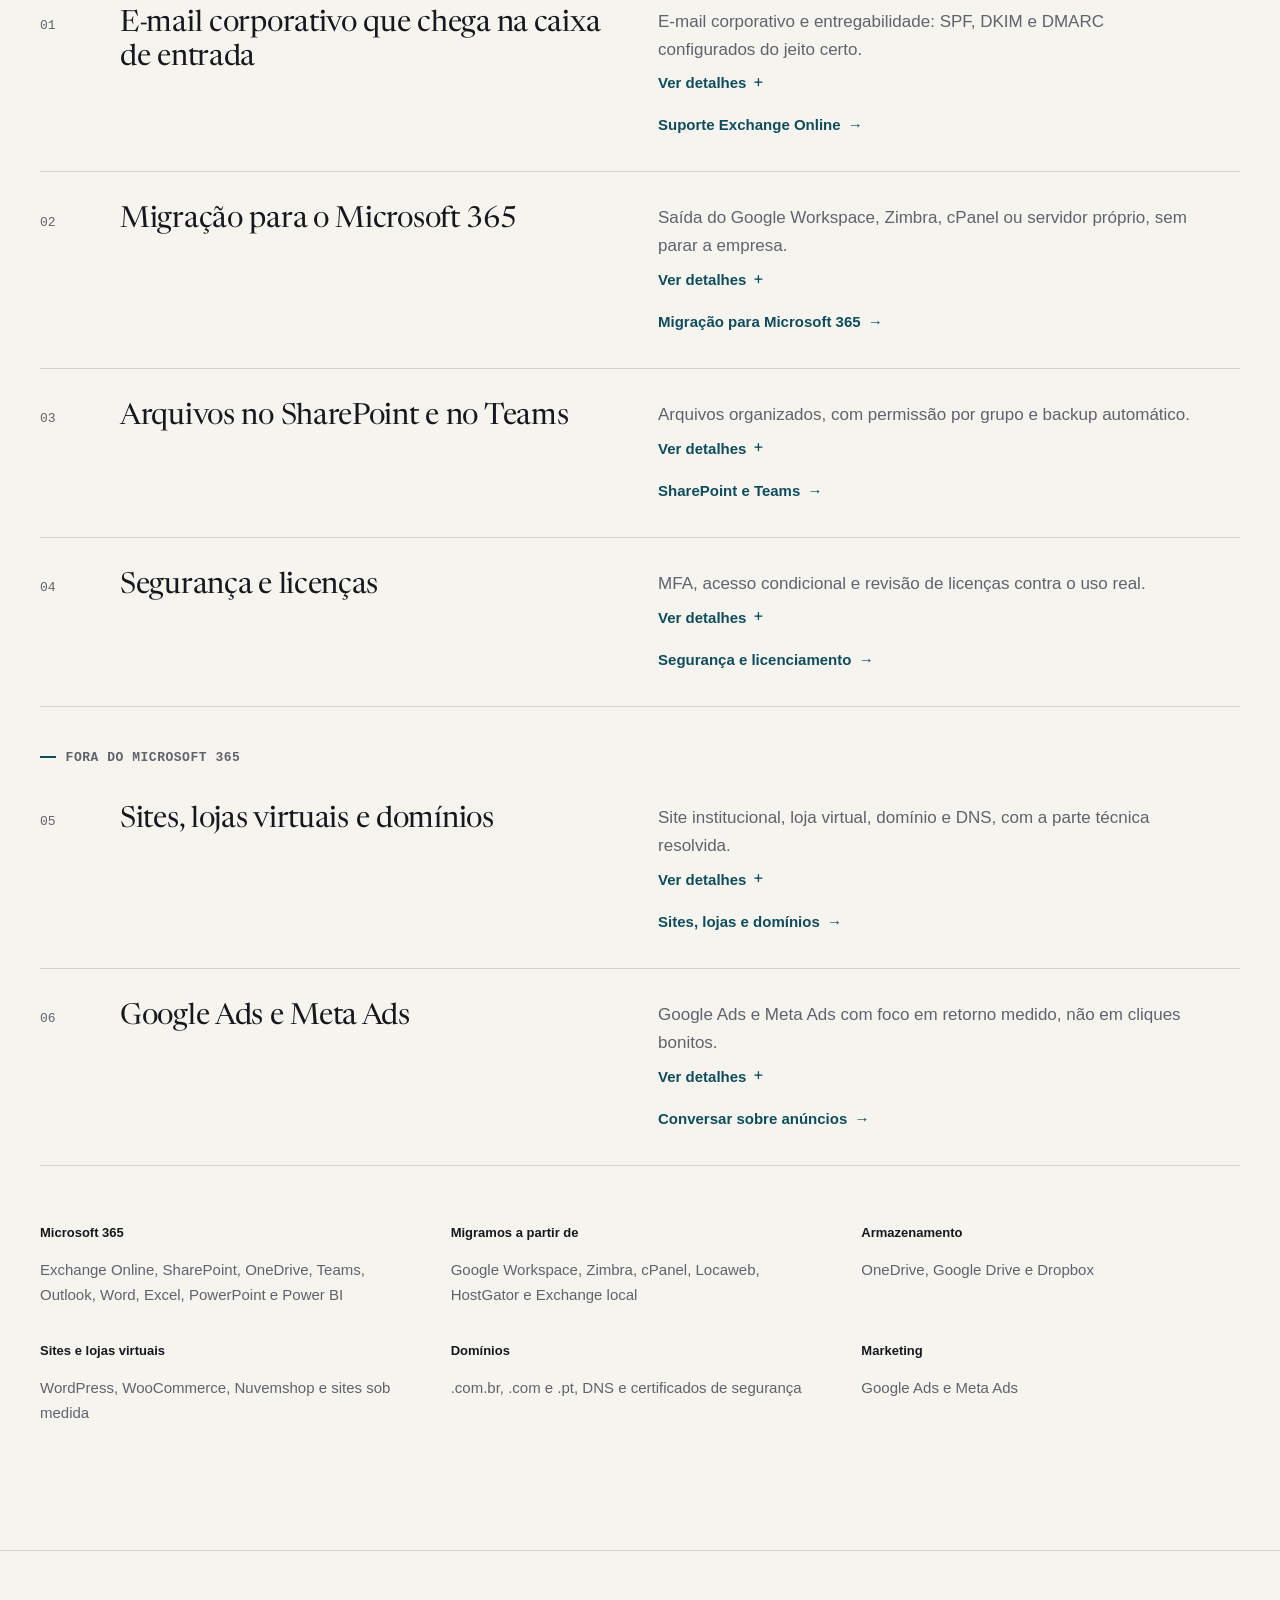
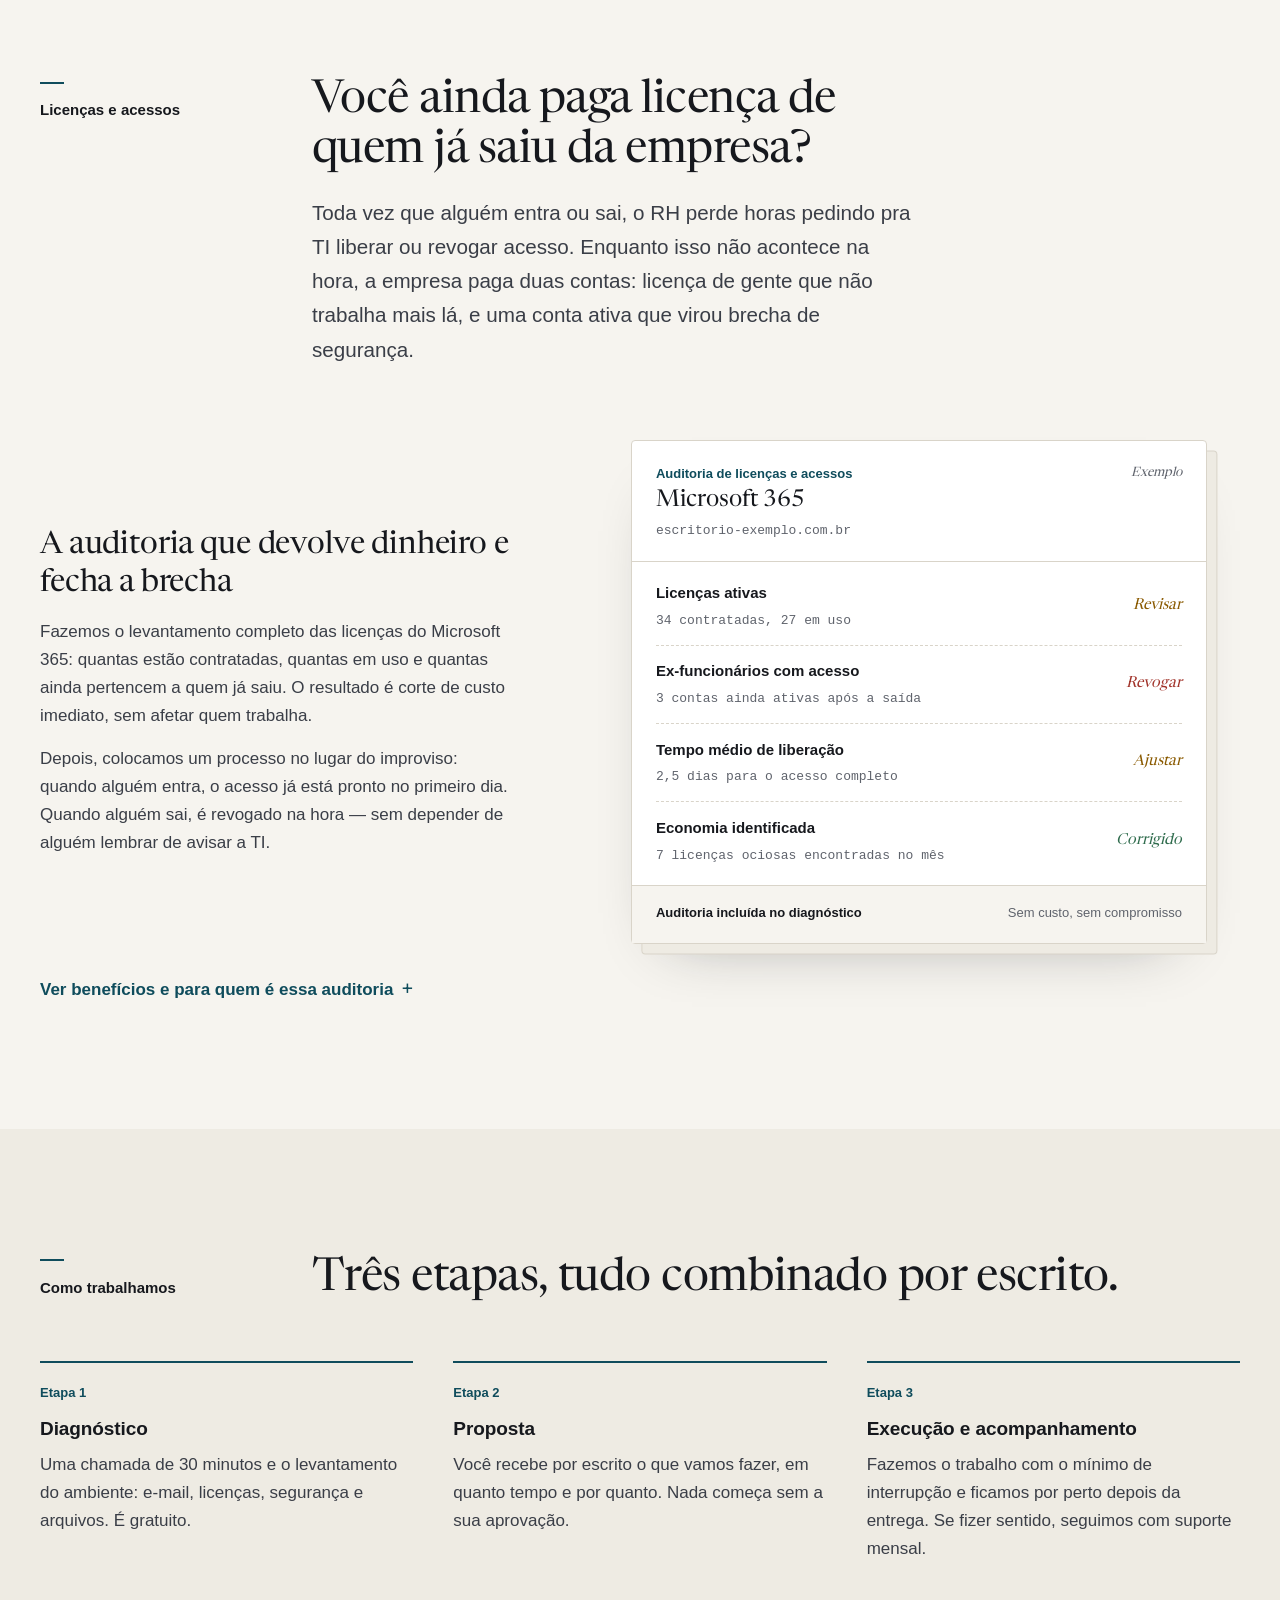
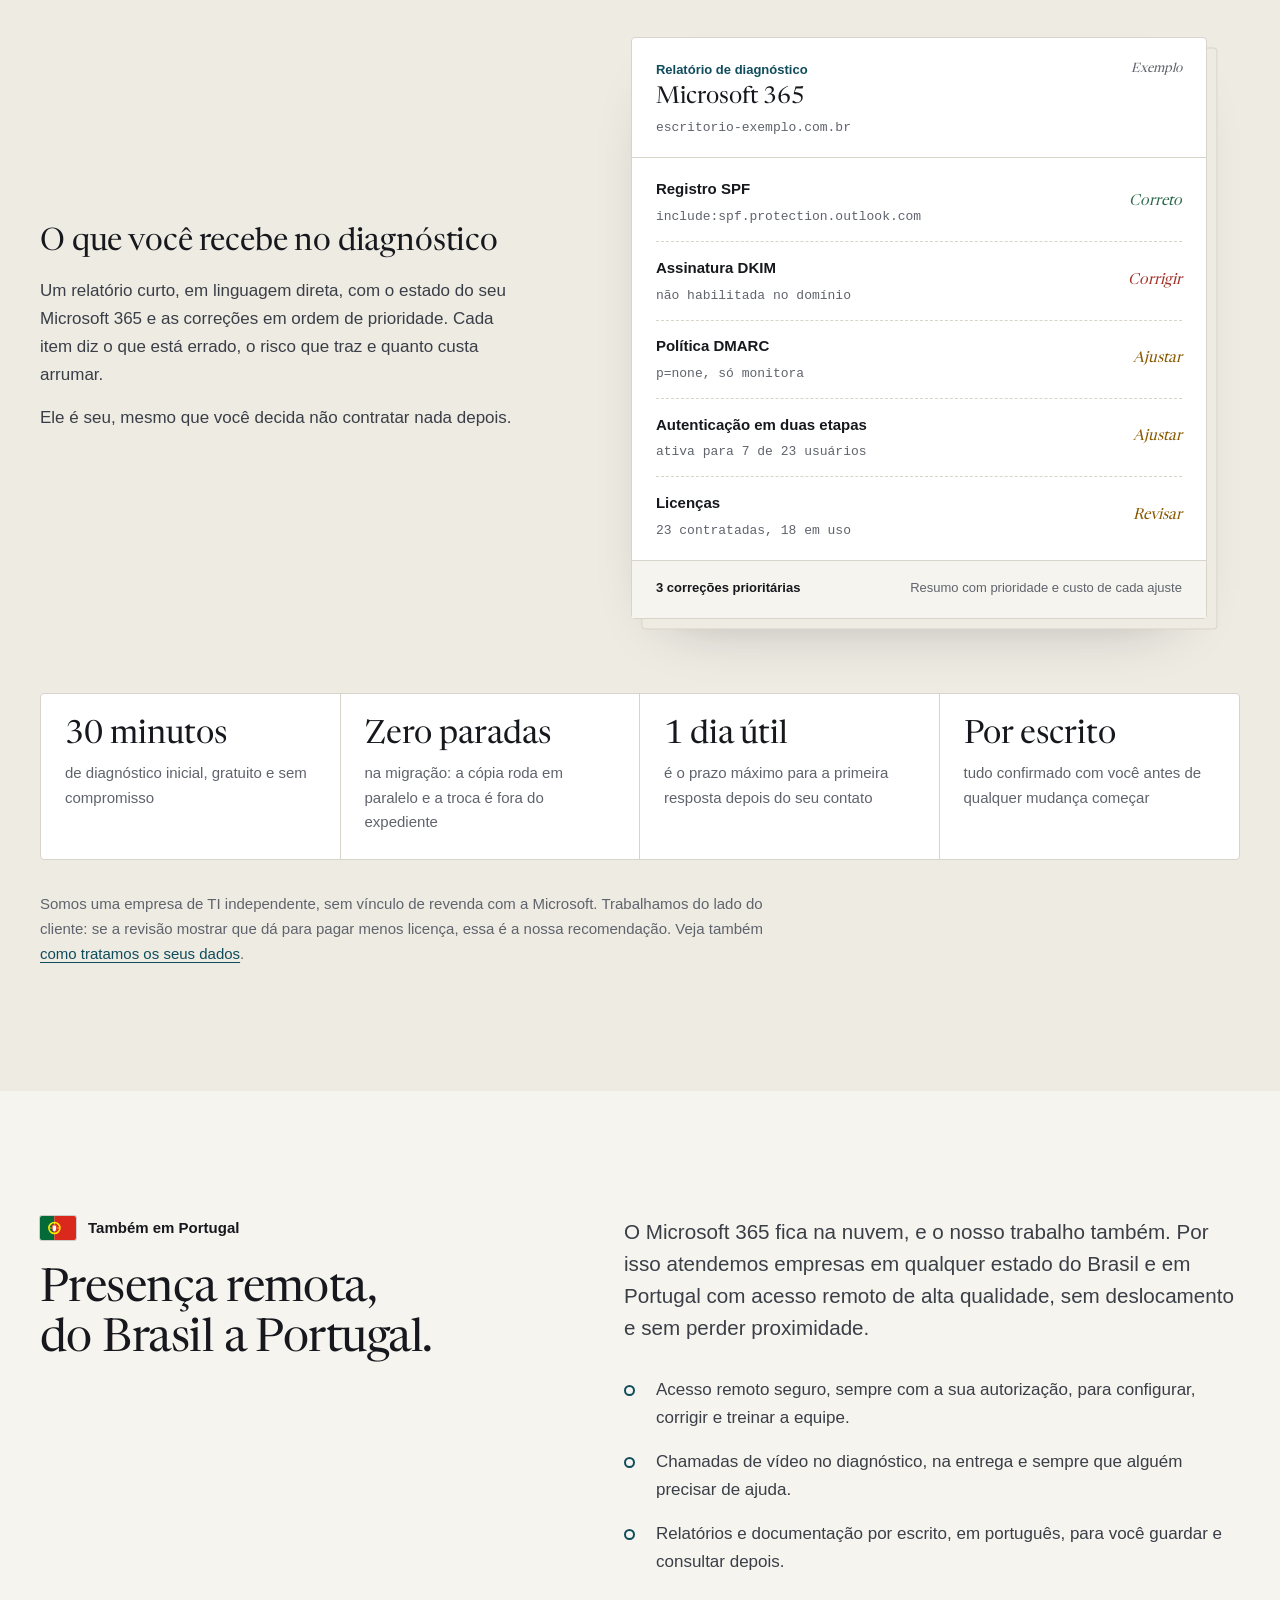
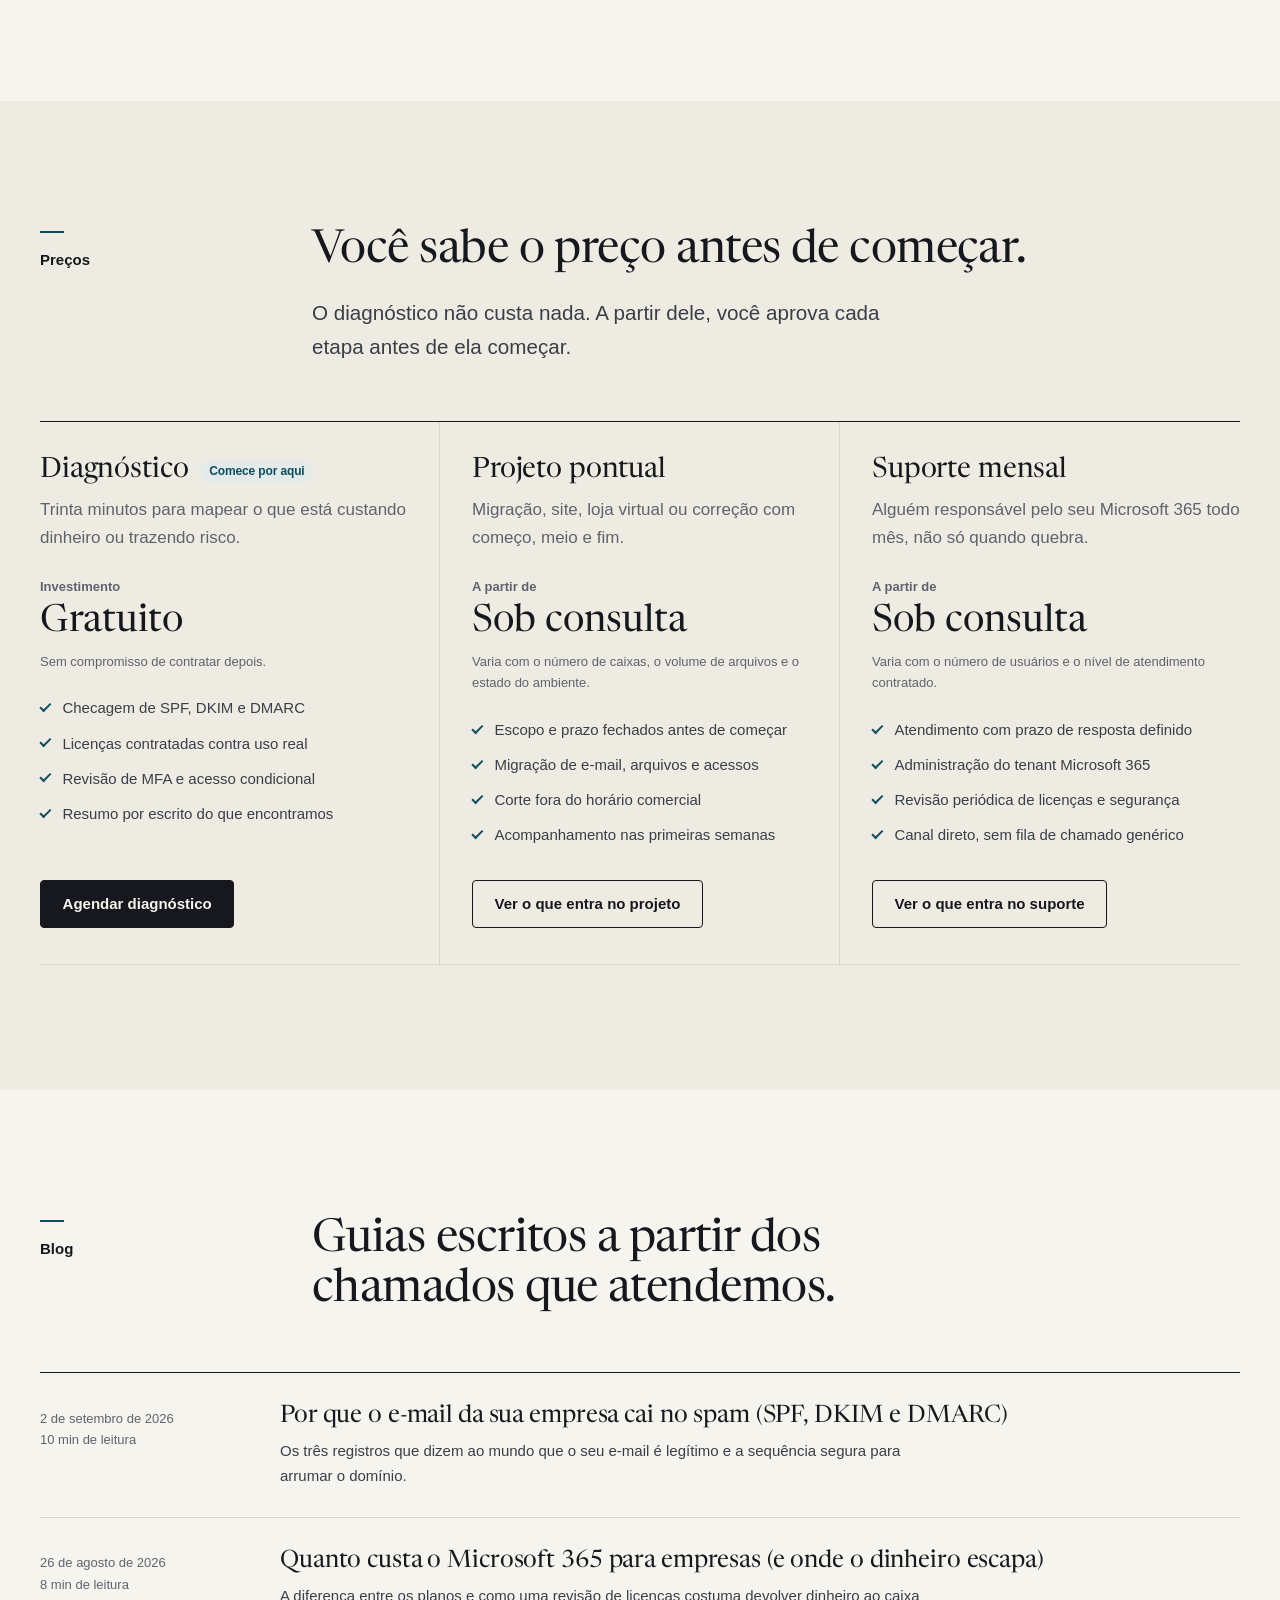
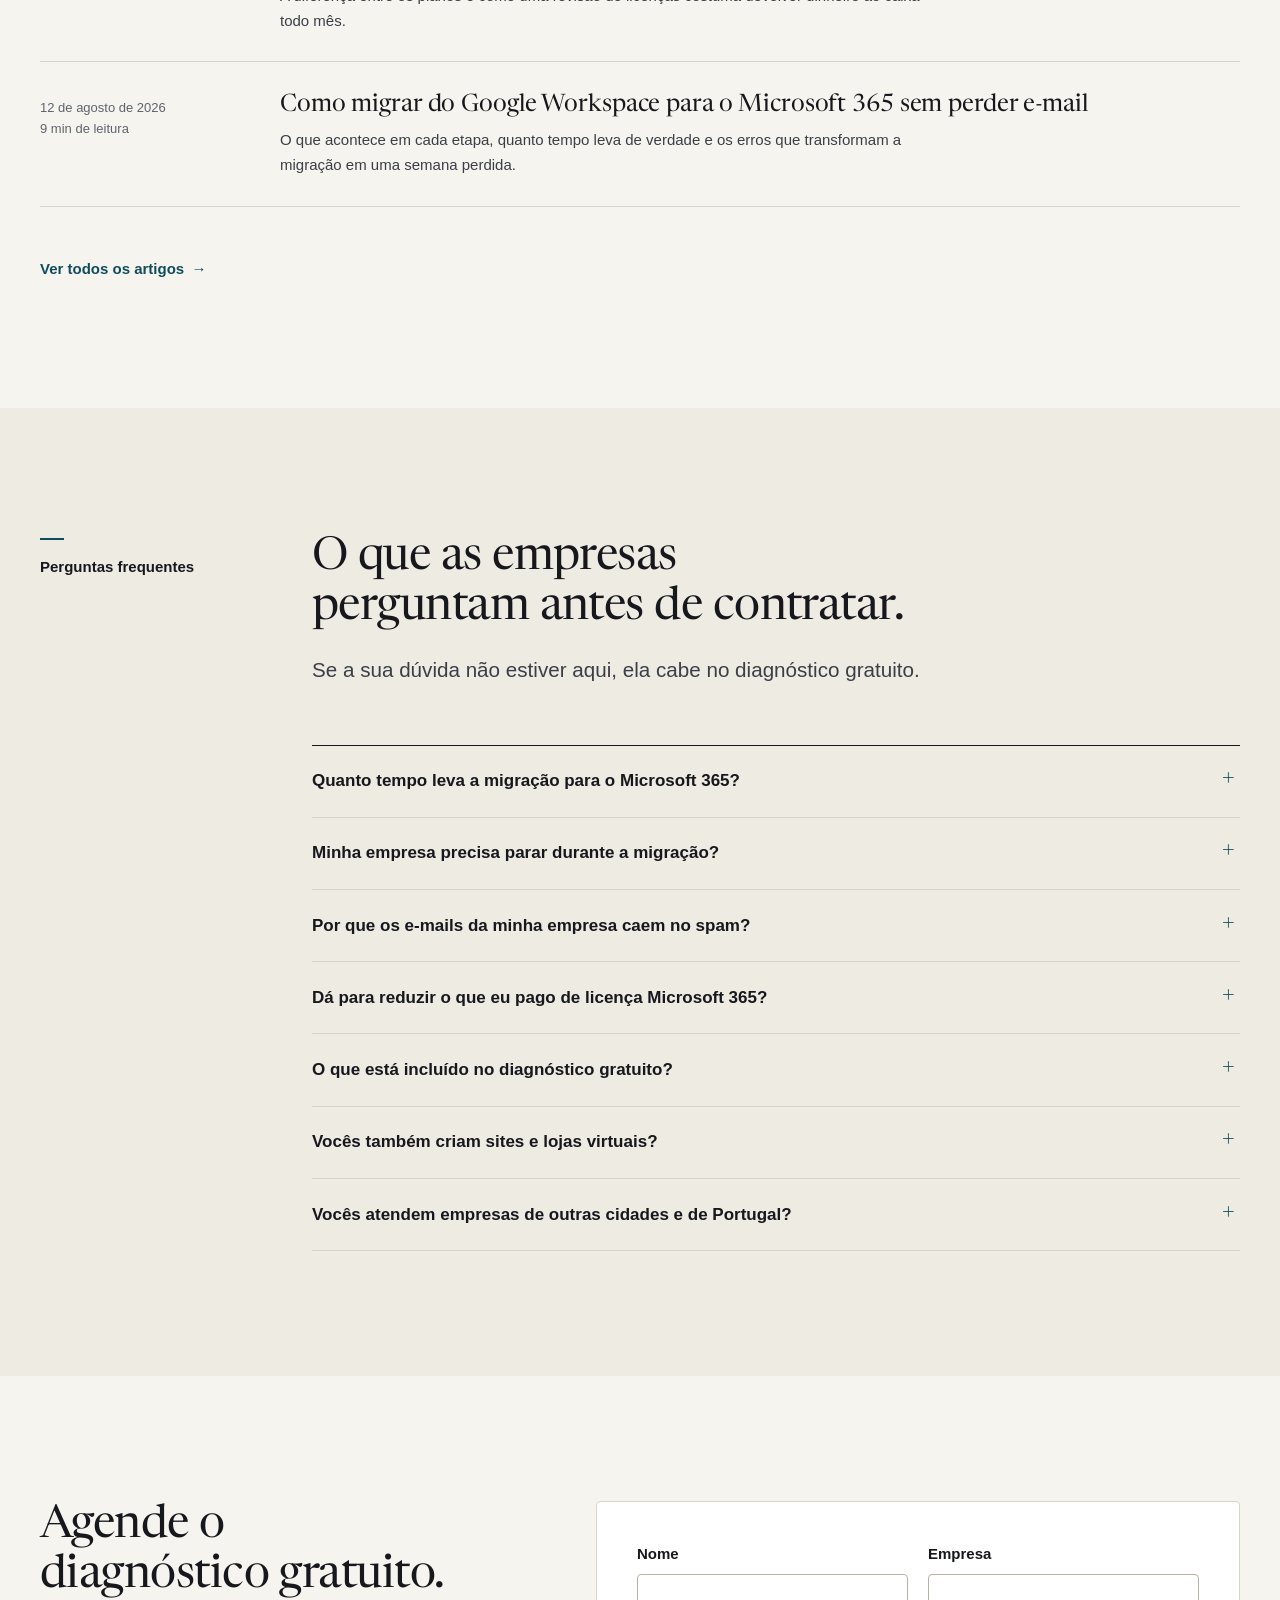
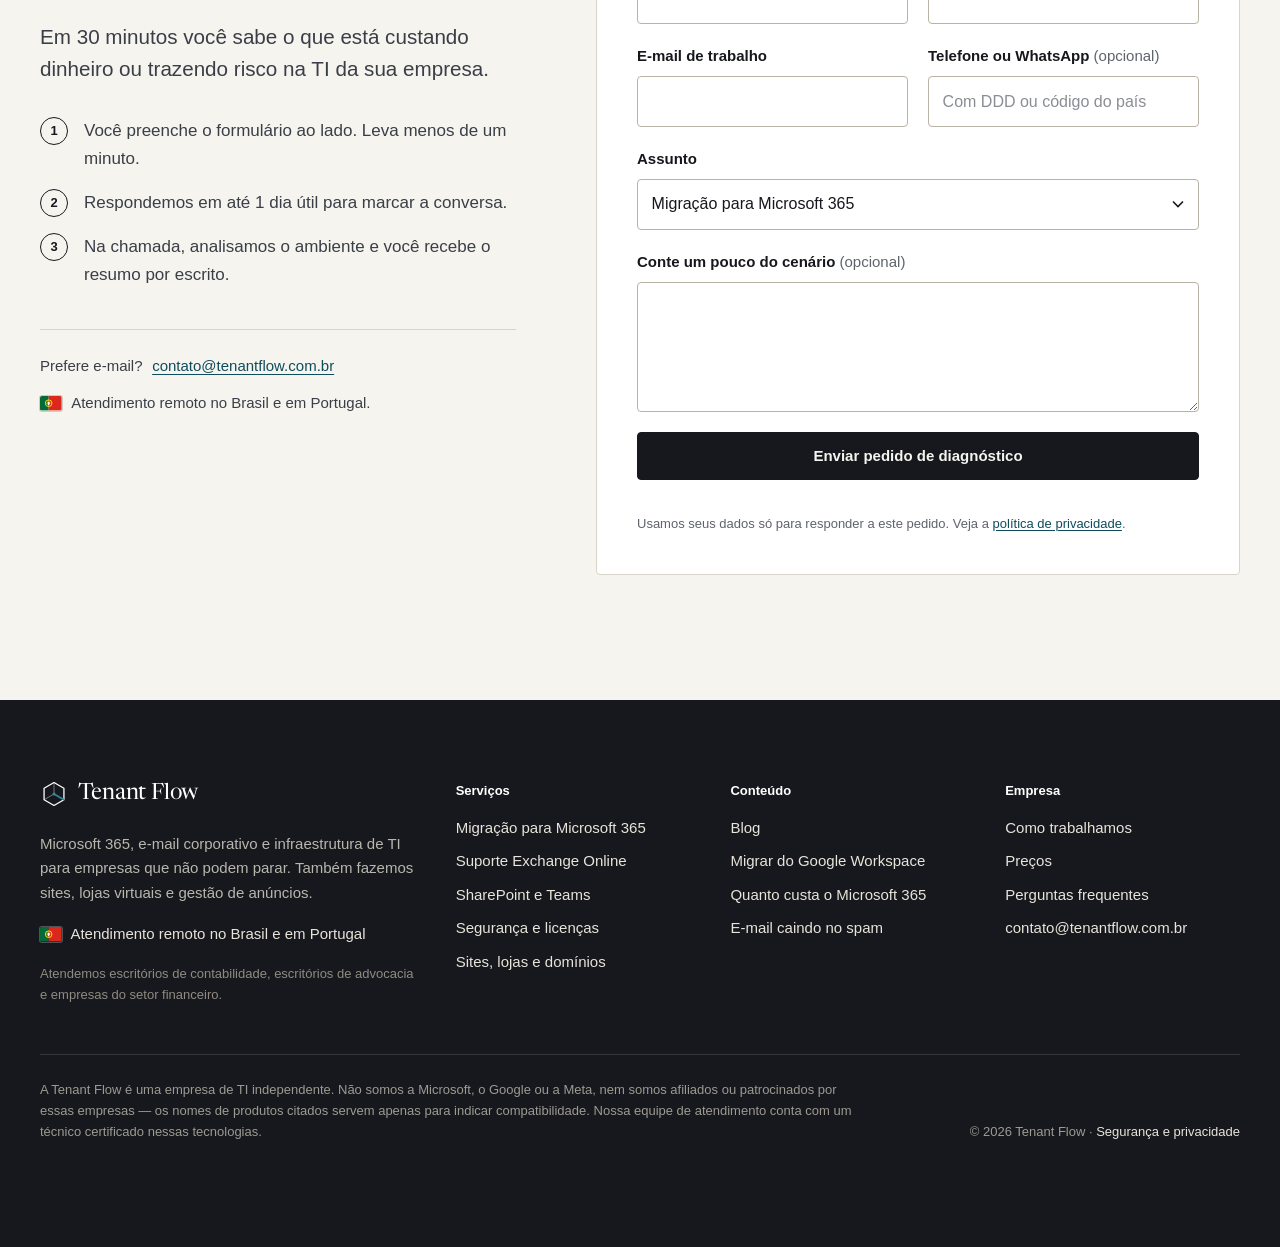
==== commit c877a852: "Corrige bump de versao do cache que falhou no commit anterior (site.css mudou e as paginas continuav" ====
--- a/index.html
+++ b/index.html
@@ -25,8 +25,8 @@
   <link rel="icon" href="/favicon.svg" type="image/svg+xml">
   <link rel="apple-touch-icon" href="/apple-touch-icon.png">
   <link rel="preload" href="/assets/newsreader-display.woff2" as="font" type="font/woff2" crossorigin>
-  <link rel="stylesheet" href="/assets/site.css?v=20261025c">
-  <script src="/assets/site.js?v=20261025c" defer></script>
+  <link rel="stylesheet" href="/assets/site.css?v=20261025d">
+  <script src="/assets/site.js?v=20261025d" defer></script>
 
   <script type="application/ld+json">{"@context":"https://schema.org","@type":"Organization","@id":"https://tenantflow.com.br/#organization","name":"Tenant Flow","url":"https://tenantflow.com.br/","email":"contato@tenantflow.com.br","logo":{"@type":"ImageObject","url":"https://tenantflow.com.br/assets/logo-tenant-flow.png","width":512,"height":512},"description":"Empresa de TI para pequenas e médias empresas: Microsoft 365, e-mail corporativo, segurança, sites, lojas virtuais, administração de domínios e gestão de anúncios.","areaServed":[{"@type":"Country","name":"Brasil"},{"@type":"Country","name":"Portugal"}],"knowsAbout":["Microsoft 365","Exchange Online","SharePoint Online","Microsoft Teams","OneDrive","Segurança da informação","Licenciamento Microsoft","Criação de sites","Lojas virtuais","Registro e administração de domínios","DNS","Google Ads","Meta Ads"],"contactPoint":[{"@type":"ContactPoint","contactType":"vendas","email":"contato@tenantflow.com.br","availableLanguage":["Portuguese"],"areaServed":["BR","PT"]}]}</script>
   <script type="application/ld+json">{"@context":"https://schema.org","@type":"WebSite","@id":"https://tenantflow.com.br/#website","url":"https://tenantflow.com.br/","name":"Tenant Flow","inLanguage":"pt-BR","publisher":{"@id":"https://tenantflow.com.br/#organization"}}</script>
@@ -68,8 +68,6 @@
         <li><a class="nav__link" href="/#faq">FAQ</a></li>
       </ul>
     </nav>
-
-    <a class="nav__client" href="/suporte/">Área do cliente</a>
 
     <div class="site-header__cta">
       <a class="button" href="/#contato">Agendar diagnóstico</a>
@@ -92,7 +90,6 @@
       <a href="/#precos">Preços</a>
       <a href="/blog/">Blog</a>
       <a href="/#faq">Perguntas frequentes</a>
-      <a class="mobile-menu__client" href="/suporte/">Área do cliente</a>
       <a class="button button--block" href="/#contato">Agendar diagnóstico</a>
     </div>
   </nav>
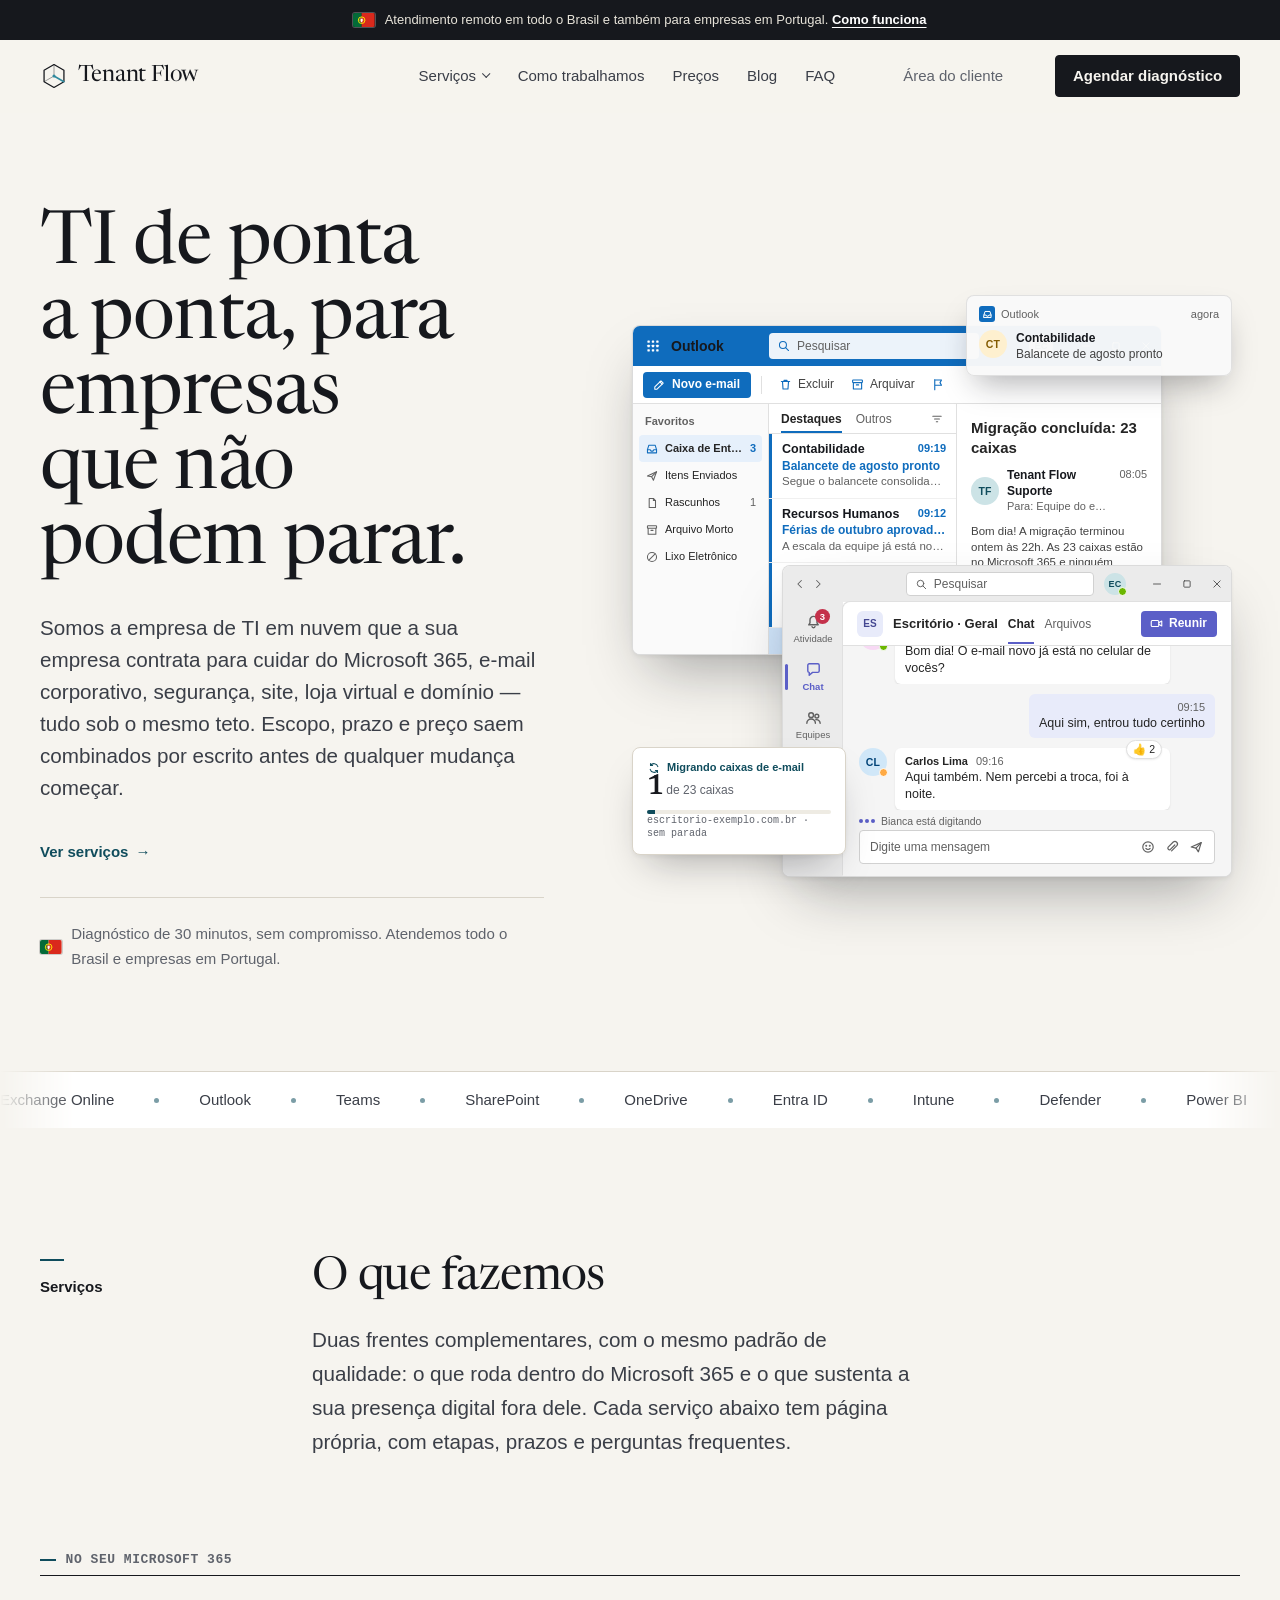
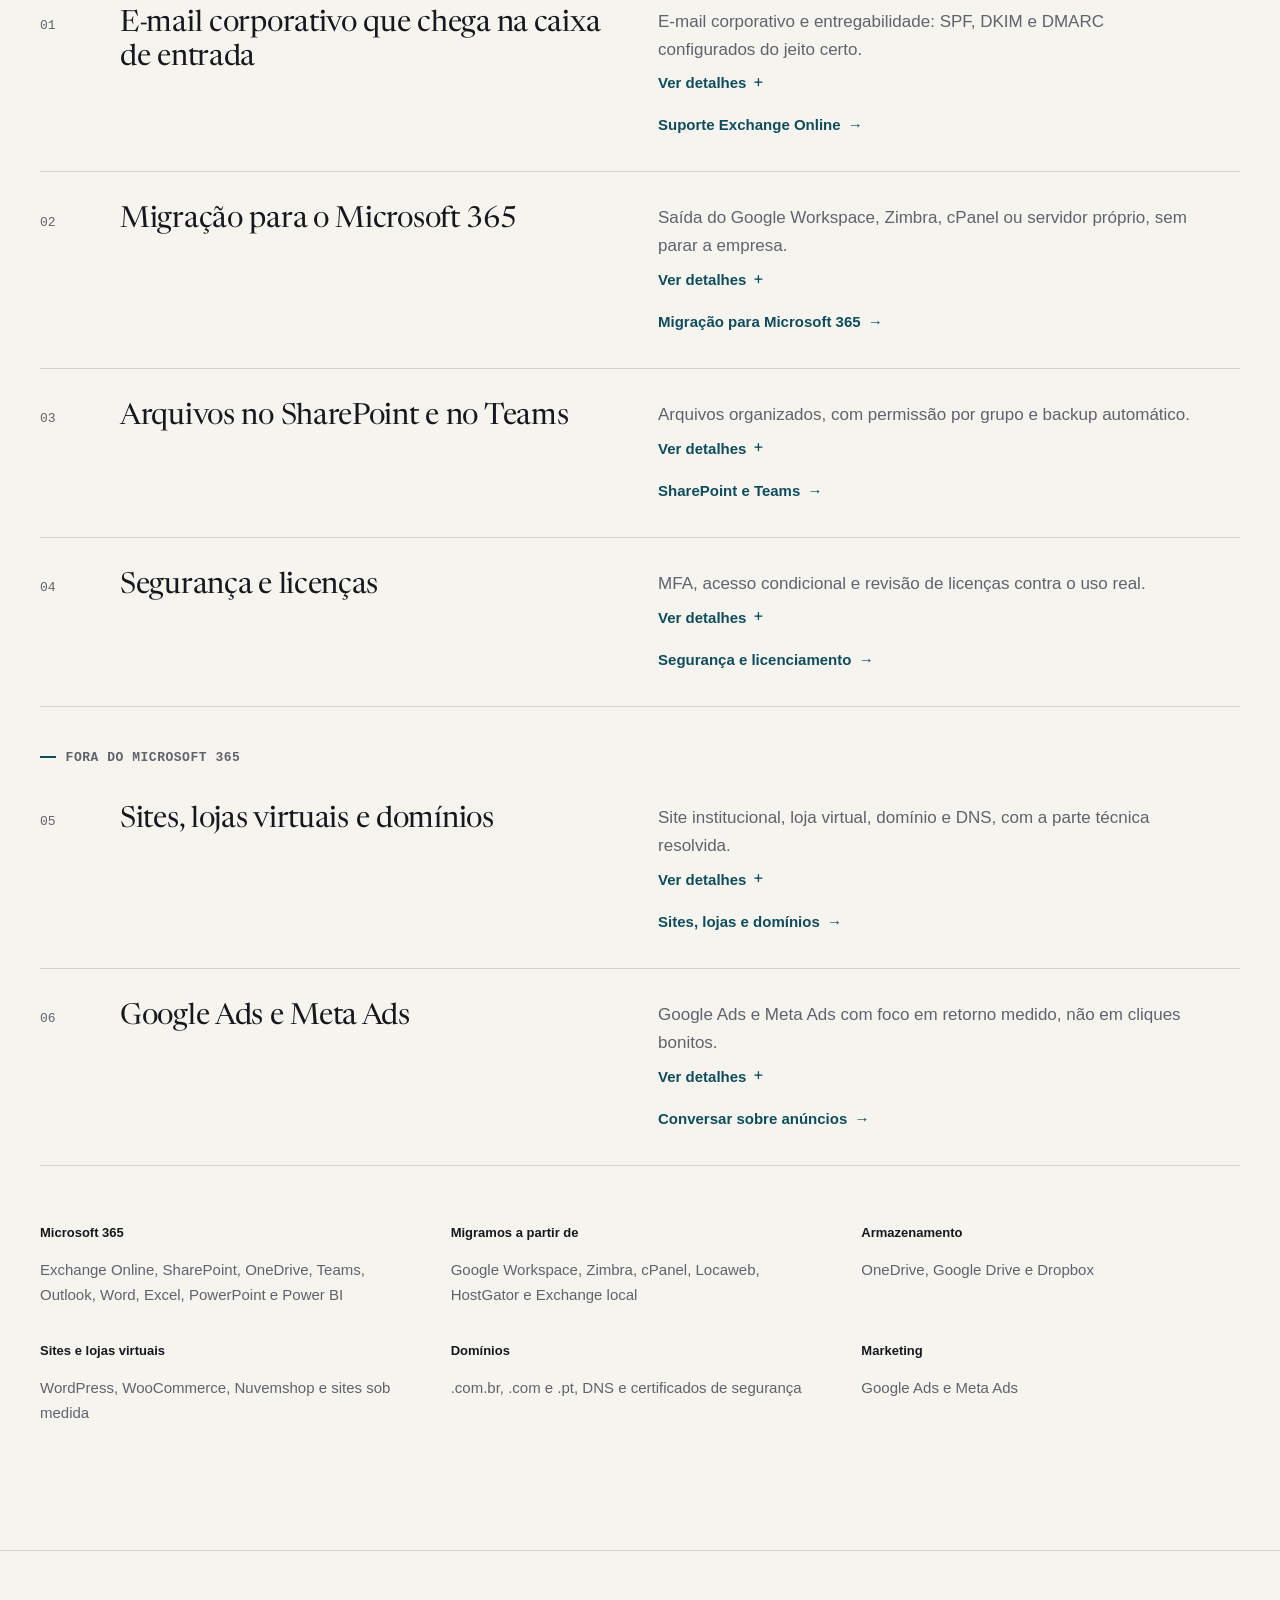
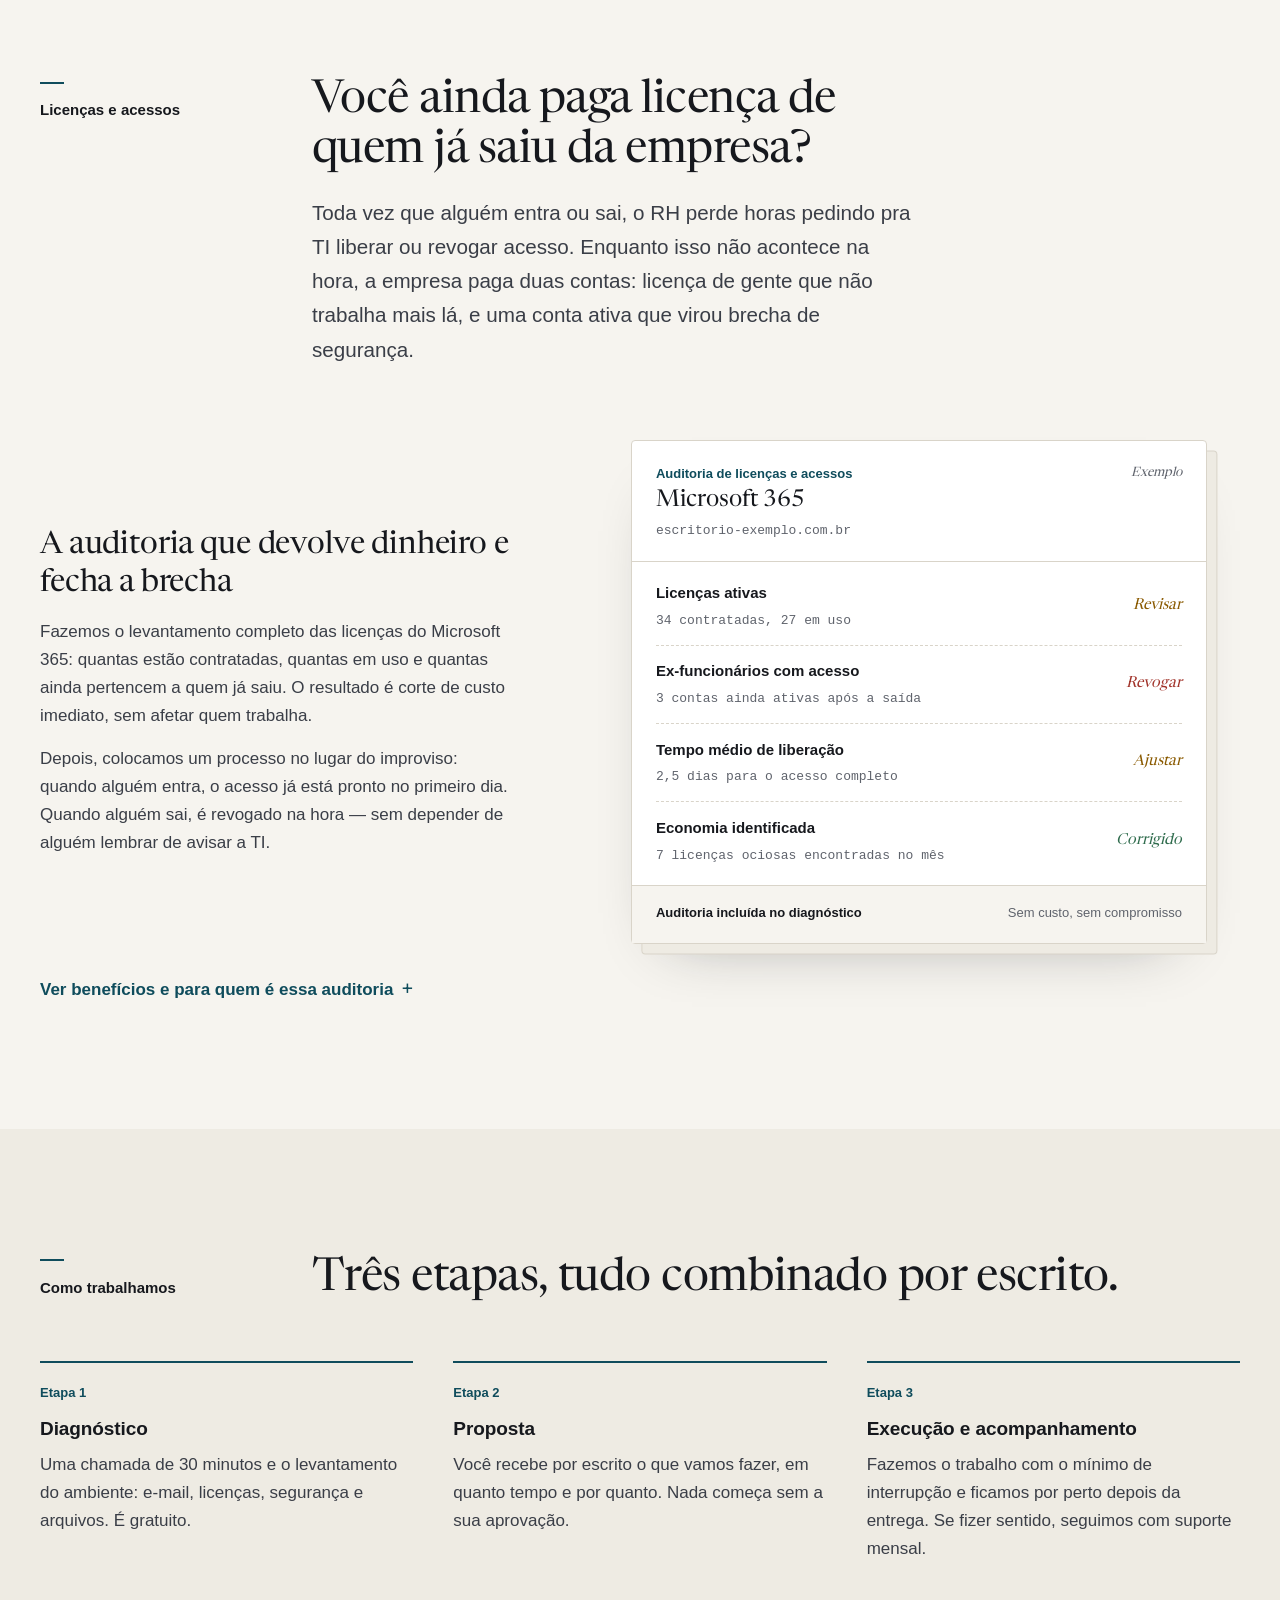
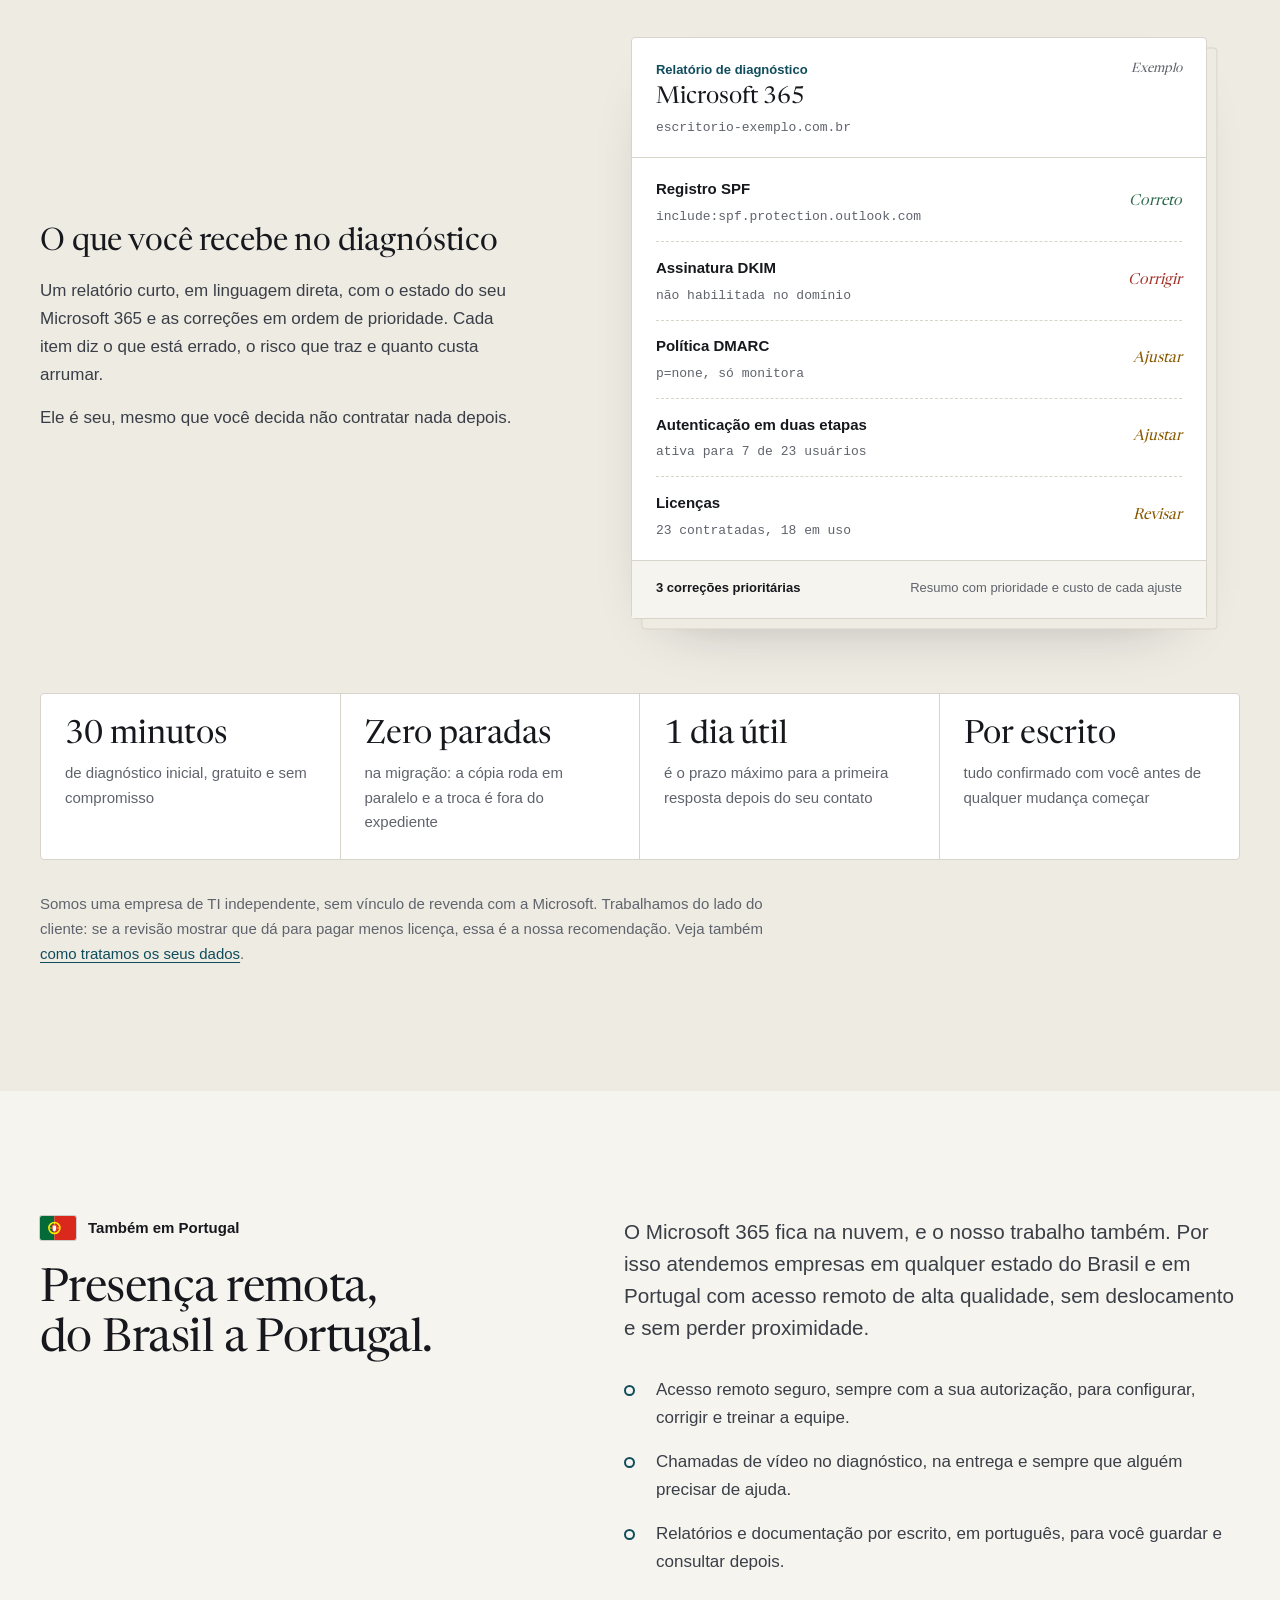
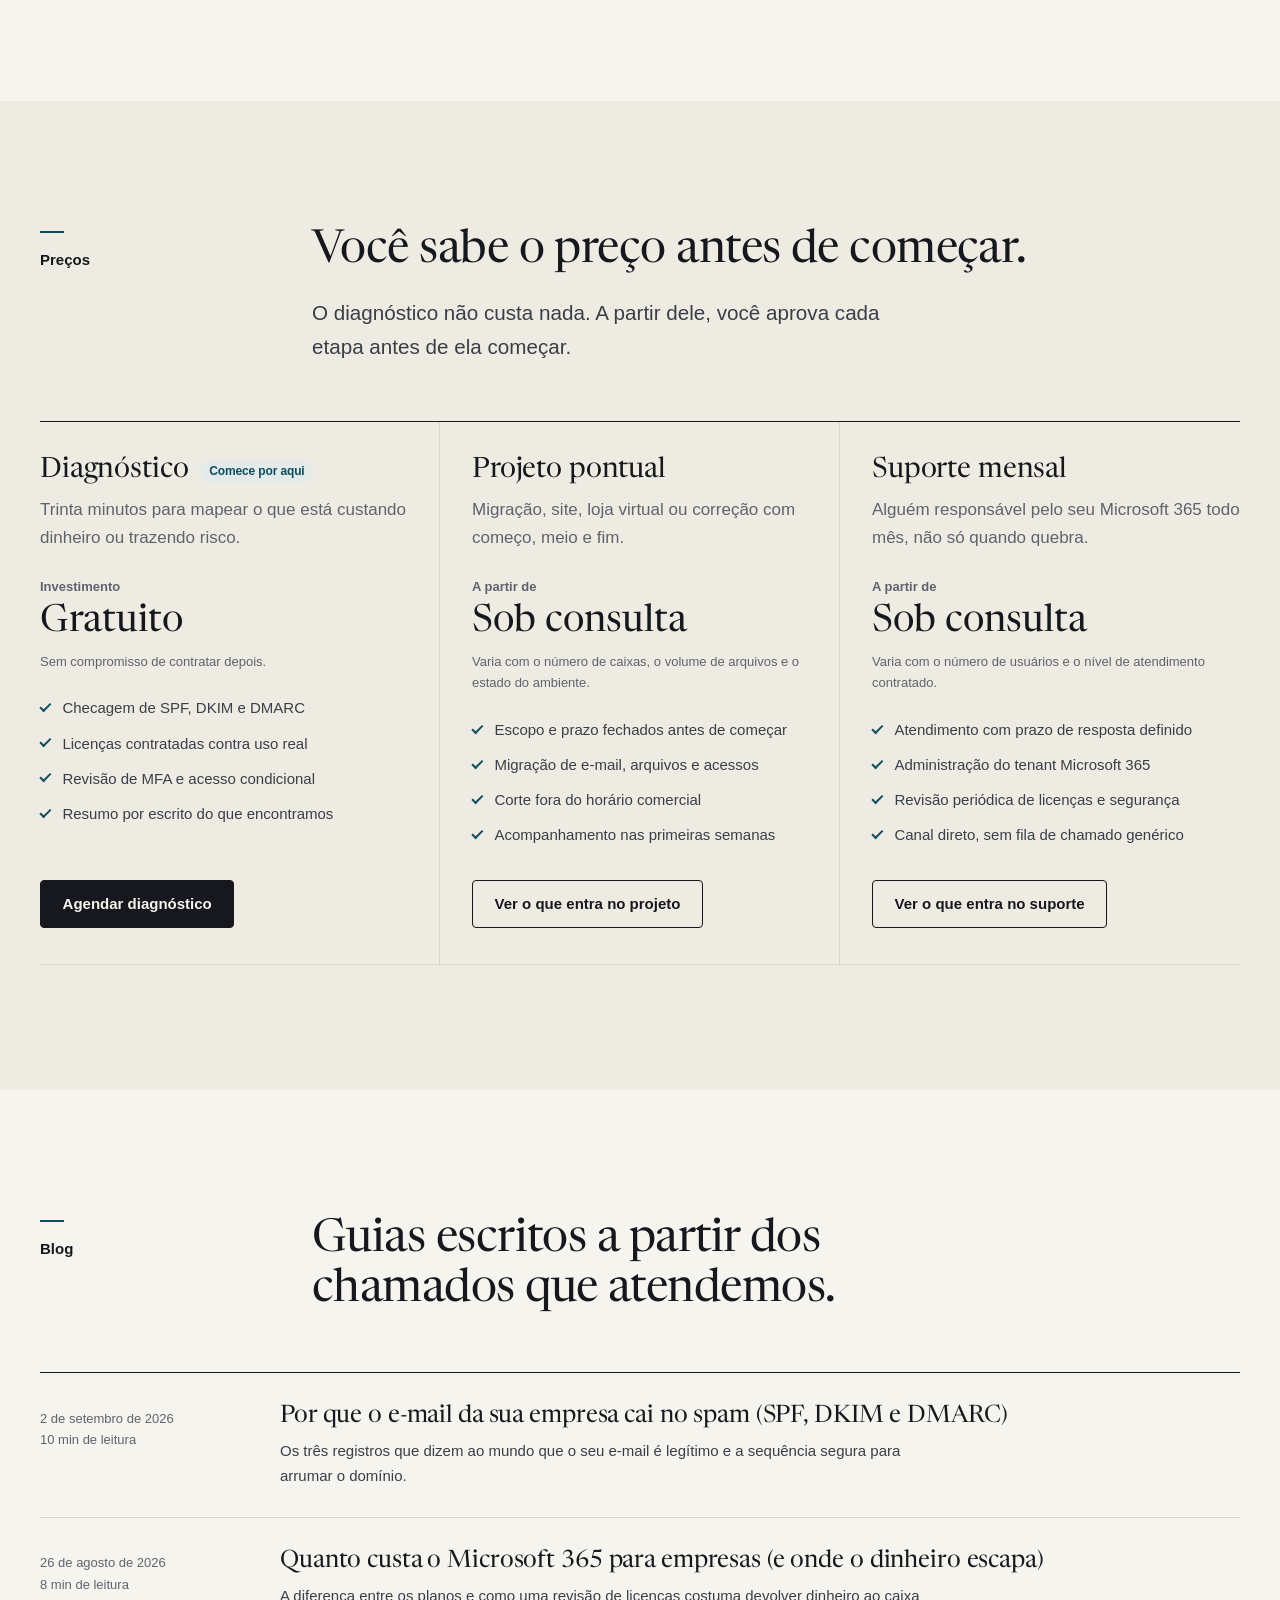
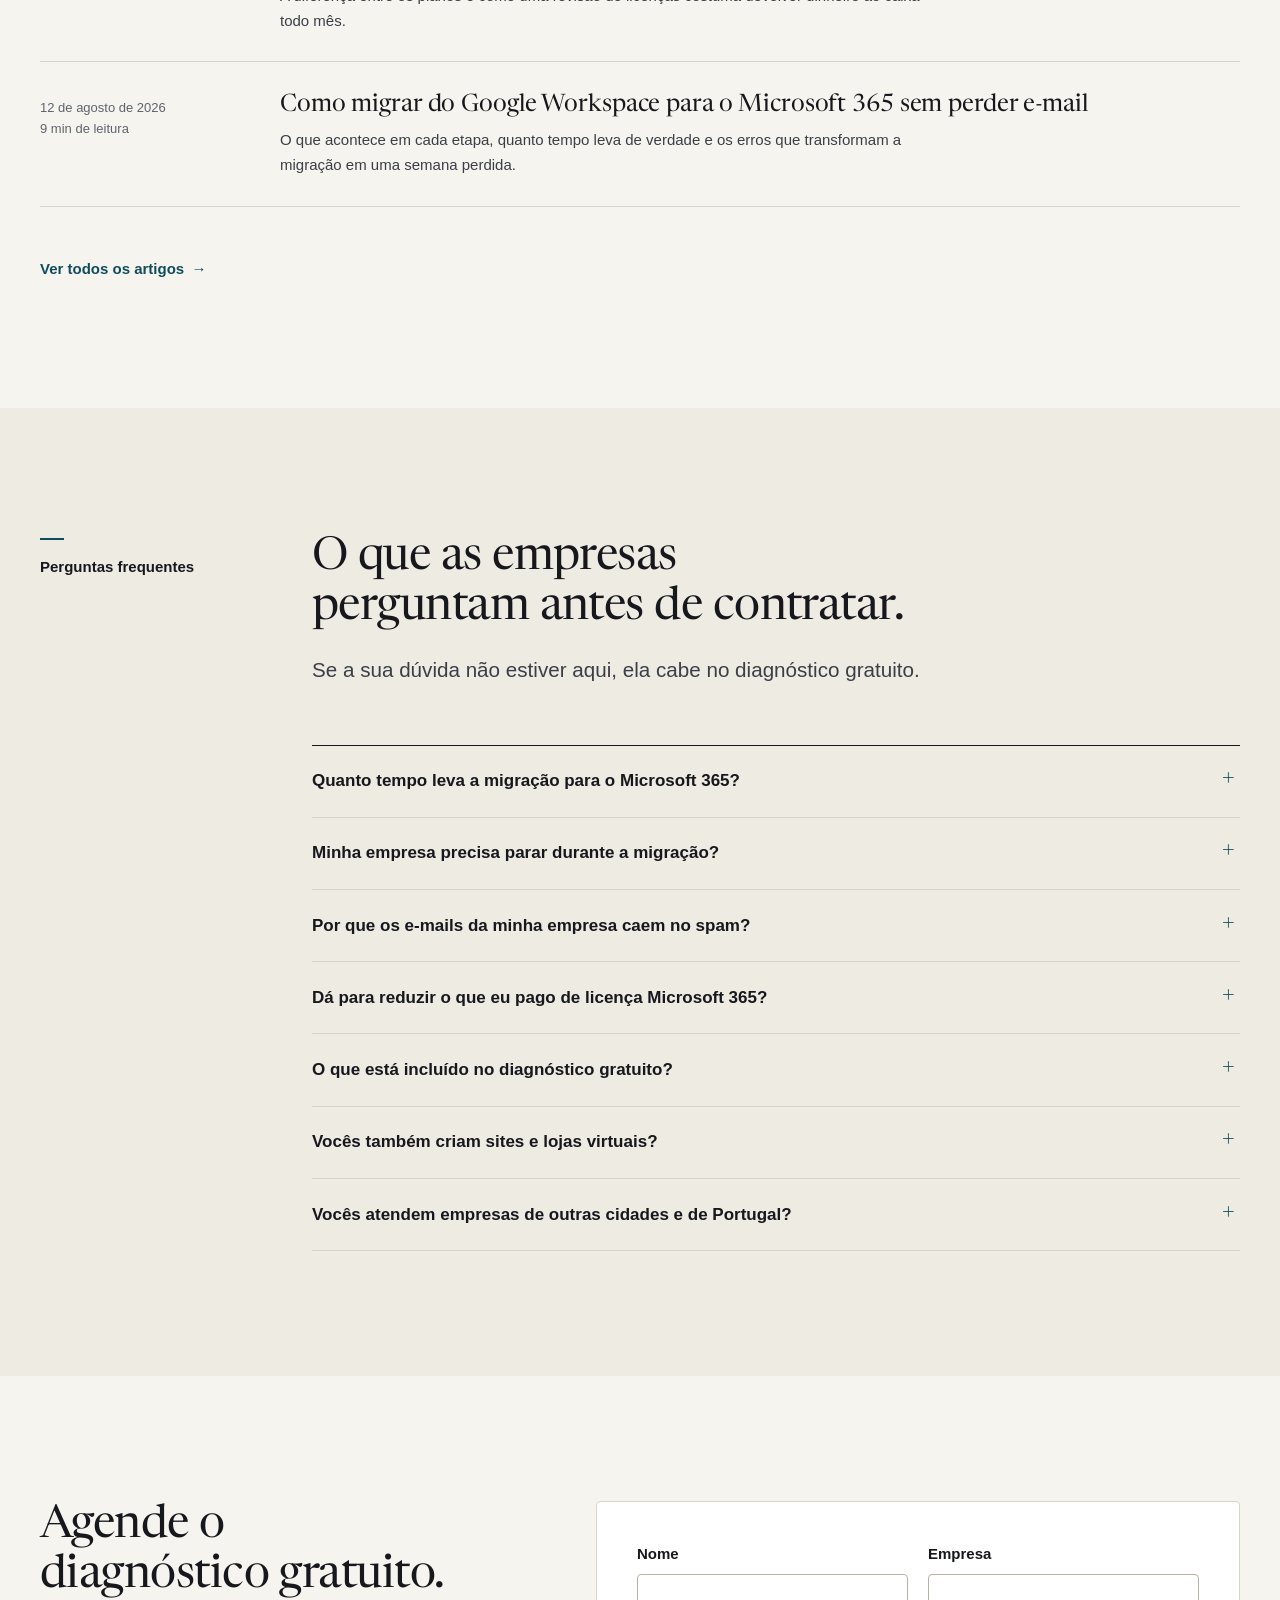
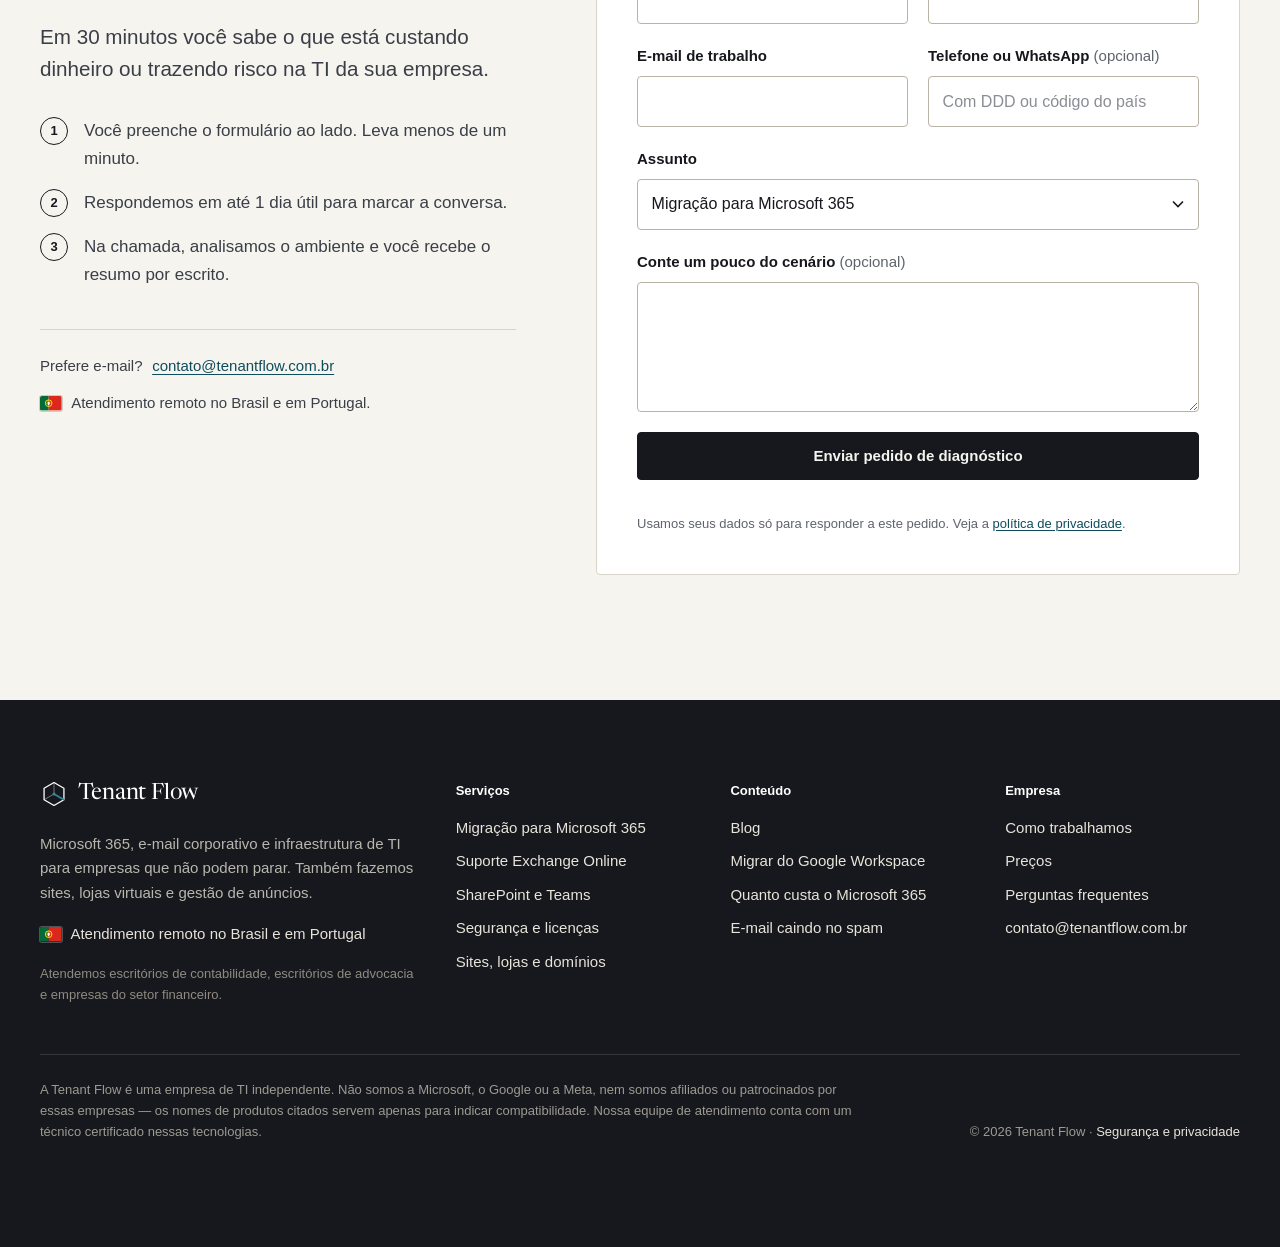
==== commit 06400f99: "Reaplica link "Area do cliente" revertido por engano no commit anterior" ====
--- a/index.html
+++ b/index.html
@@ -69,6 +69,8 @@
       </ul>
     </nav>
 
+    <a class="nav__client" href="/suporte/">Área do cliente</a>
+
     <div class="site-header__cta">
       <a class="button" href="/#contato">Agendar diagnóstico</a>
     </div>
@@ -90,6 +92,7 @@
       <a href="/#precos">Preços</a>
       <a href="/blog/">Blog</a>
       <a href="/#faq">Perguntas frequentes</a>
+      <a class="mobile-menu__client" href="/suporte/">Área do cliente</a>
       <a class="button button--block" href="/#contato">Agendar diagnóstico</a>
     </div>
   </nav>
